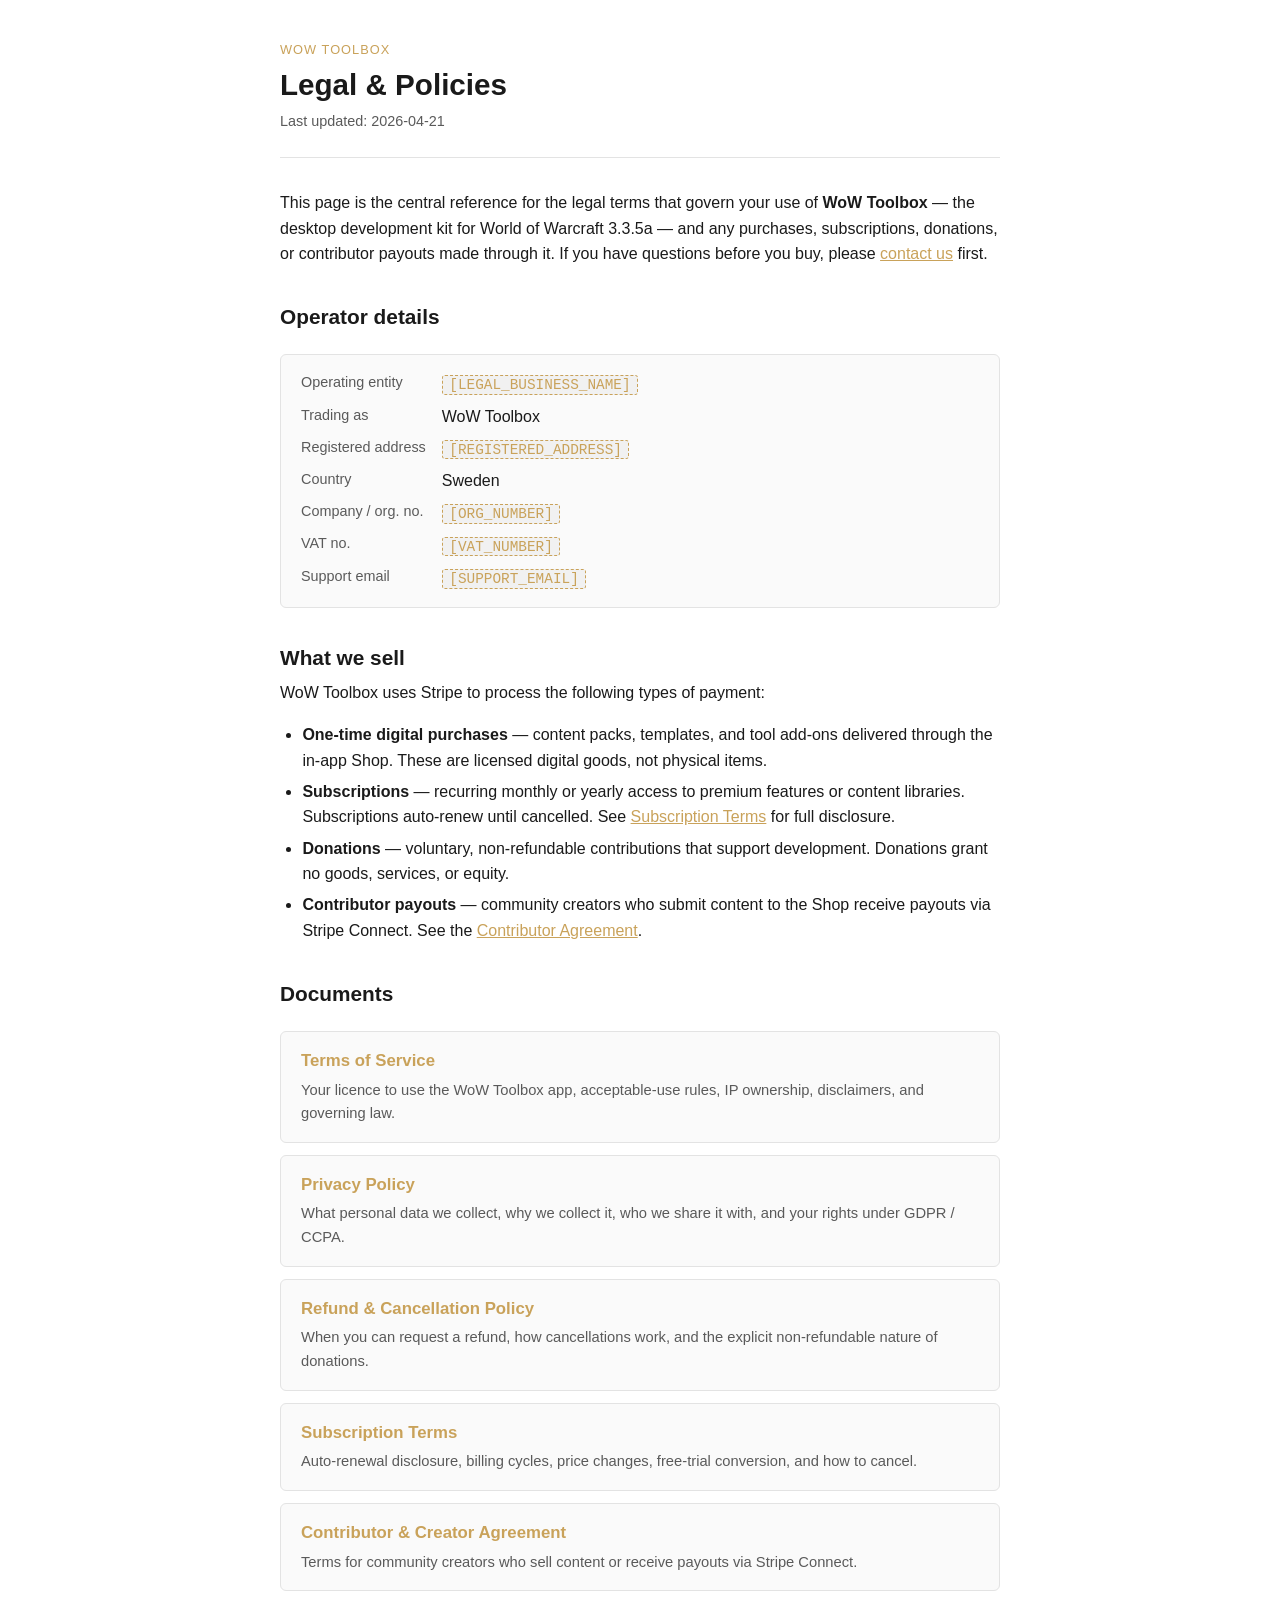
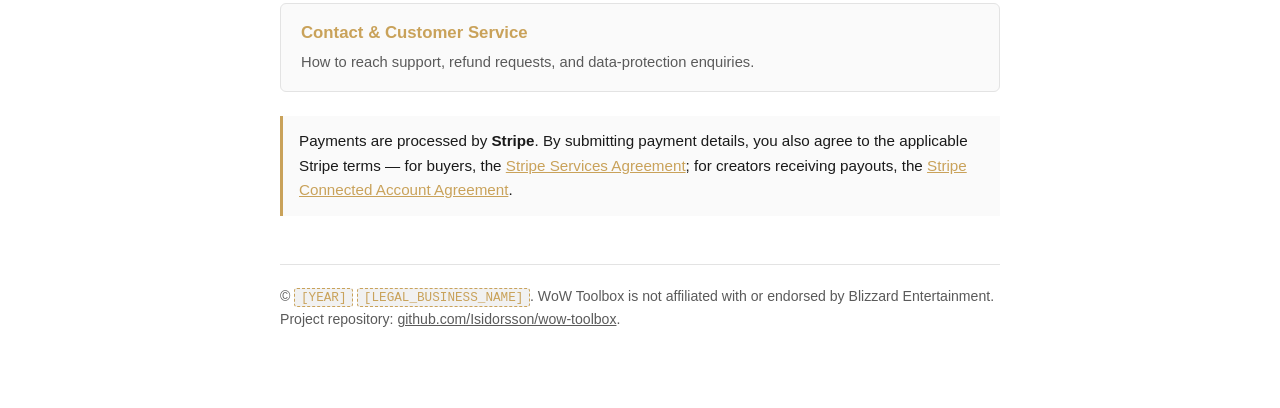
==== index.html @ 314e4a2f "TOS stuff" ====
<!DOCTYPE html>
<html lang="en">
<head>
  <meta charset="utf-8">
  <meta name="viewport" content="width=device-width, initial-scale=1">
  <title>Legal &amp; Policies — WoW Toolbox</title>
  <meta name="description" content="Terms, Privacy, Refunds, and Contributor agreements for WoW Toolbox.">
  <link rel="stylesheet" href="styles.css">
</head>
<body>
  <main>
    <header class="site">
      <p class="eyebrow">WoW Toolbox</p>
      <h1>Legal &amp; Policies</h1>
      <p class="updated">Last updated: 2026-04-21</p>
    </header>

    <p>
      This page is the central reference for the legal terms that govern your use of
      <strong>WoW Toolbox</strong> — the desktop development kit for World of Warcraft 3.3.5a — and
      any purchases, subscriptions, donations, or contributor payouts made through it. If you have
      questions before you buy, please <a href="contact.html">contact us</a> first.
    </p>

    <h2>Operator details</h2>
    <div class="identity">
      <dl>
        <dt>Operating entity</dt><dd><span class="placeholder">[LEGAL_BUSINESS_NAME]</span></dd>
        <dt>Trading as</dt><dd>WoW Toolbox</dd>
        <dt>Registered address</dt><dd><span class="placeholder">[REGISTERED_ADDRESS]</span></dd>
        <dt>Country</dt><dd>Sweden</dd>
        <dt>Company / org. no.</dt><dd><span class="placeholder">[ORG_NUMBER]</span></dd>
        <dt>VAT no.</dt><dd><span class="placeholder">[VAT_NUMBER]</span></dd>
        <dt>Support email</dt><dd><span class="placeholder">[SUPPORT_EMAIL]</span></dd>
      </dl>
    </div>

    <h2>What we sell</h2>
    <p>WoW Toolbox uses Stripe to process the following types of payment:</p>
    <ul>
      <li>
        <strong>One-time digital purchases</strong> — content packs, templates, and tool add-ons
        delivered through the in-app Shop. These are licensed digital goods, not physical items.
      </li>
      <li>
        <strong>Subscriptions</strong> — recurring monthly or yearly access to premium features or
        content libraries. Subscriptions auto-renew until cancelled. See
        <a href="subscriptions.html">Subscription Terms</a> for full disclosure.
      </li>
      <li>
        <strong>Donations</strong> — voluntary, non-refundable contributions that support
        development. Donations grant no goods, services, or equity.
      </li>
      <li>
        <strong>Contributor payouts</strong> — community creators who submit content to the Shop
        receive payouts via Stripe Connect. See the
        <a href="creators.html">Contributor Agreement</a>.
      </li>
    </ul>

    <h2>Documents</h2>
    <ul class="doc-list">
      <li>
        <a href="terms.html">Terms of Service</a>
        <span class="summary">Your licence to use the WoW Toolbox app, acceptable-use rules, IP ownership, disclaimers, and governing law.</span>
      </li>
      <li>
        <a href="privacy.html">Privacy Policy</a>
        <span class="summary">What personal data we collect, why we collect it, who we share it with, and your rights under GDPR / CCPA.</span>
      </li>
      <li>
        <a href="refunds.html">Refund &amp; Cancellation Policy</a>
        <span class="summary">When you can request a refund, how cancellations work, and the explicit non-refundable nature of donations.</span>
      </li>
      <li>
        <a href="subscriptions.html">Subscription Terms</a>
        <span class="summary">Auto-renewal disclosure, billing cycles, price changes, free-trial conversion, and how to cancel.</span>
      </li>
      <li>
        <a href="creators.html">Contributor &amp; Creator Agreement</a>
        <span class="summary">Terms for community creators who sell content or receive payouts via Stripe Connect.</span>
      </li>
      <li>
        <a href="contact.html">Contact &amp; Customer Service</a>
        <span class="summary">How to reach support, refund requests, and data-protection enquiries.</span>
      </li>
    </ul>

    <div class="notice">
      Payments are processed by <strong>Stripe</strong>. By submitting payment details, you also
      agree to the applicable Stripe terms — for buyers, the
      <a href="https://stripe.com/legal/end-users" rel="noopener">Stripe Services Agreement</a>;
      for creators receiving payouts, the
      <a href="https://stripe.com/connect-account/legal" rel="noopener">Stripe Connected Account Agreement</a>.
    </div>

    <footer class="site">
      <p>
        © <span class="placeholder">[YEAR]</span> <span class="placeholder">[LEGAL_BUSINESS_NAME]</span>.
        WoW Toolbox is not affiliated with or endorsed by Blizzard Entertainment.
        Project repository: <a href="https://github.com/Isidorsson/wow-toolbox">github.com/Isidorsson/wow-toolbox</a>.
      </p>
    </footer>
  </main>
</body>
</html>
---- styles.css ----
:root {
  color-scheme: light dark;
  --bg: #ffffff;
  --fg: #1a1a1a;
  --muted: #5a5a5a;
  --rule: #e3e3e3;
  --accent: #c9a25a;
  --card-bg: #fafafa;
  --code-bg: #f1f1f1;
}

@media (prefers-color-scheme: dark) {
  :root {
    --bg: #14171c;
    --fg: #e8e8e8;
    --muted: #9aa0a6;
    --rule: #2a2f37;
    --accent: #d4af6a;
    --card-bg: #1b1f26;
    --code-bg: #20252d;
  }
}

* { box-sizing: border-box; }

html { -webkit-text-size-adjust: 100%; }

body {
  margin: 0;
  background: var(--bg);
  color: var(--fg);
  font-family: -apple-system, BlinkMacSystemFont, "Segoe UI", Roboto, "Helvetica Neue", Arial, sans-serif;
  font-size: 16px;
  line-height: 1.6;
  -webkit-font-smoothing: antialiased;
}

main {
  max-width: 760px;
  margin: 0 auto;
  padding: 2.5rem 1.25rem 4rem;
}

header.site {
  border-bottom: 1px solid var(--rule);
  padding-bottom: 1.5rem;
  margin-bottom: 2rem;
}

header.site .eyebrow {
  font-size: 0.8rem;
  letter-spacing: 0.08em;
  text-transform: uppercase;
  color: var(--accent);
  margin: 0 0 0.4rem;
}

header.site h1 {
  font-size: 1.85rem;
  margin: 0 0 0.4rem;
  line-height: 1.25;
}

header.site .updated {
  color: var(--muted);
  font-size: 0.9rem;
  margin: 0;
}

nav.back {
  margin-bottom: 1.5rem;
  font-size: 0.92rem;
}

nav.back a {
  color: var(--accent);
  text-decoration: none;
}

nav.back a:hover { text-decoration: underline; }

h2 {
  font-size: 1.3rem;
  margin: 2.25rem 0 0.6rem;
  line-height: 1.3;
}

h3 {
  font-size: 1.05rem;
  margin: 1.5rem 0 0.4rem;
  color: var(--fg);
}

p, ul, ol { margin: 0 0 1rem; }

ul, ol { padding-left: 1.4rem; }

li { margin-bottom: 0.35rem; }

a { color: var(--accent); }

strong { color: var(--fg); }

code {
  background: var(--code-bg);
  padding: 0.1em 0.4em;
  border-radius: 3px;
  font-family: ui-monospace, SFMono-Regular, Menlo, Consolas, monospace;
  font-size: 0.92em;
}

.placeholder {
  background: var(--code-bg);
  border: 1px dashed var(--accent);
  padding: 0.05em 0.45em;
  border-radius: 3px;
  font-family: ui-monospace, SFMono-Regular, Menlo, Consolas, monospace;
  font-size: 0.9em;
  color: var(--accent);
}

.identity {
  background: var(--card-bg);
  border: 1px solid var(--rule);
  border-radius: 6px;
  padding: 1rem 1.25rem;
  margin: 1.5rem 0 2rem;
}

.identity dl {
  margin: 0;
  display: grid;
  grid-template-columns: max-content 1fr;
  gap: 0.4rem 1rem;
}

.identity dt {
  color: var(--muted);
  font-size: 0.9rem;
}

.identity dd { margin: 0; }

.doc-list {
  list-style: none;
  padding: 0;
  margin: 1.5rem 0;
}

.doc-list li {
  border: 1px solid var(--rule);
  border-radius: 6px;
  padding: 1rem 1.25rem;
  margin-bottom: 0.75rem;
  background: var(--card-bg);
}

.doc-list a {
  font-weight: 600;
  text-decoration: none;
  font-size: 1.05rem;
}

.doc-list a:hover { text-decoration: underline; }

.doc-list .summary {
  display: block;
  color: var(--muted);
  font-size: 0.92rem;
  margin-top: 0.25rem;
}

.notice {
  border-left: 3px solid var(--accent);
  background: var(--card-bg);
  padding: 0.85rem 1rem;
  margin: 1.5rem 0;
  font-size: 0.95rem;
}

footer.site {
  border-top: 1px solid var(--rule);
  margin-top: 3rem;
  padding-top: 1.25rem;
  color: var(--muted);
  font-size: 0.88rem;
}

footer.site a { color: var(--muted); }
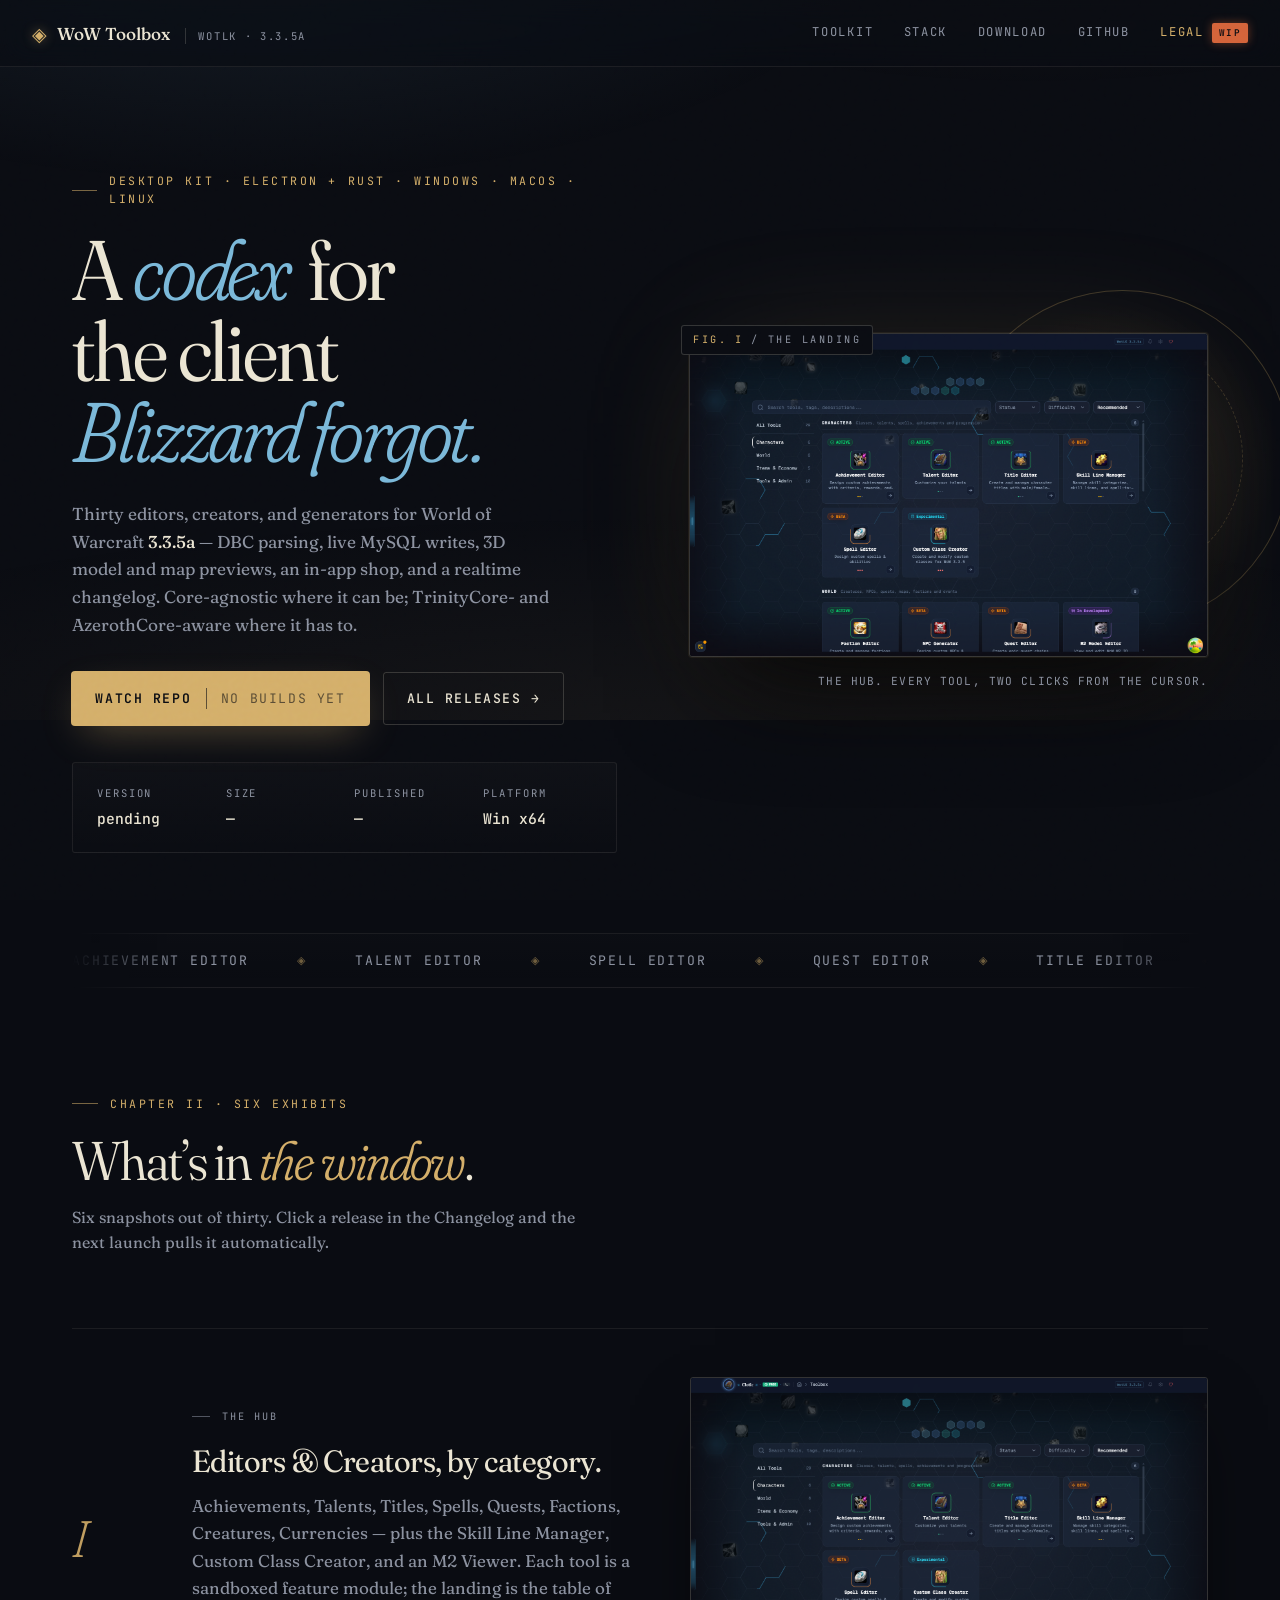
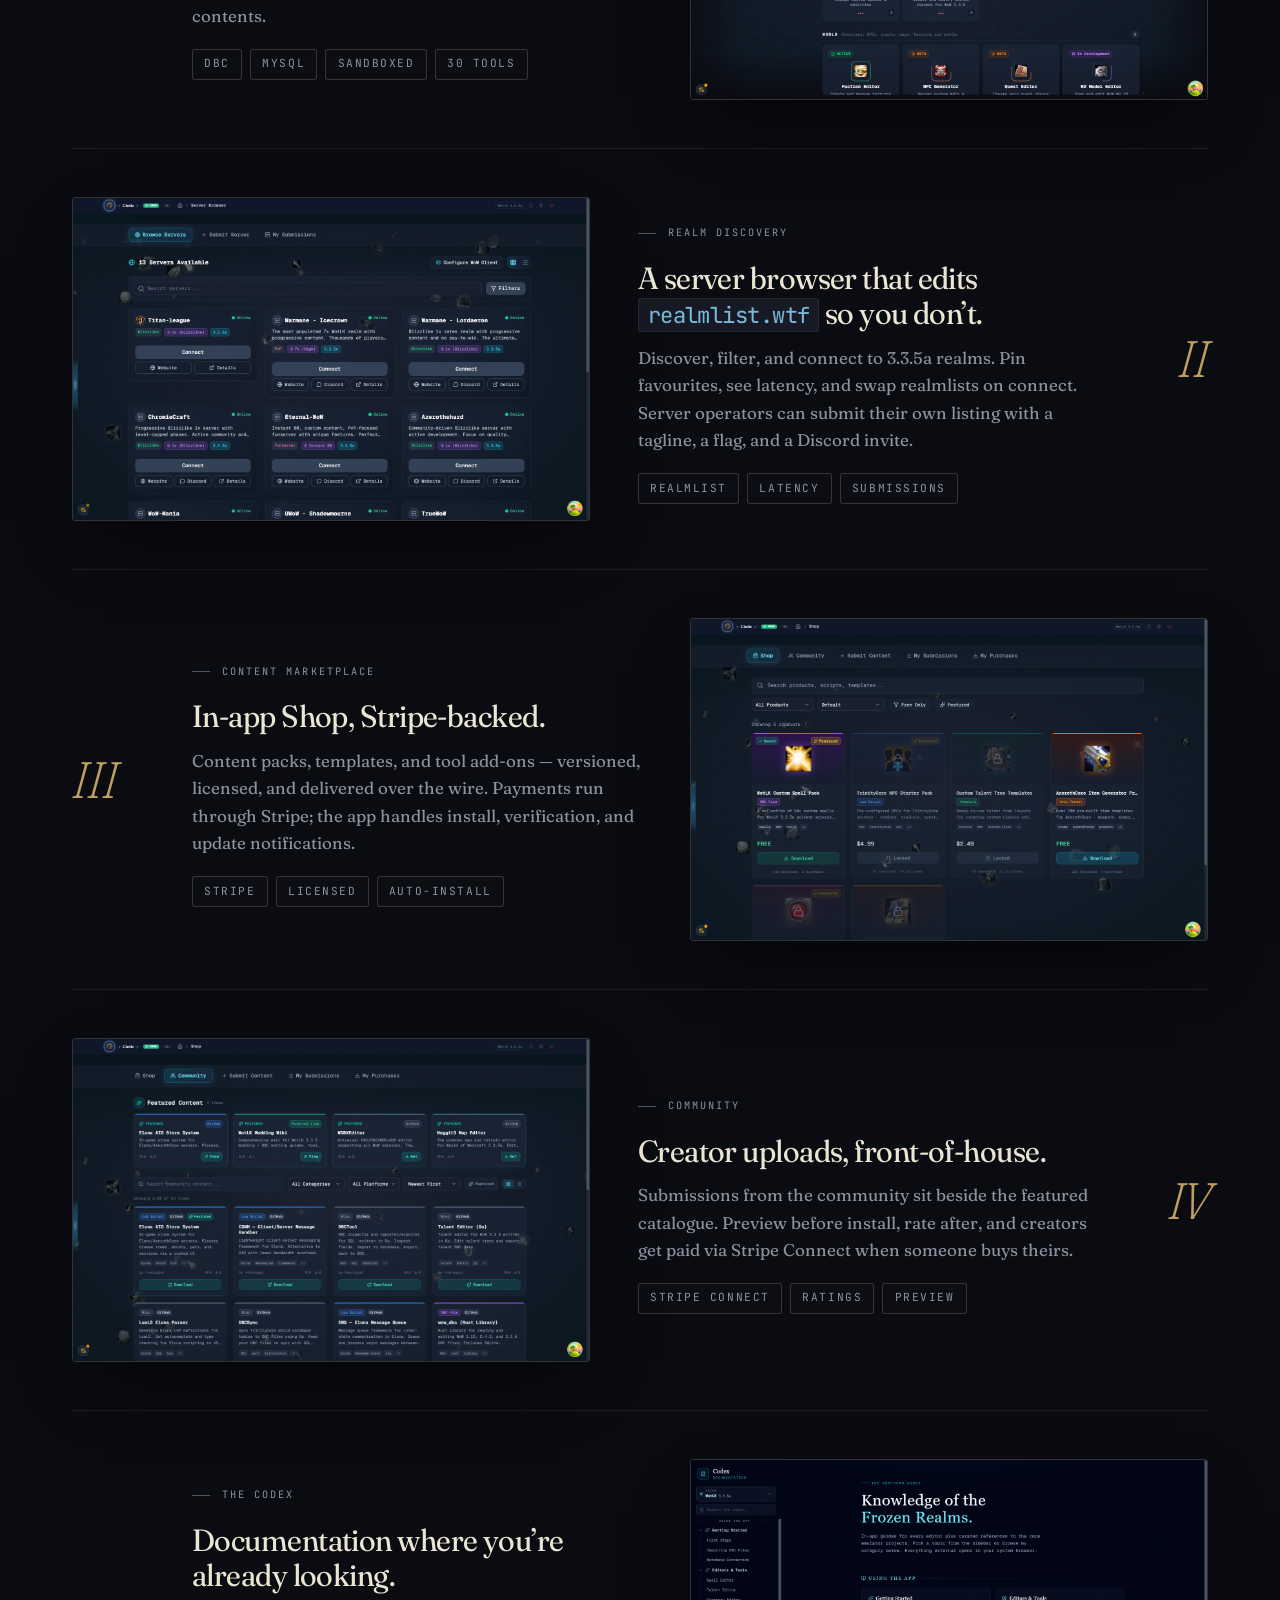
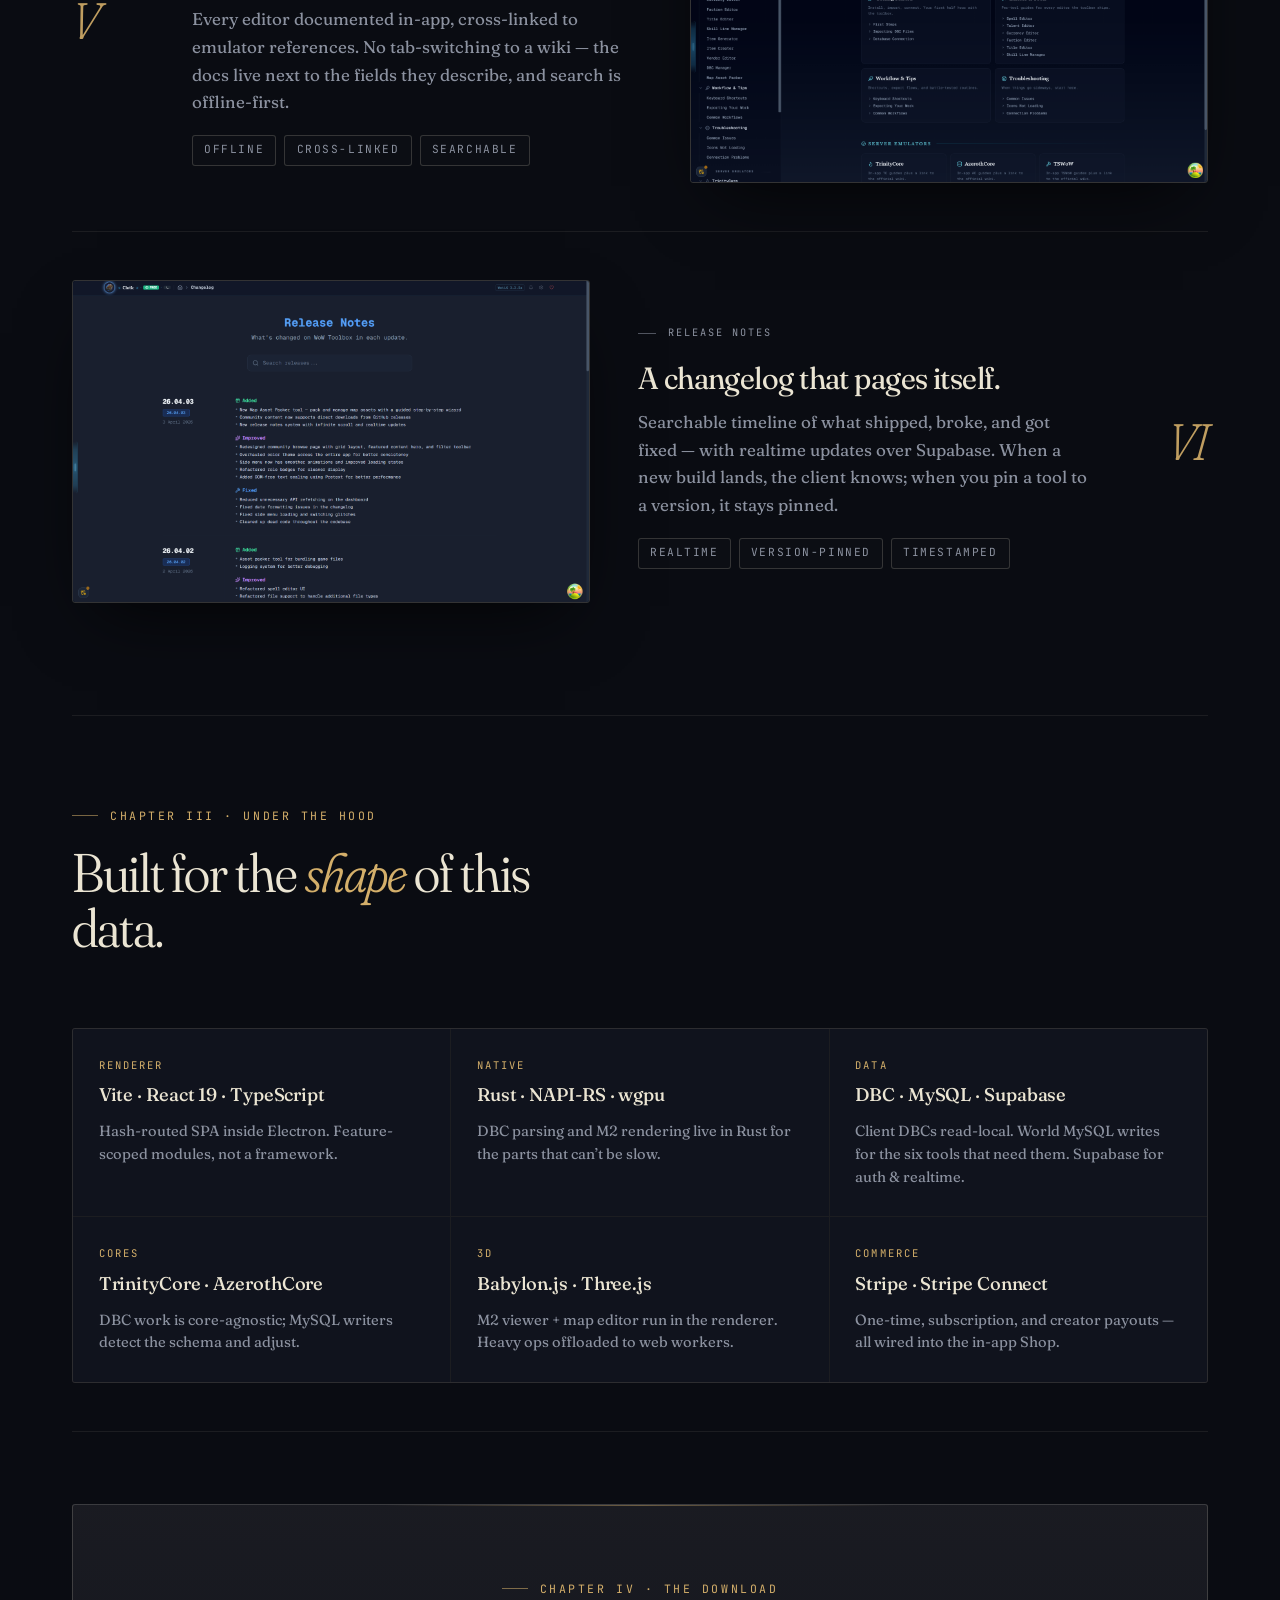
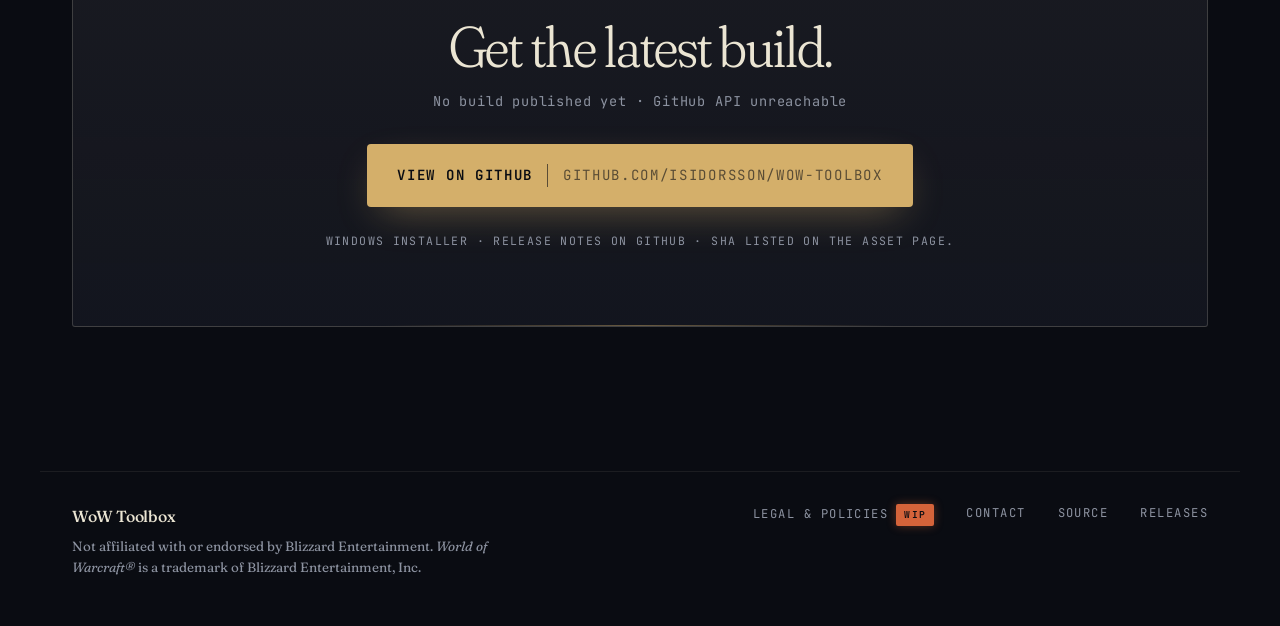
==== commit 7c9c9edc: "update page" ====
--- a/index.html
+++ b/index.html
@@ -3,104 +3,248 @@
 <head>
   <meta charset="utf-8">
   <meta name="viewport" content="width=device-width, initial-scale=1">
-  <title>Legal &amp; Policies — WoW Toolbox</title>
-  <meta name="description" content="Terms, Privacy, Refunds, and Contributor agreements for WoW Toolbox.">
-  <link rel="stylesheet" href="styles.css">
+  <title>WoW Toolbox — A desktop kit for 3.3.5a</title>
+  <meta name="description" content="WoW Toolbox is a desktop development kit for World of Warcraft 3.3.5a (WotLK). 30 editors, creators, and generators in one window. Works with TrinityCore and AzerothCore.">
+  <meta name="theme-color" content="#0a0c12">
+
+  <meta property="og:title" content="WoW Toolbox — A desktop kit for 3.3.5a">
+  <meta property="og:description" content="30 editors, creators, and generators for WotLK 3.3.5a. TrinityCore + AzerothCore ready.">
+  <meta property="og:image" content="images/toolbox-landing.png">
+  <meta property="og:type" content="website">
+
+  <link rel="icon" href="data:image/svg+xml,%3Csvg xmlns='http://www.w3.org/2000/svg' viewBox='0 0 100 100'%3E%3Ctext x='50' y='72' font-size='80' text-anchor='middle' fill='%23d4af6a'%3E%E2%97%88%3C/text%3E%3C/svg%3E">
+
+  <link rel="preconnect" href="https://fonts.googleapis.com">
+  <link rel="preconnect" href="https://fonts.gstatic.com" crossorigin>
+  <link rel="stylesheet" href="https://fonts.googleapis.com/css2?family=Fraunces:ital,opsz,wght,SOFT@0,9..144,300..900,0..100;1,9..144,300..900,0..100&family=JetBrains+Mono:wght@400;500;600&display=swap">
+  <link rel="stylesheet" href="welcome.css">
 </head>
 <body>
+  <div class="grain" aria-hidden="true"></div>
+  <div class="aurora" aria-hidden="true"></div>
+
+  <header class="site">
+    <a class="brand" href="./">
+      <span class="brand__mark" aria-hidden="true">◈</span>
+      <span class="brand__word">WoW Toolbox</span>
+      <span class="brand__tag">WotLK · 3.3.5a</span>
+    </a>
+    <nav class="site__nav" aria-label="Primary">
+      <a href="#toolkit">Toolkit</a>
+      <a href="#stack">Stack</a>
+      <a href="#download">Download</a>
+      <a href="https://github.com/Isidorsson/wow-toolbox" rel="noopener">GitHub</a>
+      <a href="legal.html" class="wip" title="Legal documents — still a work in progress">Legal <span class="wip__pill">WIP</span></a>
+    </nav>
+  </header>
+
   <main>
-    <header class="site">
-      <p class="eyebrow">WoW Toolbox</p>
-      <h1>Legal &amp; Policies</h1>
-      <p class="updated">Last updated: 2026-04-21</p>
-    </header>
-
-    <p>
-      This page is the central reference for the legal terms that govern your use of
-      <strong>WoW Toolbox</strong> — the desktop development kit for World of Warcraft 3.3.5a — and
-      any purchases, subscriptions, donations, or contributor payouts made through it. If you have
-      questions before you buy, please <a href="contact.html">contact us</a> first.
-    </p>
-
-    <h2>Operator details</h2>
-    <div class="identity">
-      <dl>
-        <dt>Operating entity</dt><dd><span class="placeholder">[LEGAL_BUSINESS_NAME]</span></dd>
-        <dt>Trading as</dt><dd>WoW Toolbox</dd>
-        <dt>Registered address</dt><dd><span class="placeholder">[REGISTERED_ADDRESS]</span></dd>
-        <dt>Country</dt><dd>Sweden</dd>
-        <dt>Company / org. no.</dt><dd><span class="placeholder">[ORG_NUMBER]</span></dd>
-        <dt>VAT no.</dt><dd><span class="placeholder">[VAT_NUMBER]</span></dd>
-        <dt>Support email</dt><dd><span class="placeholder">[SUPPORT_EMAIL]</span></dd>
-      </dl>
+    <section class="hero">
+      <div class="hero__text">
+        <p class="eyebrow">Desktop kit · Electron + Rust · Windows · macOS · Linux</p>
+        <h1 class="hero__title">
+          A <em>codex</em> for<br>
+          the client<br>
+          <em>Blizzard forgot.</em>
+        </h1>
+        <p class="hero__lede">
+          Thirty editors, creators, and generators for World of Warcraft
+          <strong>3.3.5a</strong> — DBC parsing, live MySQL writes, 3D model
+          and map previews, an in-app shop, and a realtime changelog.
+          Core-agnostic where it can be; TrinityCore- and AzerothCore-aware where it has to.
+        </p>
+        <div class="cta-row">
+          <a href="https://github.com/Isidorsson/wow-toolbox/releases" class="cta cta--primary" id="cta-download">
+            <span class="cta__label">Download</span>
+            <span class="cta__detail" id="cta-version">checking…</span>
+          </a>
+          <a href="https://github.com/Isidorsson/wow-toolbox/releases" class="cta cta--ghost">All releases →</a>
+        </div>
+        <dl class="hero__meta" id="release-meta" aria-label="Latest release metadata">
+          <div><dt>Version</dt><dd data-field="version">—</dd></div>
+          <div><dt>Size</dt><dd data-field="size">—</dd></div>
+          <div><dt>Published</dt><dd data-field="date">—</dd></div>
+          <div><dt>Platform</dt><dd data-field="platform">Win&nbsp;x64</dd></div>
+        </dl>
+      </div>
+
+      <figure class="hero__frame">
+        <div class="hero__sigil" aria-hidden="true"></div>
+        <div class="hero__label" aria-hidden="true">
+          <span>FIG.&nbsp;I</span>
+          <span>/&nbsp;The landing</span>
+        </div>
+        <img src="images/toolbox-landing.png" alt="WoW Toolbox landing screen: a grid of editors, creators, and generators." />
+        <figcaption>The hub. Every tool, two clicks from the cursor.</figcaption>
+      </figure>
+    </section>
+
+    <section class="marquee" aria-label="Included tools">
+      <div class="marquee__track">
+        <span>Achievement Editor</span><span>Talent Editor</span><span>Spell Editor</span><span>Quest Editor</span>
+        <span>Title Editor</span><span>Faction Editor</span><span>Creature Editor</span><span>Currency Editor</span>
+        <span>Icon Editor</span><span>SAI Editor</span><span>Taxi Path Editor</span><span>Map Editor</span>
+        <span>Dungeon Designer</span><span>World Event Designer</span><span>Custom Class Creator</span>
+        <span>Item Creator</span><span>Item Generator</span><span>NPC Generator</span><span>Loot Generator</span>
+        <span>Vendor Generator</span><span>Skill Line Manager</span><span>Teleport Manager</span>
+        <span>DBC Library</span><span>DBC Manager</span><span>SQL Query Builder</span><span>M2 Viewer</span>
+        <span>Map Asset Packer</span><span>Import / Export</span><span>AI Assistant</span><span>Shop</span>
+        <span aria-hidden="true">Achievement Editor</span><span aria-hidden="true">Talent Editor</span>
+        <span aria-hidden="true">Spell Editor</span><span aria-hidden="true">Quest Editor</span>
+        <span aria-hidden="true">Title Editor</span><span aria-hidden="true">Faction Editor</span>
+      </div>
+    </section>
+
+    <section class="toolkit" id="toolkit">
+      <header class="section-head">
+        <p class="eyebrow">Chapter&nbsp;II · Six exhibits</p>
+        <h2>What&rsquo;s in <em>the window</em>.</h2>
+        <p class="section-head__lede">
+          Six snapshots out of thirty. Click a release in the Changelog and the
+          next launch pulls it automatically.
+        </p>
+      </header>
+
+      <article class="tool">
+        <div class="tool__num" aria-hidden="true">I</div>
+        <div class="tool__body">
+          <p class="eyebrow eyebrow--small">The Hub</p>
+          <h3>Editors &amp; Creators, by category.</h3>
+          <p>Achievements, Talents, Titles, Spells, Quests, Factions, Creatures, Currencies — plus the Skill Line Manager, Custom Class Creator, and an M2 Viewer. Each tool is a sandboxed feature module; the landing is the table of contents.</p>
+          <ul class="tool__tags"><li>DBC</li><li>MySQL</li><li>Sandboxed</li><li>30 tools</li></ul>
+        </div>
+        <figure class="tool__shot"><img src="images/toolbox-landing.png" alt="Landing grid with all tool categories" loading="lazy" decoding="async"></figure>
+      </article>
+
+      <article class="tool tool--reverse">
+        <div class="tool__num" aria-hidden="true">II</div>
+        <div class="tool__body">
+          <p class="eyebrow eyebrow--small">Realm discovery</p>
+          <h3>A server browser that edits <code>realmlist.wtf</code> so you don&rsquo;t.</h3>
+          <p>Discover, filter, and connect to 3.3.5a realms. Pin favourites, see latency, and swap realmlists on connect. Server operators can submit their own listing with a tagline, a flag, and a Discord invite.</p>
+          <ul class="tool__tags"><li>Realmlist</li><li>Latency</li><li>Submissions</li></ul>
+        </div>
+        <figure class="tool__shot"><img src="images/server-browser.png" alt="Server browser listing private WotLK servers" loading="lazy" decoding="async"></figure>
+      </article>
+
+      <article class="tool">
+        <div class="tool__num" aria-hidden="true">III</div>
+        <div class="tool__body">
+          <p class="eyebrow eyebrow--small">Content marketplace</p>
+          <h3>In-app Shop, Stripe-backed.</h3>
+          <p>Content packs, templates, and tool add-ons — versioned, licensed, and delivered over the wire. Payments run through Stripe; the app handles install, verification, and update notifications.</p>
+          <ul class="tool__tags"><li>Stripe</li><li>Licensed</li><li>Auto-install</li></ul>
+        </div>
+        <figure class="tool__shot"><img src="images/shop.png" alt="In-app Shop screen" loading="lazy" decoding="async"></figure>
+      </article>
+
+      <article class="tool tool--reverse">
+        <div class="tool__num" aria-hidden="true">IV</div>
+        <div class="tool__body">
+          <p class="eyebrow eyebrow--small">Community</p>
+          <h3>Creator uploads, front-of-house.</h3>
+          <p>Submissions from the community sit beside the featured catalogue. Preview before install, rate after, and creators get paid via Stripe Connect when someone buys theirs.</p>
+          <ul class="tool__tags"><li>Stripe Connect</li><li>Ratings</li><li>Preview</li></ul>
+        </div>
+        <figure class="tool__shot"><img src="images/shop-community.png" alt="Community-submitted content section" loading="lazy" decoding="async"></figure>
+      </article>
+
+      <article class="tool">
+        <div class="tool__num" aria-hidden="true">V</div>
+        <div class="tool__body">
+          <p class="eyebrow eyebrow--small">The Codex</p>
+          <h3>Documentation where you&rsquo;re already looking.</h3>
+          <p>Every editor documented in-app, cross-linked to emulator references. No tab-switching to a wiki — the docs live next to the fields they describe, and search is offline-first.</p>
+          <ul class="tool__tags"><li>Offline</li><li>Cross-linked</li><li>Searchable</li></ul>
+        </div>
+        <figure class="tool__shot"><img src="images/docs.png" alt="Codex documentation screen" loading="lazy" decoding="async"></figure>
+      </article>
+
+      <article class="tool tool--reverse">
+        <div class="tool__num" aria-hidden="true">VI</div>
+        <div class="tool__body">
+          <p class="eyebrow eyebrow--small">Release notes</p>
+          <h3>A changelog that pages itself.</h3>
+          <p>Searchable timeline of what shipped, broke, and got fixed — with realtime updates over Supabase. When a new build lands, the client knows; when you pin a tool to a version, it stays pinned.</p>
+          <ul class="tool__tags"><li>Realtime</li><li>Version-pinned</li><li>Timestamped</li></ul>
+        </div>
+        <figure class="tool__shot"><img src="images/changelog.png" alt="Changelog timeline" loading="lazy" decoding="async"></figure>
+      </article>
+    </section>
+
+    <section class="stack" id="stack">
+      <header class="section-head">
+        <p class="eyebrow">Chapter&nbsp;III · Under the hood</p>
+        <h2>Built for the <em>shape</em> of this data.</h2>
+      </header>
+      <ul class="stack__grid">
+        <li>
+          <p class="stack__k">Renderer</p>
+          <p class="stack__v">Vite · React 19 · TypeScript</p>
+          <p class="stack__n">Hash-routed SPA inside Electron. Feature-scoped modules, not a framework.</p>
+        </li>
+        <li>
+          <p class="stack__k">Native</p>
+          <p class="stack__v">Rust · NAPI-RS · wgpu</p>
+          <p class="stack__n">DBC parsing and M2 rendering live in Rust for the parts that can&rsquo;t be slow.</p>
+        </li>
+        <li>
+          <p class="stack__k">Data</p>
+          <p class="stack__v">DBC · MySQL · Supabase</p>
+          <p class="stack__n">Client DBCs read-local. World MySQL writes for the six tools that need them. Supabase for auth &amp; realtime.</p>
+        </li>
+        <li>
+          <p class="stack__k">Cores</p>
+          <p class="stack__v">TrinityCore · AzerothCore</p>
+          <p class="stack__n">DBC work is core-agnostic; MySQL writers detect the schema and adjust.</p>
+        </li>
+        <li>
+          <p class="stack__k">3D</p>
+          <p class="stack__v">Babylon.js · Three.js</p>
+          <p class="stack__n">M2 viewer + map editor run in the renderer. Heavy ops offloaded to web workers.</p>
+        </li>
+        <li>
+          <p class="stack__k">Commerce</p>
+          <p class="stack__v">Stripe · Stripe Connect</p>
+          <p class="stack__n">One-time, subscription, and creator payouts — all wired into the in-app Shop.</p>
+        </li>
+      </ul>
+    </section>
+
+    <section class="download" id="download">
+      <div class="download__card">
+        <p class="eyebrow">Chapter&nbsp;IV · The download</p>
+        <h2>Get the latest build.</h2>
+        <p class="download__tag" id="download-tag">Pulling release metadata from GitHub…</p>
+        <a class="cta cta--primary cta--large" id="cta-download-large" href="https://github.com/Isidorsson/wow-toolbox/releases">
+          <span class="cta__label" id="cta-label-large">View Releases</span>
+          <span class="cta__detail" id="cta-detail-large">github.com/Isidorsson/wow-toolbox</span>
+        </a>
+        <p class="download__fine">
+          Windows installer · release notes on GitHub · SHA listed on the asset page.
+        </p>
+      </div>
+    </section>
+  </main>
+
+  <footer class="site" role="contentinfo">
+    <div class="footer__col">
+      <p class="brand__word">WoW Toolbox</p>
+      <p class="footer__fine">
+        Not affiliated with or endorsed by Blizzard Entertainment. <em>World of Warcraft®</em> is a trademark of Blizzard Entertainment, Inc.
+      </p>
     </div>
-
-    <h2>What we sell</h2>
-    <p>WoW Toolbox uses Stripe to process the following types of payment:</p>
-    <ul>
-      <li>
-        <strong>One-time digital purchases</strong> — content packs, templates, and tool add-ons
-        delivered through the in-app Shop. These are licensed digital goods, not physical items.
-      </li>
-      <li>
-        <strong>Subscriptions</strong> — recurring monthly or yearly access to premium features or
-        content libraries. Subscriptions auto-renew until cancelled. See
-        <a href="subscriptions.html">Subscription Terms</a> for full disclosure.
-      </li>
-      <li>
-        <strong>Donations</strong> — voluntary, non-refundable contributions that support
-        development. Donations grant no goods, services, or equity.
-      </li>
-      <li>
-        <strong>Contributor payouts</strong> — community creators who submit content to the Shop
-        receive payouts via Stripe Connect. See the
-        <a href="creators.html">Contributor Agreement</a>.
-      </li>
-    </ul>
-
-    <h2>Documents</h2>
-    <ul class="doc-list">
-      <li>
-        <a href="terms.html">Terms of Service</a>
-        <span class="summary">Your licence to use the WoW Toolbox app, acceptable-use rules, IP ownership, disclaimers, and governing law.</span>
-      </li>
-      <li>
-        <a href="privacy.html">Privacy Policy</a>
-        <span class="summary">What personal data we collect, why we collect it, who we share it with, and your rights under GDPR / CCPA.</span>
-      </li>
-      <li>
-        <a href="refunds.html">Refund &amp; Cancellation Policy</a>
-        <span class="summary">When you can request a refund, how cancellations work, and the explicit non-refundable nature of donations.</span>
-      </li>
-      <li>
-        <a href="subscriptions.html">Subscription Terms</a>
-        <span class="summary">Auto-renewal disclosure, billing cycles, price changes, free-trial conversion, and how to cancel.</span>
-      </li>
-      <li>
-        <a href="creators.html">Contributor &amp; Creator Agreement</a>
-        <span class="summary">Terms for community creators who sell content or receive payouts via Stripe Connect.</span>
-      </li>
-      <li>
-        <a href="contact.html">Contact &amp; Customer Service</a>
-        <span class="summary">How to reach support, refund requests, and data-protection enquiries.</span>
-      </li>
-    </ul>
-
-    <div class="notice">
-      Payments are processed by <strong>Stripe</strong>. By submitting payment details, you also
-      agree to the applicable Stripe terms — for buyers, the
-      <a href="https://stripe.com/legal/end-users" rel="noopener">Stripe Services Agreement</a>;
-      for creators receiving payouts, the
-      <a href="https://stripe.com/connect-account/legal" rel="noopener">Stripe Connected Account Agreement</a>.
-    </div>
-
-    <footer class="site">
-      <p>
-        © <span class="placeholder">[YEAR]</span> <span class="placeholder">[LEGAL_BUSINESS_NAME]</span>.
-        WoW Toolbox is not affiliated with or endorsed by Blizzard Entertainment.
-        Project repository: <a href="https://github.com/Isidorsson/wow-toolbox">github.com/Isidorsson/wow-toolbox</a>.
-      </p>
-    </footer>
-  </main>
+    <nav class="footer__links" aria-label="Secondary">
+      <a href="legal.html">
+        <span>Legal &amp; Policies</span>
+        <span class="pill">WIP</span>
+      </a>
+      <a href="contact.html">Contact</a>
+      <a href="https://github.com/Isidorsson/wow-toolbox">Source</a>
+      <a href="https://github.com/Isidorsson/wow-toolbox/releases">Releases</a>
+    </nav>
+  </footer>
+
+  <script src="welcome.js" defer></script>
 </body>
 </html>
--- a/welcome.css
+++ b/welcome.css
@@ -0,0 +1,812 @@
+/* ─────────────────────────────────────────────────────────────────────
+   WoW Toolbox · welcome page
+   Aesthetic: arcane codex meets developer terminal
+   Stack: Fraunces (variable serif) + JetBrains Mono · dark obsidian + amber
+   ───────────────────────────────────────────────────────────────────── */
+
+:root {
+  --ink:        #0a0c12;
+  --obsidian:   #10131d;
+  --mist:       #171a25;
+  --fog:        #1f2330;
+
+  --rule:        rgba(235, 229, 211, 0.08);
+  --rule-strong: rgba(235, 229, 211, 0.18);
+
+  --bone:   #ebe5d3;
+  --ash:    #8c92a0;
+  --frost:  #7ab8d9;
+  --ember:  #d4af6a;
+  --ember-hi: #e6c481;
+  --ember-glow: rgba(212, 175, 106, 0.45);
+  --rune:   #d4633a;
+
+  --font-display: "Fraunces", "Iowan Old Style", "Palatino", "Times New Roman", serif;
+  --font-mono:    "JetBrains Mono", ui-monospace, SFMono-Regular, Consolas, monospace;
+
+  --radius: 3px;
+  --max-w:  1200px;
+
+  color-scheme: dark;
+}
+
+* { box-sizing: border-box; }
+html { -webkit-text-size-adjust: 100%; scroll-behavior: smooth; }
+
+body {
+  margin: 0;
+  background: var(--ink);
+  color: var(--bone);
+  font-family: var(--font-display);
+  font-size: 17px;
+  line-height: 1.6;
+  font-variation-settings: "opsz" 18, "SOFT" 50;
+  -webkit-font-smoothing: antialiased;
+  overflow-x: hidden;
+}
+
+::selection { background: var(--ember); color: var(--ink); }
+
+/* ── Atmosphere: fixed grain + aurora ─────────────────────────────── */
+
+.grain {
+  position: fixed; inset: 0;
+  pointer-events: none;
+  z-index: 100;
+  opacity: 0.055;
+  mix-blend-mode: overlay;
+  background-image: url("data:image/svg+xml,%3Csvg viewBox='0 0 200 200' xmlns='http://www.w3.org/2000/svg'%3E%3Cfilter id='n'%3E%3CfeTurbulence type='fractalNoise' baseFrequency='0.9' stitchTiles='stitch'/%3E%3C/filter%3E%3Crect width='100%25' height='100%25' filter='url(%23n)'/%3E%3C/svg%3E");
+}
+
+.aurora {
+  position: fixed;
+  top: -30%;
+  left: 50%;
+  transform: translateX(-50%);
+  width: 140vw;
+  height: 110vh;
+  pointer-events: none;
+  z-index: 0;
+  background:
+    radial-gradient(ellipse 60% 45% at 28% 18%, rgba(122, 184, 217, 0.11), transparent 62%),
+    radial-gradient(ellipse 55% 40% at 72% 10%, rgba(212, 175, 106, 0.09), transparent 65%),
+    radial-gradient(ellipse 80% 30% at 50% 100%, rgba(212, 175, 106, 0.05), transparent 70%);
+}
+
+/* ── Header ───────────────────────────────────────────────────────── */
+
+header.site {
+  position: sticky;
+  top: 0;
+  z-index: 50;
+  display: flex;
+  justify-content: space-between;
+  align-items: center;
+  gap: 1rem;
+  padding: 1.1rem 2rem;
+  backdrop-filter: saturate(140%) blur(14px);
+  -webkit-backdrop-filter: saturate(140%) blur(14px);
+  background: rgba(10, 12, 18, 0.68);
+  border-bottom: 1px solid var(--rule);
+}
+
+.brand {
+  display: inline-flex;
+  align-items: baseline;
+  gap: 0.65rem;
+  text-decoration: none;
+  color: var(--bone);
+  white-space: nowrap;
+}
+.brand__mark {
+  color: var(--ember);
+  font-size: 1.2rem;
+  transform: translateY(1px);
+  text-shadow: 0 0 12px var(--ember-glow);
+}
+.brand__word {
+  font-family: var(--font-display);
+  font-weight: 500;
+  font-size: 1.08rem;
+  letter-spacing: -0.005em;
+  font-variation-settings: "opsz" 24, "SOFT" 20;
+}
+.brand__tag {
+  font-family: var(--font-mono);
+  font-size: 0.66rem;
+  letter-spacing: 0.16em;
+  text-transform: uppercase;
+  color: var(--ash);
+  padding-left: 0.75rem;
+  margin-left: 0.35rem;
+  border-left: 1px solid var(--rule-strong);
+}
+
+.site__nav {
+  display: flex;
+  gap: 1.9rem;
+  align-items: center;
+  font-family: var(--font-mono);
+  font-size: 0.76rem;
+  text-transform: uppercase;
+  letter-spacing: 0.14em;
+}
+.site__nav a {
+  color: var(--ash);
+  text-decoration: none;
+  transition: color 0.2s ease;
+}
+.site__nav a:hover,
+.site__nav a:focus-visible { color: var(--bone); outline: none; }
+
+.site__nav a.wip {
+  color: var(--ember);
+  display: inline-flex;
+  align-items: center;
+  gap: 0.5rem;
+}
+.wip__pill {
+  font-size: 0.58rem;
+  background: var(--rune);
+  color: var(--ink);
+  padding: 0.15rem 0.45rem;
+  border-radius: 2px;
+  letter-spacing: 0.14em;
+  font-weight: 600;
+  box-shadow: 0 0 10px rgba(212, 99, 58, 0.45);
+  animation: pulse 2.4s ease-in-out infinite;
+}
+@keyframes pulse {
+  0%, 100% { opacity: 1; }
+  50%      { opacity: 0.55; }
+}
+
+/* ── Layout ───────────────────────────────────────────────────────── */
+
+main {
+  position: relative;
+  z-index: 1;
+  max-width: var(--max-w);
+  margin: 0 auto;
+  padding: 0 2rem 5rem;
+}
+
+/* ── Eyebrow (section labels) ─────────────────────────────────────── */
+
+.eyebrow {
+  font-family: var(--font-mono);
+  font-size: 0.72rem;
+  letter-spacing: 0.22em;
+  text-transform: uppercase;
+  color: var(--ember);
+  margin: 0 0 1.25rem;
+  display: inline-flex;
+  align-items: center;
+  gap: 0.75rem;
+}
+.eyebrow::before {
+  content: "";
+  width: 26px;
+  height: 1px;
+  background: currentColor;
+  opacity: 0.55;
+}
+.eyebrow--small {
+  font-size: 0.64rem;
+  letter-spacing: 0.2em;
+  color: var(--frost);
+  margin-bottom: 0.85rem;
+}
+.eyebrow--small::before { width: 18px; }
+
+/* ── Hero ─────────────────────────────────────────────────────────── */
+
+.hero {
+  display: grid;
+  grid-template-columns: 1.05fr 1fr;
+  gap: 4.5rem;
+  align-items: center;
+  padding: 6.5rem 0 5rem;
+  position: relative;
+}
+
+.hero__text > * {
+  opacity: 0;
+  transform: translateY(14px);
+  animation: reveal 0.85s cubic-bezier(0.2, 0.75, 0.1, 1) forwards;
+}
+.hero__text > *:nth-child(1) { animation-delay: 0.05s; }
+.hero__text > *:nth-child(2) { animation-delay: 0.14s; }
+.hero__text > *:nth-child(3) { animation-delay: 0.26s; }
+.hero__text > *:nth-child(4) { animation-delay: 0.38s; }
+.hero__text > *:nth-child(5) { animation-delay: 0.50s; }
+
+@keyframes reveal {
+  to { opacity: 1; transform: translateY(0); }
+}
+
+.hero__title {
+  font-size: clamp(2.9rem, 6.6vw, 5.4rem);
+  line-height: 0.96;
+  font-weight: 360;
+  letter-spacing: -0.025em;
+  margin: 0 0 1.75rem;
+  font-variation-settings: "opsz" 144, "SOFT" 40;
+  color: var(--bone);
+}
+.hero__title em {
+  font-style: italic;
+  font-weight: 300;
+  font-variation-settings: "opsz" 144, "SOFT" 100, "WONK" 1;
+  color: var(--frost);
+  padding-right: 0.08em;
+}
+
+.hero__lede {
+  font-size: 1.08rem;
+  max-width: 44ch;
+  color: var(--ash);
+  margin: 0 0 2.1rem;
+  line-height: 1.6;
+}
+.hero__lede strong {
+  color: var(--bone);
+  font-weight: 500;
+}
+
+.cta-row {
+  display: flex;
+  gap: 0.9rem;
+  align-items: stretch;
+  margin-bottom: 2.3rem;
+  flex-wrap: wrap;
+}
+
+/* ── Call-to-action buttons ───────────────────────────────────────── */
+
+.cta {
+  display: inline-flex;
+  align-items: center;
+  gap: 0.9rem;
+  text-decoration: none;
+  border-radius: var(--radius);
+  padding: 0.95rem 1.4rem;
+  font-family: var(--font-mono);
+  font-size: 0.82rem;
+  letter-spacing: 0.12em;
+  text-transform: uppercase;
+  font-weight: 500;
+  transition: transform 0.2s ease, background 0.2s ease, border-color 0.2s ease, box-shadow 0.2s ease;
+  border: 1px solid var(--rule-strong);
+  cursor: pointer;
+}
+.cta--primary {
+  background: var(--ember);
+  color: var(--ink);
+  border-color: var(--ember);
+  box-shadow:
+    0 0 0 1px var(--ember),
+    0 14px 40px -12px var(--ember-glow);
+}
+.cta--primary:hover,
+.cta--primary:focus-visible {
+  transform: translateY(-1px);
+  background: var(--ember-hi);
+  border-color: var(--ember-hi);
+  box-shadow:
+    0 0 0 1px var(--ember-hi),
+    0 20px 55px -12px var(--ember-glow);
+  outline: none;
+}
+.cta--ghost {
+  background: transparent;
+  color: var(--bone);
+}
+.cta--ghost:hover,
+.cta--ghost:focus-visible {
+  background: rgba(235, 229, 211, 0.04);
+  border-color: var(--ember);
+  color: var(--ember);
+  outline: none;
+}
+
+.cta__label { font-weight: 600; }
+.cta__detail {
+  opacity: 0.65;
+  padding-left: 0.9rem;
+  border-left: 1px solid currentColor;
+  font-weight: 400;
+}
+.cta--primary .cta__detail { opacity: 0.6; }
+.cta--large { padding: 1.15rem 1.75rem; font-size: 0.88rem; }
+
+/* ── Hero meta grid ───────────────────────────────────────────────── */
+
+.hero__meta {
+  display: grid;
+  grid-template-columns: repeat(4, minmax(0, 1fr));
+  gap: 1.25rem;
+  margin: 0;
+  padding: 1.35rem 1.5rem;
+  border: 1px solid var(--rule);
+  border-radius: var(--radius);
+  background: linear-gradient(180deg, rgba(235, 229, 211, 0.022), rgba(235, 229, 211, 0.004));
+}
+.hero__meta > div { margin: 0; min-width: 0; }
+.hero__meta dt {
+  font-family: var(--font-mono);
+  font-size: 0.66rem;
+  letter-spacing: 0.18em;
+  text-transform: uppercase;
+  color: var(--ash);
+  margin: 0 0 0.35rem;
+}
+.hero__meta dd {
+  margin: 0;
+  font-family: var(--font-mono);
+  font-size: 0.92rem;
+  color: var(--bone);
+  font-weight: 500;
+  overflow: hidden;
+  text-overflow: ellipsis;
+  white-space: nowrap;
+}
+
+/* ── Hero figure ──────────────────────────────────────────────────── */
+
+.hero__frame {
+  position: relative;
+  margin: 0;
+  transform: rotate(-1.8deg);
+  opacity: 0;
+  animation: reveal 1.15s cubic-bezier(0.2, 0.75, 0.1, 1) 0.35s forwards;
+}
+.hero__frame img {
+  width: 100%;
+  height: auto;
+  display: block;
+  aspect-ratio: 16 / 10;
+  object-fit: cover;
+  border: 1px solid var(--rule-strong);
+  border-radius: var(--radius);
+  box-shadow:
+    0 0 0 1px rgba(212, 175, 106, 0.08),
+    0 55px 110px -35px rgba(0, 0, 0, 0.9),
+    0 0 140px -30px rgba(212, 175, 106, 0.2);
+}
+.hero__frame figcaption {
+  margin-top: 1rem;
+  font-family: var(--font-mono);
+  font-size: 0.7rem;
+  color: var(--ash);
+  letter-spacing: 0.10em;
+  text-transform: uppercase;
+  text-align: right;
+}
+.hero__label {
+  position: absolute;
+  top: -0.5rem;
+  left: -0.5rem;
+  font-family: var(--font-mono);
+  font-size: 0.64rem;
+  letter-spacing: 0.24em;
+  color: var(--ember);
+  background: var(--ink);
+  padding: 0.35rem 0.7rem;
+  border: 1px solid var(--rule-strong);
+  border-radius: var(--radius);
+  display: inline-flex;
+  gap: 0.45rem;
+  text-transform: uppercase;
+  z-index: 3;
+}
+.hero__label span:last-child { color: var(--ash); }
+
+.hero__sigil {
+  position: absolute;
+  top: -12%;
+  right: -16%;
+  width: 65%;
+  aspect-ratio: 1;
+  border: 1px solid rgba(212, 175, 106, 0.25);
+  border-radius: 50%;
+  pointer-events: none;
+  z-index: -1;
+  background: radial-gradient(circle, rgba(212, 175, 106, 0.12), transparent 68%);
+  animation: orbit 120s linear infinite;
+}
+.hero__sigil::before,
+.hero__sigil::after {
+  content: "";
+  position: absolute;
+  inset: 14%;
+  border: 1px dashed rgba(212, 175, 106, 0.22);
+  border-radius: 50%;
+}
+.hero__sigil::after {
+  inset: 32%;
+  border-style: solid;
+  border-color: rgba(212, 175, 106, 0.1);
+}
+@keyframes orbit {
+  to { transform: rotate(360deg); }
+}
+
+/* ── Marquee strip (tool names) ──────────────────────────────────── */
+
+.marquee {
+  border-top: 1px solid var(--rule);
+  border-bottom: 1px solid var(--rule);
+  padding: 1rem 0;
+  overflow: hidden;
+  position: relative;
+  mask-image: linear-gradient(90deg, transparent, #000 10%, #000 90%, transparent);
+  -webkit-mask-image: linear-gradient(90deg, transparent, #000 10%, #000 90%, transparent);
+  background: linear-gradient(180deg, rgba(235,229,211,0.01), transparent);
+}
+.marquee__track {
+  display: flex;
+  gap: 3rem;
+  white-space: nowrap;
+  font-family: var(--font-mono);
+  font-size: 0.82rem;
+  letter-spacing: 0.14em;
+  text-transform: uppercase;
+  color: var(--ash);
+  animation: scroll 85s linear infinite;
+  width: max-content;
+}
+.marquee__track span {
+  display: inline-flex;
+  align-items: center;
+}
+.marquee__track span::after {
+  content: "◈";
+  color: var(--ember);
+  opacity: 0.5;
+  margin-left: 3rem;
+  font-size: 0.7rem;
+}
+.marquee__track span:last-child::after { content: none; }
+@keyframes scroll {
+  to { transform: translateX(-50%); }
+}
+.marquee:hover .marquee__track { animation-play-state: paused; }
+
+/* ── Toolkit / feature rows ──────────────────────────────────────── */
+
+.toolkit {
+  padding: 6rem 0 4rem;
+}
+
+.section-head {
+  margin-bottom: 4.5rem;
+  max-width: 48ch;
+}
+.section-head h2 {
+  font-size: clamp(2.1rem, 4.8vw, 3.4rem);
+  line-height: 1.02;
+  font-weight: 340;
+  letter-spacing: -0.02em;
+  margin: 0 0 1rem;
+  font-variation-settings: "opsz" 144, "SOFT" 50;
+}
+.section-head h2 em {
+  font-style: italic;
+  color: var(--ember);
+  font-variation-settings: "opsz" 144, "SOFT" 100, "WONK" 1;
+  font-weight: 300;
+}
+.section-head__lede {
+  color: var(--ash);
+  font-size: 1rem;
+  margin: 0;
+  max-width: 52ch;
+}
+
+.tool {
+  display: grid;
+  grid-template-columns: 72px 1fr 1.15fr;
+  column-gap: 3rem;
+  row-gap: 2rem;
+  align-items: center;
+  padding: 3rem 0;
+  border-top: 1px solid var(--rule);
+}
+.tool--reverse { grid-template-columns: 1.15fr 1fr 72px; }
+.tool--reverse .tool__num  { order: 3; text-align: right; }
+.tool--reverse .tool__body { order: 2; }
+.tool--reverse .tool__shot { order: 1; }
+
+.tool__num {
+  font-family: var(--font-display);
+  font-size: clamp(2.4rem, 4vw, 3.6rem);
+  line-height: 1;
+  color: var(--ember);
+  font-variation-settings: "opsz" 144, "SOFT" 100;
+  letter-spacing: -0.02em;
+  font-style: italic;
+  font-weight: 240;
+  opacity: 0.9;
+}
+
+.tool__body h3 {
+  font-size: clamp(1.55rem, 2.4vw, 2.05rem);
+  font-weight: 420;
+  margin: 0 0 0.75rem;
+  letter-spacing: -0.018em;
+  font-variation-settings: "opsz" 72, "SOFT" 30;
+  color: var(--bone);
+  line-height: 1.15;
+}
+.tool__body h3 code {
+  font-family: var(--font-mono);
+  font-size: 0.72em;
+  color: var(--frost);
+  background: var(--mist);
+  border: 1px solid var(--rule);
+  padding: 0.05em 0.4em;
+  border-radius: 3px;
+  vertical-align: 0.08em;
+}
+.tool__body p {
+  color: var(--ash);
+  margin: 0 0 1.2rem;
+  max-width: 52ch;
+  line-height: 1.62;
+}
+.tool__tags {
+  list-style: none;
+  padding: 0;
+  margin: 0;
+  display: flex;
+  gap: 0.5rem;
+  flex-wrap: wrap;
+}
+.tool__tags li {
+  font-family: var(--font-mono);
+  font-size: 0.7rem;
+  letter-spacing: 0.14em;
+  text-transform: uppercase;
+  color: var(--ash);
+  padding: 0.35rem 0.7rem;
+  border: 1px solid var(--rule-strong);
+  border-radius: var(--radius);
+  background: rgba(235, 229, 211, 0.012);
+}
+
+.tool__shot {
+  margin: 0;
+  position: relative;
+}
+.tool__shot img {
+  width: 100%;
+  height: auto;
+  aspect-ratio: 16 / 10;
+  object-fit: cover;
+  display: block;
+  border: 1px solid var(--rule-strong);
+  border-radius: var(--radius);
+  filter: saturate(0.92);
+  transition: transform 0.45s ease, filter 0.45s ease, box-shadow 0.45s ease;
+  box-shadow: 0 28px 70px -25px rgba(0,0,0,0.8);
+}
+.tool__shot:hover img {
+  transform: translateY(-4px);
+  filter: saturate(1.06);
+  box-shadow:
+    0 40px 95px -25px rgba(0,0,0,0.9),
+    0 0 80px -18px rgba(212, 175, 106, 0.22);
+}
+
+/* ── Stack grid ──────────────────────────────────────────────────── */
+
+.stack {
+  padding: 5rem 0 3rem;
+  border-top: 1px solid var(--rule);
+}
+.stack__grid {
+  list-style: none;
+  padding: 0;
+  margin: 0;
+  display: grid;
+  grid-template-columns: repeat(3, 1fr);
+  gap: 1px;
+  background: var(--rule);
+  border: 1px solid var(--rule);
+  border-radius: var(--radius);
+  overflow: hidden;
+}
+.stack__grid li {
+  padding: 1.75rem 1.6rem;
+  background: var(--obsidian);
+  display: flex;
+  flex-direction: column;
+  gap: 0.4rem;
+  transition: background 0.25s ease;
+}
+.stack__grid li:hover { background: var(--mist); }
+.stack__k {
+  font-family: var(--font-mono);
+  font-size: 0.66rem;
+  letter-spacing: 0.2em;
+  text-transform: uppercase;
+  color: var(--ember);
+  margin: 0;
+}
+.stack__v {
+  font-family: var(--font-display);
+  font-size: 1.15rem;
+  font-weight: 480;
+  margin: 0;
+  color: var(--bone);
+  font-variation-settings: "opsz" 24, "SOFT" 20;
+  letter-spacing: -0.005em;
+}
+.stack__n {
+  color: var(--ash);
+  margin: 0.25rem 0 0;
+  font-size: 0.92rem;
+  line-height: 1.55;
+}
+
+/* ── Download callout ────────────────────────────────────────────── */
+
+.download {
+  padding: 4.5rem 0 2rem;
+  border-top: 1px solid var(--rule);
+}
+.download__card {
+  background:
+    linear-gradient(180deg, rgba(212, 175, 106, 0.05), rgba(212, 175, 106, 0.012)),
+    var(--obsidian);
+  border: 1px solid var(--rule-strong);
+  border-radius: var(--radius);
+  padding: 4rem 3rem;
+  text-align: center;
+  position: relative;
+  overflow: hidden;
+}
+.download__card::before,
+.download__card::after {
+  content: "";
+  position: absolute;
+  left: 50%;
+  transform: translateX(-50%);
+  width: 45%;
+  height: 1px;
+  background: linear-gradient(90deg, transparent, var(--ember), transparent);
+  opacity: 0.45;
+}
+.download__card::before { top: 0; }
+.download__card::after  { bottom: 0; }
+
+.download__card .eyebrow { justify-content: center; }
+.download__card h2 {
+  font-size: clamp(2.2rem, 4.6vw, 3.6rem);
+  font-weight: 320;
+  margin: 0 0 0.9rem;
+  letter-spacing: -0.02em;
+  font-variation-settings: "opsz" 144, "SOFT" 80;
+  line-height: 1.02;
+}
+.download__tag {
+  color: var(--ash);
+  font-family: var(--font-mono);
+  font-size: 0.85rem;
+  margin: 0 0 2rem;
+  letter-spacing: 0.06em;
+}
+.download__fine {
+  margin-top: 1.6rem;
+  color: var(--ash);
+  font-family: var(--font-mono);
+  font-size: 0.72rem;
+  letter-spacing: 0.12em;
+  text-transform: uppercase;
+}
+
+/* ── Footer ──────────────────────────────────────────────────────── */
+
+footer.site {
+  max-width: var(--max-w);
+  margin: 2rem auto 0;
+  padding: 2rem 2rem 3rem;
+  border-top: 1px solid var(--rule);
+  display: flex;
+  justify-content: space-between;
+  gap: 2rem 3rem;
+  flex-wrap: wrap;
+  color: var(--ash);
+  font-size: 0.88rem;
+  position: relative;
+  z-index: 1;
+}
+.footer__col { max-width: 48ch; }
+footer.site .brand__word { color: var(--bone); margin: 0 0 0.45rem; display: block; font-size: 1rem; }
+.footer__fine { margin: 0; font-size: 0.84rem; line-height: 1.55; }
+
+.footer__links {
+  display: flex;
+  gap: 2rem;
+  align-items: flex-start;
+  flex-wrap: wrap;
+  font-family: var(--font-mono);
+  font-size: 0.76rem;
+  letter-spacing: 0.12em;
+  text-transform: uppercase;
+}
+.footer__links a {
+  color: var(--ash);
+  text-decoration: none;
+  display: inline-flex;
+  align-items: center;
+  gap: 0.5rem;
+  transition: color 0.2s ease;
+}
+.footer__links a:hover,
+.footer__links a:focus-visible { color: var(--bone); outline: none; }
+
+.pill {
+  font-size: 0.6rem;
+  padding: 0.22rem 0.5rem;
+  border-radius: 2px;
+  background: var(--rune);
+  color: var(--ink);
+  letter-spacing: 0.14em;
+  font-weight: 600;
+  box-shadow: 0 0 10px rgba(212, 99, 58, 0.4);
+}
+
+/* ── Responsive ──────────────────────────────────────────────────── */
+
+@media (max-width: 960px) {
+  .hero {
+    grid-template-columns: 1fr;
+    gap: 3rem;
+    padding: 4rem 0 3.5rem;
+  }
+  .hero__frame { transform: rotate(-1deg); max-width: 640px; margin-inline: auto; }
+  .hero__sigil { width: 55%; right: -10%; top: -10%; }
+
+  .tool,
+  .tool--reverse {
+    grid-template-columns: 1fr;
+    gap: 1.4rem;
+    padding: 2.5rem 0;
+  }
+  .tool--reverse .tool__num { text-align: left; order: initial; }
+  .tool--reverse .tool__body { order: initial; }
+  .tool--reverse .tool__shot { order: initial; }
+  .tool__num { font-size: 2.4rem; }
+
+  .stack__grid { grid-template-columns: repeat(2, 1fr); }
+  .hero__meta  { grid-template-columns: repeat(2, 1fr); }
+
+  header.site { padding: 0.9rem 1.25rem; }
+  .brand__tag { display: none; }
+  .site__nav { gap: 1rem; font-size: 0.68rem; }
+
+  main { padding: 0 1.25rem 4rem; }
+  footer.site { padding: 2rem 1.25rem 3rem; }
+  .download__card { padding: 2.75rem 1.5rem; }
+}
+
+@media (max-width: 620px) {
+  .site__nav a:not(.wip) { display: none; }
+  .stack__grid { grid-template-columns: 1fr; }
+  .hero__title { font-size: clamp(2.4rem, 11vw, 3.4rem); }
+  .cta__detail { display: none; }
+  .cta { padding: 0.85rem 1.15rem; }
+  .cta--large { padding: 1rem 1.3rem; }
+}
+
+@media (prefers-reduced-motion: reduce) {
+  *, *::before, *::after {
+    animation-duration: 0.01ms !important;
+    animation-iteration-count: 1 !important;
+    transition-duration: 0.01ms !important;
+  }
+  .marquee__track { animation: none; }
+  .hero__sigil    { animation: none; }
+}
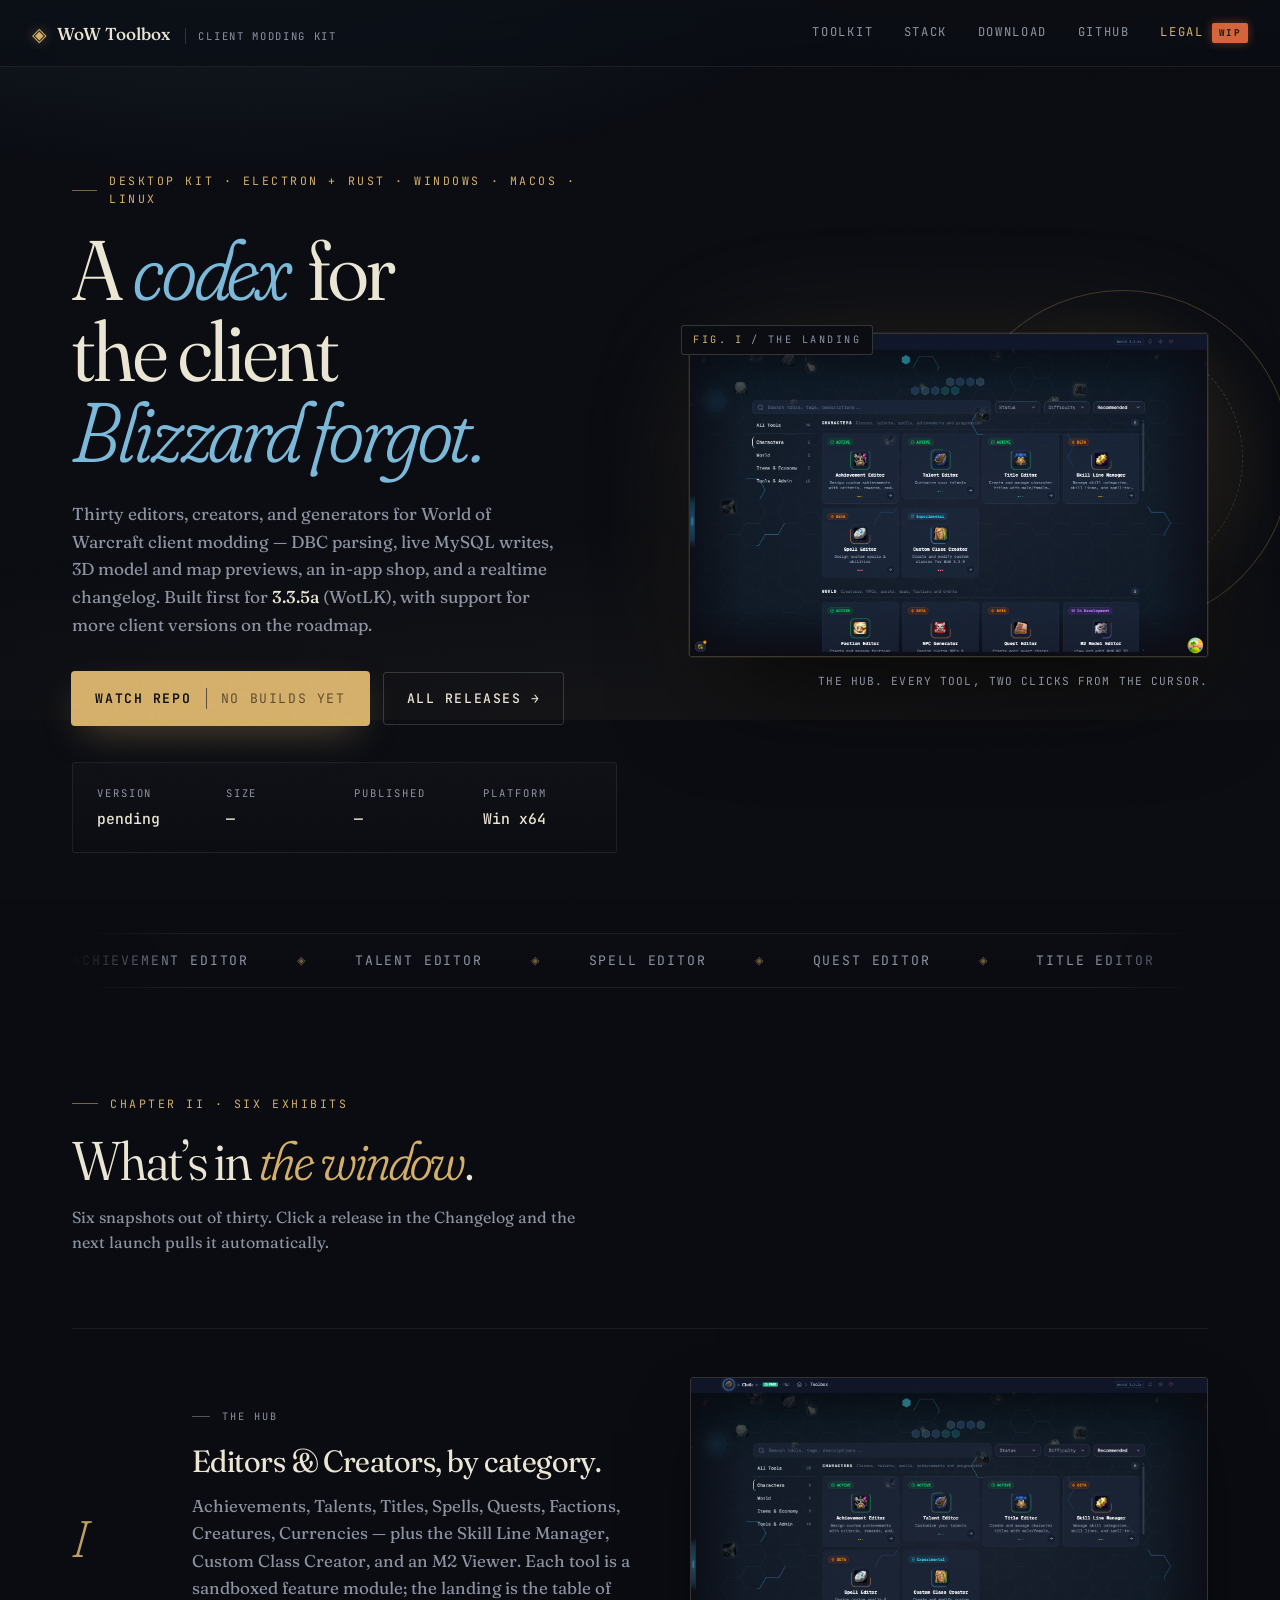
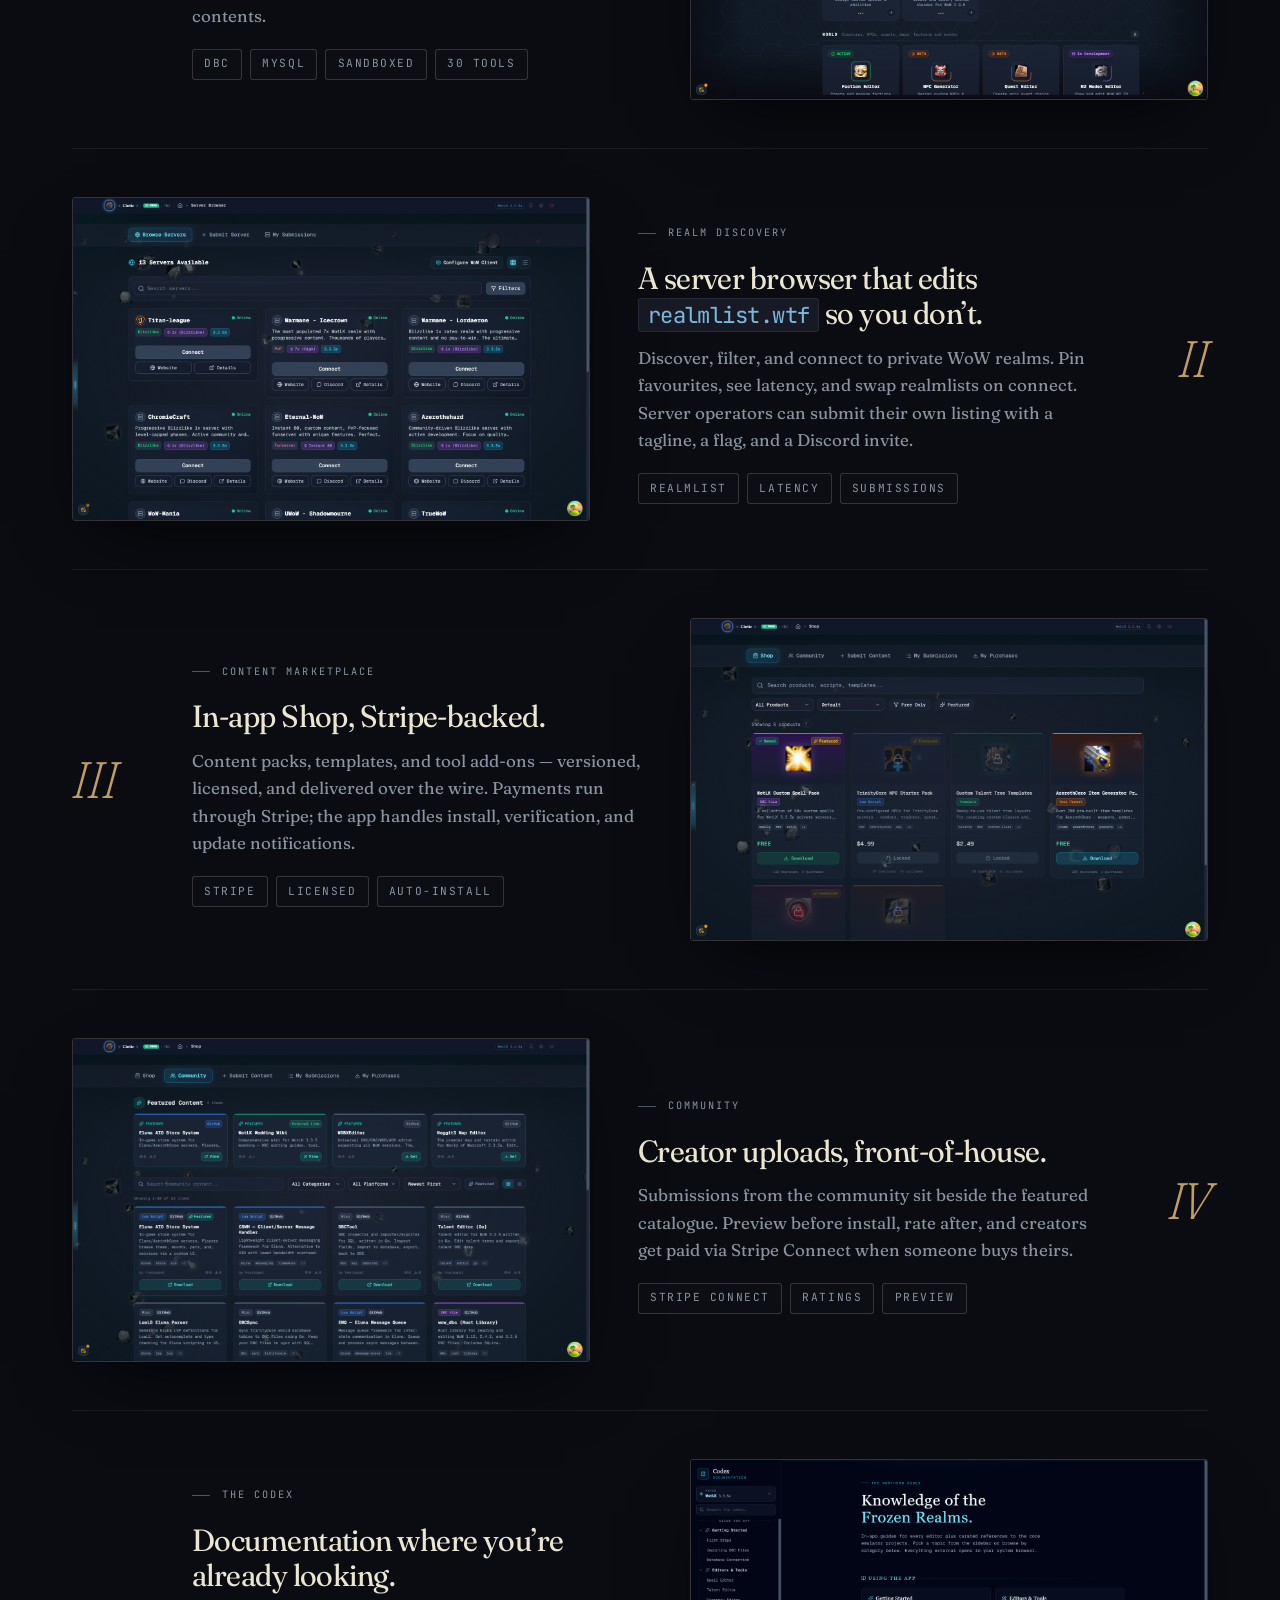
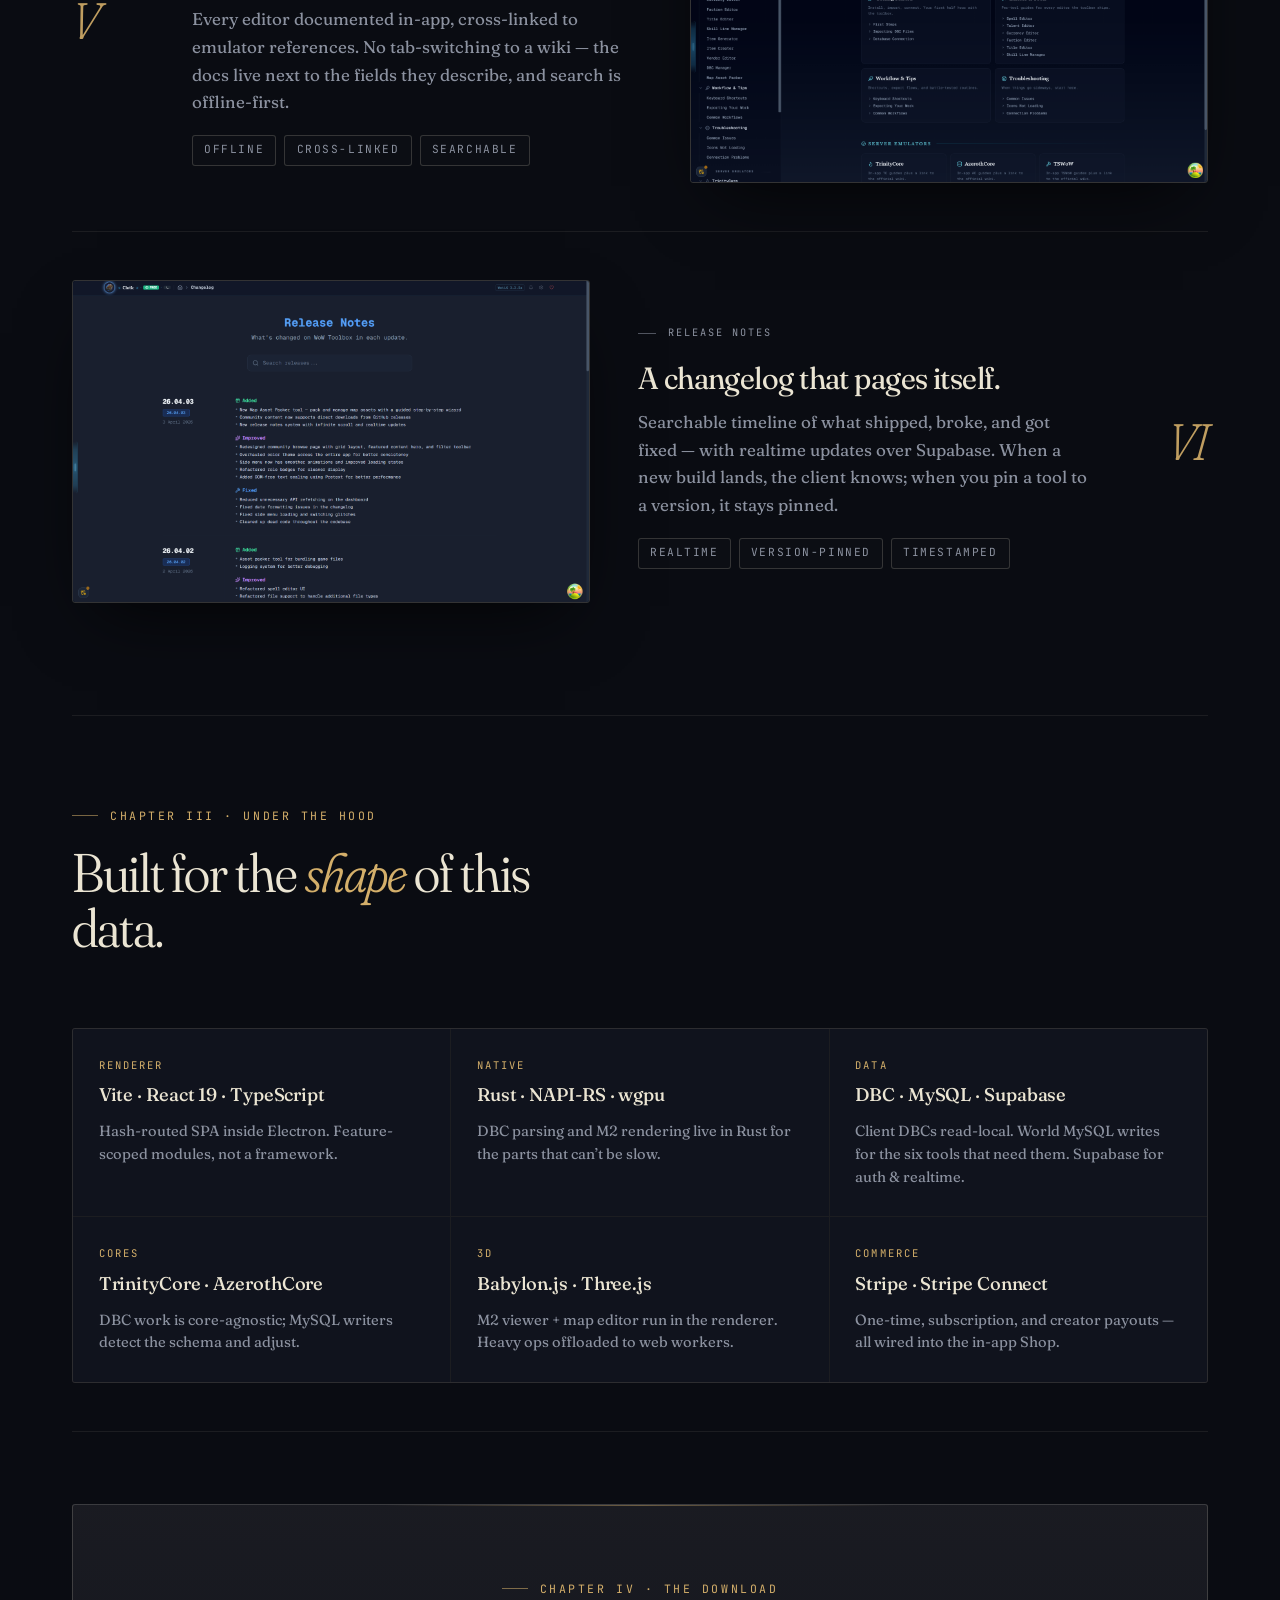
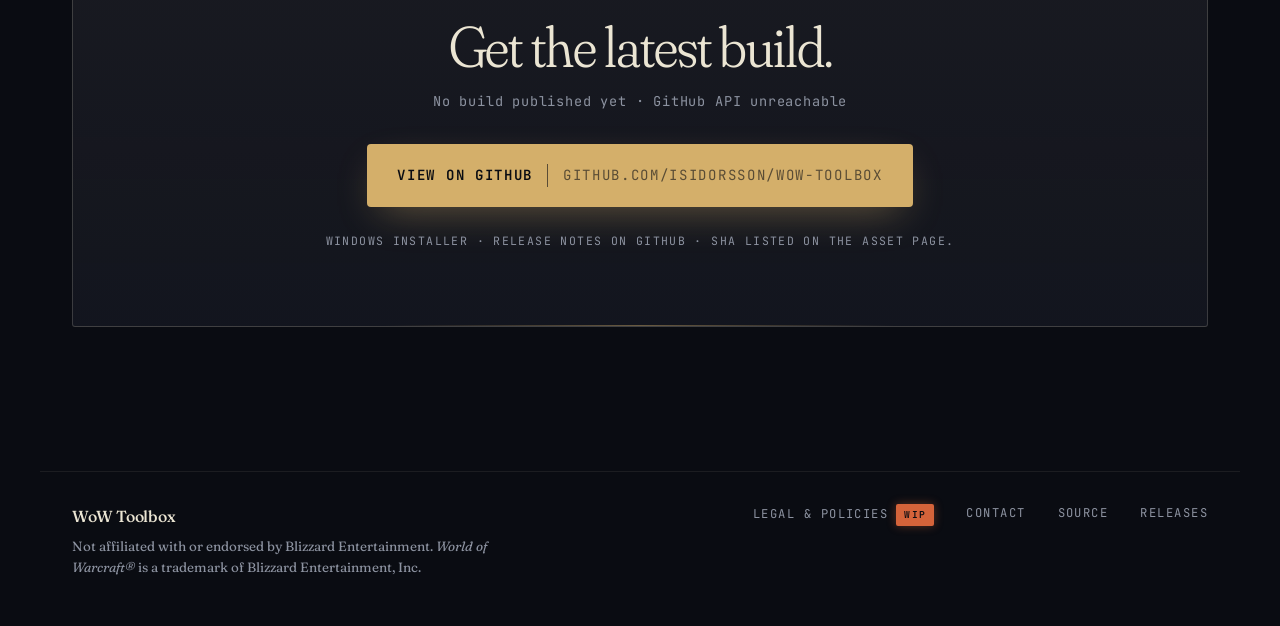
==== commit f34c00f5: "update desc" ====
--- a/index.html
+++ b/index.html
@@ -3,12 +3,12 @@
 <head>
   <meta charset="utf-8">
   <meta name="viewport" content="width=device-width, initial-scale=1">
-  <title>WoW Toolbox — A desktop kit for 3.3.5a</title>
-  <meta name="description" content="WoW Toolbox is a desktop development kit for World of Warcraft 3.3.5a (WotLK). 30 editors, creators, and generators in one window. Works with TrinityCore and AzerothCore.">
+  <title>WoW Toolbox — A desktop modding kit for World of Warcraft</title>
+  <meta name="description" content="WoW Toolbox is a desktop development kit for World of Warcraft client modding. 30 editors, creators, and generators in one window. Built first for 3.3.5a (WotLK); more client versions on the roadmap.">
   <meta name="theme-color" content="#0a0c12">
 
-  <meta property="og:title" content="WoW Toolbox — A desktop kit for 3.3.5a">
-  <meta property="og:description" content="30 editors, creators, and generators for WotLK 3.3.5a. TrinityCore + AzerothCore ready.">
+  <meta property="og:title" content="WoW Toolbox — A desktop modding kit for World of Warcraft">
+  <meta property="og:description" content="30 editors, creators, and generators for WoW client modding. Starting with 3.3.5a — more versions planned.">
   <meta property="og:image" content="images/toolbox-landing.png">
   <meta property="og:type" content="website">
 
@@ -27,7 +27,7 @@
     <a class="brand" href="./">
       <span class="brand__mark" aria-hidden="true">◈</span>
       <span class="brand__word">WoW Toolbox</span>
-      <span class="brand__tag">WotLK · 3.3.5a</span>
+      <span class="brand__tag">Client modding kit</span>
     </a>
     <nav class="site__nav" aria-label="Primary">
       <a href="#toolkit">Toolkit</a>
@@ -49,9 +49,10 @@
         </h1>
         <p class="hero__lede">
           Thirty editors, creators, and generators for World of Warcraft
-          <strong>3.3.5a</strong> — DBC parsing, live MySQL writes, 3D model
-          and map previews, an in-app shop, and a realtime changelog.
-          Core-agnostic where it can be; TrinityCore- and AzerothCore-aware where it has to.
+          client modding — DBC parsing, live MySQL writes, 3D model and map
+          previews, an in-app shop, and a realtime changelog. Built first for
+          <strong>3.3.5a</strong> (WotLK), with support for more client
+          versions on the roadmap.
         </p>
         <div class="cta-row">
           <a href="https://github.com/Isidorsson/wow-toolbox/releases" class="cta cta--primary" id="cta-download">
@@ -121,7 +122,7 @@
         <div class="tool__body">
           <p class="eyebrow eyebrow--small">Realm discovery</p>
           <h3>A server browser that edits <code>realmlist.wtf</code> so you don&rsquo;t.</h3>
-          <p>Discover, filter, and connect to 3.3.5a realms. Pin favourites, see latency, and swap realmlists on connect. Server operators can submit their own listing with a tagline, a flag, and a Discord invite.</p>
+          <p>Discover, filter, and connect to private WoW realms. Pin favourites, see latency, and swap realmlists on connect. Server operators can submit their own listing with a tagline, a flag, and a Discord invite.</p>
           <ul class="tool__tags"><li>Realmlist</li><li>Latency</li><li>Submissions</li></ul>
         </div>
         <figure class="tool__shot"><img src="images/server-browser.png" alt="Server browser listing private WotLK servers" loading="lazy" decoding="async"></figure>
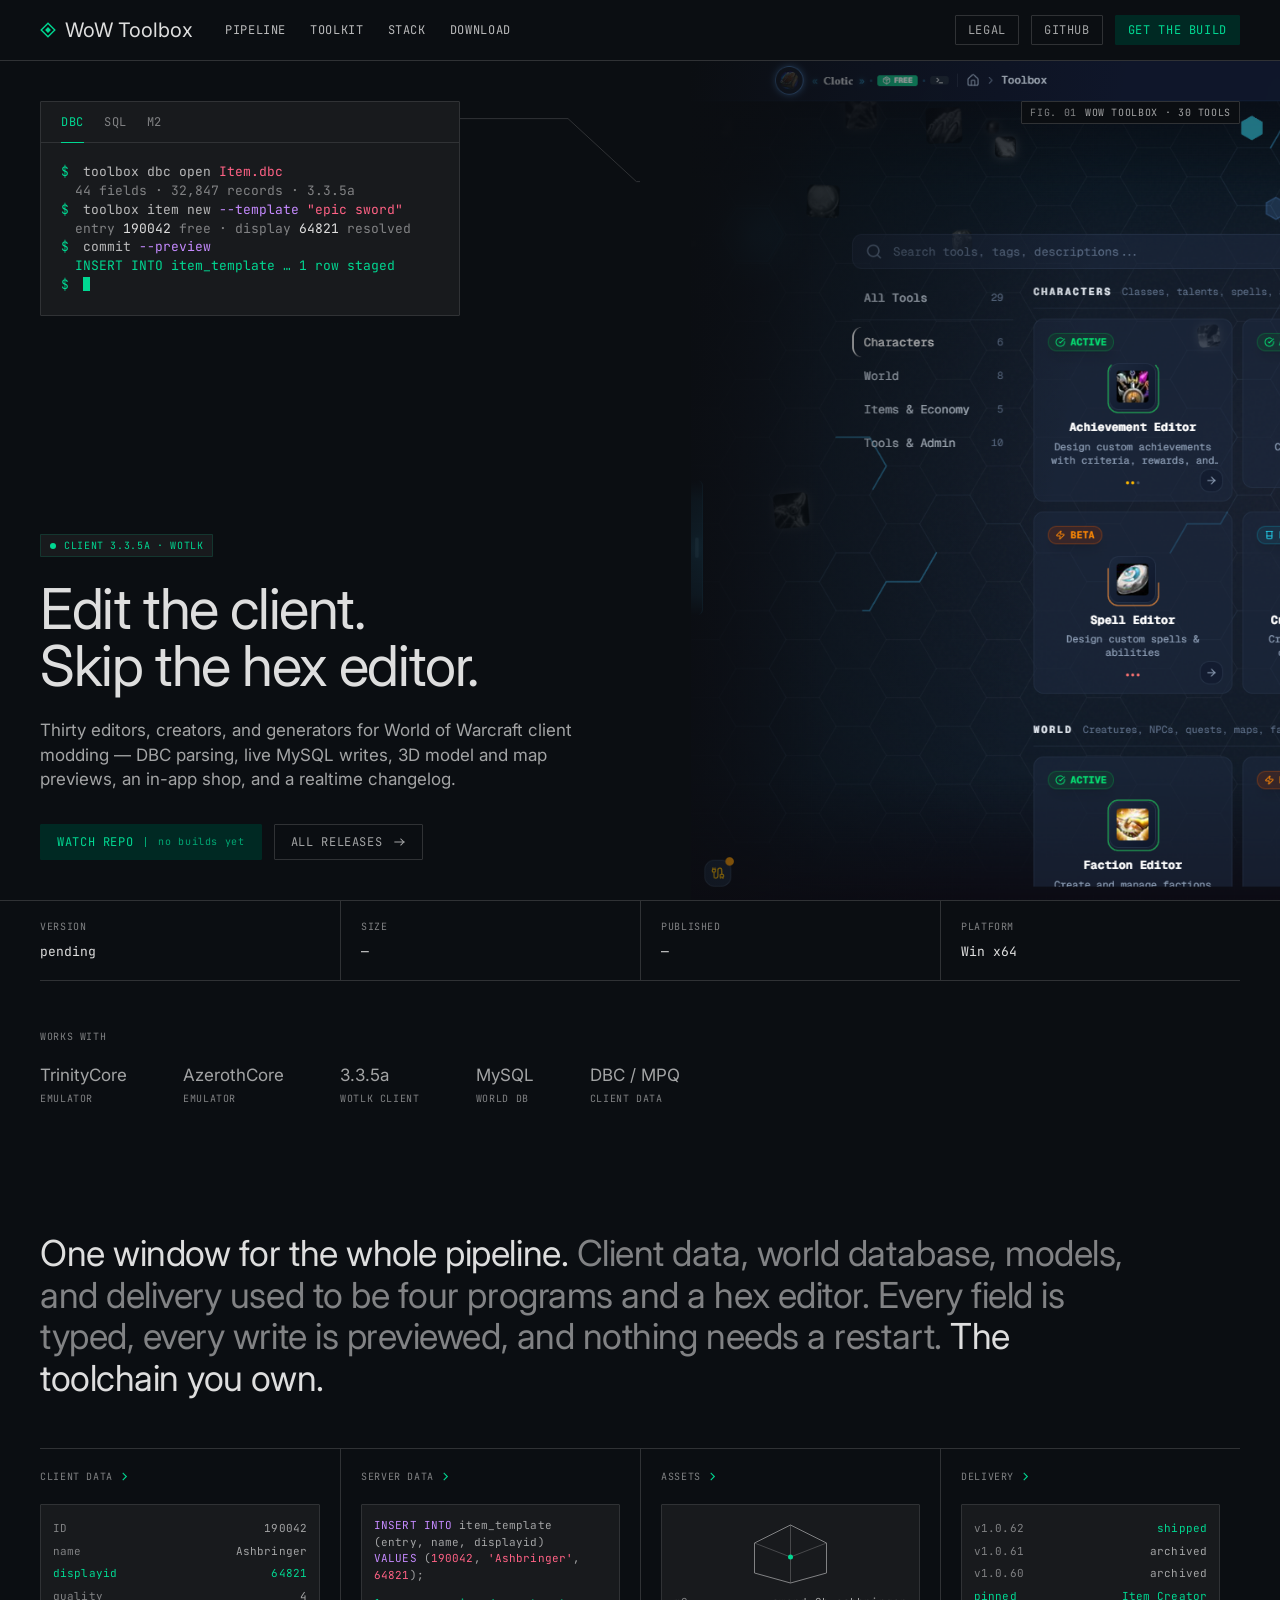
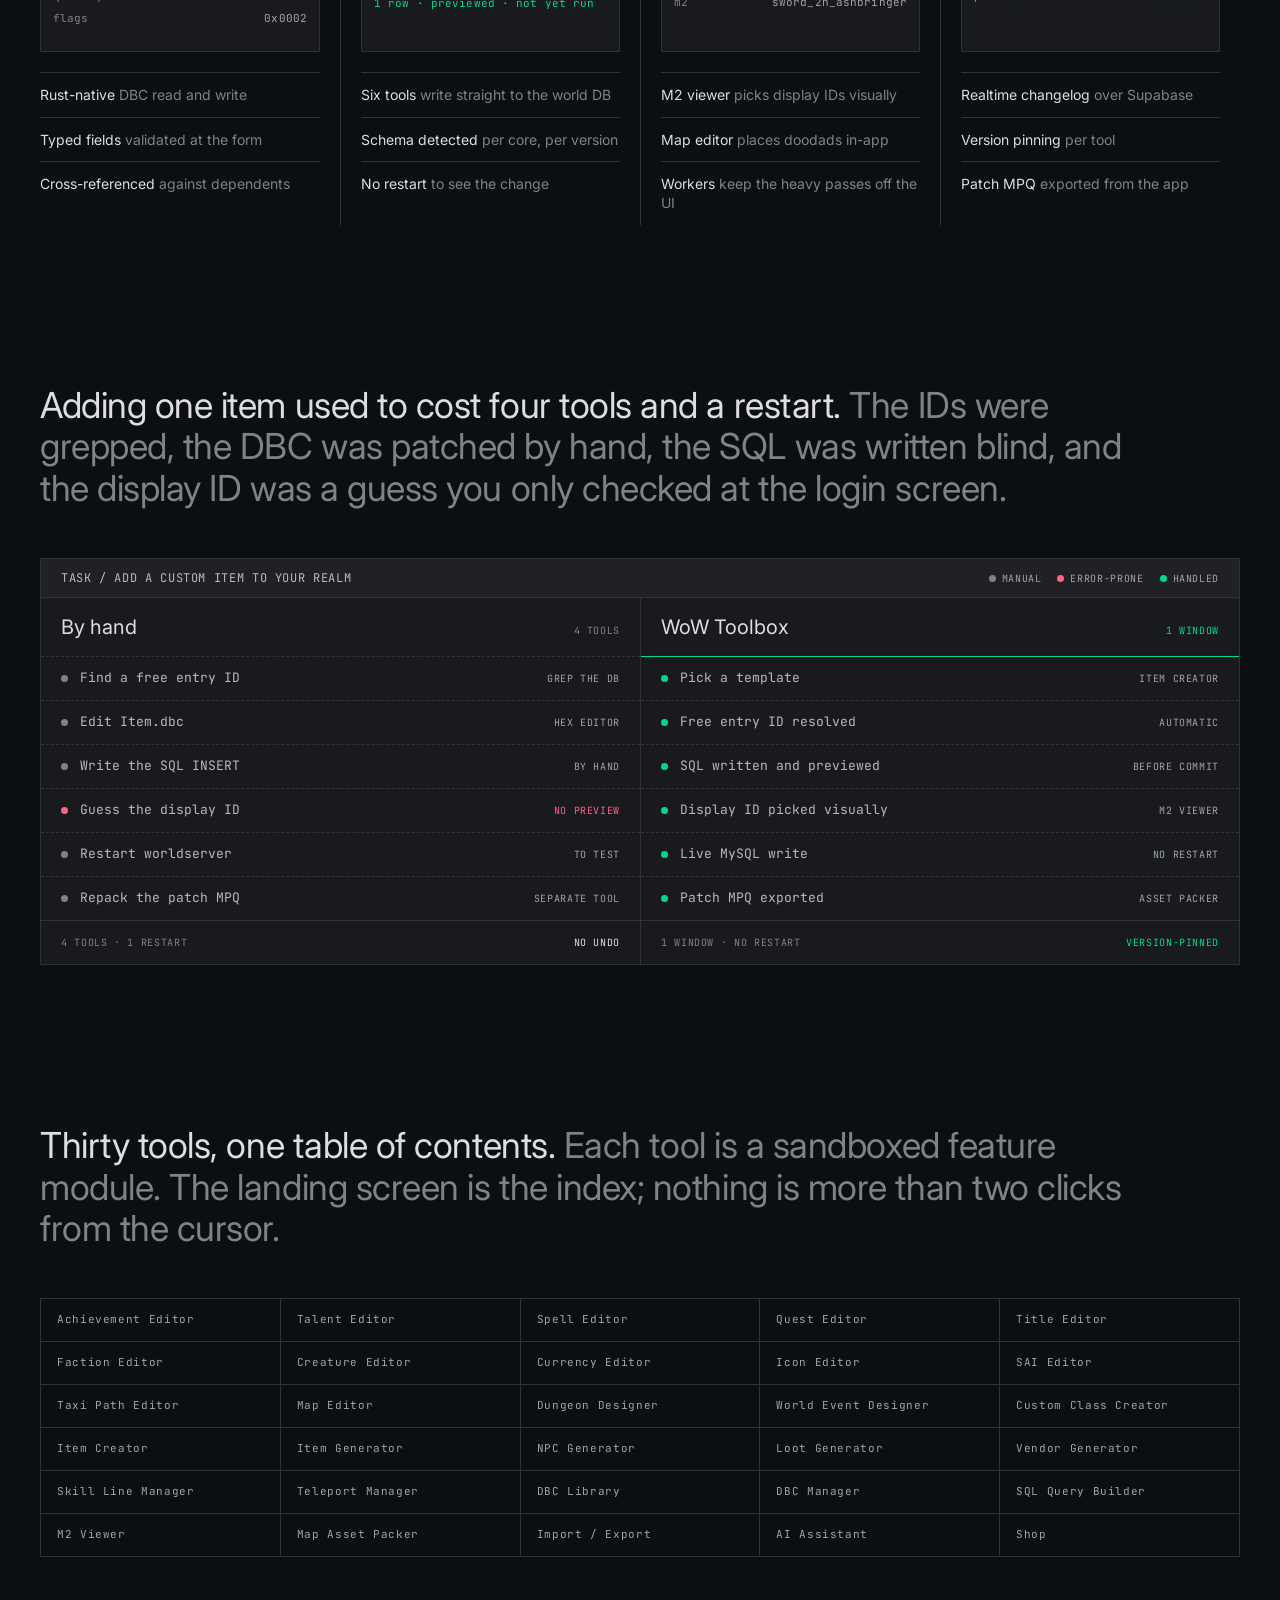
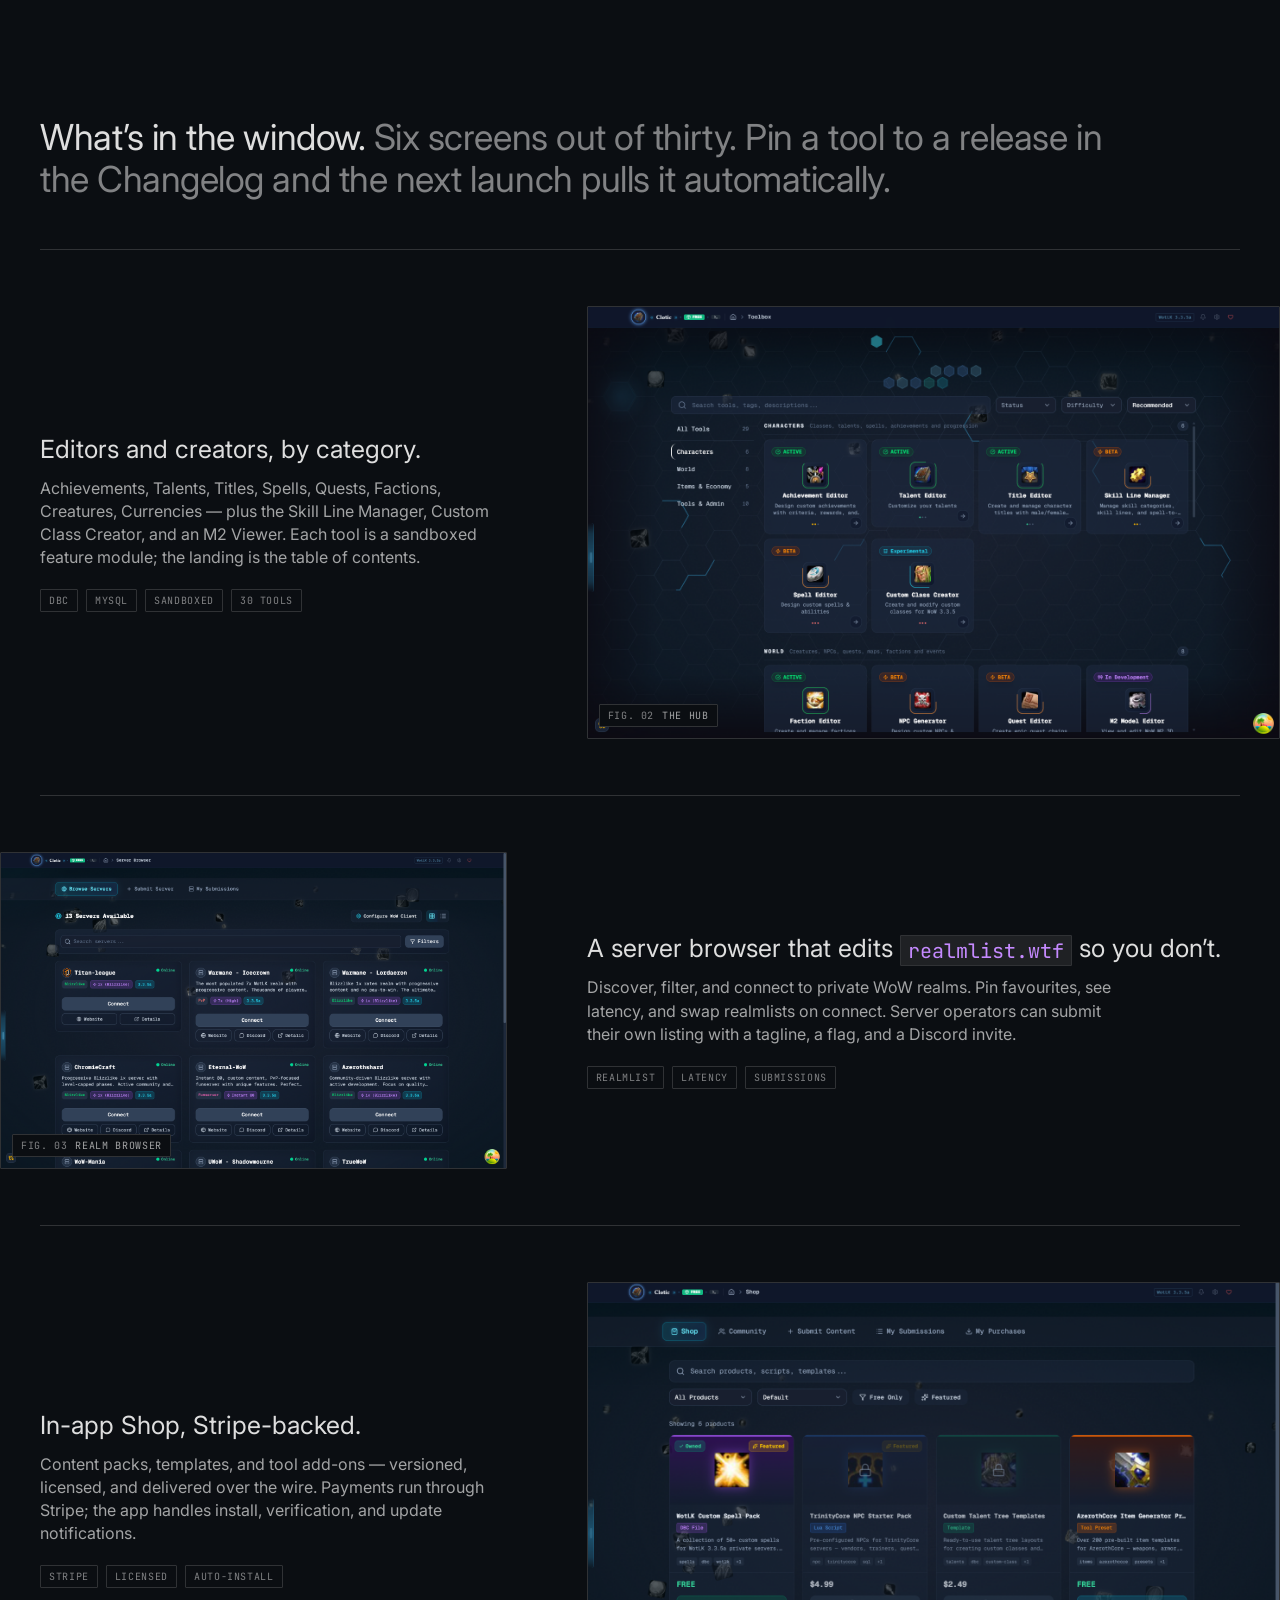
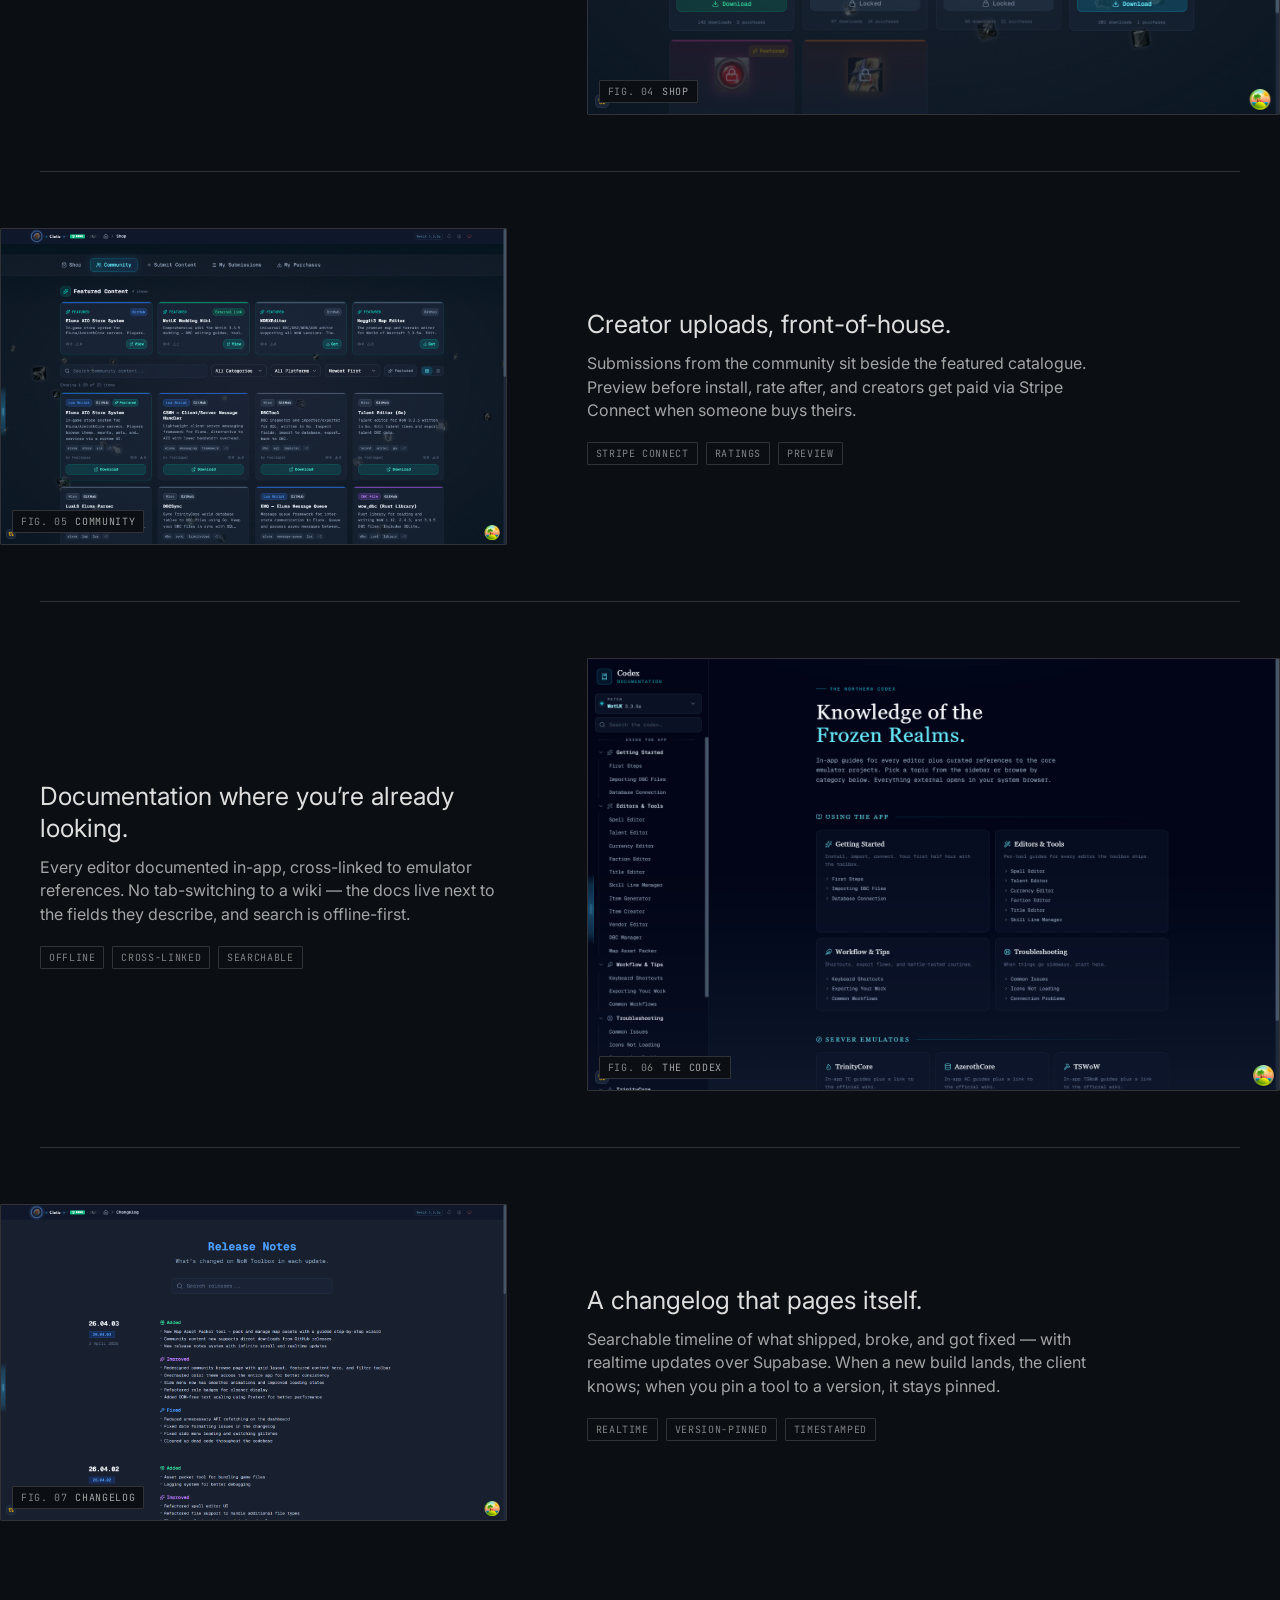
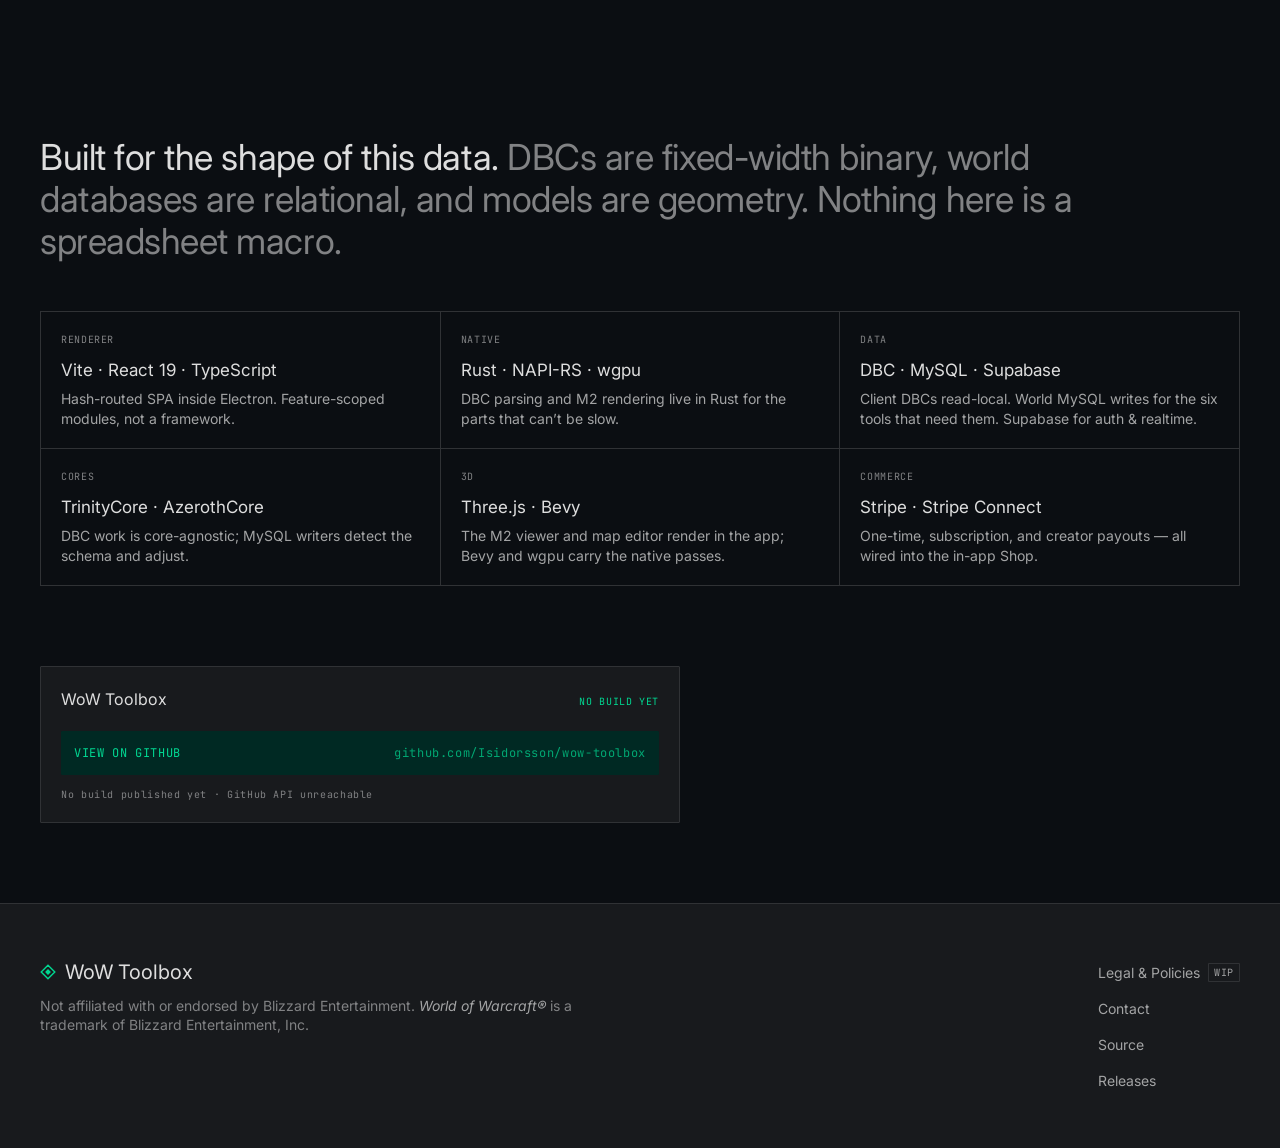
==== commit 640086cf: "feat(landing): rebuild landing page on the design system Rework the hero around a terminal readout a" ====
--- a/index.html
+++ b/index.html
@@ -5,245 +5,430 @@
   <meta name="viewport" content="width=device-width, initial-scale=1">
   <title>WoW Toolbox — A desktop modding kit for World of Warcraft</title>
   <meta name="description" content="WoW Toolbox is a desktop development kit for World of Warcraft client modding. 30 editors, creators, and generators in one window. Built first for 3.3.5a (WotLK); more client versions on the roadmap.">
-  <meta name="theme-color" content="#0a0c12">
+  <meta name="theme-color" content="#0b0e12">
 
   <meta property="og:title" content="WoW Toolbox — A desktop modding kit for World of Warcraft">
   <meta property="og:description" content="30 editors, creators, and generators for WoW client modding. Starting with 3.3.5a — more versions planned.">
   <meta property="og:image" content="images/toolbox-landing.png">
   <meta property="og:type" content="website">
 
-  <link rel="icon" href="data:image/svg+xml,%3Csvg xmlns='http://www.w3.org/2000/svg' viewBox='0 0 100 100'%3E%3Ctext x='50' y='72' font-size='80' text-anchor='middle' fill='%23d4af6a'%3E%E2%97%88%3C/text%3E%3C/svg%3E">
+  <link rel="icon" href="data:image/svg+xml,%3Csvg xmlns='http://www.w3.org/2000/svg' viewBox='0 0 16 16'%3E%3Cpath d='M8 1.5 14.5 8 8 14.5 1.5 8Z' fill='none' stroke='%2300d892' stroke-width='1.6'/%3E%3C/svg%3E">
 
   <link rel="preconnect" href="https://fonts.googleapis.com">
   <link rel="preconnect" href="https://fonts.gstatic.com" crossorigin>
-  <link rel="stylesheet" href="https://fonts.googleapis.com/css2?family=Fraunces:ital,opsz,wght,SOFT@0,9..144,300..900,0..100;1,9..144,300..900,0..100&family=JetBrains+Mono:wght@400;500;600&display=swap">
+  <link rel="stylesheet" href="https://fonts.googleapis.com/css2?family=Inter:wght@400&family=JetBrains+Mono:wght@400&display=swap">
+  <link rel="stylesheet" href="tokens.css">
   <link rel="stylesheet" href="welcome.css">
 </head>
 <body>
-  <div class="grain" aria-hidden="true"></div>
-  <div class="aurora" aria-hidden="true"></div>
+
+  <svg class="sprite" aria-hidden="true" focusable="false">
+    <symbol id="i-mark" viewBox="0 0 16 16">
+      <path d="M8 1.2 14.8 8 8 14.8 1.2 8Z" fill="none" stroke="currentColor" stroke-width="1.4"/>
+      <path d="M8 5.1 10.9 8 8 10.9 5.1 8Z" fill="currentColor"/>
+    </symbol>
+    <symbol id="i-chevron" viewBox="0 0 12 12">
+      <path d="m4.5 2.5 3.5 3.5-3.5 3.5" fill="none" stroke="currentColor" stroke-width="1.2" stroke-linecap="square"/>
+    </symbol>
+    <symbol id="i-arrow" viewBox="0 0 14 12">
+      <path d="M1 6h11M8 2.5 11.5 6 8 9.5" fill="none" stroke="currentColor" stroke-width="1.2" stroke-linecap="square"/>
+    </symbol>
+  </svg>
 
   <header class="site">
-    <a class="brand" href="./">
-      <span class="brand__mark" aria-hidden="true">◈</span>
-      <span class="brand__word">WoW Toolbox</span>
-      <span class="brand__tag">Client modding kit</span>
-    </a>
-    <nav class="site__nav" aria-label="Primary">
-      <a href="#toolkit">Toolkit</a>
-      <a href="#stack">Stack</a>
-      <a href="#download">Download</a>
-      <a href="https://github.com/Isidorsson/wow-toolbox" rel="noopener">GitHub</a>
-      <a href="legal.html" class="wip" title="Legal documents — still a work in progress">Legal <span class="wip__pill">WIP</span></a>
-    </nav>
+    <div class="bar">
+      <a class="brand" href="./">
+        <svg class="icon brand__mark" aria-hidden="true"><use href="#i-mark"/></svg>
+        <span class="brand__word">WoW Toolbox</span>
+      </a>
+      <nav class="nav" aria-label="Primary">
+        <a href="#pipeline">Pipeline</a>
+        <a href="#toolkit">Toolkit</a>
+        <a href="#stack">Stack</a>
+        <a href="#download">Download</a>
+      </nav>
+      <div class="bar__end">
+        <a class="btn btn--ghost" href="legal.html">Legal</a>
+        <a class="btn btn--ghost" href="https://github.com/Isidorsson/wow-toolbox" rel="noopener">GitHub</a>
+        <a class="btn btn--fill" href="#download">Get the build</a>
+      </div>
+    </div>
   </header>
 
   <main>
+
+    <!-- Hero — terminal top-left, render bleeding right, headline lower-left. -->
     <section class="hero">
-      <div class="hero__text">
-        <p class="eyebrow">Desktop kit · Electron + Rust · Windows · macOS · Linux</p>
-        <h1 class="hero__title">
-          A <em>codex</em> for<br>
-          the client<br>
-          <em>Blizzard forgot.</em>
-        </h1>
+
+      <div class="hero__copy">
+        <p class="badge"><i class="led" aria-hidden="true"></i>Client 3.3.5a · WotLK</p>
+        <h1 class="hero__title">Edit the client.<br>Skip the hex editor.</h1>
         <p class="hero__lede">
-          Thirty editors, creators, and generators for World of Warcraft
-          client modding — DBC parsing, live MySQL writes, 3D model and map
-          previews, an in-app shop, and a realtime changelog. Built first for
-          <strong>3.3.5a</strong> (WotLK), with support for more client
-          versions on the roadmap.
+          Thirty editors, creators, and generators for World of Warcraft client
+          modding — DBC parsing, live MySQL writes, 3D model and map previews, an
+          in-app shop, and a realtime changelog.
         </p>
-        <div class="cta-row">
-          <a href="https://github.com/Isidorsson/wow-toolbox/releases" class="cta cta--primary" id="cta-download">
-            <span class="cta__label">Download</span>
-            <span class="cta__detail" id="cta-version">checking…</span>
+        <div class="actions">
+          <a href="https://github.com/Isidorsson/wow-toolbox/releases" class="btn btn--fill btn--lg" id="cta-download">
+            <span class="btn__label">Download</span>
+            <span class="btn__detail" id="cta-version">checking…</span>
           </a>
-          <a href="https://github.com/Isidorsson/wow-toolbox/releases" class="cta cta--ghost">All releases →</a>
-        </div>
-        <dl class="hero__meta" id="release-meta" aria-label="Latest release metadata">
-          <div><dt>Version</dt><dd data-field="version">—</dd></div>
-          <div><dt>Size</dt><dd data-field="size">—</dd></div>
-          <div><dt>Published</dt><dd data-field="date">—</dd></div>
-          <div><dt>Platform</dt><dd data-field="platform">Win&nbsp;x64</dd></div>
-        </dl>
-      </div>
-
-      <figure class="hero__frame">
-        <div class="hero__sigil" aria-hidden="true"></div>
-        <div class="hero__label" aria-hidden="true">
-          <span>FIG.&nbsp;I</span>
-          <span>/&nbsp;The landing</span>
-        </div>
-        <img src="images/toolbox-landing.png" alt="WoW Toolbox landing screen: a grid of editors, creators, and generators." />
-        <figcaption>The hub. Every tool, two clicks from the cursor.</figcaption>
+          <a href="https://github.com/Isidorsson/wow-toolbox/releases" class="btn btn--ghost btn--lg">
+            All releases <svg class="icon" aria-hidden="true"><use href="#i-arrow"/></svg>
+          </a>
+        </div>
+      </div>
+
+      <div class="hero__term">
+        <div class="term">
+          <div class="term__tabs" role="presentation">
+            <span class="term__tab is-on">DBC</span>
+            <span class="term__tab">SQL</span>
+            <span class="term__tab">M2</span>
+          </div>
+          <div class="term__body">
+            <p><b>$</b> toolbox dbc open <em>Item.dbc</em></p>
+            <p class="term__out">44 fields · 32,847 records · 3.3.5a</p>
+            <p><b>$</b> toolbox item new <i>--template</i> <em>"epic sword"</em></p>
+            <p class="term__out">entry <u>190042</u> free · display <u>64821</u> resolved</p>
+            <p><b>$</b> commit <i>--preview</i></p>
+            <p class="term__ok">INSERT INTO item_template … 1 row staged</p>
+            <p><b>$</b> <span class="term__caret" aria-hidden="true"></span></p>
+          </div>
+        </div>
+        <svg class="hero__wire" viewBox="0 0 200 120" preserveAspectRatio="none" aria-hidden="true">
+          <path d="M0 4 H120 L196 74 H200" fill="none" stroke="currentColor" stroke-width="1" vector-effect="non-scaling-stroke"/>
+        </svg>
+      </div>
+
+      <figure class="hero__render">
+        <figcaption class="figtag">Fig. 01 <span>WoW Toolbox · 30 tools</span></figcaption>
+        <img src="images/toolbox-landing.png" alt="WoW Toolbox landing screen showing every tool category" fetchpriority="high" decoding="async">
       </figure>
-    </section>
-
-    <section class="marquee" aria-label="Included tools">
-      <div class="marquee__track">
-        <span>Achievement Editor</span><span>Talent Editor</span><span>Spell Editor</span><span>Quest Editor</span>
-        <span>Title Editor</span><span>Faction Editor</span><span>Creature Editor</span><span>Currency Editor</span>
-        <span>Icon Editor</span><span>SAI Editor</span><span>Taxi Path Editor</span><span>Map Editor</span>
-        <span>Dungeon Designer</span><span>World Event Designer</span><span>Custom Class Creator</span>
-        <span>Item Creator</span><span>Item Generator</span><span>NPC Generator</span><span>Loot Generator</span>
-        <span>Vendor Generator</span><span>Skill Line Manager</span><span>Teleport Manager</span>
-        <span>DBC Library</span><span>DBC Manager</span><span>SQL Query Builder</span><span>M2 Viewer</span>
-        <span>Map Asset Packer</span><span>Import / Export</span><span>AI Assistant</span><span>Shop</span>
-        <span aria-hidden="true">Achievement Editor</span><span aria-hidden="true">Talent Editor</span>
-        <span aria-hidden="true">Spell Editor</span><span aria-hidden="true">Quest Editor</span>
-        <span aria-hidden="true">Title Editor</span><span aria-hidden="true">Faction Editor</span>
-      </div>
-    </section>
-
-    <section class="toolkit" id="toolkit">
-      <header class="section-head">
-        <p class="eyebrow">Chapter&nbsp;II · Six exhibits</p>
-        <h2>What&rsquo;s in <em>the window</em>.</h2>
-        <p class="section-head__lede">
-          Six snapshots out of thirty. Click a release in the Changelog and the
-          next launch pulls it automatically.
-        </p>
-      </header>
-
-      <article class="tool">
-        <div class="tool__num" aria-hidden="true">I</div>
-        <div class="tool__body">
-          <p class="eyebrow eyebrow--small">The Hub</p>
-          <h3>Editors &amp; Creators, by category.</h3>
+
+    </section>
+
+    <!-- Release readout -->
+    <section class="readout" aria-label="Latest release">
+      <dl class="meta" id="release-meta">
+        <div><dt>Version</dt><dd data-field="version">—</dd></div>
+        <div><dt>Size</dt><dd data-field="size">—</dd></div>
+        <div><dt>Published</dt><dd data-field="date">—</dd></div>
+        <div><dt>Platform</dt><dd data-field="platform">Win&nbsp;x64</dd></div>
+      </dl>
+    </section>
+
+    <!-- Compatibility -->
+    <section class="strip" aria-label="Compatibility">
+      <p class="tag">Works with</p>
+      <ul class="marks">
+        <li>TrinityCore <span>Emulator</span></li>
+        <li>AzerothCore <span>Emulator</span></li>
+        <li>3.3.5a <span>WotLK client</span></li>
+        <li>MySQL <span>World DB</span></li>
+        <li>DBC / MPQ <span>Client data</span></li>
+      </ul>
+    </section>
+
+    <!-- Statement + capability band -->
+    <section class="band" id="pipeline">
+      <h2 class="statement">
+        <span>One window for the whole pipeline.</span>
+        Client data, world database, models, and delivery used to be four
+        programs and a hex editor. Every field is typed, every write is
+        previewed, and nothing needs a restart.
+        <span>The toolchain you own.</span>
+      </h2>
+
+      <ul class="cols">
+        <li class="col">
+          <h3 class="tag">Client data <svg class="icon" aria-hidden="true"><use href="#i-chevron"/></svg></h3>
+          <div class="tile">
+            <div class="tile__row"><span>ID</span><b>190042</b></div>
+            <div class="tile__row"><span>name</span><b>Ashbringer</b></div>
+            <div class="tile__row is-on"><span>displayid</span><b>64821</b></div>
+            <div class="tile__row"><span>quality</span><b>4</b></div>
+            <div class="tile__row"><span>flags</span><b>0x0002</b></div>
+          </div>
+          <ul class="facts">
+            <li><b>Rust-native</b> DBC read and write</li>
+            <li><b>Typed fields</b> validated at the form</li>
+            <li><b>Cross-referenced</b> against dependents</li>
+          </ul>
+        </li>
+
+        <li class="col">
+          <h3 class="tag">Server data <svg class="icon" aria-hidden="true"><use href="#i-chevron"/></svg></h3>
+          <div class="tile">
+            <p class="tile__sql"><b>INSERT INTO</b> item_template</p>
+            <p class="tile__sql">(entry, name, displayid)</p>
+            <p class="tile__sql"><b>VALUES</b> (<u>190042</u>, <u>'Ashbringer'</u>,</p>
+            <p class="tile__sql"><u>64821</u>);</p>
+            <p class="tile__ok">1 row · previewed · not yet run</p>
+          </div>
+          <ul class="facts">
+            <li><b>Six tools</b> write straight to the world DB</li>
+            <li><b>Schema detected</b> per core, per version</li>
+            <li><b>No restart</b> to see the change</li>
+          </ul>
+        </li>
+
+        <li class="col">
+          <h3 class="tag">Assets <svg class="icon" aria-hidden="true"><use href="#i-chevron"/></svg></h3>
+          <div class="tile">
+            <svg class="tile__wire" viewBox="0 0 120 74" aria-hidden="true">
+              <path d="M60 8 96 26v30L60 66 24 56V26Z" fill="none" stroke="currentColor" stroke-width="1"/>
+              <path d="M60 8v58M24 26l36 14 36-14" fill="none" stroke="currentColor" stroke-width="1" opacity=".45"/>
+              <circle cx="60" cy="40" r="2.5" fill="currentColor"/>
+            </svg>
+            <div class="tile__row"><span>m2</span><b>sword_2h_ashbringer</b></div>
+          </div>
+          <ul class="facts">
+            <li><b>M2 viewer</b> picks display IDs visually</li>
+            <li><b>Map editor</b> places doodads in-app</li>
+            <li><b>Workers</b> keep the heavy passes off the UI</li>
+          </ul>
+        </li>
+
+        <li class="col">
+          <h3 class="tag">Delivery <svg class="icon" aria-hidden="true"><use href="#i-chevron"/></svg></h3>
+          <div class="tile">
+            <div class="tile__row"><span>v1.0.62</span><b class="is-live">shipped</b></div>
+            <div class="tile__row"><span>v1.0.61</span><b>archived</b></div>
+            <div class="tile__row"><span>v1.0.60</span><b>archived</b></div>
+            <div class="tile__row is-on"><span>pinned</span><b>Item Creator</b></div>
+          </div>
+          <ul class="facts">
+            <li><b>Realtime changelog</b> over Supabase</li>
+            <li><b>Version pinning</b> per tool</li>
+            <li><b>Patch MPQ</b> exported from the app</li>
+          </ul>
+        </li>
+      </ul>
+    </section>
+
+    <!-- Comparison diagram -->
+    <section class="band">
+      <h2 class="statement">
+        <span>Adding one item used to cost four tools and a restart.</span>
+        The IDs were grepped, the DBC was patched by hand, the SQL was written
+        blind, and the display ID was a guess you only checked at the login
+        screen.
+      </h2>
+
+      <div class="panel">
+        <div class="panel__bar">
+          <span>Task / add a custom item to your realm</span>
+          <span class="panel__legend">
+            <span><i class="dot" aria-hidden="true"></i> manual</span>
+            <span><i class="dot dot--bad" aria-hidden="true"></i> error-prone</span>
+            <span><i class="dot dot--ok" aria-hidden="true"></i> handled</span>
+          </span>
+        </div>
+        <div class="panel__cols">
+          <div class="panel__col">
+            <div class="panel__head"><h3>By hand</h3><span>4 tools</span></div>
+            <ol class="jobs">
+              <li><i class="dot" aria-hidden="true"></i> Find a free entry ID <span class="status">grep the DB</span></li>
+              <li><i class="dot" aria-hidden="true"></i> Edit Item.dbc <span class="status">hex editor</span></li>
+              <li><i class="dot" aria-hidden="true"></i> Write the SQL INSERT <span class="status">by hand</span></li>
+              <li><i class="dot dot--bad" aria-hidden="true"></i> Guess the display ID <span class="status status--err">no preview</span></li>
+              <li><i class="dot" aria-hidden="true"></i> Restart worldserver <span class="status">to test</span></li>
+              <li><i class="dot" aria-hidden="true"></i> Repack the patch MPQ <span class="status">separate tool</span></li>
+            </ol>
+            <div class="panel__foot"><span>4 tools · 1 restart</span><span><b>no undo</b></span></div>
+          </div>
+
+          <div class="panel__col panel__col--ours">
+            <div class="panel__head"><h3>WoW Toolbox</h3><span>1 window</span></div>
+            <ol class="jobs">
+              <li><i class="dot dot--ok" aria-hidden="true"></i> Pick a template <span class="status">Item Creator</span></li>
+              <li><i class="dot dot--ok" aria-hidden="true"></i> Free entry ID resolved <span class="status">automatic</span></li>
+              <li><i class="dot dot--ok" aria-hidden="true"></i> SQL written and previewed <span class="status">before commit</span></li>
+              <li><i class="dot dot--ok" aria-hidden="true"></i> Display ID picked visually <span class="status">M2 Viewer</span></li>
+              <li><i class="dot dot--ok" aria-hidden="true"></i> Live MySQL write <span class="status">no restart</span></li>
+              <li><i class="dot dot--ok" aria-hidden="true"></i> Patch MPQ exported <span class="status">Asset Packer</span></li>
+            </ol>
+            <div class="panel__foot"><span>1 window · no restart</span><span><b>version-pinned</b></span></div>
+          </div>
+        </div>
+      </div>
+    </section>
+
+    <!-- Full tool index -->
+    <section class="band">
+      <h2 class="statement">
+        <span>Thirty tools, one table of contents.</span>
+        Each tool is a sandboxed feature module. The landing screen is the
+        index; nothing is more than two clicks from the cursor.
+      </h2>
+      <ul class="index">
+        <li>Achievement Editor</li><li>Talent Editor</li><li>Spell Editor</li><li>Quest Editor</li><li>Title Editor</li>
+        <li>Faction Editor</li><li>Creature Editor</li><li>Currency Editor</li><li>Icon Editor</li><li>SAI Editor</li>
+        <li>Taxi Path Editor</li><li>Map Editor</li><li>Dungeon Designer</li><li>World Event Designer</li><li>Custom Class Creator</li>
+        <li>Item Creator</li><li>Item Generator</li><li>NPC Generator</li><li>Loot Generator</li><li>Vendor Generator</li>
+        <li>Skill Line Manager</li><li>Teleport Manager</li><li>DBC Library</li><li>DBC Manager</li><li>SQL Query Builder</li>
+        <li>M2 Viewer</li><li>Map Asset Packer</li><li>Import / Export</li><li>AI Assistant</li><li>Shop</li>
+      </ul>
+    </section>
+
+    <!-- Toolkit exhibits — image bleeds to the outer edge -->
+    <section class="band" id="toolkit">
+      <h2 class="statement">
+        <span>What&rsquo;s in the window.</span>
+        Six screens out of thirty. Pin a tool to a release in the Changelog and
+        the next launch pulls it automatically.
+      </h2>
+
+      <article class="ex">
+        <div class="ex__body">
+          <h3>Editors and creators, by category.</h3>
           <p>Achievements, Talents, Titles, Spells, Quests, Factions, Creatures, Currencies — plus the Skill Line Manager, Custom Class Creator, and an M2 Viewer. Each tool is a sandboxed feature module; the landing is the table of contents.</p>
-          <ul class="tool__tags"><li>DBC</li><li>MySQL</li><li>Sandboxed</li><li>30 tools</li></ul>
-        </div>
-        <figure class="tool__shot"><img src="images/toolbox-landing.png" alt="Landing grid with all tool categories" loading="lazy" decoding="async"></figure>
-      </article>
-
-      <article class="tool tool--reverse">
-        <div class="tool__num" aria-hidden="true">II</div>
-        <div class="tool__body">
-          <p class="eyebrow eyebrow--small">Realm discovery</p>
+          <ul class="chips"><li>DBC</li><li>MySQL</li><li>Sandboxed</li><li>30 tools</li></ul>
+        </div>
+        <figure class="ex__shot">
+          <img src="images/toolbox-landing.png" alt="Landing grid with all tool categories" loading="lazy" decoding="async">
+          <figcaption class="figtag">Fig. 02 <span>The hub</span></figcaption>
+        </figure>
+      </article>
+
+      <article class="ex ex--flip">
+        <div class="ex__body">
           <h3>A server browser that edits <code>realmlist.wtf</code> so you don&rsquo;t.</h3>
           <p>Discover, filter, and connect to private WoW realms. Pin favourites, see latency, and swap realmlists on connect. Server operators can submit their own listing with a tagline, a flag, and a Discord invite.</p>
-          <ul class="tool__tags"><li>Realmlist</li><li>Latency</li><li>Submissions</li></ul>
-        </div>
-        <figure class="tool__shot"><img src="images/server-browser.png" alt="Server browser listing private WotLK servers" loading="lazy" decoding="async"></figure>
-      </article>
-
-      <article class="tool">
-        <div class="tool__num" aria-hidden="true">III</div>
-        <div class="tool__body">
-          <p class="eyebrow eyebrow--small">Content marketplace</p>
+          <ul class="chips"><li>Realmlist</li><li>Latency</li><li>Submissions</li></ul>
+        </div>
+        <figure class="ex__shot">
+          <img src="images/server-browser.png" alt="Server browser listing private WotLK servers" loading="lazy" decoding="async">
+          <figcaption class="figtag">Fig. 03 <span>Realm browser</span></figcaption>
+        </figure>
+      </article>
+
+      <article class="ex">
+        <div class="ex__body">
           <h3>In-app Shop, Stripe-backed.</h3>
           <p>Content packs, templates, and tool add-ons — versioned, licensed, and delivered over the wire. Payments run through Stripe; the app handles install, verification, and update notifications.</p>
-          <ul class="tool__tags"><li>Stripe</li><li>Licensed</li><li>Auto-install</li></ul>
-        </div>
-        <figure class="tool__shot"><img src="images/shop.png" alt="In-app Shop screen" loading="lazy" decoding="async"></figure>
-      </article>
-
-      <article class="tool tool--reverse">
-        <div class="tool__num" aria-hidden="true">IV</div>
-        <div class="tool__body">
-          <p class="eyebrow eyebrow--small">Community</p>
+          <ul class="chips"><li>Stripe</li><li>Licensed</li><li>Auto-install</li></ul>
+        </div>
+        <figure class="ex__shot">
+          <img src="images/shop.png" alt="In-app Shop screen" loading="lazy" decoding="async">
+          <figcaption class="figtag">Fig. 04 <span>Shop</span></figcaption>
+        </figure>
+      </article>
+
+      <article class="ex ex--flip">
+        <div class="ex__body">
           <h3>Creator uploads, front-of-house.</h3>
           <p>Submissions from the community sit beside the featured catalogue. Preview before install, rate after, and creators get paid via Stripe Connect when someone buys theirs.</p>
-          <ul class="tool__tags"><li>Stripe Connect</li><li>Ratings</li><li>Preview</li></ul>
-        </div>
-        <figure class="tool__shot"><img src="images/shop-community.png" alt="Community-submitted content section" loading="lazy" decoding="async"></figure>
-      </article>
-
-      <article class="tool">
-        <div class="tool__num" aria-hidden="true">V</div>
-        <div class="tool__body">
-          <p class="eyebrow eyebrow--small">The Codex</p>
+          <ul class="chips"><li>Stripe Connect</li><li>Ratings</li><li>Preview</li></ul>
+        </div>
+        <figure class="ex__shot">
+          <img src="images/shop-community.png" alt="Community-submitted content section" loading="lazy" decoding="async">
+          <figcaption class="figtag">Fig. 05 <span>Community</span></figcaption>
+        </figure>
+      </article>
+
+      <article class="ex">
+        <div class="ex__body">
           <h3>Documentation where you&rsquo;re already looking.</h3>
           <p>Every editor documented in-app, cross-linked to emulator references. No tab-switching to a wiki — the docs live next to the fields they describe, and search is offline-first.</p>
-          <ul class="tool__tags"><li>Offline</li><li>Cross-linked</li><li>Searchable</li></ul>
-        </div>
-        <figure class="tool__shot"><img src="images/docs.png" alt="Codex documentation screen" loading="lazy" decoding="async"></figure>
-      </article>
-
-      <article class="tool tool--reverse">
-        <div class="tool__num" aria-hidden="true">VI</div>
-        <div class="tool__body">
-          <p class="eyebrow eyebrow--small">Release notes</p>
+          <ul class="chips"><li>Offline</li><li>Cross-linked</li><li>Searchable</li></ul>
+        </div>
+        <figure class="ex__shot">
+          <img src="images/docs.png" alt="Codex documentation screen" loading="lazy" decoding="async">
+          <figcaption class="figtag">Fig. 06 <span>The Codex</span></figcaption>
+        </figure>
+      </article>
+
+      <article class="ex ex--flip">
+        <div class="ex__body">
           <h3>A changelog that pages itself.</h3>
           <p>Searchable timeline of what shipped, broke, and got fixed — with realtime updates over Supabase. When a new build lands, the client knows; when you pin a tool to a version, it stays pinned.</p>
-          <ul class="tool__tags"><li>Realtime</li><li>Version-pinned</li><li>Timestamped</li></ul>
-        </div>
-        <figure class="tool__shot"><img src="images/changelog.png" alt="Changelog timeline" loading="lazy" decoding="async"></figure>
-      </article>
-    </section>
-
-    <section class="stack" id="stack">
-      <header class="section-head">
-        <p class="eyebrow">Chapter&nbsp;III · Under the hood</p>
-        <h2>Built for the <em>shape</em> of this data.</h2>
-      </header>
-      <ul class="stack__grid">
-        <li>
-          <p class="stack__k">Renderer</p>
-          <p class="stack__v">Vite · React 19 · TypeScript</p>
-          <p class="stack__n">Hash-routed SPA inside Electron. Feature-scoped modules, not a framework.</p>
-        </li>
-        <li>
-          <p class="stack__k">Native</p>
-          <p class="stack__v">Rust · NAPI-RS · wgpu</p>
-          <p class="stack__n">DBC parsing and M2 rendering live in Rust for the parts that can&rsquo;t be slow.</p>
-        </li>
-        <li>
-          <p class="stack__k">Data</p>
-          <p class="stack__v">DBC · MySQL · Supabase</p>
-          <p class="stack__n">Client DBCs read-local. World MySQL writes for the six tools that need them. Supabase for auth &amp; realtime.</p>
-        </li>
-        <li>
-          <p class="stack__k">Cores</p>
-          <p class="stack__v">TrinityCore · AzerothCore</p>
-          <p class="stack__n">DBC work is core-agnostic; MySQL writers detect the schema and adjust.</p>
-        </li>
-        <li>
-          <p class="stack__k">3D</p>
-          <p class="stack__v">Babylon.js · Three.js</p>
-          <p class="stack__n">M2 viewer + map editor run in the renderer. Heavy ops offloaded to web workers.</p>
-        </li>
-        <li>
-          <p class="stack__k">Commerce</p>
-          <p class="stack__v">Stripe · Stripe Connect</p>
-          <p class="stack__n">One-time, subscription, and creator payouts — all wired into the in-app Shop.</p>
+          <ul class="chips"><li>Realtime</li><li>Version-pinned</li><li>Timestamped</li></ul>
+        </div>
+        <figure class="ex__shot">
+          <img src="images/changelog.png" alt="Changelog timeline" loading="lazy" decoding="async">
+          <figcaption class="figtag">Fig. 07 <span>Changelog</span></figcaption>
+        </figure>
+      </article>
+    </section>
+
+    <!-- Stack -->
+    <section class="band" id="stack">
+      <h2 class="statement">
+        <span>Built for the shape of this data.</span>
+        DBCs are fixed-width binary, world databases are relational, and models
+        are geometry. Nothing here is a spreadsheet macro.
+      </h2>
+      <ul class="specs">
+        <li>
+          <p class="tag">Renderer</p>
+          <p class="specs__v">Vite · React 19 · TypeScript</p>
+          <p class="specs__n">Hash-routed SPA inside Electron. Feature-scoped modules, not a framework.</p>
+        </li>
+        <li>
+          <p class="tag">Native</p>
+          <p class="specs__v">Rust · NAPI-RS · wgpu</p>
+          <p class="specs__n">DBC parsing and M2 rendering live in Rust for the parts that can&rsquo;t be slow.</p>
+        </li>
+        <li>
+          <p class="tag">Data</p>
+          <p class="specs__v">DBC · MySQL · Supabase</p>
+          <p class="specs__n">Client DBCs read-local. World MySQL writes for the six tools that need them. Supabase for auth &amp; realtime.</p>
+        </li>
+        <li>
+          <p class="tag">Cores</p>
+          <p class="specs__v">TrinityCore · AzerothCore</p>
+          <p class="specs__n">DBC work is core-agnostic; MySQL writers detect the schema and adjust.</p>
+        </li>
+        <li>
+          <p class="tag">3D</p>
+          <p class="specs__v">Three.js · Bevy</p>
+          <p class="specs__n">The M2 viewer and map editor render in the app; Bevy and wgpu carry the native passes.</p>
+        </li>
+        <li>
+          <p class="tag">Commerce</p>
+          <p class="specs__v">Stripe · Stripe Connect</p>
+          <p class="specs__n">One-time, subscription, and creator payouts — all wired into the in-app Shop.</p>
         </li>
       </ul>
     </section>
 
-    <section class="download" id="download">
-      <div class="download__card">
-        <p class="eyebrow">Chapter&nbsp;IV · The download</p>
-        <h2>Get the latest build.</h2>
-        <p class="download__tag" id="download-tag">Pulling release metadata from GitHub…</p>
-        <a class="cta cta--primary cta--large" id="cta-download-large" href="https://github.com/Isidorsson/wow-toolbox/releases">
-          <span class="cta__label" id="cta-label-large">View Releases</span>
-          <span class="cta__detail" id="cta-detail-large">github.com/Isidorsson/wow-toolbox</span>
+    <!-- Download — the prompt card -->
+    <section class="band band--tight" id="download">
+      <div class="prompt">
+        <div class="prompt__head">
+          <span class="prompt__name">WoW Toolbox</span>
+          <span class="prompt__state" id="download-state">Checking…</span>
+        </div>
+        <a class="prompt__action" id="cta-download-large" href="https://github.com/Isidorsson/wow-toolbox/releases">
+          <span id="cta-label-large">View releases</span>
+          <span class="prompt__file" id="cta-detail-large">github.com/Isidorsson/wow-toolbox</span>
         </a>
-        <p class="download__fine">
-          Windows installer · release notes on GitHub · SHA listed on the asset page.
+        <p class="prompt__fine" id="download-tag">Pulling release metadata from GitHub…</p>
+      </div>
+    </section>
+
+  </main>
+
+  <footer class="site">
+    <div class="foot">
+      <div class="foot__col">
+        <a class="brand" href="./">
+          <svg class="icon brand__mark" aria-hidden="true"><use href="#i-mark"/></svg>
+          <span class="brand__word">WoW Toolbox</span>
+        </a>
+        <p class="foot__fine">
+          Not affiliated with or endorsed by Blizzard Entertainment. <em>World of Warcraft®</em> is a trademark of Blizzard Entertainment, Inc.
         </p>
       </div>
-    </section>
-  </main>
-
-  <footer class="site" role="contentinfo">
-    <div class="footer__col">
-      <p class="brand__word">WoW Toolbox</p>
-      <p class="footer__fine">
-        Not affiliated with or endorsed by Blizzard Entertainment. <em>World of Warcraft®</em> is a trademark of Blizzard Entertainment, Inc.
-      </p>
+      <nav class="foot__links" aria-label="Secondary">
+        <a href="legal.html">Legal &amp; Policies <span class="pill">WIP</span></a>
+        <a href="contact.html">Contact</a>
+        <a href="https://github.com/Isidorsson/wow-toolbox">Source</a>
+        <a href="https://github.com/Isidorsson/wow-toolbox/releases">Releases</a>
+      </nav>
     </div>
-    <nav class="footer__links" aria-label="Secondary">
-      <a href="legal.html">
-        <span>Legal &amp; Policies</span>
-        <span class="pill">WIP</span>
-      </a>
-      <a href="contact.html">Contact</a>
-      <a href="https://github.com/Isidorsson/wow-toolbox">Source</a>
-      <a href="https://github.com/Isidorsson/wow-toolbox/releases">Releases</a>
-    </nav>
   </footer>
 
   <script src="welcome.js" defer></script>
--- a/tokens.css
+++ b/tokens.css
@@ -0,0 +1,127 @@
+/* ─────────────────────────────────────────────────────────────────────
+   WoW Toolbox · design tokens + base
+   System: terminal-grade infrastructure. Void canvas, 1px slate hairlines,
+   mono as system chrome, weight 400 everywhere, phosphor green rationed to
+   status and active state only. Source: Setup/designToken.json.
+   Loaded before every page stylesheet.
+   ───────────────────────────────────────────────────────────────────── */
+
+:root {
+  /* ── Palette ─────────────────────────────────────────────────────── */
+  --color-void-black: #0b0e12;
+  --color-carbon: #181a1d;
+  --color-graphite: #1f2124;
+  --color-slate-base: #303235;
+  --color-fog: #5d5e61;
+  --color-steel: #818284;
+  --color-ash: #a3a4a5;
+  --color-silver: #bababb;
+  --color-bone: #dedede;
+  --color-phosphor-green: #00d892;
+  --color-deep-teal: #002923;
+  --color-emerald-depth: #005441;
+  --color-diagnostic-magenta: #9f3f53;
+  --color-syntax-violet: #c58aff;
+  --color-syntax-coral: #ff6285;
+  --color-syntax-forest: #006d4a;
+
+  /* ── Semantic roles ──────────────────────────────────────────────── */
+  --bg: var(--color-void-black);
+  --surface-1: var(--color-carbon);      /* cards, panels, badges */
+  --surface-2: var(--color-graphite);    /* nested / elevated panels */
+  --line: var(--color-slate-base);       /* the only hairline colour */
+
+  --text-hi: var(--color-bone);          /* headlines, display copy */
+  --text: var(--color-silver);           /* body, nav */
+  --text-2: var(--color-ash);            /* secondary, links at rest */
+  --text-mut: var(--color-steel);        /* tertiary, inactive */
+
+  --accent: var(--color-phosphor-green); /* active / initialized / selected */
+  --action: var(--color-deep-teal);      /* the only chromatic fill */
+  --action-hi: var(--color-emerald-depth);
+  /* Readout red. Coral over magenta: same signal, passes AA on carbon. */
+  --diagnostic: var(--color-syntax-coral);
+
+  /* ── Type ────────────────────────────────────────────────────────── */
+  --font-sans: 'Inter', 'Helvetica Neue', ui-sans-serif, system-ui, -apple-system, 'Segoe UI', sans-serif;
+  --font-mono: 'JetBrains Mono', 'IBM Plex Mono', ui-monospace, SFMono-Regular, Menlo, Consolas, monospace;
+
+  --text-caption: 10px;
+  --text-label: 11px;
+  --text-chrome: 12px;
+  --text-body: 14px;
+  --text-lede: 16px;
+  --text-subheading: 20px;
+  --text-heading-sm: 25px;
+  --text-heading: 36px;
+  --text-display: 65px;
+
+  --track-caption: 0.064em;
+  --track-label: 0.058em;
+  --track-chrome: 0.053em;
+  --track-display: -0.005em;
+
+  /* ── Shape ───────────────────────────────────────────────────────── */
+  --radius: 1px;
+  --ring-accent: inset 0 0 0 1px oklab(0.77 -0.184187 0.0538599 / 0.15);
+  --ring-neutral: inset 0 0 0 1px oklab(0.79 -0.000191013 -0.00108329 / 0.15);
+
+  /* ── Layout ──────────────────────────────────────────────────────── */
+  --maxw: 1200px;
+  --measure: 66ch;
+  --gap-section: 80px;
+  --pad-card: 20px;
+  --pad-gutter: 24px;
+  --gap-element: 12px;
+
+  color-scheme: dark;
+}
+
+* { box-sizing: border-box; }
+
+html {
+  -webkit-text-size-adjust: 100%;
+  scroll-behavior: smooth;
+  scroll-padding-top: 88px;
+}
+
+body {
+  margin: 0;
+  background: var(--bg);
+  color: var(--text);
+  font-family: var(--font-sans);
+  font-size: var(--text-lede);
+  font-weight: 400;
+  line-height: 1.5;
+  -webkit-font-smoothing: antialiased;
+}
+
+/* Mono is system chrome, not code — the ligature grid stays rigid. */
+code, kbd, samp, pre, .mono {
+  font-family: var(--font-mono);
+  font-feature-settings: 'calt' 0;
+  font-variant-ligatures: none;
+}
+
+/* Hierarchy comes from size and tracking. Never from weight. */
+h1, h2, h3, h4, h5, h6, b, strong { font-weight: 400; }
+strong, b { color: var(--text-hi); }
+
+::selection { background: var(--action-hi); color: var(--text-hi); }
+
+:focus-visible {
+  outline: 1px solid var(--accent);
+  outline-offset: 2px;
+  border-radius: var(--radius);
+}
+
+img { max-width: 100%; }
+
+@media (prefers-reduced-motion: reduce) {
+  html { scroll-behavior: auto; }
+  *, *::before, *::after {
+    animation-duration: 0.01ms !important;
+    animation-iteration-count: 1 !important;
+    transition-duration: 0.01ms !important;
+  }
+}
--- a/welcome.css
+++ b/welcome.css
@@ -1,812 +1,802 @@
 /* ─────────────────────────────────────────────────────────────────────
    WoW Toolbox · welcome page
-   Aesthetic: arcane codex meets developer terminal
-   Stack: Fraunces (variable serif) + JetBrains Mono · dark obsidian + amber
+   Full-bleed bands on a 40px gutter — no centred column. Everything a
+   human reads is Inter; everything the system says is mono, uppercase,
+   wide-tracked. Depth is surface stepping and 1px slate hairlines.
+   Tokens: tokens.css
    ───────────────────────────────────────────────────────────────────── */
 
 :root {
-  --ink:        #0a0c12;
-  --obsidian:   #10131d;
-  --mist:       #171a25;
-  --fog:        #1f2330;
-
-  --rule:        rgba(235, 229, 211, 0.08);
-  --rule-strong: rgba(235, 229, 211, 0.18);
-
-  --bone:   #ebe5d3;
-  --ash:    #8c92a0;
-  --frost:  #7ab8d9;
-  --ember:  #d4af6a;
-  --ember-hi: #e6c481;
-  --ember-glow: rgba(212, 175, 106, 0.45);
-  --rune:   #d4633a;
-
-  --font-display: "Fraunces", "Iowan Old Style", "Palatino", "Times New Roman", serif;
-  --font-mono:    "JetBrains Mono", ui-monospace, SFMono-Regular, Consolas, monospace;
-
-  --radius: 3px;
-  --max-w:  1200px;
-
-  color-scheme: dark;
-}
-
-* { box-sizing: border-box; }
-html { -webkit-text-size-adjust: 100%; scroll-behavior: smooth; }
-
-body {
-  margin: 0;
-  background: var(--ink);
-  color: var(--bone);
-  font-family: var(--font-display);
-  font-size: 17px;
-  line-height: 1.6;
-  font-variation-settings: "opsz" 18, "SOFT" 50;
-  -webkit-font-smoothing: antialiased;
-  overflow-x: hidden;
-}
-
-::selection { background: var(--ember); color: var(--ink); }
-
-/* ── Atmosphere: fixed grain + aurora ─────────────────────────────── */
-
-.grain {
-  position: fixed; inset: 0;
-  pointer-events: none;
-  z-index: 100;
-  opacity: 0.055;
-  mix-blend-mode: overlay;
-  background-image: url("data:image/svg+xml,%3Csvg viewBox='0 0 200 200' xmlns='http://www.w3.org/2000/svg'%3E%3Cfilter id='n'%3E%3CfeTurbulence type='fractalNoise' baseFrequency='0.9' stitchTiles='stitch'/%3E%3C/filter%3E%3Crect width='100%25' height='100%25' filter='url(%23n)'/%3E%3C/svg%3E");
-}
-
-.aurora {
-  position: fixed;
-  top: -30%;
-  left: 50%;
-  transform: translateX(-50%);
-  width: 140vw;
-  height: 110vh;
-  pointer-events: none;
-  z-index: 0;
-  background:
-    radial-gradient(ellipse 60% 45% at 28% 18%, rgba(122, 184, 217, 0.11), transparent 62%),
-    radial-gradient(ellipse 55% 40% at 72% 10%, rgba(212, 175, 106, 0.09), transparent 65%),
-    radial-gradient(ellipse 80% 30% at 50% 100%, rgba(212, 175, 106, 0.05), transparent 70%);
-}
-
-/* ── Header ───────────────────────────────────────────────────────── */
-
-header.site {
-  position: sticky;
-  top: 0;
-  z-index: 50;
-  display: flex;
-  justify-content: space-between;
-  align-items: center;
-  gap: 1rem;
-  padding: 1.1rem 2rem;
-  backdrop-filter: saturate(140%) blur(14px);
-  -webkit-backdrop-filter: saturate(140%) blur(14px);
-  background: rgba(10, 12, 18, 0.68);
-  border-bottom: 1px solid var(--rule);
+  --gutter: 40px;
+  --bar-h: 60px;
+}
+
+.sprite { position: absolute; width: 0; height: 0; overflow: hidden; }
+
+.icon {
+  width: 1em;
+  height: 1em;
+  flex: none;
+  display: inline-block;
+  vertical-align: -0.08em;
+}
+
+/* ── System chrome ────────────────────────────────────────────────────
+   Mono, uppercase, wide tracking. Never longer than a few words. */
+
+.tag,
+.badge,
+.pill,
+.btn,
+.nav a,
+.figtag,
+.term__tabs,
+.term__body,
+.meta dt,
+.meta dd,
+.marks li span,
+.index li,
+.chips li,
+.panel__bar,
+.panel__head span,
+.panel__foot,
+.jobs li,
+.tile,
+.prompt__state,
+.prompt__action,
+.prompt__fine {
+  font-family: var(--font-mono);
+  font-feature-settings: "calt" 0;
+  font-variant-ligatures: none;
+}
+
+.tag,
+.badge,
+.pill,
+.btn,
+.nav a,
+.figtag,
+.term__tab,
+.meta dt,
+.marks li span,
+.chips li,
+.panel__bar,
+.panel__head span,
+.panel__foot,
+.prompt__state,
+.prompt__action > span:first-child {
+  text-transform: uppercase;
+}
+
+.tag {
+  display: flex;
+  align-items: center;
+  gap: 6px;
+  font-size: var(--text-caption);
+  letter-spacing: var(--track-caption);
+  color: var(--text-mut);
+  margin: 0 0 var(--pad-card);
+}
+.tag .icon { color: var(--accent); font-size: 11px; }
+
+/* ── Header — static, full-bleed, one hairline ────────────────────── */
+
+header.site { border-bottom: 1px solid var(--line); }
+
+.bar {
+  height: var(--bar-h);
+  padding: 0 var(--gutter);
+  display: flex;
+  align-items: center;
+  gap: 32px;
 }
 
 .brand {
   display: inline-flex;
-  align-items: baseline;
-  gap: 0.65rem;
+  align-items: center;
+  gap: 9px;
+  min-height: 24px;
   text-decoration: none;
-  color: var(--bone);
+  color: var(--text-hi);
   white-space: nowrap;
 }
-.brand__mark {
-  color: var(--ember);
-  font-size: 1.2rem;
-  transform: translateY(1px);
-  text-shadow: 0 0 12px var(--ember-glow);
-}
-.brand__word {
-  font-family: var(--font-display);
-  font-weight: 500;
-  font-size: 1.08rem;
-  letter-spacing: -0.005em;
-  font-variation-settings: "opsz" 24, "SOFT" 20;
-}
-.brand__tag {
-  font-family: var(--font-mono);
-  font-size: 0.66rem;
-  letter-spacing: 0.16em;
-  text-transform: uppercase;
-  color: var(--ash);
-  padding-left: 0.75rem;
-  margin-left: 0.35rem;
-  border-left: 1px solid var(--rule-strong);
-}
-
-.site__nav {
-  display: flex;
-  gap: 1.9rem;
-  align-items: center;
-  font-family: var(--font-mono);
-  font-size: 0.76rem;
-  text-transform: uppercase;
-  letter-spacing: 0.14em;
-}
-.site__nav a {
-  color: var(--ash);
+.brand__mark { color: var(--accent); font-size: 16px; }
+.brand__word { font-size: var(--text-subheading); line-height: 1; }
+
+.nav {
+  display: flex;
+  align-items: center;
+  gap: 24px;
+  margin-right: auto;
+}
+.nav a {
+  font-size: var(--text-chrome);
+  letter-spacing: var(--track-chrome);
+  color: var(--text);
   text-decoration: none;
-  transition: color 0.2s ease;
-}
-.site__nav a:hover,
-.site__nav a:focus-visible { color: var(--bone); outline: none; }
-
-.site__nav a.wip {
-  color: var(--ember);
+  transition: color 0.12s linear;
+}
+.nav a:hover { color: var(--text-hi); }
+
+.bar__end { display: flex; align-items: center; gap: var(--gap-element); }
+
+/* ── Buttons ──────────────────────────────────────────────────────────
+   Deep teal ground with a phosphor label: a status indicator that
+   happens to be clickable. */
+
+.btn {
   display: inline-flex;
   align-items: center;
-  gap: 0.5rem;
-}
-.wip__pill {
-  font-size: 0.58rem;
-  background: var(--rune);
-  color: var(--ink);
-  padding: 0.15rem 0.45rem;
-  border-radius: 2px;
-  letter-spacing: 0.14em;
-  font-weight: 600;
-  box-shadow: 0 0 10px rgba(212, 99, 58, 0.45);
-  animation: pulse 2.4s ease-in-out infinite;
-}
-@keyframes pulse {
-  0%, 100% { opacity: 1; }
-  50%      { opacity: 0.55; }
-}
-
-/* ── Layout ───────────────────────────────────────────────────────── */
-
-main {
-  position: relative;
-  z-index: 1;
-  max-width: var(--max-w);
-  margin: 0 auto;
-  padding: 0 2rem 5rem;
-}
-
-/* ── Eyebrow (section labels) ─────────────────────────────────────── */
-
-.eyebrow {
-  font-family: var(--font-mono);
-  font-size: 0.72rem;
-  letter-spacing: 0.22em;
-  text-transform: uppercase;
-  color: var(--ember);
-  margin: 0 0 1.25rem;
+  gap: var(--gap-element);
+  font-size: var(--text-chrome);
+  letter-spacing: var(--track-chrome);
+  line-height: 1;
+  text-decoration: none;
+  border: 1px solid transparent;
+  border-radius: var(--radius);
+  padding: 8px 12px;
+  cursor: pointer;
+  transition: background-color 0.12s linear, border-color 0.12s linear, color 0.12s linear;
+}
+.btn .icon { font-size: 12px; }
+
+.btn--fill {
+  background: var(--action);
+  border-color: var(--action);
+  color: var(--accent);
+}
+.btn--fill:hover { background: var(--action-hi); border-color: var(--action-hi); }
+
+.btn--ghost { border-color: var(--line); color: var(--text-2); }
+.btn--ghost:hover { border-color: var(--text-2); color: var(--text-hi); }
+
+.btn--lg { padding: 11px 16px; }
+
+.btn__detail {
+  font-size: var(--text-caption);
+  letter-spacing: var(--track-caption);
+  opacity: 0.72;
+  padding-left: var(--gap-element);
+  border-left: 1px solid currentColor;
+  text-transform: none;
+}
+
+/* ── Status badge — carbon fill, 1px inset green ring ─────────────── */
+
+.badge {
   display: inline-flex;
   align-items: center;
-  gap: 0.75rem;
-}
-.eyebrow::before {
-  content: "";
-  width: 26px;
-  height: 1px;
-  background: currentColor;
-  opacity: 0.55;
-}
-.eyebrow--small {
-  font-size: 0.64rem;
-  letter-spacing: 0.2em;
-  color: var(--frost);
-  margin-bottom: 0.85rem;
-}
-.eyebrow--small::before { width: 18px; }
-
-/* ── Hero ─────────────────────────────────────────────────────────── */
+  gap: 8px;
+  background: var(--surface-1);
+  box-shadow: var(--ring-accent);
+  border-radius: var(--radius);
+  padding: 4px 10px;
+  margin: 0 0 var(--pad-gutter);
+  font-size: var(--text-caption);
+  letter-spacing: var(--track-caption);
+  color: var(--accent);
+}
+.pill {
+  background: var(--surface-1);
+  box-shadow: var(--ring-neutral);
+  border-radius: var(--radius);
+  padding: 2px 6px;
+  font-size: var(--text-caption);
+  letter-spacing: var(--track-caption);
+  color: var(--text-2);
+}
+.led { width: 6px; height: 6px; border-radius: 50%; background: currentColor; flex: none; }
+
+/* ── Hero ─────────────────────────────────────────────────────────────
+   Terminal panel top-left, render bleeding off the right edge, headline
+   anchored to the lower-left quadrant. The split is the page's motif. */
 
 .hero {
   display: grid;
-  grid-template-columns: 1.05fr 1fr;
-  gap: 4.5rem;
-  align-items: center;
-  padding: 6.5rem 0 5rem;
+  grid-template-columns: minmax(0, 54fr) minmax(0, 46fr);
+  grid-template-rows: auto 1fr auto;
+  min-height: clamp(620px, calc(100vh - var(--bar-h)), 900px);
+  border-bottom: 1px solid var(--line);
   position: relative;
 }
 
-.hero__text > * {
-  opacity: 0;
-  transform: translateY(14px);
-  animation: reveal 0.85s cubic-bezier(0.2, 0.75, 0.1, 1) forwards;
-}
-.hero__text > *:nth-child(1) { animation-delay: 0.05s; }
-.hero__text > *:nth-child(2) { animation-delay: 0.14s; }
-.hero__text > *:nth-child(3) { animation-delay: 0.26s; }
-.hero__text > *:nth-child(4) { animation-delay: 0.38s; }
-.hero__text > *:nth-child(5) { animation-delay: 0.50s; }
-
-@keyframes reveal {
-  to { opacity: 1; transform: translateY(0); }
+.hero__term {
+  grid-column: 1;
+  grid-row: 1;
+  padding: var(--gutter) 0 0 var(--gutter);
+  position: relative;
+  min-width: 0;
+}
+
+.hero__copy {
+  grid-column: 1;
+  grid-row: 3;
+  align-self: end;
+  padding: 48px var(--gutter) var(--gutter);
+  position: relative;
+  z-index: 2;
+}
+
+.hero__render {
+  grid-column: 2;
+  grid-row: 1 / -1;
+  margin: 0;
+  position: relative;
+  min-width: 0;
+  background: var(--surface-1);
+}
+.hero__render img {
+  width: 100%;
+  height: 100%;
+  object-fit: cover;
+  object-position: left top;
+  display: block;
+}
+/* Vignette so the render falls away into the canvas, never a hard seam. */
+.hero__render::after {
+  content: "";
+  position: absolute;
+  inset: 0;
+  background: linear-gradient(100deg, var(--bg) 0%, rgba(11, 14, 18, 0.55) 22%, rgba(11, 14, 18, 0) 60%);
+  pointer-events: none;
+}
+
+/* Hairline that traces from the terminal across to the render. */
+.hero__wire {
+  position: absolute;
+  top: calc(var(--gutter) + 14px);
+  left: calc(var(--gutter) + 420px);
+  right: 0;
+  height: 108px;
+  color: var(--line);
+  pointer-events: none;
 }
 
 .hero__title {
-  font-size: clamp(2.9rem, 6.6vw, 5.4rem);
-  line-height: 0.96;
-  font-weight: 360;
+  font-size: clamp(34px, 4.4vw, var(--text-display));
+  line-height: 1;
   letter-spacing: -0.025em;
-  margin: 0 0 1.75rem;
-  font-variation-settings: "opsz" 144, "SOFT" 40;
-  color: var(--bone);
-}
-.hero__title em {
-  font-style: italic;
-  font-weight: 300;
-  font-variation-settings: "opsz" 144, "SOFT" 100, "WONK" 1;
-  color: var(--frost);
-  padding-right: 0.08em;
-}
-
+  color: var(--text-hi);
+  margin: 0 0 var(--pad-gutter);
+}
 .hero__lede {
-  font-size: 1.08rem;
-  max-width: 44ch;
-  color: var(--ash);
-  margin: 0 0 2.1rem;
-  line-height: 1.6;
-}
-.hero__lede strong {
-  color: var(--bone);
-  font-weight: 500;
-}
-
-.cta-row {
-  display: flex;
-  gap: 0.9rem;
-  align-items: stretch;
-  margin-bottom: 2.3rem;
-  flex-wrap: wrap;
-}
-
-/* ── Call-to-action buttons ───────────────────────────────────────── */
-
-.cta {
+  font-size: 17px;
+  line-height: 1.45;
+  color: var(--text-2);
+  margin: 0 0 32px;
+  max-width: 52ch;
+}
+
+.actions { display: flex; gap: var(--gap-element); flex-wrap: wrap; }
+
+/* ── Terminal mockup ──────────────────────────────────────────────── */
+
+.term {
+  background: var(--surface-1);
+  border: 1px solid var(--line);
+  border-radius: var(--radius);
+  max-width: 420px;
+}
+.term__tabs {
+  display: flex;
+  gap: var(--pad-card);
+  padding: 0 var(--pad-card);
+  border-bottom: 1px solid var(--line);
+}
+.term__tab {
+  font-size: var(--text-chrome);
+  letter-spacing: var(--track-chrome);
+  color: var(--text-mut);
+  padding: 11px 0;
+  border-bottom: 1px solid transparent;
+  margin-bottom: -1px;
+}
+.term__tab.is-on { color: var(--accent); border-bottom-color: var(--accent); }
+
+.term__body {
+  padding: var(--pad-card);
+  font-size: 13px;
+  line-height: 1.45;
+}
+.term__body p { margin: 0; color: var(--text); white-space: nowrap; overflow: hidden; text-overflow: ellipsis; }
+.term__body b { color: var(--accent); margin-right: 6px; }
+.term__body i { color: var(--color-syntax-violet); font-style: normal; }
+.term__body em { color: var(--color-syntax-coral); font-style: normal; }
+.term__body u { color: var(--text-hi); text-decoration: none; }
+.term__out { color: var(--text-mut) !important; padding-left: 14px; }
+.term__ok { color: var(--accent) !important; padding-left: 14px; }
+
+.term__caret {
+  display: inline-block;
+  width: 7px;
+  height: 14px;
+  background: var(--accent);
+  vertical-align: -2px;
+  animation: caret 1.1s steps(2, jump-none) infinite;
+}
+@keyframes caret { 50% { opacity: 0; } }
+
+/* ── Figure captions ──────────────────────────────────────────────── */
+
+.figtag {
+  font-size: var(--text-caption);
+  letter-spacing: var(--track-caption);
+  color: var(--text-mut);
   display: inline-flex;
-  align-items: center;
-  gap: 0.9rem;
-  text-decoration: none;
-  border-radius: var(--radius);
-  padding: 0.95rem 1.4rem;
-  font-family: var(--font-mono);
-  font-size: 0.82rem;
-  letter-spacing: 0.12em;
-  text-transform: uppercase;
-  font-weight: 500;
-  transition: transform 0.2s ease, background 0.2s ease, border-color 0.2s ease, box-shadow 0.2s ease;
-  border: 1px solid var(--rule-strong);
-  cursor: pointer;
-}
-.cta--primary {
-  background: var(--ember);
-  color: var(--ink);
-  border-color: var(--ember);
-  box-shadow:
-    0 0 0 1px var(--ember),
-    0 14px 40px -12px var(--ember-glow);
-}
-.cta--primary:hover,
-.cta--primary:focus-visible {
-  transform: translateY(-1px);
-  background: var(--ember-hi);
-  border-color: var(--ember-hi);
-  box-shadow:
-    0 0 0 1px var(--ember-hi),
-    0 20px 55px -12px var(--ember-glow);
-  outline: none;
-}
-.cta--ghost {
-  background: transparent;
-  color: var(--bone);
-}
-.cta--ghost:hover,
-.cta--ghost:focus-visible {
-  background: rgba(235, 229, 211, 0.04);
-  border-color: var(--ember);
-  color: var(--ember);
-  outline: none;
-}
-
-.cta__label { font-weight: 600; }
-.cta__detail {
-  opacity: 0.65;
-  padding-left: 0.9rem;
-  border-left: 1px solid currentColor;
-  font-weight: 400;
-}
-.cta--primary .cta__detail { opacity: 0.6; }
-.cta--large { padding: 1.15rem 1.75rem; font-size: 0.88rem; }
-
-/* ── Hero meta grid ───────────────────────────────────────────────── */
-
-.hero__meta {
+  gap: 8px;
+  border: 1px solid var(--line);
+  border-radius: var(--radius);
+  padding: 3px 8px;
+  background: var(--bg);
+}
+.figtag span { color: var(--text-2); }
+.hero__render .figtag {
+  position: absolute;
+  top: var(--gutter);
+  right: var(--gutter);
+  z-index: 2;
+}
+
+/* ── Bands ────────────────────────────────────────────────────────────
+   Full-bleed sections on the gutter. Space above a statement is always
+   greater than the space below it. */
+
+.band { padding: var(--gap-section) var(--gutter); }
+.band--tight { padding-top: 0; }
+
+/* Colour-graded statement: bone leads and closes, steel carries the
+   middle. Emphasis by value, never by weight. */
+.statement {
+  font-size: clamp(24px, 2.8vw, var(--text-heading));
+  line-height: 1.17;
+  letter-spacing: -0.013em;
+  color: var(--text-mut);
+  margin: 0 0 48px;
+  max-width: 1085px;
+  text-wrap: pretty;
+}
+.statement span { color: var(--text-hi); }
+
+/* ── Release readout ──────────────────────────────────────────────── */
+
+.readout { padding: 0 var(--gutter); }
+.meta {
   display: grid;
   grid-template-columns: repeat(4, minmax(0, 1fr));
-  gap: 1.25rem;
   margin: 0;
-  padding: 1.35rem 1.5rem;
-  border: 1px solid var(--rule);
-  border-radius: var(--radius);
-  background: linear-gradient(180deg, rgba(235, 229, 211, 0.022), rgba(235, 229, 211, 0.004));
-}
-.hero__meta > div { margin: 0; min-width: 0; }
-.hero__meta dt {
-  font-family: var(--font-mono);
-  font-size: 0.66rem;
-  letter-spacing: 0.18em;
-  text-transform: uppercase;
-  color: var(--ash);
-  margin: 0 0 0.35rem;
-}
-.hero__meta dd {
+  border-bottom: 1px solid var(--line);
+}
+.meta > div {
+  padding: 18px var(--pad-card) 18px 0;
+  min-width: 0;
+}
+.meta > div + div { border-left: 1px solid var(--line); padding-left: var(--pad-card); }
+.meta dt {
+  font-size: var(--text-caption);
+  letter-spacing: var(--track-caption);
+  color: var(--text-mut);
+  margin: 0 0 8px;
+}
+.meta dd {
   margin: 0;
-  font-family: var(--font-mono);
-  font-size: 0.92rem;
-  color: var(--bone);
-  font-weight: 500;
+  font-size: 13px;
+  color: var(--text-hi);
   overflow: hidden;
   text-overflow: ellipsis;
   white-space: nowrap;
 }
 
-/* ── Hero figure ──────────────────────────────────────────────────── */
-
-.hero__frame {
-  position: relative;
+/* ── Compatibility strip ──────────────────────────────────────────── */
+
+.strip { padding: 48px var(--gutter); }
+.marks {
+  display: flex;
+  flex-wrap: wrap;
+  gap: 20px 56px;
+  list-style: none;
   margin: 0;
-  transform: rotate(-1.8deg);
-  opacity: 0;
-  animation: reveal 1.15s cubic-bezier(0.2, 0.75, 0.1, 1) 0.35s forwards;
-}
-.hero__frame img {
+  padding: 0;
+}
+.marks li {
+  font-size: 17px;
+  line-height: 1.3;
+  color: var(--text-2);
+}
+.marks li span {
+  display: block;
+  font-size: var(--text-caption);
+  letter-spacing: var(--track-caption);
+  color: var(--text-mut);
+  margin-top: 6px;
+}
+
+/* ── Capability columns ───────────────────────────────────────────── */
+
+.cols {
+  display: grid;
+  grid-template-columns: repeat(4, minmax(0, 1fr));
+  list-style: none;
+  margin: 0;
+  padding: 0;
+  border-top: 1px solid var(--line);
+}
+.col {
+  padding: var(--pad-card) var(--pad-card) 0 0;
+  min-width: 0;
+}
+.col + .col { border-left: 1px solid var(--line); padding-left: var(--pad-card); }
+
+/* Product-truth tiles: real fields, real syntax, real geometry. */
+.tile {
+  background: var(--surface-1);
+  border: 1px solid var(--line);
+  border-radius: var(--radius);
+  padding: var(--gap-element);
+  font-size: var(--text-label);
+  letter-spacing: 0.01em;
+  line-height: 1.5;
+  min-height: 148px;
+  margin-bottom: var(--pad-card);
+}
+.tile__row {
+  display: flex;
+  justify-content: space-between;
+  gap: var(--gap-element);
+  padding: 3px 0;
+  color: var(--text-mut);
+  min-width: 0;
+}
+.tile__row b { color: var(--text-2); overflow: hidden; text-overflow: ellipsis; white-space: nowrap; }
+.tile__row.is-on { color: var(--accent); }
+.tile__row.is-on b { color: var(--accent); }
+.tile__row b.is-live { color: var(--accent); }
+.tile__sql { margin: 0; color: var(--text-2); white-space: nowrap; overflow: hidden; text-overflow: ellipsis; }
+.tile__sql b { color: var(--color-syntax-violet); }
+.tile__sql u { color: var(--color-syntax-coral); text-decoration: none; }
+.tile__ok { margin: var(--gap-element) 0 0; color: var(--accent); }
+.tile__wire { width: 100%; height: 74px; color: var(--text-mut); display: block; }
+.tile__wire circle { fill: var(--accent); }
+
+.facts { list-style: none; margin: 0; padding: 0; }
+.facts li {
+  border-top: 1px solid var(--line);
+  padding: var(--gap-element) 0;
+  font-size: var(--text-body);
+  line-height: 1.38;
+  color: var(--text-mut);
+}
+.facts li b { color: var(--text-hi); }
+
+/* ── Comparison panel ─────────────────────────────────────────────────
+   Solid divider between panels, dashed hairlines inside — the technical
+   floorplan grid. */
+
+.panel {
+  background: var(--surface-1);
+  border: 1px solid var(--line);
+  border-radius: var(--radius);
+}
+.panel__bar {
+  background: var(--surface-2);
+  border-bottom: 1px solid var(--line);
+  padding: 10px var(--pad-card);
+  display: flex;
+  align-items: center;
+  justify-content: space-between;
+  gap: 16px;
+  flex-wrap: wrap;
+  font-size: var(--text-chrome);
+  letter-spacing: var(--track-chrome);
+  color: var(--text);
+}
+.panel__legend {
+  display: flex;
+  gap: 16px;
+  font-size: var(--text-caption);
+  letter-spacing: var(--track-caption);
+  color: var(--text-2);
+}
+.panel__legend span { display: inline-flex; align-items: center; gap: 6px; }
+
+.panel__cols { display: grid; grid-template-columns: 1fr 1fr; }
+.panel__col + .panel__col { border-left: 1px solid var(--line); }
+
+.panel__head {
+  padding: 16px var(--pad-card);
+  border-bottom: 1px dashed var(--line);
+  display: flex;
+  align-items: baseline;
+  justify-content: space-between;
+  gap: var(--gap-element);
+}
+.panel__head h3 {
+  font-size: var(--text-subheading);
+  line-height: 1.3;
+  color: var(--text-hi);
+  margin: 0;
+}
+.panel__head span {
+  font-size: var(--text-caption);
+  letter-spacing: var(--track-caption);
+  color: var(--text-mut);
+}
+.panel__col--ours .panel__head { border-bottom: 1px solid var(--accent); }
+.panel__col--ours .panel__head span { color: var(--accent); }
+
+.jobs { list-style: none; margin: 0; padding: 0; }
+.jobs li {
+  display: grid;
+  grid-template-columns: 7px 1fr auto;
+  align-items: center;
+  gap: var(--gap-element);
+  padding: 13px var(--pad-card);
+  border-bottom: 1px dashed var(--line);
+  font-size: 13px;
+  line-height: 1.3;
+  color: var(--text);
+}
+.jobs li:last-child { border-bottom: 0; }
+.jobs .status {
+  font-size: var(--text-caption);
+  letter-spacing: var(--track-caption);
+  text-transform: uppercase;
+  color: var(--text-2);
+  white-space: nowrap;
+}
+.jobs .status--err { color: var(--diagnostic); }
+
+.dot { width: 7px; height: 7px; border-radius: 50%; background: var(--text-mut); flex: none; }
+.dot--ok { background: var(--accent); }
+.dot--bad { background: var(--diagnostic); }
+
+.panel__foot {
+  border-top: 1px solid var(--line);
+  padding: 14px var(--pad-card);
+  display: flex;
+  justify-content: space-between;
+  gap: 16px;
+  font-size: var(--text-caption);
+  letter-spacing: var(--track-caption);
+  color: var(--text-mut);
+}
+.panel__foot b { color: var(--text-hi); }
+.panel__col--ours .panel__foot b { color: var(--accent); }
+
+/* ── Tool index ───────────────────────────────────────────────────── */
+
+.index {
+  display: grid;
+  grid-template-columns: repeat(5, minmax(0, 1fr));
+  list-style: none;
+  margin: 0;
+  padding: 0;
+  border-top: 1px solid var(--line);
+  border-left: 1px solid var(--line);
+}
+.index li {
+  border-bottom: 1px solid var(--line);
+  border-right: 1px solid var(--line);
+  padding: 13px 16px;
+  font-size: var(--text-label);
+  letter-spacing: var(--track-label);
+  line-height: 1.45;
+  color: var(--text-2);
+  transition: background-color 0.12s linear, color 0.12s linear;
+}
+.index li:hover { background: var(--surface-1); color: var(--accent); }
+
+/* ── Toolkit exhibits — the shot bleeds to the outer edge ─────────── */
+
+.ex {
+  display: grid;
+  grid-template-columns: minmax(0, 5fr) minmax(0, 7fr);
+  column-gap: var(--gap-section);
+  row-gap: var(--pad-gutter);
+  align-items: center;
+  padding: 56px 0;
+  border-top: 1px solid var(--line);
+}
+.ex__body { min-width: 0; }
+.ex__body h3 {
+  font-size: clamp(21px, 2.2vw, var(--text-heading-sm));
+  line-height: 1.28;
+  color: var(--text-hi);
+  margin: 0 0 var(--gap-element);
+}
+.ex__body h3 code {
+  font-size: 0.8em;
+  color: var(--color-syntax-violet);
+  background: var(--surface-2);
+  border: 1px solid var(--line);
+  border-radius: var(--radius);
+  padding: 0.08em 0.35em;
+}
+.ex__body p {
+  font-size: var(--text-lede);
+  line-height: 1.44;
+  color: var(--text-2);
+  margin: 0 0 var(--pad-card);
+  max-width: 54ch;
+}
+
+.ex__shot { margin: 0; position: relative; min-width: 0; }
+.ex__shot img {
   width: 100%;
-  height: auto;
-  display: block;
-  aspect-ratio: 16 / 10;
-  object-fit: cover;
-  border: 1px solid var(--rule-strong);
-  border-radius: var(--radius);
-  box-shadow:
-    0 0 0 1px rgba(212, 175, 106, 0.08),
-    0 55px 110px -35px rgba(0, 0, 0, 0.9),
-    0 0 140px -30px rgba(212, 175, 106, 0.2);
-}
-.hero__frame figcaption {
-  margin-top: 1rem;
-  font-family: var(--font-mono);
-  font-size: 0.7rem;
-  color: var(--ash);
-  letter-spacing: 0.10em;
-  text-transform: uppercase;
-  text-align: right;
-}
-.hero__label {
-  position: absolute;
-  top: -0.5rem;
-  left: -0.5rem;
-  font-family: var(--font-mono);
-  font-size: 0.64rem;
-  letter-spacing: 0.24em;
-  color: var(--ember);
-  background: var(--ink);
-  padding: 0.35rem 0.7rem;
-  border: 1px solid var(--rule-strong);
-  border-radius: var(--radius);
-  display: inline-flex;
-  gap: 0.45rem;
-  text-transform: uppercase;
-  z-index: 3;
-}
-.hero__label span:last-child { color: var(--ash); }
-
-.hero__sigil {
-  position: absolute;
-  top: -12%;
-  right: -16%;
-  width: 65%;
-  aspect-ratio: 1;
-  border: 1px solid rgba(212, 175, 106, 0.25);
-  border-radius: 50%;
-  pointer-events: none;
-  z-index: -1;
-  background: radial-gradient(circle, rgba(212, 175, 106, 0.12), transparent 68%);
-  animation: orbit 120s linear infinite;
-}
-.hero__sigil::before,
-.hero__sigil::after {
-  content: "";
-  position: absolute;
-  inset: 14%;
-  border: 1px dashed rgba(212, 175, 106, 0.22);
-  border-radius: 50%;
-}
-.hero__sigil::after {
-  inset: 32%;
-  border-style: solid;
-  border-color: rgba(212, 175, 106, 0.1);
-}
-@keyframes orbit {
-  to { transform: rotate(360deg); }
-}
-
-/* ── Marquee strip (tool names) ──────────────────────────────────── */
-
-.marquee {
-  border-top: 1px solid var(--rule);
-  border-bottom: 1px solid var(--rule);
-  padding: 1rem 0;
-  overflow: hidden;
-  position: relative;
-  mask-image: linear-gradient(90deg, transparent, #000 10%, #000 90%, transparent);
-  -webkit-mask-image: linear-gradient(90deg, transparent, #000 10%, #000 90%, transparent);
-  background: linear-gradient(180deg, rgba(235,229,211,0.01), transparent);
-}
-.marquee__track {
-  display: flex;
-  gap: 3rem;
-  white-space: nowrap;
-  font-family: var(--font-mono);
-  font-size: 0.82rem;
-  letter-spacing: 0.14em;
-  text-transform: uppercase;
-  color: var(--ash);
-  animation: scroll 85s linear infinite;
-  width: max-content;
-}
-.marquee__track span {
-  display: inline-flex;
-  align-items: center;
-}
-.marquee__track span::after {
-  content: "◈";
-  color: var(--ember);
-  opacity: 0.5;
-  margin-left: 3rem;
-  font-size: 0.7rem;
-}
-.marquee__track span:last-child::after { content: none; }
-@keyframes scroll {
-  to { transform: translateX(-50%); }
-}
-.marquee:hover .marquee__track { animation-play-state: paused; }
-
-/* ── Toolkit / feature rows ──────────────────────────────────────── */
-
-.toolkit {
-  padding: 6rem 0 4rem;
-}
-
-.section-head {
-  margin-bottom: 4.5rem;
-  max-width: 48ch;
-}
-.section-head h2 {
-  font-size: clamp(2.1rem, 4.8vw, 3.4rem);
-  line-height: 1.02;
-  font-weight: 340;
-  letter-spacing: -0.02em;
-  margin: 0 0 1rem;
-  font-variation-settings: "opsz" 144, "SOFT" 50;
-}
-.section-head h2 em {
-  font-style: italic;
-  color: var(--ember);
-  font-variation-settings: "opsz" 144, "SOFT" 100, "WONK" 1;
-  font-weight: 300;
-}
-.section-head__lede {
-  color: var(--ash);
-  font-size: 1rem;
-  margin: 0;
-  max-width: 52ch;
-}
-
-.tool {
-  display: grid;
-  grid-template-columns: 72px 1fr 1.15fr;
-  column-gap: 3rem;
-  row-gap: 2rem;
-  align-items: center;
-  padding: 3rem 0;
-  border-top: 1px solid var(--rule);
-}
-.tool--reverse { grid-template-columns: 1.15fr 1fr 72px; }
-.tool--reverse .tool__num  { order: 3; text-align: right; }
-.tool--reverse .tool__body { order: 2; }
-.tool--reverse .tool__shot { order: 1; }
-
-.tool__num {
-  font-family: var(--font-display);
-  font-size: clamp(2.4rem, 4vw, 3.6rem);
-  line-height: 1;
-  color: var(--ember);
-  font-variation-settings: "opsz" 144, "SOFT" 100;
-  letter-spacing: -0.02em;
-  font-style: italic;
-  font-weight: 240;
-  opacity: 0.9;
-}
-
-.tool__body h3 {
-  font-size: clamp(1.55rem, 2.4vw, 2.05rem);
-  font-weight: 420;
-  margin: 0 0 0.75rem;
-  letter-spacing: -0.018em;
-  font-variation-settings: "opsz" 72, "SOFT" 30;
-  color: var(--bone);
-  line-height: 1.15;
-}
-.tool__body h3 code {
-  font-family: var(--font-mono);
-  font-size: 0.72em;
-  color: var(--frost);
-  background: var(--mist);
-  border: 1px solid var(--rule);
-  padding: 0.05em 0.4em;
-  border-radius: 3px;
-  vertical-align: 0.08em;
-}
-.tool__body p {
-  color: var(--ash);
-  margin: 0 0 1.2rem;
-  max-width: 52ch;
-  line-height: 1.62;
-}
-.tool__tags {
-  list-style: none;
-  padding: 0;
-  margin: 0;
-  display: flex;
-  gap: 0.5rem;
-  flex-wrap: wrap;
-}
-.tool__tags li {
-  font-family: var(--font-mono);
-  font-size: 0.7rem;
-  letter-spacing: 0.14em;
-  text-transform: uppercase;
-  color: var(--ash);
-  padding: 0.35rem 0.7rem;
-  border: 1px solid var(--rule-strong);
-  border-radius: var(--radius);
-  background: rgba(235, 229, 211, 0.012);
-}
-
-.tool__shot {
-  margin: 0;
-  position: relative;
-}
-.tool__shot img {
-  width: 100%;
-  height: auto;
   aspect-ratio: 16 / 10;
   object-fit: cover;
   display: block;
-  border: 1px solid var(--rule-strong);
-  border-radius: var(--radius);
-  filter: saturate(0.92);
-  transition: transform 0.45s ease, filter 0.45s ease, box-shadow 0.45s ease;
-  box-shadow: 0 28px 70px -25px rgba(0,0,0,0.8);
-}
-.tool__shot:hover img {
-  transform: translateY(-4px);
-  filter: saturate(1.06);
-  box-shadow:
-    0 40px 95px -25px rgba(0,0,0,0.9),
-    0 0 80px -18px rgba(212, 175, 106, 0.22);
-}
-
-/* ── Stack grid ──────────────────────────────────────────────────── */
-
-.stack {
-  padding: 5rem 0 3rem;
-  border-top: 1px solid var(--rule);
-}
-.stack__grid {
+  background: var(--surface-1);
+  border: 1px solid var(--line);
+  border-radius: var(--radius);
+}
+.ex__shot .figtag { position: absolute; left: var(--gap-element); bottom: var(--gap-element); }
+
+/* Odd rows run the shot off the right edge, even rows off the left. */
+.ex:not(.ex--flip) .ex__shot { margin-right: calc(var(--gutter) * -1); }
+.ex--flip .ex__body { order: 2; }
+.ex--flip .ex__shot { order: 1; margin-left: calc(var(--gutter) * -1); }
+
+.chips { list-style: none; padding: 0; margin: 0; display: flex; gap: 8px; flex-wrap: wrap; }
+.chips li {
+  font-size: var(--text-caption);
+  letter-spacing: var(--track-caption);
+  color: var(--text-mut);
+  border: 1px solid var(--line);
+  border-radius: var(--radius);
+  padding: 3px 8px;
+}
+
+/* ── Stack ────────────────────────────────────────────────────────── */
+
+.specs {
   list-style: none;
   padding: 0;
   margin: 0;
   display: grid;
-  grid-template-columns: repeat(3, 1fr);
-  gap: 1px;
-  background: var(--rule);
-  border: 1px solid var(--rule);
-  border-radius: var(--radius);
+  grid-template-columns: repeat(3, minmax(0, 1fr));
+  border-top: 1px solid var(--line);
+  border-left: 1px solid var(--line);
+}
+.specs li {
+  border-bottom: 1px solid var(--line);
+  border-right: 1px solid var(--line);
+  padding: var(--pad-card);
+  min-width: 0;
+}
+.specs .tag { margin-bottom: var(--gap-element); }
+.specs__v { font-size: 17px; line-height: 1.33; color: var(--text-hi); margin: 0 0 8px; }
+.specs__n { font-size: var(--text-body); line-height: 1.38; color: var(--text-2); margin: 0; }
+
+/* ── Download — the prompt card ───────────────────────────────────── */
+
+.prompt {
+  background: var(--surface-1);
+  border: 1px solid var(--line);
+  border-radius: var(--radius);
+  padding: var(--pad-card);
+  max-width: 640px;
+}
+.prompt__head {
+  display: flex;
+  align-items: baseline;
+  justify-content: space-between;
+  gap: var(--pad-card);
+  margin-bottom: var(--pad-card);
+}
+.prompt__name { font-size: var(--text-lede); color: var(--text-hi); }
+.prompt__state {
+  font-size: var(--text-caption);
+  letter-spacing: var(--track-caption);
+  color: var(--accent);
+}
+.prompt__action {
+  display: flex;
+  align-items: center;
+  justify-content: space-between;
+  gap: var(--pad-card);
+  background: var(--action);
+  border: 1px solid var(--action);
+  border-radius: var(--radius);
+  padding: 12px var(--gap-element);
+  color: var(--accent);
+  text-decoration: none;
+  font-size: var(--text-chrome);
+  letter-spacing: var(--track-chrome);
+  transition: background-color 0.12s linear, border-color 0.12s linear;
+}
+.prompt__action:hover { background: var(--action-hi); border-color: var(--action-hi); }
+.prompt__file {
+  color: var(--accent);
+  opacity: 0.72;
   overflow: hidden;
-}
-.stack__grid li {
-  padding: 1.75rem 1.6rem;
-  background: var(--obsidian);
-  display: flex;
-  flex-direction: column;
-  gap: 0.4rem;
-  transition: background 0.25s ease;
-}
-.stack__grid li:hover { background: var(--mist); }
-.stack__k {
-  font-family: var(--font-mono);
-  font-size: 0.66rem;
-  letter-spacing: 0.2em;
-  text-transform: uppercase;
-  color: var(--ember);
-  margin: 0;
-}
-.stack__v {
-  font-family: var(--font-display);
-  font-size: 1.15rem;
-  font-weight: 480;
-  margin: 0;
-  color: var(--bone);
-  font-variation-settings: "opsz" 24, "SOFT" 20;
-  letter-spacing: -0.005em;
-}
-.stack__n {
-  color: var(--ash);
-  margin: 0.25rem 0 0;
-  font-size: 0.92rem;
-  line-height: 1.55;
-}
-
-/* ── Download callout ────────────────────────────────────────────── */
-
-.download {
-  padding: 4.5rem 0 2rem;
-  border-top: 1px solid var(--rule);
-}
-.download__card {
-  background:
-    linear-gradient(180deg, rgba(212, 175, 106, 0.05), rgba(212, 175, 106, 0.012)),
-    var(--obsidian);
-  border: 1px solid var(--rule-strong);
-  border-radius: var(--radius);
-  padding: 4rem 3rem;
-  text-align: center;
-  position: relative;
-  overflow: hidden;
-}
-.download__card::before,
-.download__card::after {
-  content: "";
-  position: absolute;
-  left: 50%;
-  transform: translateX(-50%);
-  width: 45%;
-  height: 1px;
-  background: linear-gradient(90deg, transparent, var(--ember), transparent);
-  opacity: 0.45;
-}
-.download__card::before { top: 0; }
-.download__card::after  { bottom: 0; }
-
-.download__card .eyebrow { justify-content: center; }
-.download__card h2 {
-  font-size: clamp(2.2rem, 4.6vw, 3.6rem);
-  font-weight: 320;
-  margin: 0 0 0.9rem;
-  letter-spacing: -0.02em;
-  font-variation-settings: "opsz" 144, "SOFT" 80;
-  line-height: 1.02;
-}
-.download__tag {
-  color: var(--ash);
-  font-family: var(--font-mono);
-  font-size: 0.85rem;
-  margin: 0 0 2rem;
-  letter-spacing: 0.06em;
-}
-.download__fine {
-  margin-top: 1.6rem;
-  color: var(--ash);
-  font-family: var(--font-mono);
-  font-size: 0.72rem;
-  letter-spacing: 0.12em;
-  text-transform: uppercase;
-}
-
-/* ── Footer ──────────────────────────────────────────────────────── */
-
-footer.site {
-  max-width: var(--max-w);
-  margin: 2rem auto 0;
-  padding: 2rem 2rem 3rem;
-  border-top: 1px solid var(--rule);
+  text-overflow: ellipsis;
+  white-space: nowrap;
+  min-width: 0;
+}
+.prompt__fine {
+  margin: var(--gap-element) 0 0;
+  font-size: var(--text-caption);
+  letter-spacing: var(--track-caption);
+  color: var(--text-mut);
+}
+
+/* ── Footer ───────────────────────────────────────────────────────── */
+
+footer.site { background: var(--surface-1); border-top: 1px solid var(--line); }
+.foot {
+  padding: 56px var(--gutter);
   display: flex;
   justify-content: space-between;
-  gap: 2rem 3rem;
+  gap: 32px 56px;
   flex-wrap: wrap;
-  color: var(--ash);
-  font-size: 0.88rem;
-  position: relative;
-  z-index: 1;
-}
-.footer__col { max-width: 48ch; }
-footer.site .brand__word { color: var(--bone); margin: 0 0 0.45rem; display: block; font-size: 1rem; }
-.footer__fine { margin: 0; font-size: 0.84rem; line-height: 1.55; }
-
-.footer__links {
-  display: flex;
-  gap: 2rem;
-  align-items: flex-start;
-  flex-wrap: wrap;
-  font-family: var(--font-mono);
-  font-size: 0.76rem;
-  letter-spacing: 0.12em;
-  text-transform: uppercase;
-}
-.footer__links a {
-  color: var(--ash);
+}
+.foot__col { max-width: 54ch; }
+.foot .brand { margin-bottom: var(--gap-element); }
+.foot__fine { margin: 0; font-size: var(--text-body); line-height: 1.38; color: var(--text-mut); }
+.foot__fine em { color: var(--text-2); font-style: italic; }
+.foot__links { display: flex; flex-direction: column; gap: var(--gap-element); font-size: var(--text-body); }
+.foot__links a {
+  color: var(--text-2);
   text-decoration: none;
   display: inline-flex;
   align-items: center;
-  gap: 0.5rem;
-  transition: color 0.2s ease;
-}
-.footer__links a:hover,
-.footer__links a:focus-visible { color: var(--bone); outline: none; }
-
-.pill {
-  font-size: 0.6rem;
-  padding: 0.22rem 0.5rem;
-  border-radius: 2px;
-  background: var(--rune);
-  color: var(--ink);
-  letter-spacing: 0.14em;
-  font-weight: 600;
-  box-shadow: 0 0 10px rgba(212, 99, 58, 0.4);
-}
-
-/* ── Responsive ──────────────────────────────────────────────────── */
-
-@media (max-width: 960px) {
+  min-height: 24px;
+  gap: 8px;
+  transition: color 0.12s linear;
+}
+.foot__links a:hover { color: var(--text-hi); }
+
+/* ── Responsive ───────────────────────────────────────────────────────
+   The hero unstacks first: copy leads, render follows, terminal last. */
+
+@media (max-width: 1100px) {
+  .cols { grid-template-columns: repeat(2, minmax(0, 1fr)); }
+  .col:nth-child(3) { border-left: 0; padding-left: 0; }
+  .col:nth-child(n+3) { border-top: 1px solid var(--line); margin-top: var(--pad-card); padding-top: var(--pad-card); }
+  .index { grid-template-columns: repeat(3, minmax(0, 1fr)); }
+  .specs { grid-template-columns: repeat(2, minmax(0, 1fr)); }
+}
+
+@media (max-width: 900px) {
+  :root { --gutter: 24px; --gap-section: 64px; }
+
   .hero {
-    grid-template-columns: 1fr;
-    gap: 3rem;
-    padding: 4rem 0 3.5rem;
+    grid-template-columns: minmax(0, 1fr);
+    grid-template-rows: auto auto auto;
+    min-height: 0;
   }
-  .hero__frame { transform: rotate(-1deg); max-width: 640px; margin-inline: auto; }
-  .hero__sigil { width: 55%; right: -10%; top: -10%; }
-
-  .tool,
-  .tool--reverse {
-    grid-template-columns: 1fr;
-    gap: 1.4rem;
-    padding: 2.5rem 0;
-  }
-  .tool--reverse .tool__num { text-align: left; order: initial; }
-  .tool--reverse .tool__body { order: initial; }
-  .tool--reverse .tool__shot { order: initial; }
-  .tool__num { font-size: 2.4rem; }
-
-  .stack__grid { grid-template-columns: repeat(2, 1fr); }
-  .hero__meta  { grid-template-columns: repeat(2, 1fr); }
-
-  header.site { padding: 0.9rem 1.25rem; }
-  .brand__tag { display: none; }
-  .site__nav { gap: 1rem; font-size: 0.68rem; }
-
-  main { padding: 0 1.25rem 4rem; }
-  footer.site { padding: 2rem 1.25rem 3rem; }
-  .download__card { padding: 2.75rem 1.5rem; }
+  .hero__copy { grid-column: 1; grid-row: 1; padding: var(--gap-section) var(--gutter) 32px; }
+  .hero__render { grid-column: 1; grid-row: 2; height: 46vw; max-height: 380px; }
+  .hero__term { grid-column: 1; grid-row: 3; padding: var(--pad-gutter) var(--gutter) var(--gap-section); }
+  .hero__wire { display: none; }
+  .term { max-width: none; }
+
+  .nav { display: none; }
+  .ex, .ex--flip { grid-template-columns: minmax(0, 1fr); padding: 40px 0; }
+  .ex--flip .ex__body, .ex--flip .ex__shot { order: initial; }
+  .ex:not(.ex--flip) .ex__shot, .ex--flip .ex__shot { margin: 0; }
+  .panel__cols { grid-template-columns: 1fr; }
+  .panel__col + .panel__col { border-left: 0; border-top: 1px solid var(--line); }
 }
 
 @media (max-width: 620px) {
-  .site__nav a:not(.wip) { display: none; }
-  .stack__grid { grid-template-columns: 1fr; }
-  .hero__title { font-size: clamp(2.4rem, 11vw, 3.4rem); }
-  .cta__detail { display: none; }
-  .cta { padding: 0.85rem 1.15rem; }
-  .cta--large { padding: 1rem 1.3rem; }
-}
-
-@media (prefers-reduced-motion: reduce) {
-  *, *::before, *::after {
-    animation-duration: 0.01ms !important;
-    animation-iteration-count: 1 !important;
-    transition-duration: 0.01ms !important;
-  }
-  .marquee__track { animation: none; }
-  .hero__sigil    { animation: none; }
-}
+  :root { --gutter: 16px; --gap-section: 56px; }
+
+  .term__body { font-size: 11px; }
+  .term__body p { white-space: normal; }
+
+  .bar { height: auto; padding-top: var(--gap-element); padding-bottom: var(--gap-element); flex-wrap: wrap; gap: var(--gap-element) 16px; }
+  .meta { grid-template-columns: repeat(2, minmax(0, 1fr)); }
+  .meta > div:nth-child(odd) { border-left: 0; padding-left: 0; }
+  .meta > div:nth-child(n+3) { border-top: 1px solid var(--line); }
+  .cols { grid-template-columns: minmax(0, 1fr); }
+  .col + .col { border-left: 0; padding-left: 0; border-top: 1px solid var(--line); margin-top: var(--pad-card); padding-top: var(--pad-card); }
+  .index { grid-template-columns: repeat(2, minmax(0, 1fr)); }
+  .specs { grid-template-columns: minmax(0, 1fr); }
+  .marks { gap: 16px 32px; }
+  .btn__detail { display: none; }
+  .jobs li { grid-template-columns: 7px 1fr; }
+  .jobs .status { grid-column: 2; }
+  .panel__foot { flex-direction: column; gap: 8px; }
+  .prompt__action { flex-direction: column; align-items: flex-start; gap: 8px; }
+}
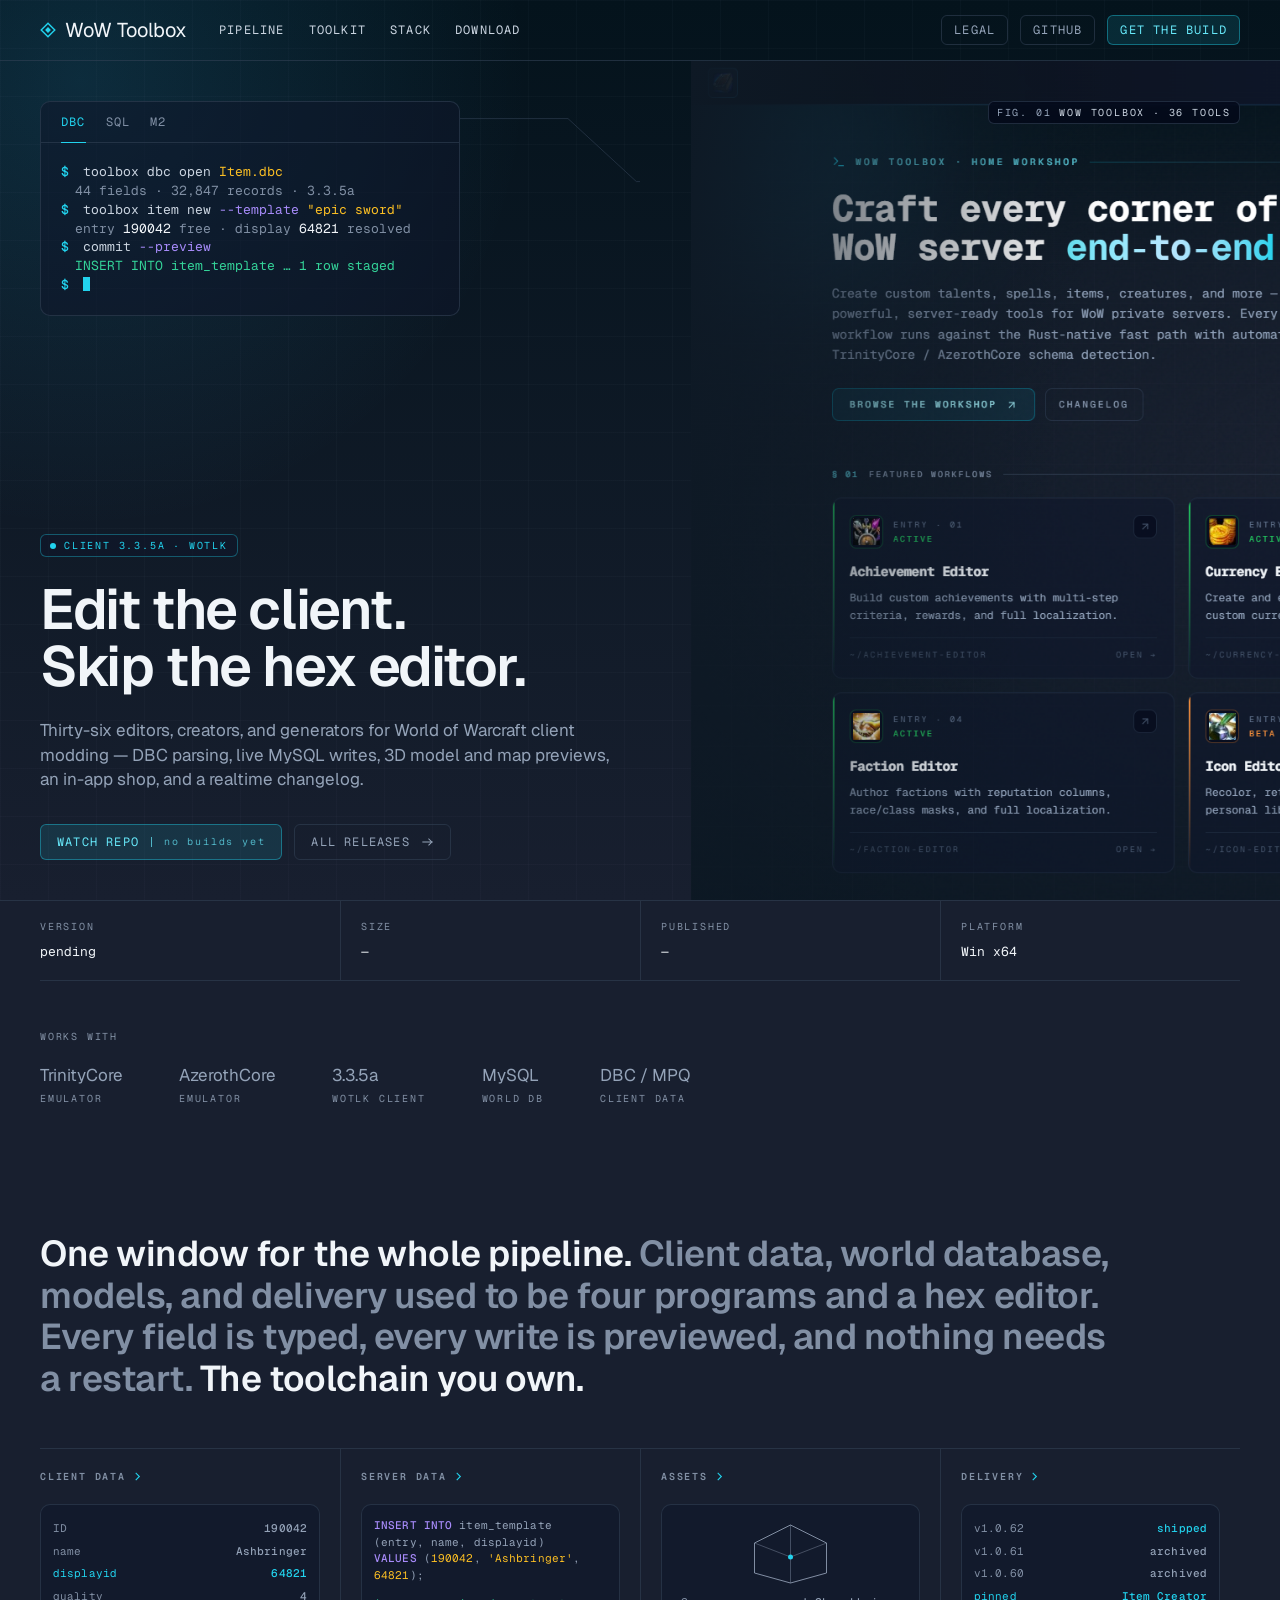
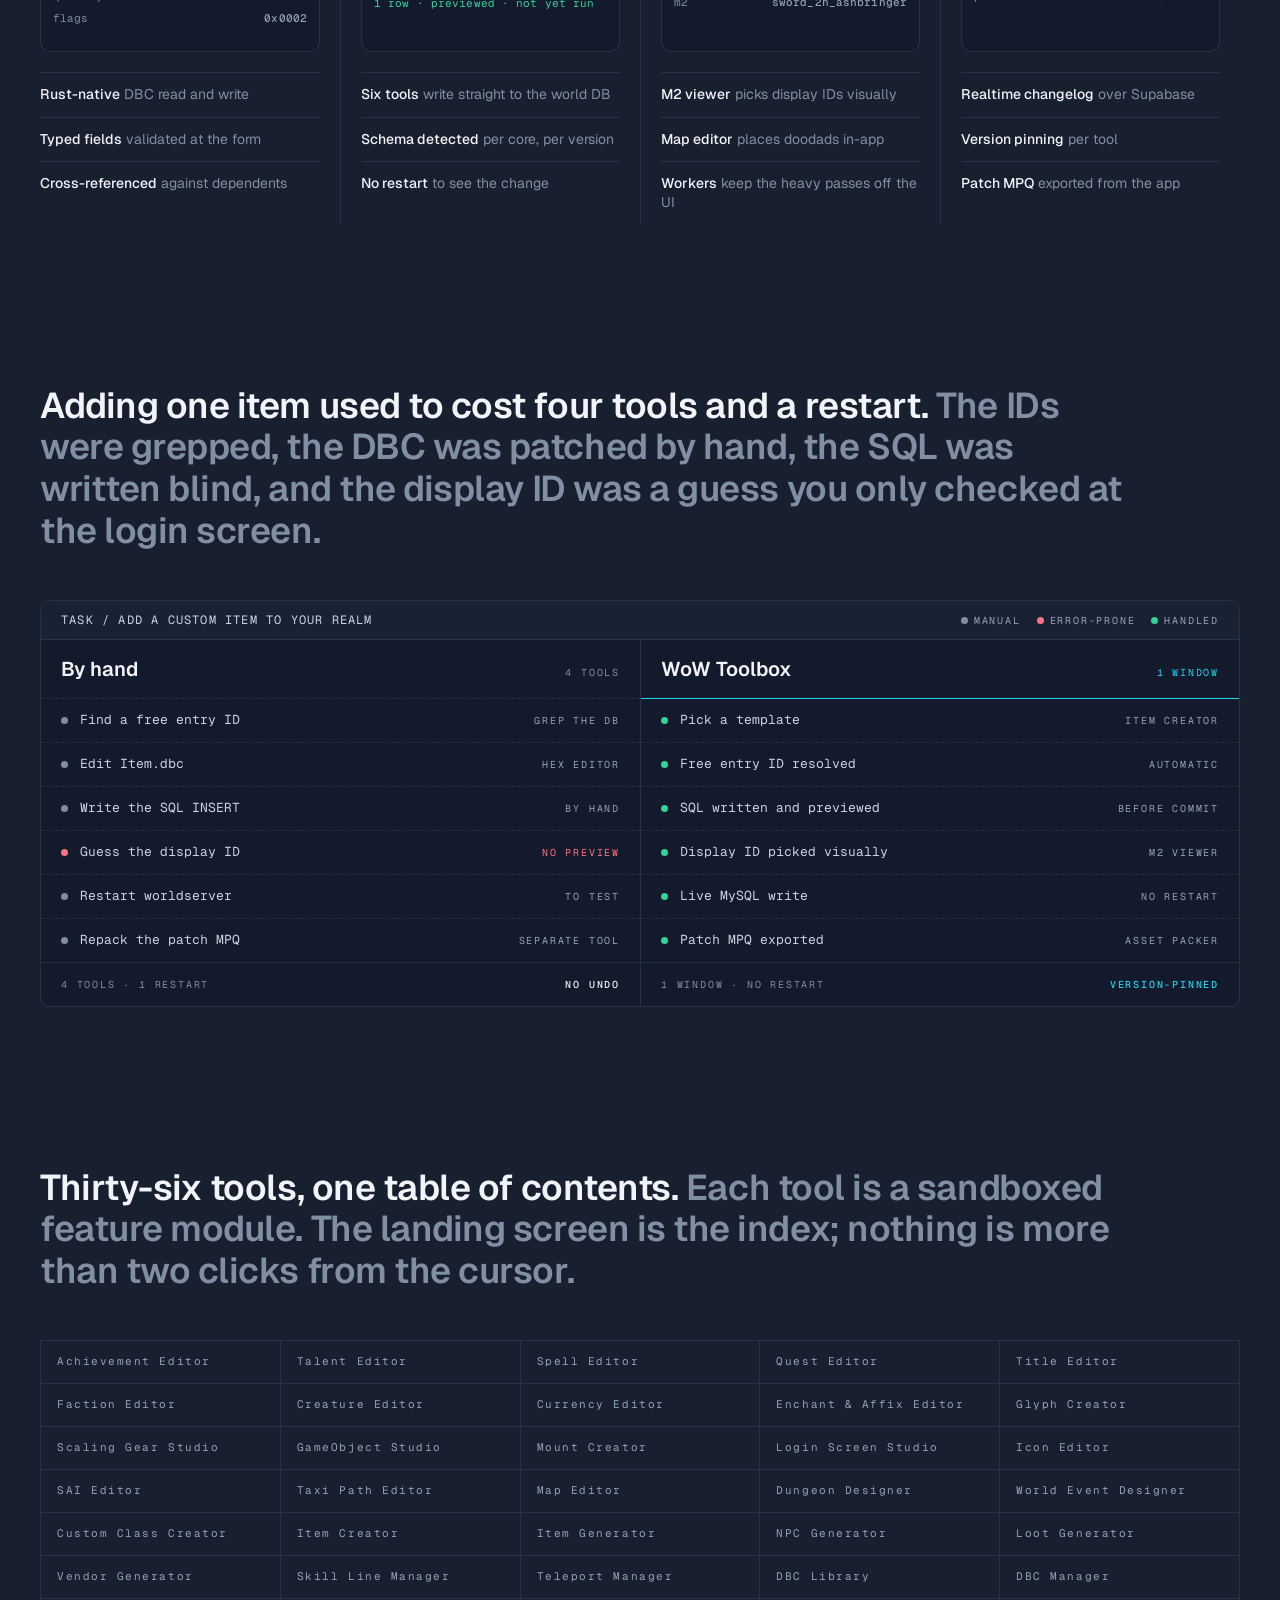
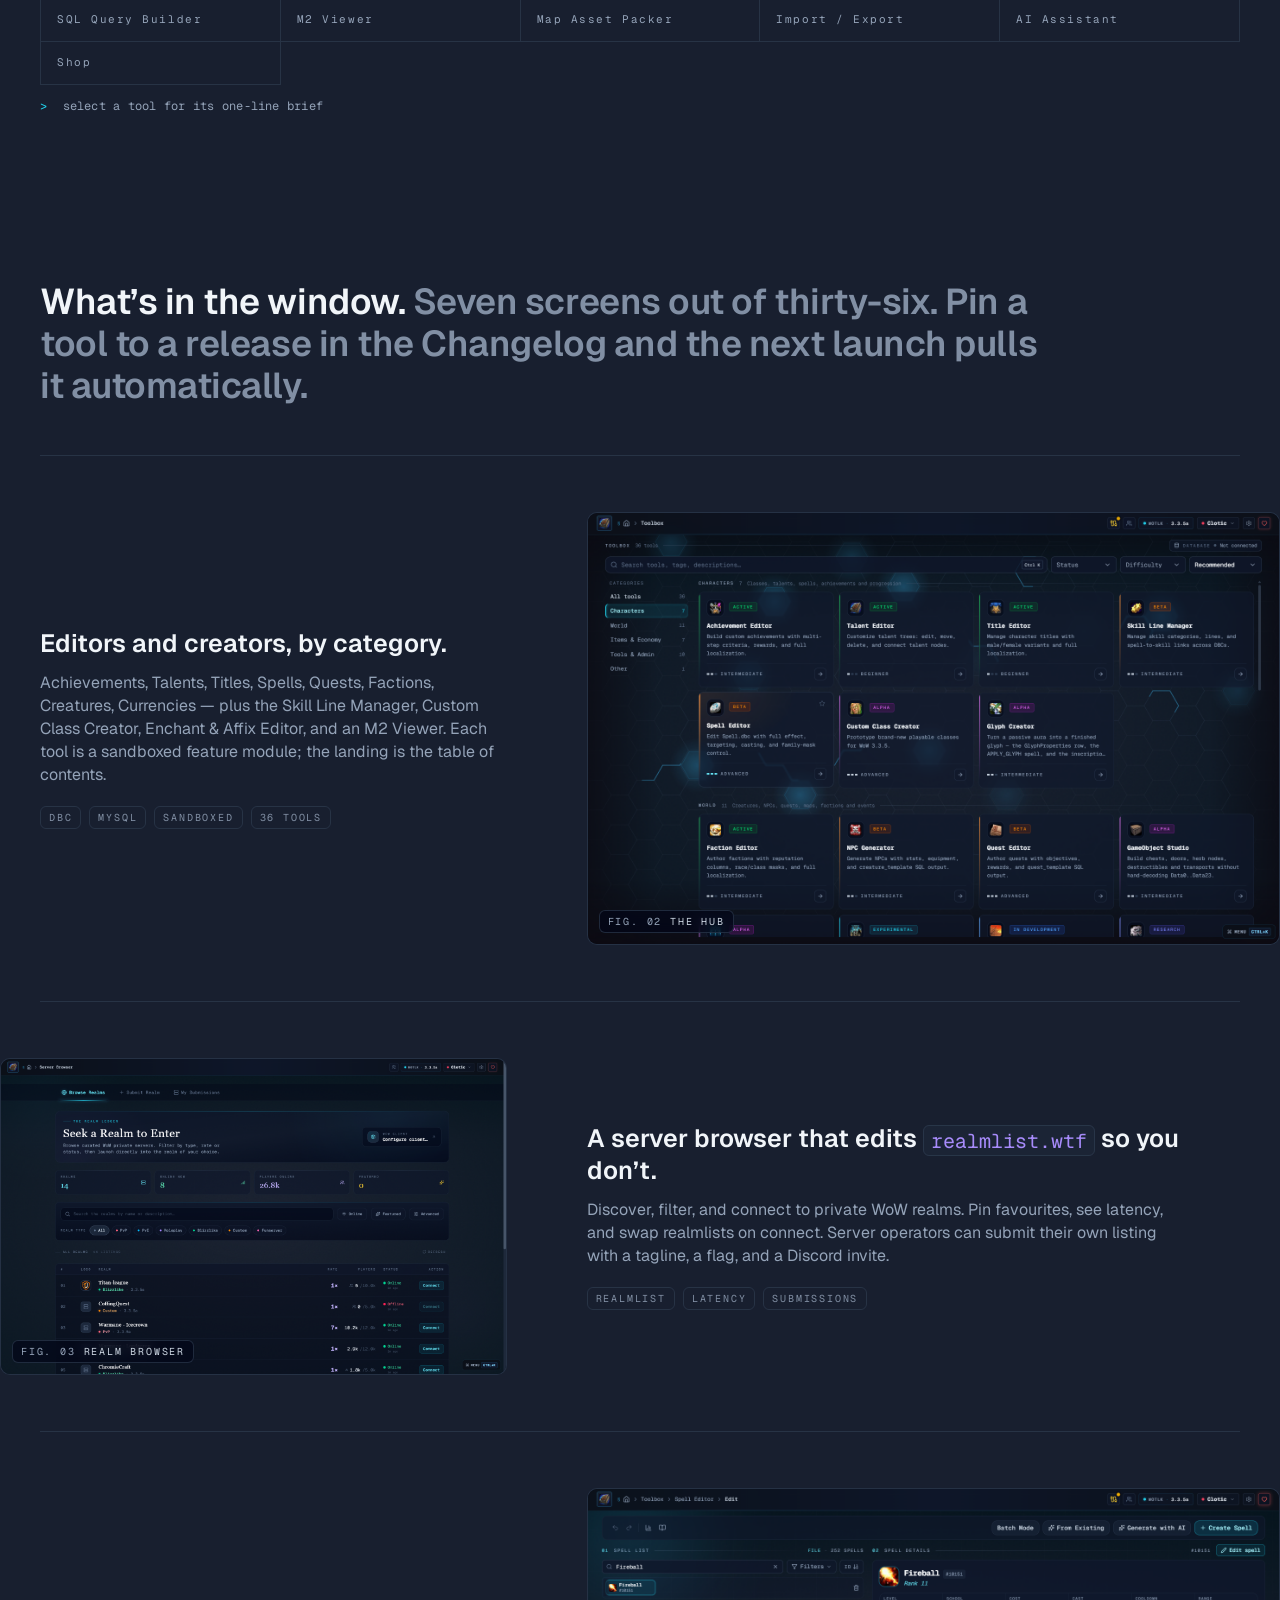
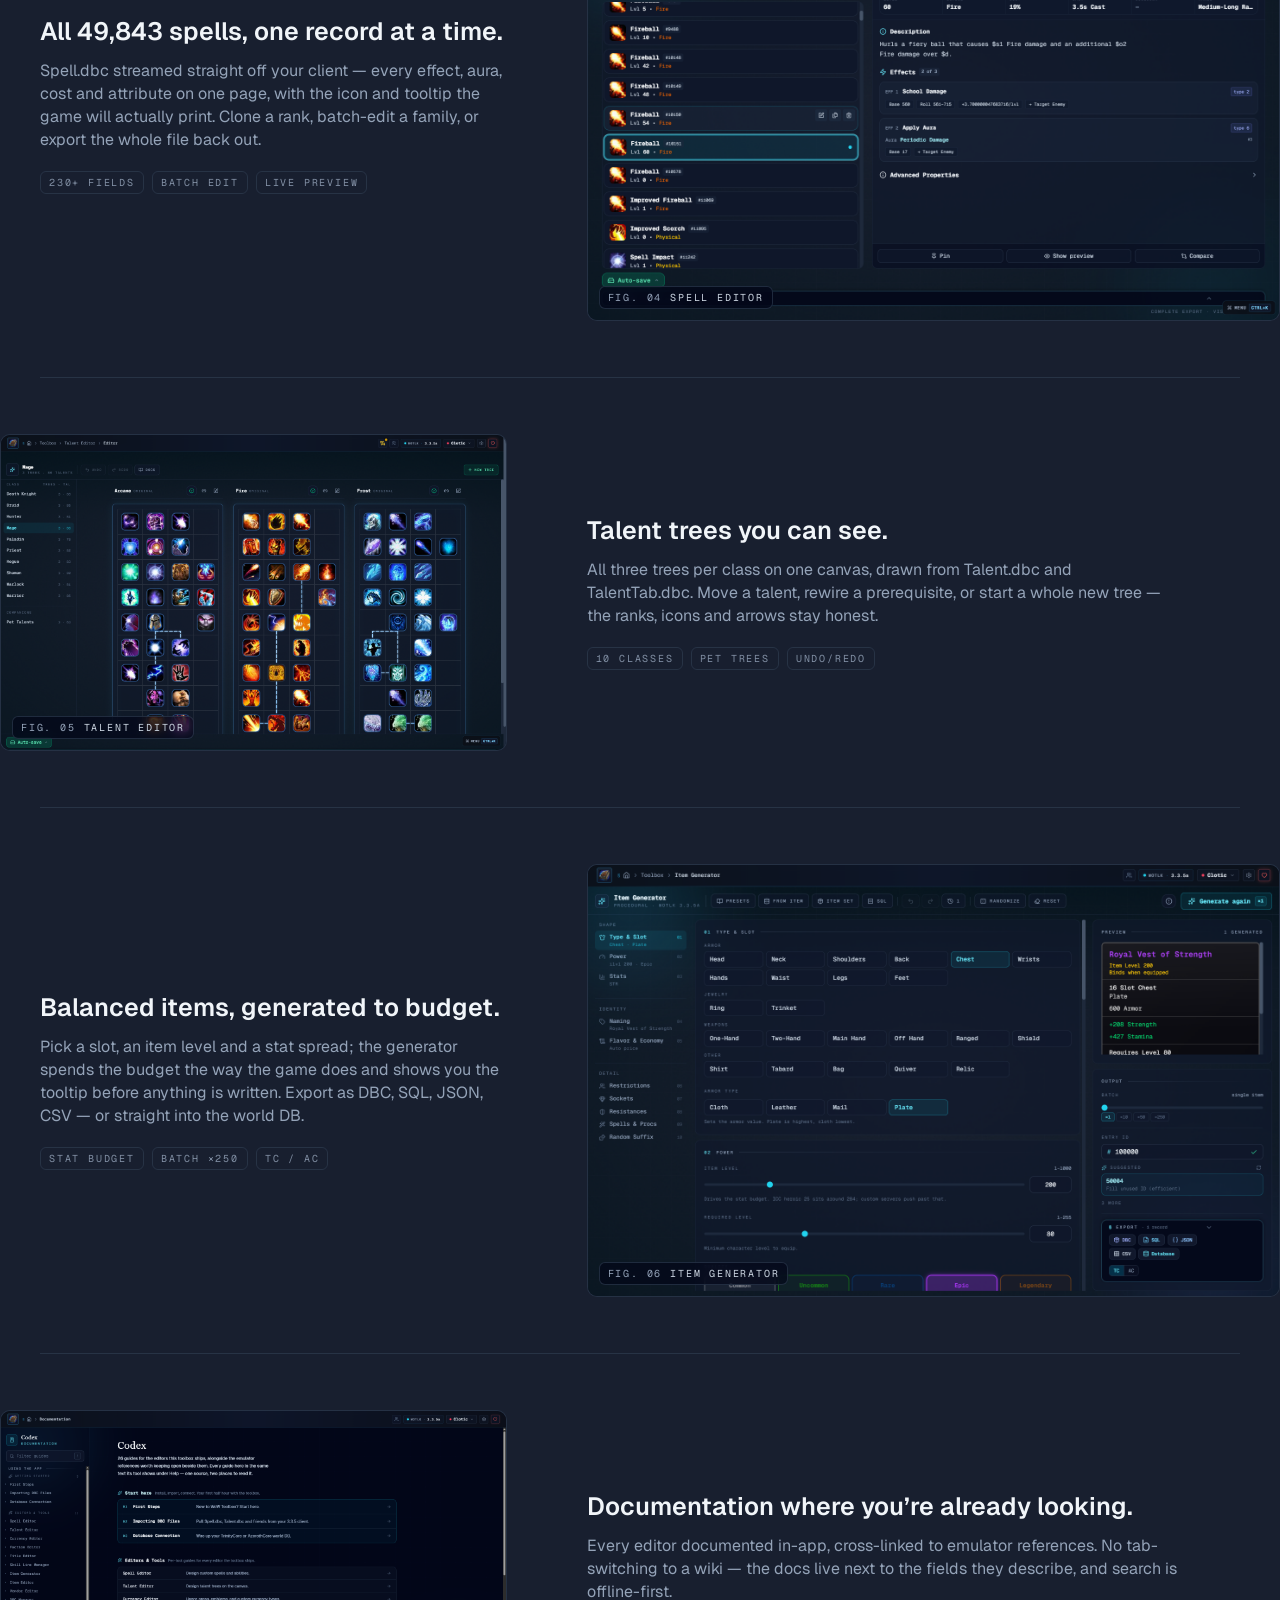
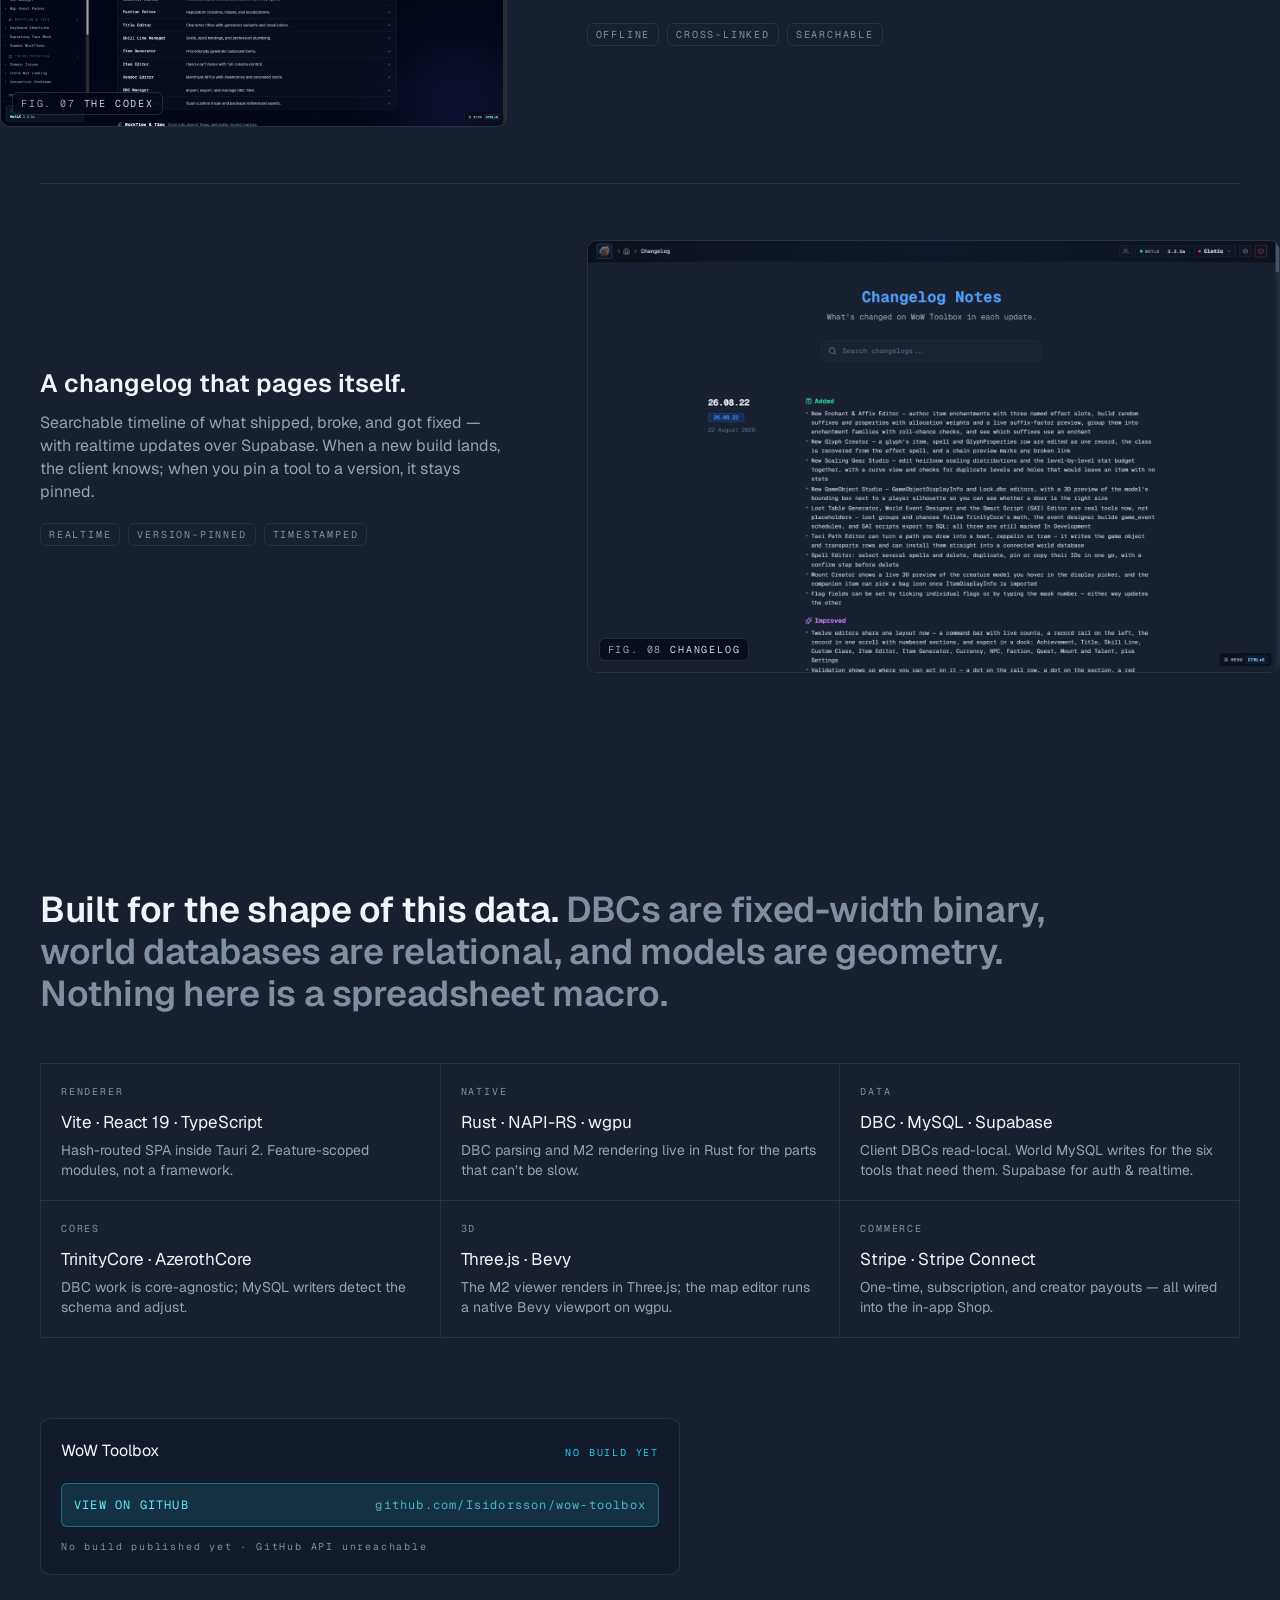
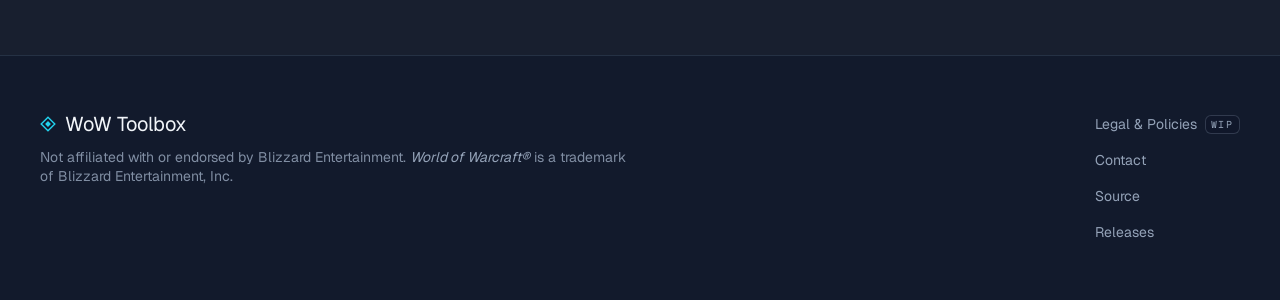
==== commit 248d9810: "feat(landing): expand to 36 tools with interactive hero and tool index Retheme the palette to the cy" ====
--- a/index.html
+++ b/index.html
@@ -4,19 +4,19 @@
   <meta charset="utf-8">
   <meta name="viewport" content="width=device-width, initial-scale=1">
   <title>WoW Toolbox — A desktop modding kit for World of Warcraft</title>
-  <meta name="description" content="WoW Toolbox is a desktop development kit for World of Warcraft client modding. 30 editors, creators, and generators in one window. Built first for 3.3.5a (WotLK); more client versions on the roadmap.">
-  <meta name="theme-color" content="#0b0e12">
+  <meta name="description" content="WoW Toolbox is a desktop development kit for World of Warcraft client modding. 36 editors, creators, and generators in one window. Built first for 3.3.5a (WotLK); more client versions on the roadmap.">
+  <meta name="theme-color" content="#04131c">
 
   <meta property="og:title" content="WoW Toolbox — A desktop modding kit for World of Warcraft">
-  <meta property="og:description" content="30 editors, creators, and generators for WoW client modding. Starting with 3.3.5a — more versions planned.">
+  <meta property="og:description" content="36 editors, creators, and generators for WoW client modding. Starting with 3.3.5a — more versions planned.">
   <meta property="og:image" content="images/toolbox-landing.png">
   <meta property="og:type" content="website">
 
-  <link rel="icon" href="data:image/svg+xml,%3Csvg xmlns='http://www.w3.org/2000/svg' viewBox='0 0 16 16'%3E%3Cpath d='M8 1.5 14.5 8 8 14.5 1.5 8Z' fill='none' stroke='%2300d892' stroke-width='1.6'/%3E%3C/svg%3E">
+  <link rel="icon" href="data:image/svg+xml,%3Csvg xmlns='http://www.w3.org/2000/svg' viewBox='0 0 16 16'%3E%3Cpath d='M8 1.5 14.5 8 8 14.5 1.5 8Z' fill='none' stroke='%2322d3ee' stroke-width='1.6'/%3E%3C/svg%3E">
 
   <link rel="preconnect" href="https://fonts.googleapis.com">
   <link rel="preconnect" href="https://fonts.gstatic.com" crossorigin>
-  <link rel="stylesheet" href="https://fonts.googleapis.com/css2?family=Inter:wght@400&family=JetBrains+Mono:wght@400&display=swap">
+  <link rel="stylesheet" href="https://fonts.googleapis.com/css2?family=Geist:wght@400;500;600&family=Geist+Mono:wght@400;500&display=swap">
   <link rel="stylesheet" href="tokens.css">
   <link rel="stylesheet" href="welcome.css">
 </head>
@@ -64,7 +64,7 @@
         <p class="badge"><i class="led" aria-hidden="true"></i>Client 3.3.5a · WotLK</p>
         <h1 class="hero__title">Edit the client.<br>Skip the hex editor.</h1>
         <p class="hero__lede">
-          Thirty editors, creators, and generators for World of Warcraft client
+          Thirty-six editors, creators, and generators for World of Warcraft client
           modding — DBC parsing, live MySQL writes, 3D model and map previews, an
           in-app shop, and a realtime changelog.
         </p>
@@ -81,12 +81,12 @@
 
       <div class="hero__term">
         <div class="term">
-          <div class="term__tabs" role="presentation">
-            <span class="term__tab is-on">DBC</span>
-            <span class="term__tab">SQL</span>
-            <span class="term__tab">M2</span>
-          </div>
-          <div class="term__body">
+          <div class="term__tabs" role="tablist" aria-label="Pipeline examples">
+            <button class="term__tab is-on" id="term-tab-dbc" role="tab" aria-selected="true" aria-controls="term-panel-dbc">DBC</button>
+            <button class="term__tab" id="term-tab-sql" role="tab" aria-selected="false" aria-controls="term-panel-sql" tabindex="-1">SQL</button>
+            <button class="term__tab" id="term-tab-m2" role="tab" aria-selected="false" aria-controls="term-panel-m2" tabindex="-1">M2</button>
+          </div>
+          <div class="term__body" id="term-panel-dbc" role="tabpanel" aria-labelledby="term-tab-dbc">
             <p><b>$</b> toolbox dbc open <em>Item.dbc</em></p>
             <p class="term__out">44 fields · 32,847 records · 3.3.5a</p>
             <p><b>$</b> toolbox item new <i>--template</i> <em>"epic sword"</em></p>
@@ -95,6 +95,22 @@
             <p class="term__ok">INSERT INTO item_template … 1 row staged</p>
             <p><b>$</b> <span class="term__caret" aria-hidden="true"></span></p>
           </div>
+          <div class="term__body" id="term-panel-sql" role="tabpanel" aria-labelledby="term-tab-sql" hidden>
+            <p><b>$</b> toolbox sql preview <i>--tool</i> <em>item-creator</em></p>
+            <p class="term__out">INSERT INTO item_template · 1 row staged</p>
+            <p><b>$</b> toolbox sql commit</p>
+            <p class="term__ok">1 row written · worldserver live</p>
+            <p class="term__out">schema: TrinityCore 3.3.5 · no restart</p>
+            <p><b>$</b> <span class="term__caret" aria-hidden="true"></span></p>
+          </div>
+          <div class="term__body" id="term-panel-m2" role="tabpanel" aria-labelledby="term-tab-m2" hidden>
+            <p><b>$</b> toolbox m2 open <em>sword_2h_ashbringer.m2</em></p>
+            <p class="term__out">geometry · textures · attachments loaded</p>
+            <p><b>$</b> toolbox display resolve <u>64821</u></p>
+            <p class="term__ok">64821 → sword_2h_ashbringer</p>
+            <p class="term__out">previewed in the M2 Viewer, not at the login screen</p>
+            <p><b>$</b> <span class="term__caret" aria-hidden="true"></span></p>
+          </div>
         </div>
         <svg class="hero__wire" viewBox="0 0 200 120" preserveAspectRatio="none" aria-hidden="true">
           <path d="M0 4 H120 L196 74 H200" fill="none" stroke="currentColor" stroke-width="1" vector-effect="non-scaling-stroke"/>
@@ -102,7 +118,7 @@
       </div>
 
       <figure class="hero__render">
-        <figcaption class="figtag">Fig. 01 <span>WoW Toolbox · 30 tools</span></figcaption>
+        <figcaption class="figtag">Fig. 01 <span>WoW Toolbox · 36 tools</span></figcaption>
         <img src="images/toolbox-landing.png" alt="WoW Toolbox landing screen showing every tool category" fetchpriority="high" decoding="async">
       </figure>
 
@@ -142,7 +158,7 @@
 
       <ul class="cols">
         <li class="col">
-          <h3 class="tag">Client data <svg class="icon" aria-hidden="true"><use href="#i-chevron"/></svg></h3>
+          <h3 class="tag"><a href="#editors">Client data <svg class="icon" aria-hidden="true"><use href="#i-chevron"/></svg></a></h3>
           <div class="tile">
             <div class="tile__row"><span>ID</span><b>190042</b></div>
             <div class="tile__row"><span>name</span><b>Ashbringer</b></div>
@@ -158,7 +174,7 @@
         </li>
 
         <li class="col">
-          <h3 class="tag">Server data <svg class="icon" aria-hidden="true"><use href="#i-chevron"/></svg></h3>
+          <h3 class="tag"><a href="#workflow">Server data <svg class="icon" aria-hidden="true"><use href="#i-chevron"/></svg></a></h3>
           <div class="tile">
             <p class="tile__sql"><b>INSERT INTO</b> item_template</p>
             <p class="tile__sql">(entry, name, displayid)</p>
@@ -174,7 +190,7 @@
         </li>
 
         <li class="col">
-          <h3 class="tag">Assets <svg class="icon" aria-hidden="true"><use href="#i-chevron"/></svg></h3>
+          <h3 class="tag"><a href="#stack">Assets <svg class="icon" aria-hidden="true"><use href="#i-chevron"/></svg></a></h3>
           <div class="tile">
             <svg class="tile__wire" viewBox="0 0 120 74" aria-hidden="true">
               <path d="M60 8 96 26v30L60 66 24 56V26Z" fill="none" stroke="currentColor" stroke-width="1"/>
@@ -191,11 +207,11 @@
         </li>
 
         <li class="col">
-          <h3 class="tag">Delivery <svg class="icon" aria-hidden="true"><use href="#i-chevron"/></svg></h3>
-          <div class="tile">
-            <div class="tile__row"><span>v1.0.62</span><b class="is-live">shipped</b></div>
-            <div class="tile__row"><span>v1.0.61</span><b>archived</b></div>
-            <div class="tile__row"><span>v1.0.60</span><b>archived</b></div>
+          <h3 class="tag"><a href="#changelog">Delivery <svg class="icon" aria-hidden="true"><use href="#i-chevron"/></svg></a></h3>
+          <div class="tile" id="delivery-tile">
+            <div class="tile__row" data-release><span>v1.0.62</span><b class="is-live">shipped</b></div>
+            <div class="tile__row" data-release><span>v1.0.61</span><b>archived</b></div>
+            <div class="tile__row" data-release><span>v1.0.60</span><b>archived</b></div>
             <div class="tile__row is-on"><span>pinned</span><b>Item Creator</b></div>
           </div>
           <ul class="facts">
@@ -208,7 +224,7 @@
     </section>
 
     <!-- Comparison diagram -->
-    <section class="band">
+    <section class="band" id="workflow">
       <h2 class="statement">
         <span>Adding one item used to cost four tools and a restart.</span>
         The IDs were grepped, the DBC was patched by hand, the SQL was written
@@ -258,36 +274,67 @@
     <!-- Full tool index -->
     <section class="band">
       <h2 class="statement">
-        <span>Thirty tools, one table of contents.</span>
+        <span>Thirty-six tools, one table of contents.</span>
         Each tool is a sandboxed feature module. The landing screen is the
         index; nothing is more than two clicks from the cursor.
       </h2>
-      <ul class="index">
-        <li>Achievement Editor</li><li>Talent Editor</li><li>Spell Editor</li><li>Quest Editor</li><li>Title Editor</li>
-        <li>Faction Editor</li><li>Creature Editor</li><li>Currency Editor</li><li>Icon Editor</li><li>SAI Editor</li>
-        <li>Taxi Path Editor</li><li>Map Editor</li><li>Dungeon Designer</li><li>World Event Designer</li><li>Custom Class Creator</li>
-        <li>Item Creator</li><li>Item Generator</li><li>NPC Generator</li><li>Loot Generator</li><li>Vendor Generator</li>
-        <li>Skill Line Manager</li><li>Teleport Manager</li><li>DBC Library</li><li>DBC Manager</li><li>SQL Query Builder</li>
-        <li>M2 Viewer</li><li>Map Asset Packer</li><li>Import / Export</li><li>AI Assistant</li><li>Shop</li>
+      <ul class="index" id="tool-index">
+        <li><button class="index__btn" data-note="achievements, criteria, and categories edited as typed records">Achievement Editor</button></li>
+        <li><button class="index__btn" data-note="talent trees, ranks, and prerequisites per class">Talent Editor</button></li>
+        <li><button class="index__btn" data-note="spell effects, auras, and attributes across the spell DBCs">Spell Editor</button></li>
+        <li><button class="index__btn" data-note="quest objectives, chains, and rewards">Quest Editor</button></li>
+        <li><button class="index__btn" data-note="player titles and the records that grant them">Title Editor</button></li>
+        <li><button class="index__btn" data-note="reputations, standings, and faction groups">Faction Editor</button></li>
+        <li><button class="index__btn" data-note="NPC templates — stats, models, and flags">Creature Editor</button></li>
+        <li><button class="index__btn" data-note="custom currencies, caps, and categories">Currency Editor</button></li>
+        <li><button class="index__btn" data-note="enchantments and random suffixes, with roll-chance checks">Enchant &amp; Affix Editor</button></li>
+        <li><button class="index__btn" data-note="a glyph's item, spell, and GlyphProperties row edited as one record">Glyph Creator</button></li>
+        <li><button class="index__btn" data-note="heirloom scaling curves and level-by-level stat budgets">Scaling Gear Studio</button></li>
+        <li><button class="index__btn" data-note="chests, doors, and transports with a 3D bounds preview">GameObject Studio</button></li>
+        <li><button class="index__btn" data-note="mounts authored end-to-end — creature, spell, and item">Mount Creator</button></li>
+        <li><button class="index__btn" data-note="the login screen rebuilt without touching the MPQ">Login Screen Studio</button></li>
+        <li><button class="index__btn" data-note="icons browsed and assigned visually">Icon Editor</button></li>
+        <li><button class="index__btn" data-note="SmartAI scripts without hand-written SQL">SAI Editor</button></li>
+        <li><button class="index__btn" data-note="flight paths drawn on a map canvas">Taxi Path Editor</button></li>
+        <li><button class="index__btn" data-note="3D terrain editing in a native Bevy viewport">Map Editor</button></li>
+        <li><button class="index__btn" data-note="instance content staged in one place">Dungeon Designer</button></li>
+        <li><button class="index__btn" data-note="seasonal world events scheduled and scripted">World Event Designer</button></li>
+        <li><button class="index__btn" data-note="a new playable class, from DBC to world DB">Custom Class Creator</button></li>
+        <li><button class="index__btn" data-note="items from templates, with previewed SQL and visual display IDs">Item Creator</button></li>
+        <li><button class="index__btn" data-note="items generated in batches from templates">Item Generator</button></li>
+        <li><button class="index__btn" data-note="NPCs generated in bulk">NPC Generator</button></li>
+        <li><button class="index__btn" data-note="loot tables rolled and written to the DB">Loot Generator</button></li>
+        <li><button class="index__btn" data-note="vendor inventories assembled and priced">Vendor Generator</button></li>
+        <li><button class="index__btn" data-note="skill lines and their ability links">Skill Line Manager</button></li>
+        <li><button class="index__btn" data-note="teleport locations managed for GMs">Teleport Manager</button></li>
+        <li><button class="index__btn" data-note="a reference for every known DBC schema">DBC Library</button></li>
+        <li><button class="index__btn" data-note="DBC import, export, and batch operations">DBC Manager</button></li>
+        <li><button class="index__btn" data-note="world-DB queries composed visually">SQL Query Builder</button></li>
+        <li><button class="index__btn" data-note="models inspected, display IDs picked on sight">M2 Viewer</button></li>
+        <li><button class="index__btn" data-note="patch MPQs exported straight from the app">Map Asset Packer</button></li>
+        <li><button class="index__btn" data-note="round-trips between client and server data">Import / Export</button></li>
+        <li><button class="index__btn" data-note="an in-app assistant for content authoring">AI Assistant</button></li>
+        <li><button class="index__btn" data-note="content packs and add-ons, Stripe-backed">Shop</button></li>
       </ul>
+      <p class="index__note" id="index-note" aria-live="polite"><b>&gt;</b> <span>select a tool for its one-line brief</span></p>
     </section>
 
     <!-- Toolkit exhibits — image bleeds to the outer edge -->
     <section class="band" id="toolkit">
       <h2 class="statement">
         <span>What&rsquo;s in the window.</span>
-        Six screens out of thirty. Pin a tool to a release in the Changelog and
-        the next launch pulls it automatically.
+        Seven screens out of thirty-six. Pin a tool to a release in the Changelog
+        and the next launch pulls it automatically.
       </h2>
 
-      <article class="ex">
+      <article class="ex" id="editors">
         <div class="ex__body">
           <h3>Editors and creators, by category.</h3>
-          <p>Achievements, Talents, Titles, Spells, Quests, Factions, Creatures, Currencies — plus the Skill Line Manager, Custom Class Creator, and an M2 Viewer. Each tool is a sandboxed feature module; the landing is the table of contents.</p>
-          <ul class="chips"><li>DBC</li><li>MySQL</li><li>Sandboxed</li><li>30 tools</li></ul>
-        </div>
-        <figure class="ex__shot">
-          <img src="images/toolbox-landing.png" alt="Landing grid with all tool categories" loading="lazy" decoding="async">
+          <p>Achievements, Talents, Titles, Spells, Quests, Factions, Creatures, Currencies — plus the Skill Line Manager, Custom Class Creator, Enchant &amp; Affix Editor, and an M2 Viewer. Each tool is a sandboxed feature module; the landing is the table of contents.</p>
+          <ul class="chips"><li>DBC</li><li>MySQL</li><li>Sandboxed</li><li>36 tools</li></ul>
+        </div>
+        <figure class="ex__shot">
+          <img src="images/toolbox-grid.png" alt="Toolbox grid showing every tool category" loading="lazy" decoding="async">
           <figcaption class="figtag">Fig. 02 <span>The hub</span></figcaption>
         </figure>
       </article>
@@ -306,29 +353,41 @@
 
       <article class="ex">
         <div class="ex__body">
-          <h3>In-app Shop, Stripe-backed.</h3>
-          <p>Content packs, templates, and tool add-ons — versioned, licensed, and delivered over the wire. Payments run through Stripe; the app handles install, verification, and update notifications.</p>
-          <ul class="chips"><li>Stripe</li><li>Licensed</li><li>Auto-install</li></ul>
-        </div>
-        <figure class="ex__shot">
-          <img src="images/shop.png" alt="In-app Shop screen" loading="lazy" decoding="async">
-          <figcaption class="figtag">Fig. 04 <span>Shop</span></figcaption>
+          <h3>All 49,843 spells, one record at a time.</h3>
+          <p>Spell.dbc streamed straight off your client — every effect, aura, cost and attribute on one page, with the icon and tooltip the game will actually print. Clone a rank, batch-edit a family, or export the whole file back out.</p>
+          <ul class="chips"><li>230+ fields</li><li>Batch edit</li><li>Live preview</li></ul>
+        </div>
+        <figure class="ex__shot">
+          <img src="images/spell-editor.png" alt="Spell Editor showing Fireball rank 11 with its effects" loading="lazy" decoding="async">
+          <figcaption class="figtag">Fig. 04 <span>Spell Editor</span></figcaption>
         </figure>
       </article>
 
       <article class="ex ex--flip">
         <div class="ex__body">
-          <h3>Creator uploads, front-of-house.</h3>
-          <p>Submissions from the community sit beside the featured catalogue. Preview before install, rate after, and creators get paid via Stripe Connect when someone buys theirs.</p>
-          <ul class="chips"><li>Stripe Connect</li><li>Ratings</li><li>Preview</li></ul>
-        </div>
-        <figure class="ex__shot">
-          <img src="images/shop-community.png" alt="Community-submitted content section" loading="lazy" decoding="async">
-          <figcaption class="figtag">Fig. 05 <span>Community</span></figcaption>
+          <h3>Talent trees you can see.</h3>
+          <p>All three trees per class on one canvas, drawn from Talent.dbc and TalentTab.dbc. Move a talent, rewire a prerequisite, or start a whole new tree — the ranks, icons and arrows stay honest.</p>
+          <ul class="chips"><li>10 classes</li><li>Pet trees</li><li>Undo/redo</li></ul>
+        </div>
+        <figure class="ex__shot">
+          <img src="images/talent-editor.png" alt="Talent Editor showing the three Mage talent trees" loading="lazy" decoding="async">
+          <figcaption class="figtag">Fig. 05 <span>Talent Editor</span></figcaption>
         </figure>
       </article>
 
       <article class="ex">
+        <div class="ex__body">
+          <h3>Balanced items, generated to budget.</h3>
+          <p>Pick a slot, an item level and a stat spread; the generator spends the budget the way the game does and shows you the tooltip before anything is written. Export as DBC, SQL, JSON, CSV — or straight into the world DB.</p>
+          <ul class="chips"><li>Stat budget</li><li>Batch &times;250</li><li>TC / AC</li></ul>
+        </div>
+        <figure class="ex__shot">
+          <img src="images/item-generator.png" alt="Item Generator with a generated epic chestpiece preview" loading="lazy" decoding="async">
+          <figcaption class="figtag">Fig. 06 <span>Item Generator</span></figcaption>
+        </figure>
+      </article>
+
+      <article class="ex ex--flip">
         <div class="ex__body">
           <h3>Documentation where you&rsquo;re already looking.</h3>
           <p>Every editor documented in-app, cross-linked to emulator references. No tab-switching to a wiki — the docs live next to the fields they describe, and search is offline-first.</p>
@@ -336,11 +395,11 @@
         </div>
         <figure class="ex__shot">
           <img src="images/docs.png" alt="Codex documentation screen" loading="lazy" decoding="async">
-          <figcaption class="figtag">Fig. 06 <span>The Codex</span></figcaption>
-        </figure>
-      </article>
-
-      <article class="ex ex--flip">
+          <figcaption class="figtag">Fig. 07 <span>The Codex</span></figcaption>
+        </figure>
+      </article>
+
+      <article class="ex" id="changelog">
         <div class="ex__body">
           <h3>A changelog that pages itself.</h3>
           <p>Searchable timeline of what shipped, broke, and got fixed — with realtime updates over Supabase. When a new build lands, the client knows; when you pin a tool to a version, it stays pinned.</p>
@@ -348,7 +407,7 @@
         </div>
         <figure class="ex__shot">
           <img src="images/changelog.png" alt="Changelog timeline" loading="lazy" decoding="async">
-          <figcaption class="figtag">Fig. 07 <span>Changelog</span></figcaption>
+          <figcaption class="figtag">Fig. 08 <span>Changelog</span></figcaption>
         </figure>
       </article>
     </section>
@@ -364,7 +423,7 @@
         <li>
           <p class="tag">Renderer</p>
           <p class="specs__v">Vite · React 19 · TypeScript</p>
-          <p class="specs__n">Hash-routed SPA inside Electron. Feature-scoped modules, not a framework.</p>
+          <p class="specs__n">Hash-routed SPA inside Tauri&nbsp;2. Feature-scoped modules, not a framework.</p>
         </li>
         <li>
           <p class="tag">Native</p>
@@ -384,7 +443,7 @@
         <li>
           <p class="tag">3D</p>
           <p class="specs__v">Three.js · Bevy</p>
-          <p class="specs__n">The M2 viewer and map editor render in the app; Bevy and wgpu carry the native passes.</p>
+          <p class="specs__n">The M2 viewer renders in Three.js; the map editor runs a native Bevy viewport on wgpu.</p>
         </li>
         <li>
           <p class="tag">Commerce</p>
--- a/tokens.css
+++ b/tokens.css
@@ -1,50 +1,62 @@
 /* ─────────────────────────────────────────────────────────────────────
    WoW Toolbox · design tokens + base
-   System: terminal-grade infrastructure. Void canvas, 1px slate hairlines,
-   mono as system chrome, weight 400 everywhere, phosphor green rationed to
-   status and active state only. Source: Setup/designToken.json.
+   System: Frost-Etched — the app's own chrome, worn by the site.
+   Blue-slate ground under a cyan-and-indigo corner glow, slate surfaces
+   at alpha, cyan as the only primary accent, mono uppercase micro-labels
+   for everything the system says. Source: the editor's
+   docs/ui-style-guide.md and src/styles/colors.css.
    Loaded before every page stylesheet.
    ───────────────────────────────────────────────────────────────────── */
 
 :root {
-  /* ── Palette ─────────────────────────────────────────────────────── */
-  --color-void-black: #0b0e12;
-  --color-carbon: #181a1d;
-  --color-graphite: #1f2124;
-  --color-slate-base: #303235;
-  --color-fog: #5d5e61;
-  --color-steel: #818284;
-  --color-ash: #a3a4a5;
-  --color-silver: #bababb;
-  --color-bone: #dedede;
-  --color-phosphor-green: #00d892;
-  --color-deep-teal: #002923;
-  --color-emerald-depth: #005441;
-  --color-diagnostic-magenta: #9f3f53;
-  --color-syntax-violet: #c58aff;
-  --color-syntax-coral: #ff6285;
-  --color-syntax-forest: #006d4a;
+  /* ── Palette — Tailwind slate + the app's accent contract ───────── */
+  --color-abyss: #04131c;        /* app gradient top — deepest ground */
+  --color-deep-slate: #181f2f;   /* app background */
+  --color-slate-950: #020617;
+  --color-slate-900: #0f172a;
+  --color-slate-800: #1e293b;
+  --color-slate-700: #334155;
+  --color-slate-600: #475569;
+  --color-slate-500: #64748b;
+  --color-slate-400: #94a3b8;
+  --color-slate-300: #cbd5e1;
+  --color-slate-100: #f1f5f9;
+  --color-cyan: #22d3ee;         /* primary — active, focused, hovered */
+  --color-cyan-bright: #67e8f9;  /* accent text on cyan washes */
+  --color-sky: #38bdf8;          /* atmosphere glow, secondary cool */
+  --color-indigo: #6366f1;       /* atmosphere glow only */
+  --color-violet: #a78bfa;       /* bulk / derived — syntax keys */
+  --color-amber: #fbbf24;        /* warning — syntax values */
+  --color-emerald: #34d399;      /* success, completed, validated */
+  --color-rose: #fb7185;         /* error and destructive only */
 
   /* ── Semantic roles ──────────────────────────────────────────────── */
-  --bg: var(--color-void-black);
-  --surface-1: var(--color-carbon);      /* cards, panels, badges */
-  --surface-2: var(--color-graphite);    /* nested / elevated panels */
-  --line: var(--color-slate-base);       /* the only hairline colour */
+  --bg: var(--color-deep-slate);
+  --surface-1: rgba(15, 23, 42, 0.55);   /* cards, panels — slate-900 at alpha */
+  --surface-2: rgba(30, 41, 59, 0.6);    /* nested / elevated — slate-800 at alpha */
+  --line: rgba(51, 65, 85, 0.6);         /* the only hairline — slate-700 at alpha */
 
-  --text-hi: var(--color-bone);          /* headlines, display copy */
-  --text: var(--color-silver);           /* body, nav */
-  --text-2: var(--color-ash);            /* secondary, links at rest */
-  --text-mut: var(--color-steel);        /* tertiary, inactive */
+  --text-hi: var(--color-slate-100);     /* headlines, display copy */
+  --text: var(--color-slate-300);        /* body, nav */
+  --text-2: var(--color-slate-400);      /* secondary, links at rest */
+  /* Muted is slate-400 at alpha — the app's textMuted idiom. Solid
+     slate-500 reads 3.5:1 on this ground and fails AA for captions. */
+  --text-mut: rgba(148, 163, 184, 0.85);
 
-  --accent: var(--color-phosphor-green); /* active / initialized / selected */
-  --action: var(--color-deep-teal);      /* the only chromatic fill */
-  --action-hi: var(--color-emerald-depth);
-  /* Readout red. Coral over magenta: same signal, passes AA on carbon. */
-  --diagnostic: var(--color-syntax-coral);
+  --accent: var(--color-cyan);           /* active / selected / primary rail */
+  --accent-hi: var(--color-cyan-bright); /* accent text on washed fills */
+  --action: rgba(34, 211, 238, 0.12);    /* primary button wash */
+  --action-hi: rgba(34, 211, 238, 0.22); /* its hover step — same hue, more alpha */
+  --action-line: rgba(34, 211, 238, 0.4);
+  --ok: var(--color-emerald);            /* success readouts */
+  --diagnostic: var(--color-rose);       /* errors, broken rows */
+
+  --syntax-key: var(--color-violet);     /* keys / keywords in code mockups */
+  --syntax-val: var(--color-amber);      /* values / strings in code mockups */
 
   /* ── Type ────────────────────────────────────────────────────────── */
-  --font-sans: 'Inter', 'Helvetica Neue', ui-sans-serif, system-ui, -apple-system, 'Segoe UI', sans-serif;
-  --font-mono: 'JetBrains Mono', 'IBM Plex Mono', ui-monospace, SFMono-Regular, Menlo, Consolas, monospace;
+  --font-sans: 'Geist', 'Inter', ui-sans-serif, system-ui, -apple-system, 'Segoe UI', sans-serif;
+  --font-mono: 'Geist Mono', 'Fira Code', 'JetBrains Mono', ui-monospace, Consolas, monospace;
 
   --text-caption: 10px;
   --text-label: 11px;
@@ -56,15 +68,16 @@
   --text-heading: 36px;
   --text-display: 65px;
 
-  --track-caption: 0.064em;
-  --track-label: 0.058em;
-  --track-chrome: 0.053em;
-  --track-display: -0.005em;
+  --track-caption: 0.18em;
+  --track-label: 0.14em;
+  --track-chrome: 0.1em;
+  --track-display: -0.02em;
 
   /* ── Shape ───────────────────────────────────────────────────────── */
-  --radius: 1px;
-  --ring-accent: inset 0 0 0 1px oklab(0.77 -0.184187 0.0538599 / 0.15);
-  --ring-neutral: inset 0 0 0 1px oklab(0.79 -0.000191013 -0.00108329 / 0.15);
+  --radius: 6px;        /* controls, chips, badges */
+  --radius-lg: 10px;    /* cards, panels, terminal frames */
+  --ring-accent: inset 0 0 0 1px rgba(34, 211, 238, 0.35);
+  --ring-neutral: inset 0 0 0 1px rgba(148, 163, 184, 0.25);
 
   /* ── Layout ──────────────────────────────────────────────────────── */
   --maxw: 1200px;
@@ -85,15 +98,36 @@
   scroll-padding-top: 88px;
 }
 
+/* Frost atmosphere: the app's canonical backdrop — abyss-to-slate ground
+   with a cyan glow top-left and an indigo glow bottom-right. */
 body {
   margin: 0;
-  background: var(--bg);
+  min-height: 100vh;
+  background-color: var(--bg);
+  background-image:
+    radial-gradient(circle 640px at 80px 80px, rgba(56, 189, 248, 0.14), transparent 70%),
+    radial-gradient(circle 720px at calc(100% - 90px) calc(100% - 90px), rgba(99, 102, 241, 0.12), transparent 70%),
+    linear-gradient(180deg, var(--color-abyss) 0%, var(--color-deep-slate) 100%);
+  background-attachment: fixed;
   color: var(--text);
   font-family: var(--font-sans);
   font-size: var(--text-lede);
   font-weight: 400;
   line-height: 1.5;
   -webkit-font-smoothing: antialiased;
+}
+
+/* The 48px grid, at whisper opacity — same as the app's <FrostAtmosphere />. */
+body::before {
+  content: "";
+  position: fixed;
+  inset: 0;
+  background-image:
+    linear-gradient(rgba(148, 163, 184, 0.035) 1px, transparent 1px),
+    linear-gradient(90deg, rgba(148, 163, 184, 0.035) 1px, transparent 1px);
+  background-size: 48px 48px;
+  pointer-events: none;
+  z-index: -1;
 }
 
 /* Mono is system chrome, not code — the ligature grid stays rigid. */
@@ -103,14 +137,15 @@
   font-variant-ligatures: none;
 }
 
-/* Hierarchy comes from size and tracking. Never from weight. */
-h1, h2, h3, h4, h5, h6, b, strong { font-weight: 400; }
-strong, b { color: var(--text-hi); }
+/* Titles are semibold slate-100 — hierarchy from weight and size, like
+   the app. Strong carries medium weight in running copy. */
+h1, h2, h3, h4, h5, h6 { font-weight: 600; }
+strong, b { font-weight: 500; color: var(--text-hi); }
 
-::selection { background: var(--action-hi); color: var(--text-hi); }
+::selection { background: rgba(34, 211, 238, 0.28); color: var(--text-hi); }
 
 :focus-visible {
-  outline: 1px solid var(--accent);
+  outline: 2px solid var(--accent);
   outline-offset: 2px;
   border-radius: var(--radius);
 }
--- a/welcome.css
+++ b/welcome.css
@@ -1,8 +1,9 @@
 /* ─────────────────────────────────────────────────────────────────────
    WoW Toolbox · welcome page
    Full-bleed bands on a 40px gutter — no centred column. Everything a
-   human reads is Inter; everything the system says is mono, uppercase,
-   wide-tracked. Depth is surface stepping and 1px slate hairlines.
+   human reads is Geist; everything the system says is Geist Mono,
+   uppercase, wide-tracked — the app's Frost-Etched chrome. Depth is
+   alpha surface stepping and 1px slate hairlines over the frost glow.
    Tokens: tokens.css
    ───────────────────────────────────────────────────────────────────── */
 
@@ -79,6 +80,19 @@
 }
 .tag .icon { color: var(--accent); font-size: 11px; }
 
+/* A tag that navigates: same chrome, cyan on hover, chevron nudges. */
+.tag a {
+  display: inline-flex;
+  align-items: center;
+  gap: 6px;
+  color: inherit;
+  text-decoration: none;
+  transition: color 0.12s linear;
+}
+.tag a .icon { transition: transform 0.15s ease-out; }
+.tag a:hover { color: var(--accent-hi); }
+.tag a:hover .icon { transform: translateX(2px); }
+
 /* ── Header — static, full-bleed, one hairline ────────────────────── */
 
 header.site { border-bottom: 1px solid var(--line); }
@@ -121,8 +135,8 @@
 .bar__end { display: flex; align-items: center; gap: var(--gap-element); }
 
 /* ── Buttons ──────────────────────────────────────────────────────────
-   Deep teal ground with a phosphor label: a status indicator that
-   happens to be clickable. */
+   The app's CONTROL.action recipe: a cyan wash with a cyan border and
+   cyan-300 text. Hover deepens alpha, never shifts hue. */
 
 .btn {
   display: inline-flex;
@@ -142,13 +156,14 @@
 
 .btn--fill {
   background: var(--action);
-  border-color: var(--action);
-  color: var(--accent);
-}
-.btn--fill:hover { background: var(--action-hi); border-color: var(--action-hi); }
-
+  border-color: var(--action-line);
+  color: var(--accent-hi);
+}
+.btn--fill:hover { background: var(--action-hi); }
+
+/* Secondary: slate at rest, cyan on hover — the app's actionNeutral. */
 .btn--ghost { border-color: var(--line); color: var(--text-2); }
-.btn--ghost:hover { border-color: var(--text-2); color: var(--text-hi); }
+.btn--ghost:hover { border-color: var(--action-line); color: var(--accent-hi); }
 
 .btn--lg { padding: 11px 16px; }
 
@@ -161,7 +176,7 @@
   text-transform: none;
 }
 
-/* ── Status badge — carbon fill, 1px inset green ring ─────────────── */
+/* ── Status badge — slate fill, 1px inset cyan ring ───────────────── */
 
 .badge {
   display: inline-flex;
@@ -237,7 +252,7 @@
   content: "";
   position: absolute;
   inset: 0;
-  background: linear-gradient(100deg, var(--bg) 0%, rgba(11, 14, 18, 0.55) 22%, rgba(11, 14, 18, 0) 60%);
+  background: linear-gradient(100deg, #0e1925 0%, rgba(14, 25, 37, 0.55) 22%, rgba(14, 25, 37, 0) 60%);
   pointer-events: none;
 }
 
@@ -274,7 +289,7 @@
 .term {
   background: var(--surface-1);
   border: 1px solid var(--line);
-  border-radius: var(--radius);
+  border-radius: var(--radius-lg);
   max-width: 420px;
 }
 .term__tabs {
@@ -284,13 +299,20 @@
   border-bottom: 1px solid var(--line);
 }
 .term__tab {
+  font: inherit;
   font-size: var(--text-chrome);
   letter-spacing: var(--track-chrome);
-  color: var(--text-mut);
+  text-transform: uppercase;
+  color: var(--text-mut);
+  background: none;
+  border: 0;
+  border-bottom: 1px solid transparent;
   padding: 11px 0;
-  border-bottom: 1px solid transparent;
   margin-bottom: -1px;
-}
+  cursor: pointer;
+  transition: color 0.12s linear;
+}
+.term__tab:hover { color: var(--text-hi); }
 .term__tab.is-on { color: var(--accent); border-bottom-color: var(--accent); }
 
 .term__body {
@@ -300,11 +322,11 @@
 }
 .term__body p { margin: 0; color: var(--text); white-space: nowrap; overflow: hidden; text-overflow: ellipsis; }
 .term__body b { color: var(--accent); margin-right: 6px; }
-.term__body i { color: var(--color-syntax-violet); font-style: normal; }
-.term__body em { color: var(--color-syntax-coral); font-style: normal; }
+.term__body i { color: var(--syntax-key); font-style: normal; }
+.term__body em { color: var(--syntax-val); font-style: normal; }
 .term__body u { color: var(--text-hi); text-decoration: none; }
 .term__out { color: var(--text-mut) !important; padding-left: 14px; }
-.term__ok { color: var(--accent) !important; padding-left: 14px; }
+.term__ok { color: var(--ok) !important; padding-left: 14px; }
 
 .term__caret {
   display: inline-block;
@@ -318,18 +340,21 @@
 
 /* ── Figure captions ──────────────────────────────────────────────── */
 
+/* Floating-chrome chip: glass over the render, like the app's canvas HUD. */
 .figtag {
   font-size: var(--text-caption);
   letter-spacing: var(--track-caption);
-  color: var(--text-mut);
+  color: var(--text-2);
   display: inline-flex;
   gap: 8px;
   border: 1px solid var(--line);
   border-radius: var(--radius);
   padding: 3px 8px;
-  background: var(--bg);
-}
-.figtag span { color: var(--text-2); }
+  background: rgba(2, 6, 23, 0.65);
+  backdrop-filter: blur(6px);
+  -webkit-backdrop-filter: blur(6px);
+}
+.figtag span { color: var(--text); }
 .hero__render .figtag {
   position: absolute;
   top: var(--gutter);
@@ -430,7 +455,7 @@
 .tile {
   background: var(--surface-1);
   border: 1px solid var(--line);
-  border-radius: var(--radius);
+  border-radius: var(--radius-lg);
   padding: var(--gap-element);
   font-size: var(--text-label);
   letter-spacing: 0.01em;
@@ -451,9 +476,9 @@
 .tile__row.is-on b { color: var(--accent); }
 .tile__row b.is-live { color: var(--accent); }
 .tile__sql { margin: 0; color: var(--text-2); white-space: nowrap; overflow: hidden; text-overflow: ellipsis; }
-.tile__sql b { color: var(--color-syntax-violet); }
-.tile__sql u { color: var(--color-syntax-coral); text-decoration: none; }
-.tile__ok { margin: var(--gap-element) 0 0; color: var(--accent); }
+.tile__sql b { color: var(--syntax-key); }
+.tile__sql u { color: var(--syntax-val); text-decoration: none; }
+.tile__ok { margin: var(--gap-element) 0 0; color: var(--ok); }
 .tile__wire { width: 100%; height: 74px; color: var(--text-mut); display: block; }
 .tile__wire circle { fill: var(--accent); }
 
@@ -474,7 +499,8 @@
 .panel {
   background: var(--surface-1);
   border: 1px solid var(--line);
-  border-radius: var(--radius);
+  border-radius: var(--radius-lg);
+  overflow: hidden;
 }
 .panel__bar {
   background: var(--surface-2);
@@ -546,7 +572,7 @@
 .jobs .status--err { color: var(--diagnostic); }
 
 .dot { width: 7px; height: 7px; border-radius: 50%; background: var(--text-mut); flex: none; }
-.dot--ok { background: var(--accent); }
+.dot--ok { background: var(--ok); }
 .dot--bad { background: var(--diagnostic); }
 
 .panel__foot {
@@ -576,7 +602,6 @@
 .index li {
   border-bottom: 1px solid var(--line);
   border-right: 1px solid var(--line);
-  padding: 13px 16px;
   font-size: var(--text-label);
   letter-spacing: var(--track-label);
   line-height: 1.45;
@@ -584,6 +609,36 @@
   transition: background-color 0.12s linear, color 0.12s linear;
 }
 .index li:hover { background: var(--surface-1); color: var(--accent); }
+.index li.is-on { background: var(--surface-1); color: var(--accent); }
+
+.index__btn {
+  display: block;
+  width: 100%;
+  background: none;
+  border: 0;
+  margin: 0;
+  padding: 13px 16px;
+  font: inherit;
+  letter-spacing: inherit;
+  line-height: inherit;
+  color: inherit;
+  text-align: left;
+  cursor: pointer;
+}
+
+/* The readout the index drives — a prompt line, updated per selection. */
+.index__note {
+  margin: var(--gap-element) 0 0;
+  font-family: var(--font-mono);
+  font-feature-settings: "calt" 0;
+  font-size: var(--text-chrome);
+  letter-spacing: 0.02em;
+  line-height: 1.5;
+  color: var(--text-2);
+  min-height: 24px;
+}
+.index__note b { color: var(--accent); font-weight: 400; margin-right: 8px; }
+.index__note .index__note-name { color: var(--text-hi); }
 
 /* ── Toolkit exhibits — the shot bleeds to the outer edge ─────────── */
 
@@ -605,7 +660,8 @@
 }
 .ex__body h3 code {
   font-size: 0.8em;
-  color: var(--color-syntax-violet);
+  font-weight: 400;
+  color: var(--syntax-key);
   background: var(--surface-2);
   border: 1px solid var(--line);
   border-radius: var(--radius);
@@ -627,7 +683,7 @@
   display: block;
   background: var(--surface-1);
   border: 1px solid var(--line);
-  border-radius: var(--radius);
+  border-radius: var(--radius-lg);
 }
 .ex__shot .figtag { position: absolute; left: var(--gap-element); bottom: var(--gap-element); }
 
@@ -672,7 +728,7 @@
 .prompt {
   background: var(--surface-1);
   border: 1px solid var(--line);
-  border-radius: var(--radius);
+  border-radius: var(--radius-lg);
   padding: var(--pad-card);
   max-width: 640px;
 }
@@ -695,18 +751,18 @@
   justify-content: space-between;
   gap: var(--pad-card);
   background: var(--action);
-  border: 1px solid var(--action);
+  border: 1px solid var(--action-line);
   border-radius: var(--radius);
   padding: 12px var(--gap-element);
-  color: var(--accent);
+  color: var(--accent-hi);
   text-decoration: none;
   font-size: var(--text-chrome);
   letter-spacing: var(--track-chrome);
   transition: background-color 0.12s linear, border-color 0.12s linear;
 }
-.prompt__action:hover { background: var(--action-hi); border-color: var(--action-hi); }
+.prompt__action:hover { background: var(--action-hi); }
 .prompt__file {
-  color: var(--accent);
+  color: var(--accent-hi);
   opacity: 0.72;
   overflow: hidden;
   text-overflow: ellipsis;
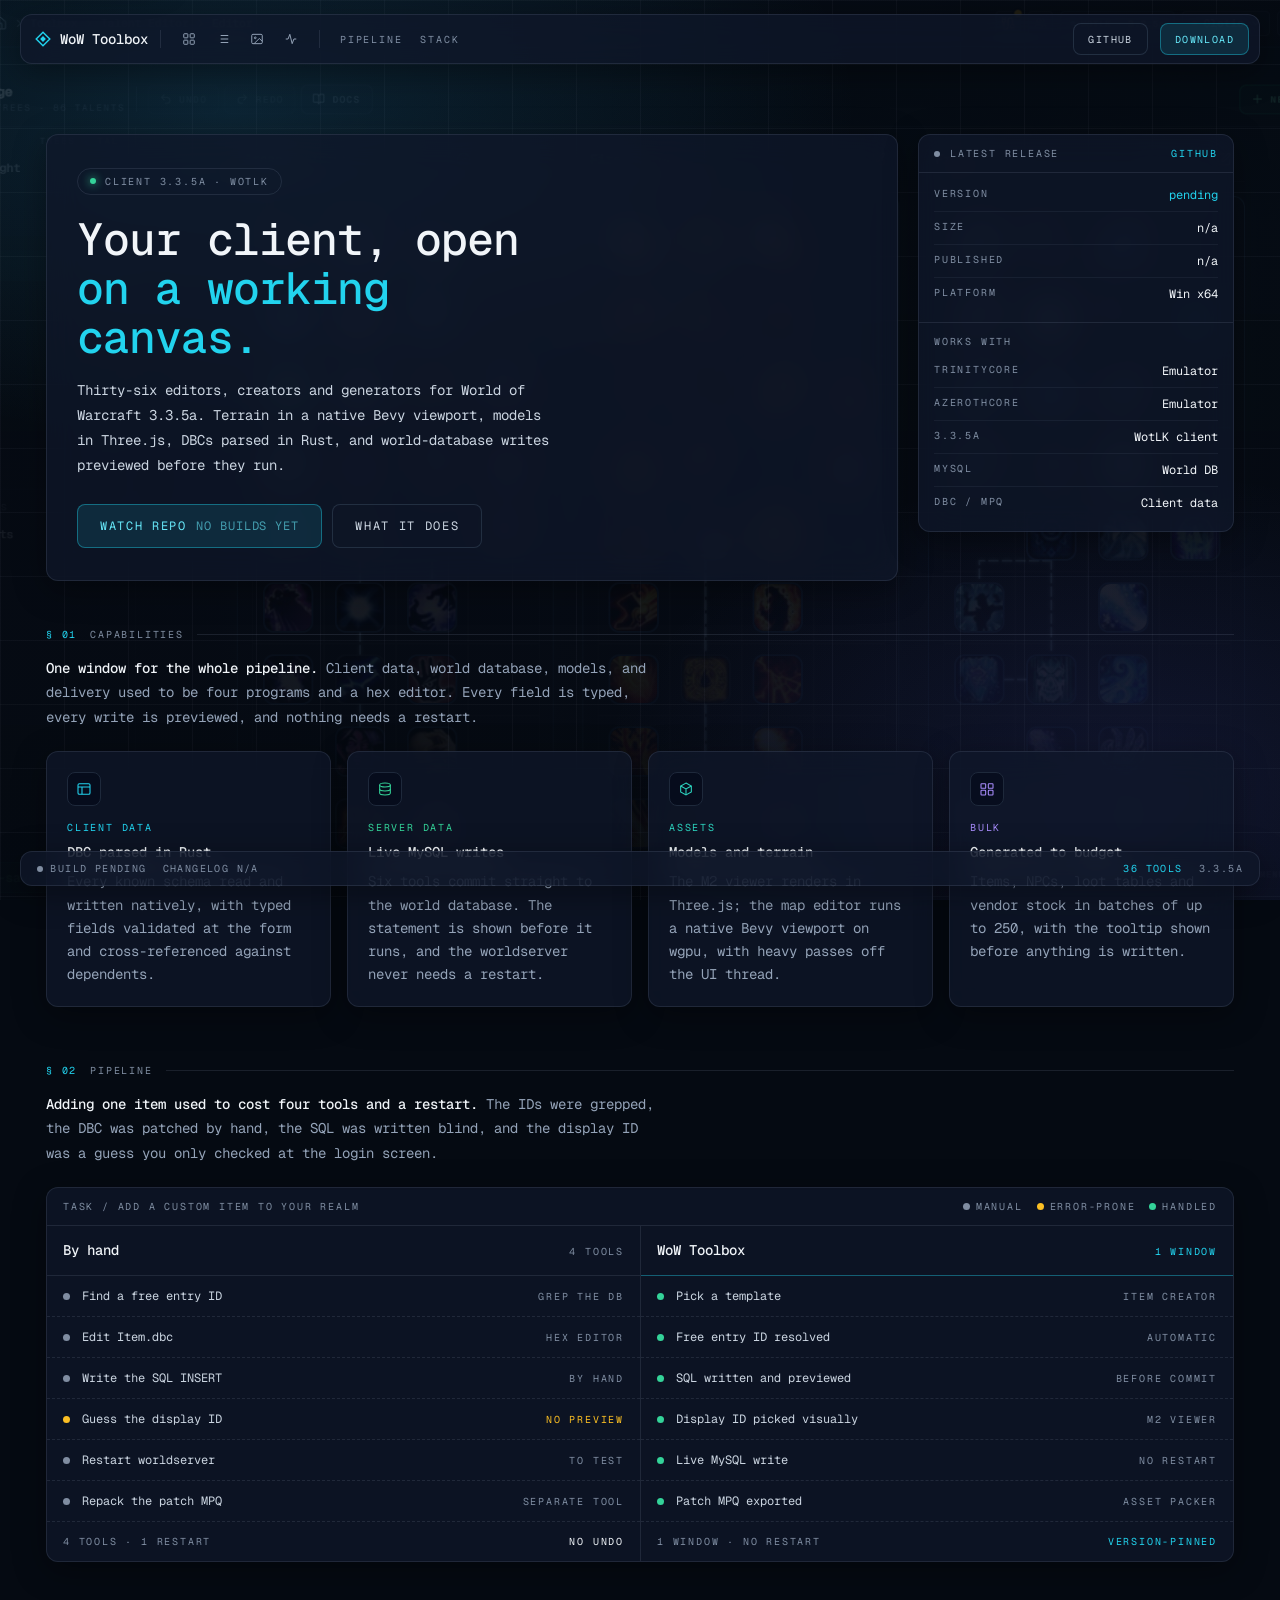
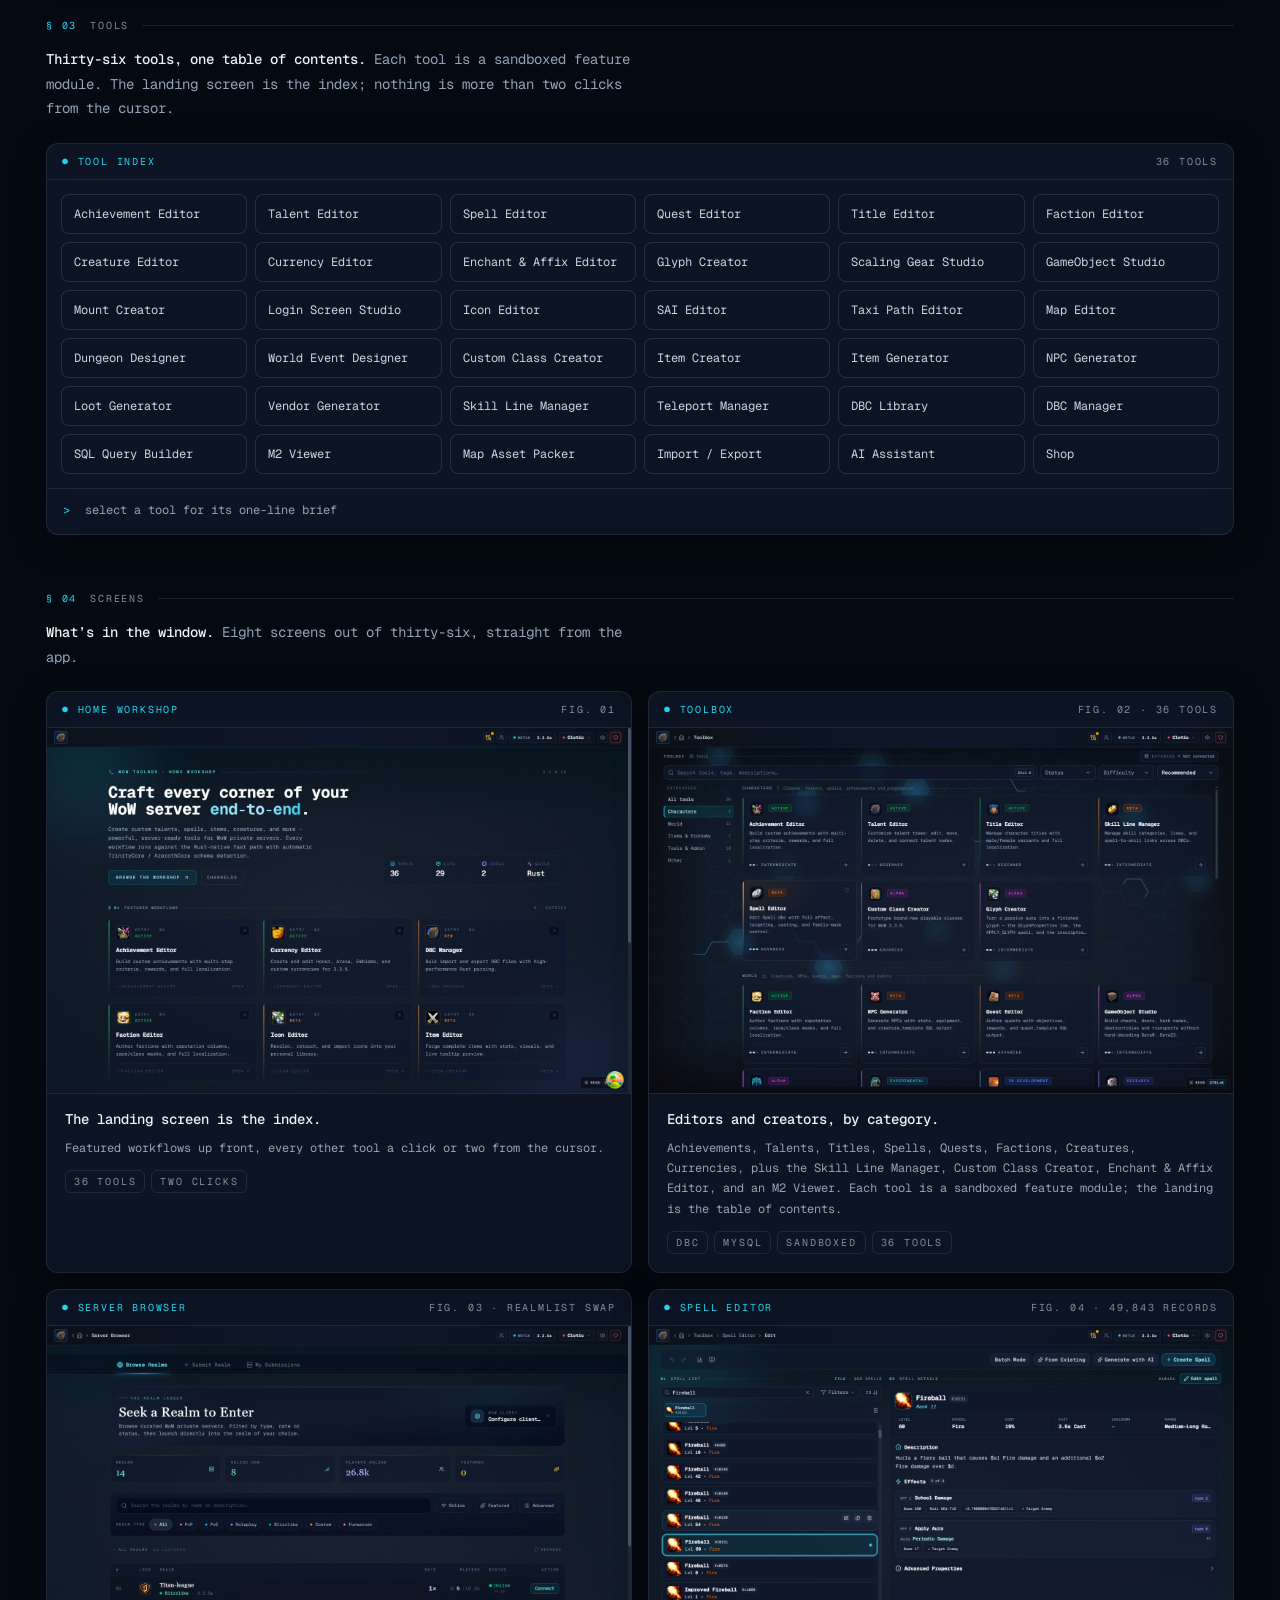
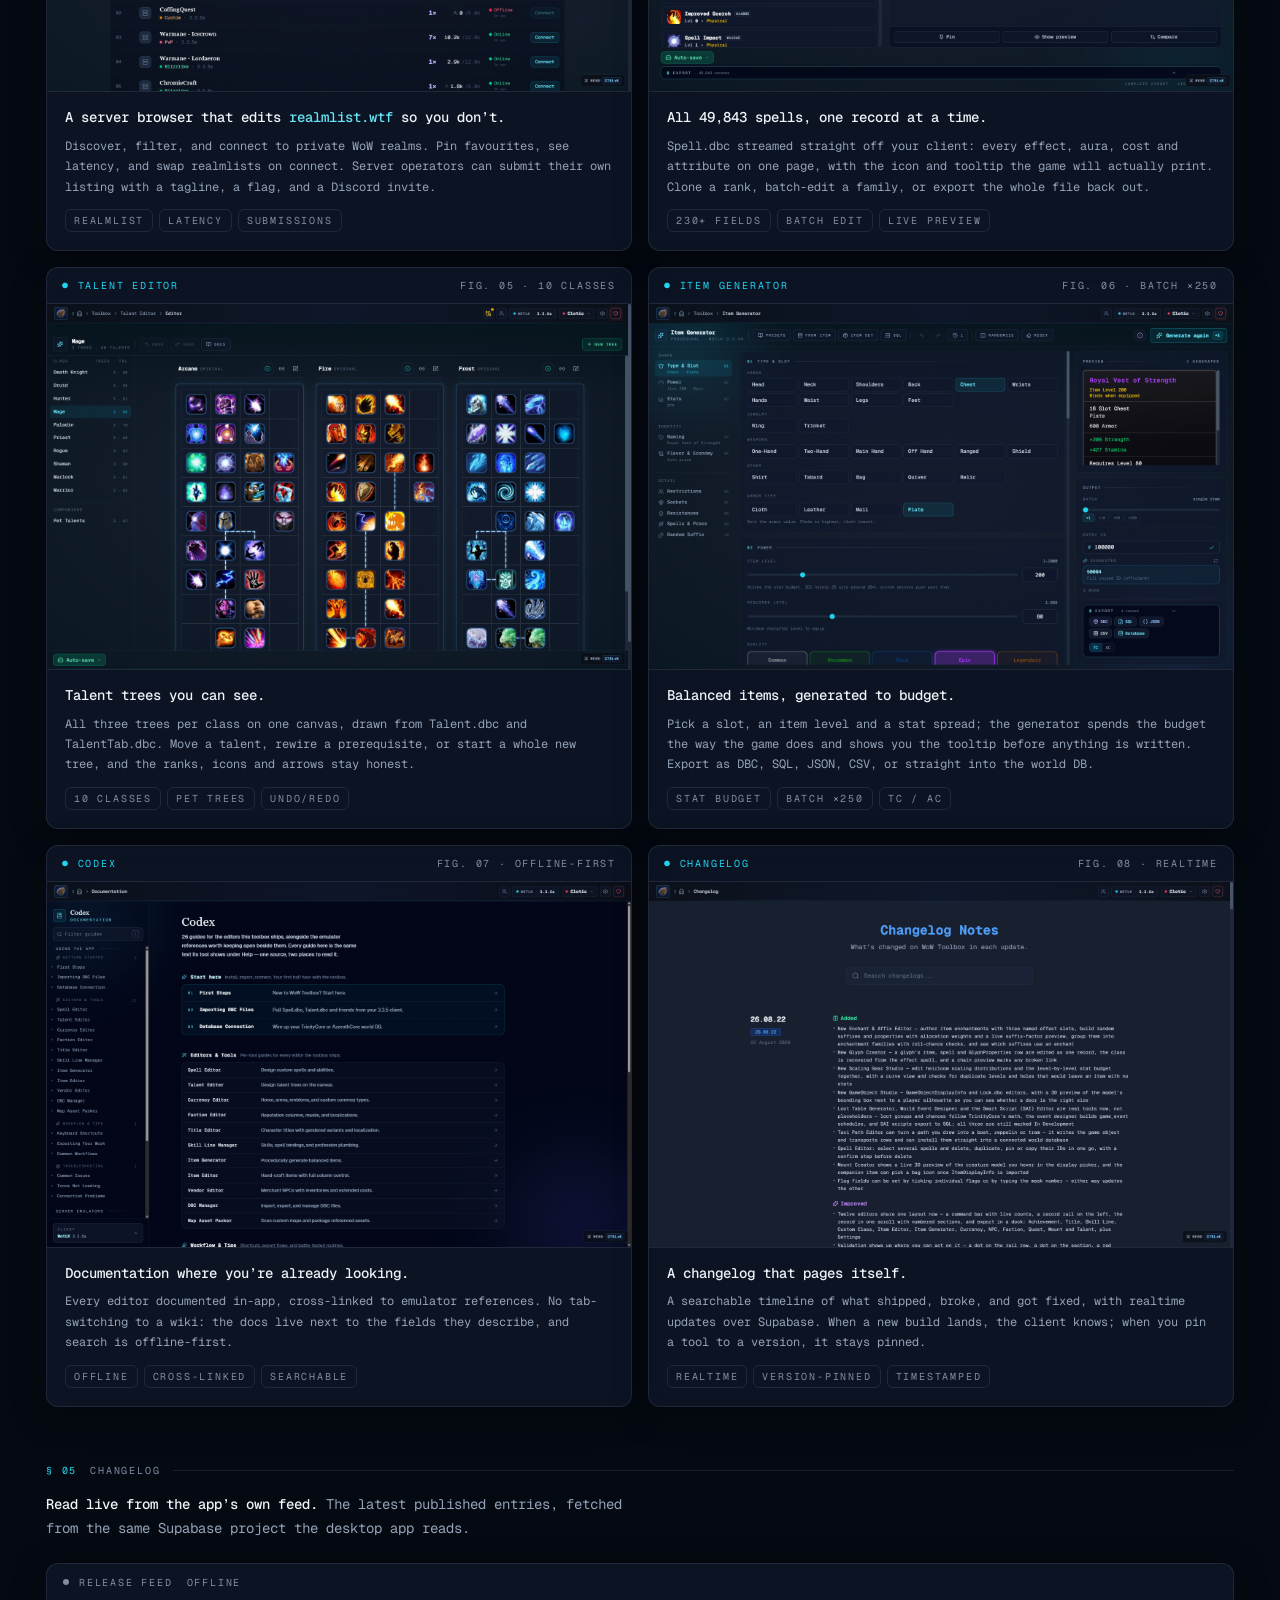
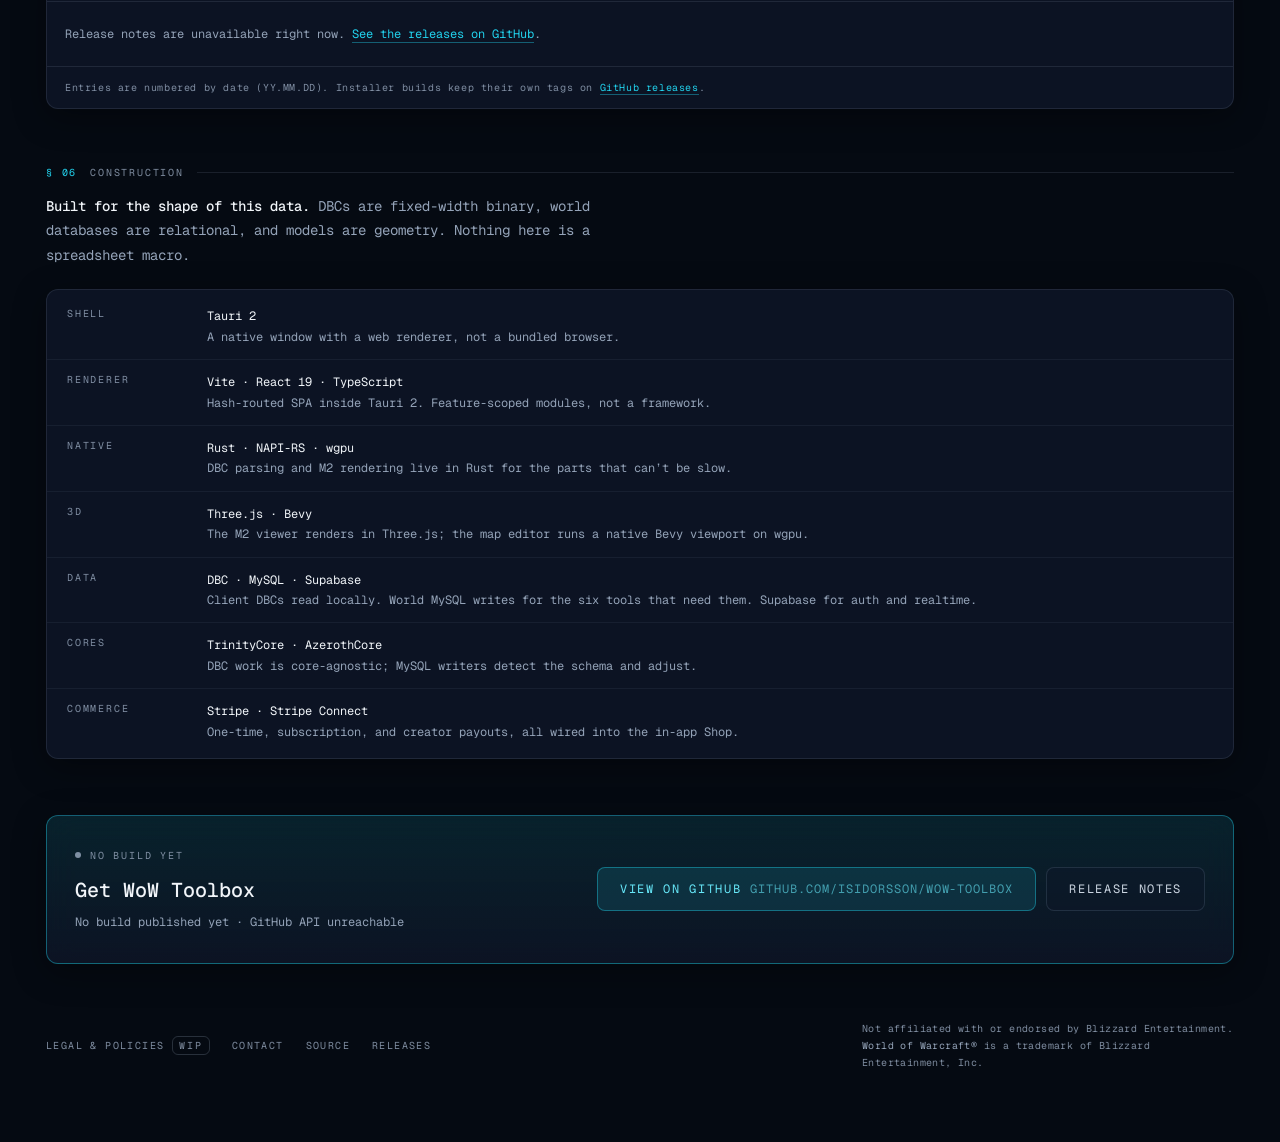
==== commit d82c3bbe: "feat(landing): rebuild on the app's floating-canvas chrome with a live changelog feed Promote the fl" ====
--- a/index.html
+++ b/index.html
@@ -3,12 +3,12 @@
 <head>
   <meta charset="utf-8">
   <meta name="viewport" content="width=device-width, initial-scale=1">
-  <title>WoW Toolbox — A desktop modding kit for World of Warcraft</title>
+  <title>WoW Toolbox: a desktop modding kit for World of Warcraft</title>
   <meta name="description" content="WoW Toolbox is a desktop development kit for World of Warcraft client modding. 36 editors, creators, and generators in one window. Built first for 3.3.5a (WotLK); more client versions on the roadmap.">
-  <meta name="theme-color" content="#04131c">
-
-  <meta property="og:title" content="WoW Toolbox — A desktop modding kit for World of Warcraft">
-  <meta property="og:description" content="36 editors, creators, and generators for WoW client modding. Starting with 3.3.5a — more versions planned.">
+  <meta name="theme-color" content="#050a12">
+
+  <meta property="og:title" content="WoW Toolbox: a desktop modding kit for World of Warcraft">
+  <meta property="og:description" content="36 editors, creators, and generators for WoW client modding. Starting with 3.3.5a, more versions planned.">
   <meta property="og:image" content="images/toolbox-landing.png">
   <meta property="og:type" content="website">
 
@@ -16,480 +16,380 @@
 
   <link rel="preconnect" href="https://fonts.googleapis.com">
   <link rel="preconnect" href="https://fonts.gstatic.com" crossorigin>
-  <link rel="stylesheet" href="https://fonts.googleapis.com/css2?family=Geist:wght@400;500;600&family=Geist+Mono:wght@400;500&display=swap">
+  <link rel="preconnect" href="https://api.github.com">
+  <link rel="preconnect" href="https://sxwbyrumbiedxawtirmc.supabase.co">
+  <link rel="stylesheet" href="https://fonts.googleapis.com/css2?family=Geist+Mono:wght@400;500;600&display=swap">
   <link rel="stylesheet" href="tokens.css">
   <link rel="stylesheet" href="welcome.css">
+  <link rel="stylesheet" href="changelog.css">
 </head>
 <body>
 
-  <svg class="sprite" aria-hidden="true" focusable="false">
-    <symbol id="i-mark" viewBox="0 0 16 16">
-      <path d="M8 1.2 14.8 8 8 14.8 1.2 8Z" fill="none" stroke="currentColor" stroke-width="1.4"/>
-      <path d="M8 5.1 10.9 8 8 10.9 5.1 8Z" fill="currentColor"/>
-    </symbol>
-    <symbol id="i-chevron" viewBox="0 0 12 12">
-      <path d="m4.5 2.5 3.5 3.5-3.5 3.5" fill="none" stroke="currentColor" stroke-width="1.2" stroke-linecap="square"/>
-    </symbol>
-    <symbol id="i-arrow" viewBox="0 0 14 12">
-      <path d="M1 6h11M8 2.5 11.5 6 8 9.5" fill="none" stroke="currentColor" stroke-width="1.2" stroke-linecap="square"/>
-    </symbol>
-  </svg>
-
-  <header class="site">
-    <div class="bar">
+  <a class="skip float" href="#main">Skip to content</a>
+
+  <!-- The working canvas: fixed behind everything, as a viewport would be. -->
+  <div class="canvas" aria-hidden="true">
+    <img src="images/talent-editor.png" alt="" width="1600" height="1000" decoding="async">
+  </div>
+
+  <div class="page">
+
+    <!-- Floating toolbar -->
+    <header class="toolbar float">
       <a class="brand" href="./">
-        <svg class="icon brand__mark" aria-hidden="true"><use href="#i-mark"/></svg>
-        <span class="brand__word">WoW Toolbox</span>
+        <svg width="16" height="16" viewBox="0 0 16 16" aria-hidden="true" focusable="false"><path d="M8 1.2 14.8 8 8 14.8 1.2 8Z" fill="none" stroke="currentColor" stroke-width="1.4"/><path d="M8 5.1 10.9 8 8 10.9 5.1 8Z" fill="currentColor"/></svg>
+        <b>WoW Toolbox</b>
       </a>
-      <nav class="nav" aria-label="Primary">
-        <a href="#pipeline">Pipeline</a>
-        <a href="#toolkit">Toolkit</a>
-        <a href="#stack">Stack</a>
-        <a href="#download">Download</a>
+      <nav class="toolbar__nav" aria-label="Page sections">
+        <span class="sep" aria-hidden="true"></span>
+        <span class="tools">
+          <a href="#what" title="Capabilities" aria-label="Capabilities"><svg width="14" height="14" viewBox="0 0 24 24" fill="none" stroke="currentColor" stroke-width="1.7" aria-hidden="true" focusable="false"><rect x="3" y="3" width="7" height="7" rx="1"/><rect x="14" y="3" width="7" height="7" rx="1"/><rect x="3" y="14" width="7" height="7" rx="1"/><rect x="14" y="14" width="7" height="7" rx="1"/></svg></a>
+          <a href="#tools" title="Tool index" aria-label="Tool index"><svg width="14" height="14" viewBox="0 0 24 24" fill="none" stroke="currentColor" stroke-width="1.7" aria-hidden="true" focusable="false"><path d="M8 6h13M8 12h13M8 18h13M3 6h.01M3 12h.01M3 18h.01"/></svg></a>
+          <a href="#screens" title="Screens" aria-label="Screens"><svg width="14" height="14" viewBox="0 0 24 24" fill="none" stroke="currentColor" stroke-width="1.7" aria-hidden="true" focusable="false"><rect x="3" y="4" width="18" height="16" rx="2"/><circle cx="9" cy="10" r="1.5"/><path d="m21 16-5-5-9 9"/></svg></a>
+          <a href="#changelog" title="Changelog" aria-label="Changelog"><svg width="14" height="14" viewBox="0 0 24 24" fill="none" stroke="currentColor" stroke-width="1.7" aria-hidden="true" focusable="false"><path d="M3 12h4l3-8 4 16 3-8h4"/></svg></a>
+        </span>
+        <span class="sep" aria-hidden="true"></span>
+        <span class="links">
+          <a href="#pipeline">Pipeline</a>
+          <a href="#stack">Stack</a>
+        </span>
       </nav>
-      <div class="bar__end">
-        <a class="btn btn--ghost" href="legal.html">Legal</a>
-        <a class="btn btn--ghost" href="https://github.com/Isidorsson/wow-toolbox" rel="noopener">GitHub</a>
-        <a class="btn btn--fill" href="#download">Get the build</a>
-      </div>
-    </div>
-  </header>
-
-  <main>
-
-    <!-- Hero — terminal top-left, render bleeding right, headline lower-left. -->
-    <section class="hero">
-
-      <div class="hero__copy">
-        <p class="badge"><i class="led" aria-hidden="true"></i>Client 3.3.5a · WotLK</p>
-        <h1 class="hero__title">Edit the client.<br>Skip the hex editor.</h1>
-        <p class="hero__lede">
-          Thirty-six editors, creators, and generators for World of Warcraft client
-          modding — DBC parsing, live MySQL writes, 3D model and map previews, an
-          in-app shop, and a realtime changelog.
-        </p>
-        <div class="actions">
-          <a href="https://github.com/Isidorsson/wow-toolbox/releases" class="btn btn--fill btn--lg" id="cta-download">
-            <span class="btn__label">Download</span>
-            <span class="btn__detail" id="cta-version">checking…</span>
-          </a>
-          <a href="https://github.com/Isidorsson/wow-toolbox/releases" class="btn btn--ghost btn--lg">
-            All releases <svg class="icon" aria-hidden="true"><use href="#i-arrow"/></svg>
-          </a>
-        </div>
-      </div>
-
-      <div class="hero__term">
-        <div class="term">
-          <div class="term__tabs" role="tablist" aria-label="Pipeline examples">
-            <button class="term__tab is-on" id="term-tab-dbc" role="tab" aria-selected="true" aria-controls="term-panel-dbc">DBC</button>
-            <button class="term__tab" id="term-tab-sql" role="tab" aria-selected="false" aria-controls="term-panel-sql" tabindex="-1">SQL</button>
-            <button class="term__tab" id="term-tab-m2" role="tab" aria-selected="false" aria-controls="term-panel-m2" tabindex="-1">M2</button>
-          </div>
-          <div class="term__body" id="term-panel-dbc" role="tabpanel" aria-labelledby="term-tab-dbc">
-            <p><b>$</b> toolbox dbc open <em>Item.dbc</em></p>
-            <p class="term__out">44 fields · 32,847 records · 3.3.5a</p>
-            <p><b>$</b> toolbox item new <i>--template</i> <em>"epic sword"</em></p>
-            <p class="term__out">entry <u>190042</u> free · display <u>64821</u> resolved</p>
-            <p><b>$</b> commit <i>--preview</i></p>
-            <p class="term__ok">INSERT INTO item_template … 1 row staged</p>
-            <p><b>$</b> <span class="term__caret" aria-hidden="true"></span></p>
-          </div>
-          <div class="term__body" id="term-panel-sql" role="tabpanel" aria-labelledby="term-tab-sql" hidden>
-            <p><b>$</b> toolbox sql preview <i>--tool</i> <em>item-creator</em></p>
-            <p class="term__out">INSERT INTO item_template · 1 row staged</p>
-            <p><b>$</b> toolbox sql commit</p>
-            <p class="term__ok">1 row written · worldserver live</p>
-            <p class="term__out">schema: TrinityCore 3.3.5 · no restart</p>
-            <p><b>$</b> <span class="term__caret" aria-hidden="true"></span></p>
-          </div>
-          <div class="term__body" id="term-panel-m2" role="tabpanel" aria-labelledby="term-tab-m2" hidden>
-            <p><b>$</b> toolbox m2 open <em>sword_2h_ashbringer.m2</em></p>
-            <p class="term__out">geometry · textures · attachments loaded</p>
-            <p><b>$</b> toolbox display resolve <u>64821</u></p>
-            <p class="term__ok">64821 → sword_2h_ashbringer</p>
-            <p class="term__out">previewed in the M2 Viewer, not at the login screen</p>
-            <p><b>$</b> <span class="term__caret" aria-hidden="true"></span></p>
-          </div>
-        </div>
-        <svg class="hero__wire" viewBox="0 0 200 120" preserveAspectRatio="none" aria-hidden="true">
-          <path d="M0 4 H120 L196 74 H200" fill="none" stroke="currentColor" stroke-width="1" vector-effect="non-scaling-stroke"/>
-        </svg>
-      </div>
-
-      <figure class="hero__render">
-        <figcaption class="figtag">Fig. 01 <span>WoW Toolbox · 36 tools</span></figcaption>
-        <img src="images/toolbox-landing.png" alt="WoW Toolbox landing screen showing every tool category" fetchpriority="high" decoding="async">
-      </figure>
-
-    </section>
-
-    <!-- Release readout -->
-    <section class="readout" aria-label="Latest release">
-      <dl class="meta" id="release-meta">
-        <div><dt>Version</dt><dd data-field="version">—</dd></div>
-        <div><dt>Size</dt><dd data-field="size">—</dd></div>
-        <div><dt>Published</dt><dd data-field="date">—</dd></div>
-        <div><dt>Platform</dt><dd data-field="platform">Win&nbsp;x64</dd></div>
-      </dl>
-    </section>
-
-    <!-- Compatibility -->
-    <section class="strip" aria-label="Compatibility">
-      <p class="tag">Works with</p>
-      <ul class="marks">
-        <li>TrinityCore <span>Emulator</span></li>
-        <li>AzerothCore <span>Emulator</span></li>
-        <li>3.3.5a <span>WotLK client</span></li>
-        <li>MySQL <span>World DB</span></li>
-        <li>DBC / MPQ <span>Client data</span></li>
-      </ul>
-    </section>
-
-    <!-- Statement + capability band -->
-    <section class="band" id="pipeline">
-      <h2 class="statement">
-        <span>One window for the whole pipeline.</span>
-        Client data, world database, models, and delivery used to be four
-        programs and a hex editor. Every field is typed, every write is
-        previewed, and nothing needs a restart.
-        <span>The toolchain you own.</span>
-      </h2>
-
-      <ul class="cols">
-        <li class="col">
-          <h3 class="tag"><a href="#editors">Client data <svg class="icon" aria-hidden="true"><use href="#i-chevron"/></svg></a></h3>
-          <div class="tile">
-            <div class="tile__row"><span>ID</span><b>190042</b></div>
-            <div class="tile__row"><span>name</span><b>Ashbringer</b></div>
-            <div class="tile__row is-on"><span>displayid</span><b>64821</b></div>
-            <div class="tile__row"><span>quality</span><b>4</b></div>
-            <div class="tile__row"><span>flags</span><b>0x0002</b></div>
-          </div>
-          <ul class="facts">
-            <li><b>Rust-native</b> DBC read and write</li>
-            <li><b>Typed fields</b> validated at the form</li>
-            <li><b>Cross-referenced</b> against dependents</li>
+      <span class="grow"></span>
+      <a class="btn" href="https://github.com/Isidorsson/wow-toolbox" rel="noopener">GitHub</a>
+      <a class="btn btn--primary" href="#get">Download</a>
+    </header>
+
+    <main class="wrap" id="main">
+
+      <!-- Hero: chrome floating over the viewport -->
+      <section class="hero" aria-labelledby="hero-title">
+        <div class="hero__card float">
+          <p class="eyebrow"><i class="led" aria-hidden="true"></i>Client 3.3.5a · WotLK</p>
+          <h1 id="hero-title">Your client, open <em>on a working canvas.</em></h1>
+          <p class="lede">
+            Thirty-six editors, creators and generators for World of Warcraft 3.3.5a.
+            Terrain in a native Bevy viewport, models in Three.js, DBCs parsed in Rust,
+            and world-database writes previewed before they run.
+          </p>
+          <div class="acts">
+            <a class="btn btn--primary btn--lg" id="cta-download" href="https://github.com/Isidorsson/wow-toolbox/releases">
+              <span class="btn__label">Download</span> <small id="cta-version">checking…</small>
+            </a>
+            <a class="btn btn--lg" href="#what">What it does</a>
+          </div>
+        </div>
+
+        <aside class="insp float" aria-label="Latest release and compatibility">
+          <div class="insp__h"><i class="led led--release" aria-hidden="true"></i>Latest release<span class="r">GitHub</span></div>
+          <dl class="kv" id="release-meta">
+            <div><dt>Version</dt><dd class="cy" data-field="version">…</dd></div>
+            <div><dt>Size</dt><dd data-field="size">…</dd></div>
+            <div><dt>Published</dt><dd data-field="date">…</dd></div>
+            <div><dt>Platform</dt><dd data-field="platform">Win&nbsp;x64</dd></div>
+          </dl>
+          <p class="insp__sub">Works with</p>
+          <dl class="kv">
+            <div><dt>TrinityCore</dt><dd>Emulator</dd></div>
+            <div><dt>AzerothCore</dt><dd>Emulator</dd></div>
+            <div><dt>3.3.5a</dt><dd>WotLK client</dd></div>
+            <div><dt>MySQL</dt><dd>World DB</dd></div>
+            <div><dt>DBC / MPQ</dt><dd>Client data</dd></div>
+          </dl>
+        </aside>
+      </section>
+
+      <!-- Capabilities -->
+      <section class="band" id="what" aria-labelledby="what-h">
+        <h2 class="rule" id="what-h"><b>§ 01</b> Capabilities</h2>
+        <p class="lead"><b>One window for the whole pipeline.</b> Client data, world database, models, and delivery used to be four programs and a hex editor. Every field is typed, every write is previewed, and nothing needs a restart.</p>
+        <div class="grid">
+          <article class="cell float" style="--a: var(--cyan)">
+            <span class="ic"><svg width="16" height="16" viewBox="0 0 24 24" fill="none" stroke="currentColor" stroke-width="1.6" aria-hidden="true" focusable="false"><rect x="3" y="4" width="18" height="16" rx="2"/><path d="M3 9h18M9 9v11"/></svg></span>
+            <span class="tag">Client data</span>
+            <h3>DBC parsed in Rust</h3>
+            <p>Every known schema read and written natively, with typed fields validated at the form and cross-referenced against dependents.</p>
+          </article>
+          <article class="cell float" style="--a: var(--emerald)">
+            <span class="ic"><svg width="16" height="16" viewBox="0 0 24 24" fill="none" stroke="currentColor" stroke-width="1.6" aria-hidden="true" focusable="false"><ellipse cx="12" cy="6" rx="8" ry="3"/><path d="M4 6v12c0 1.7 3.6 3 8 3s8-1.3 8-3V6"/><path d="M4 12c0 1.7 3.6 3 8 3s8-1.3 8-3"/></svg></span>
+            <span class="tag">Server data</span>
+            <h3>Live MySQL writes</h3>
+            <p>Six tools commit straight to the world database. The statement is shown before it runs, and the worldserver never needs a restart.</p>
+          </article>
+          <article class="cell float" style="--a: var(--teal)">
+            <span class="ic"><svg width="16" height="16" viewBox="0 0 24 24" fill="none" stroke="currentColor" stroke-width="1.6" aria-hidden="true" focusable="false"><path d="m12 3 8 4.5v9L12 21l-8-4.5v-9Z"/><path d="M12 12v9M4 7.5l8 4.5 8-4.5"/></svg></span>
+            <span class="tag">Assets</span>
+            <h3>Models and terrain</h3>
+            <p>The M2 viewer renders in Three.js; the map editor runs a native Bevy viewport on wgpu, with heavy passes off the UI thread.</p>
+          </article>
+          <article class="cell float" style="--a: var(--violet)">
+            <span class="ic"><svg width="16" height="16" viewBox="0 0 24 24" fill="none" stroke="currentColor" stroke-width="1.6" aria-hidden="true" focusable="false"><rect x="3" y="4" width="7" height="7" rx="1"/><rect x="14" y="4" width="7" height="7" rx="1"/><rect x="3" y="14" width="7" height="7" rx="1"/><rect x="14" y="14" width="7" height="7" rx="1"/></svg></span>
+            <span class="tag">Bulk</span>
+            <h3>Generated to budget</h3>
+            <p>Items, NPCs, loot tables and vendor stock in batches of up to 250, with the tooltip shown before anything is written.</p>
+          </article>
+        </div>
+      </section>
+
+      <!-- Pipeline: by hand against the Toolbox -->
+      <section class="band" id="pipeline" aria-labelledby="pipeline-h">
+        <h2 class="rule" id="pipeline-h"><b>§ 02</b> Pipeline</h2>
+        <p class="lead"><b>Adding one item used to cost four tools and a restart.</b> The IDs were grepped, the DBC was patched by hand, the SQL was written blind, and the display ID was a guess you only checked at the login screen.</p>
+
+        <div class="compare float">
+          <div class="compare__bar">
+            <span>Task / add a custom item to your realm</span>
+            <span class="legend">
+              <span><i class="dot" aria-hidden="true"></i> manual</span>
+              <span><i class="dot dot--warn" aria-hidden="true"></i> error-prone</span>
+              <span><i class="dot dot--ok" aria-hidden="true"></i> handled</span>
+            </span>
+          </div>
+          <div class="compare__cols">
+            <div class="compare__col">
+              <div class="compare__head"><h3>By hand</h3><span>4 tools</span></div>
+              <ol class="jobs">
+                <li><i class="dot" aria-hidden="true"></i> Find a free entry ID <span class="status">grep the DB</span></li>
+                <li><i class="dot" aria-hidden="true"></i> Edit Item.dbc <span class="status">hex editor</span></li>
+                <li><i class="dot" aria-hidden="true"></i> Write the SQL INSERT <span class="status">by hand</span></li>
+                <li><i class="dot dot--warn" aria-hidden="true"></i> Guess the display ID <span class="status status--warn">no preview</span></li>
+                <li><i class="dot" aria-hidden="true"></i> Restart worldserver <span class="status">to test</span></li>
+                <li><i class="dot" aria-hidden="true"></i> Repack the patch MPQ <span class="status">separate tool</span></li>
+              </ol>
+              <div class="compare__foot"><span>4 tools · 1 restart</span><b>no undo</b></div>
+            </div>
+
+            <div class="compare__col compare__col--ours">
+              <div class="compare__head"><h3>WoW Toolbox</h3><span>1 window</span></div>
+              <ol class="jobs">
+                <li><i class="dot dot--ok" aria-hidden="true"></i> Pick a template <span class="status">Item Creator</span></li>
+                <li><i class="dot dot--ok" aria-hidden="true"></i> Free entry ID resolved <span class="status">automatic</span></li>
+                <li><i class="dot dot--ok" aria-hidden="true"></i> SQL written and previewed <span class="status">before commit</span></li>
+                <li><i class="dot dot--ok" aria-hidden="true"></i> Display ID picked visually <span class="status">M2 Viewer</span></li>
+                <li><i class="dot dot--ok" aria-hidden="true"></i> Live MySQL write <span class="status">no restart</span></li>
+                <li><i class="dot dot--ok" aria-hidden="true"></i> Patch MPQ exported <span class="status">Asset Packer</span></li>
+              </ol>
+              <div class="compare__foot"><span>1 window · no restart</span><b>version-pinned</b></div>
+            </div>
+          </div>
+        </div>
+      </section>
+
+      <!-- The complete tool index -->
+      <section class="band" id="tools" aria-labelledby="tools-h">
+        <h2 class="rule" id="tools-h"><b>§ 03</b> Tools</h2>
+        <p class="lead"><b>Thirty-six tools, one table of contents.</b> Each tool is a sandboxed feature module. The landing screen is the index; nothing is more than two clicks from the cursor.</p>
+
+        <div class="index float">
+          <div class="index__bar"><span class="on">● Tool index</span><span class="r">36 tools</span></div>
+          <ul class="index__grid" id="tool-index">
+          <li><button class="index__btn" type="button" aria-pressed="false" data-note="achievements, criteria, and categories edited as typed records">Achievement Editor</button></li>
+          <li><button class="index__btn" type="button" aria-pressed="false" data-note="talent trees, ranks, and prerequisites per class">Talent Editor</button></li>
+          <li><button class="index__btn" type="button" aria-pressed="false" data-note="spell effects, auras, and attributes across the spell DBCs">Spell Editor</button></li>
+          <li><button class="index__btn" type="button" aria-pressed="false" data-note="quest objectives, chains, and rewards">Quest Editor</button></li>
+          <li><button class="index__btn" type="button" aria-pressed="false" data-note="player titles and the records that grant them">Title Editor</button></li>
+          <li><button class="index__btn" type="button" aria-pressed="false" data-note="reputations, standings, and faction groups">Faction Editor</button></li>
+          <li><button class="index__btn" type="button" aria-pressed="false" data-note="NPC templates: stats, models, and flags">Creature Editor</button></li>
+          <li><button class="index__btn" type="button" aria-pressed="false" data-note="custom currencies, caps, and categories">Currency Editor</button></li>
+          <li><button class="index__btn" type="button" aria-pressed="false" data-note="enchantments and random suffixes, with roll-chance checks">Enchant &amp; Affix Editor</button></li>
+          <li><button class="index__btn" type="button" aria-pressed="false" data-note="a glyph's item, spell, and GlyphProperties row edited as one record">Glyph Creator</button></li>
+          <li><button class="index__btn" type="button" aria-pressed="false" data-note="heirloom scaling curves and level-by-level stat budgets">Scaling Gear Studio</button></li>
+          <li><button class="index__btn" type="button" aria-pressed="false" data-note="chests, doors, and transports with a 3D bounds preview">GameObject Studio</button></li>
+          <li><button class="index__btn" type="button" aria-pressed="false" data-note="mounts authored end-to-end: creature, spell, and item">Mount Creator</button></li>
+          <li><button class="index__btn" type="button" aria-pressed="false" data-note="the login screen rebuilt without touching the MPQ">Login Screen Studio</button></li>
+          <li><button class="index__btn" type="button" aria-pressed="false" data-note="icons browsed and assigned visually">Icon Editor</button></li>
+          <li><button class="index__btn" type="button" aria-pressed="false" data-note="SmartAI scripts without hand-written SQL">SAI Editor</button></li>
+          <li><button class="index__btn" type="button" aria-pressed="false" data-note="flight paths drawn on a map canvas">Taxi Path Editor</button></li>
+          <li><button class="index__btn" type="button" aria-pressed="false" data-note="3D terrain editing in a native Bevy viewport">Map Editor</button></li>
+          <li><button class="index__btn" type="button" aria-pressed="false" data-note="instance content staged in one place">Dungeon Designer</button></li>
+          <li><button class="index__btn" type="button" aria-pressed="false" data-note="seasonal world events scheduled and scripted">World Event Designer</button></li>
+          <li><button class="index__btn" type="button" aria-pressed="false" data-note="a new playable class, from DBC to world DB">Custom Class Creator</button></li>
+          <li><button class="index__btn" type="button" aria-pressed="false" data-note="items from templates, with previewed SQL and visual display IDs">Item Creator</button></li>
+          <li><button class="index__btn" type="button" aria-pressed="false" data-note="items generated in batches from templates">Item Generator</button></li>
+          <li><button class="index__btn" type="button" aria-pressed="false" data-note="NPCs generated in bulk">NPC Generator</button></li>
+          <li><button class="index__btn" type="button" aria-pressed="false" data-note="loot tables rolled and written to the DB">Loot Generator</button></li>
+          <li><button class="index__btn" type="button" aria-pressed="false" data-note="vendor inventories assembled and priced">Vendor Generator</button></li>
+          <li><button class="index__btn" type="button" aria-pressed="false" data-note="skill lines and their ability links">Skill Line Manager</button></li>
+          <li><button class="index__btn" type="button" aria-pressed="false" data-note="teleport locations managed for GMs">Teleport Manager</button></li>
+          <li><button class="index__btn" type="button" aria-pressed="false" data-note="a reference for every known DBC schema">DBC Library</button></li>
+          <li><button class="index__btn" type="button" aria-pressed="false" data-note="DBC import, export, and batch operations">DBC Manager</button></li>
+          <li><button class="index__btn" type="button" aria-pressed="false" data-note="world-DB queries composed visually">SQL Query Builder</button></li>
+          <li><button class="index__btn" type="button" aria-pressed="false" data-note="models inspected, display IDs picked on sight">M2 Viewer</button></li>
+          <li><button class="index__btn" type="button" aria-pressed="false" data-note="patch MPQs exported straight from the app">Map Asset Packer</button></li>
+          <li><button class="index__btn" type="button" aria-pressed="false" data-note="round-trips between client and server data">Import / Export</button></li>
+          <li><button class="index__btn" type="button" aria-pressed="false" data-note="an in-app assistant for content authoring">AI Assistant</button></li>
+          <li><button class="index__btn" type="button" aria-pressed="false" data-note="content packs and add-ons, Stripe-backed">Shop</button></li>
           </ul>
-        </li>
-
-        <li class="col">
-          <h3 class="tag"><a href="#workflow">Server data <svg class="icon" aria-hidden="true"><use href="#i-chevron"/></svg></a></h3>
-          <div class="tile">
-            <p class="tile__sql"><b>INSERT INTO</b> item_template</p>
-            <p class="tile__sql">(entry, name, displayid)</p>
-            <p class="tile__sql"><b>VALUES</b> (<u>190042</u>, <u>'Ashbringer'</u>,</p>
-            <p class="tile__sql"><u>64821</u>);</p>
-            <p class="tile__ok">1 row · previewed · not yet run</p>
-          </div>
-          <ul class="facts">
-            <li><b>Six tools</b> write straight to the world DB</li>
-            <li><b>Schema detected</b> per core, per version</li>
-            <li><b>No restart</b> to see the change</li>
-          </ul>
-        </li>
-
-        <li class="col">
-          <h3 class="tag"><a href="#stack">Assets <svg class="icon" aria-hidden="true"><use href="#i-chevron"/></svg></a></h3>
-          <div class="tile">
-            <svg class="tile__wire" viewBox="0 0 120 74" aria-hidden="true">
-              <path d="M60 8 96 26v30L60 66 24 56V26Z" fill="none" stroke="currentColor" stroke-width="1"/>
-              <path d="M60 8v58M24 26l36 14 36-14" fill="none" stroke="currentColor" stroke-width="1" opacity=".45"/>
-              <circle cx="60" cy="40" r="2.5" fill="currentColor"/>
-            </svg>
-            <div class="tile__row"><span>m2</span><b>sword_2h_ashbringer</b></div>
-          </div>
-          <ul class="facts">
-            <li><b>M2 viewer</b> picks display IDs visually</li>
-            <li><b>Map editor</b> places doodads in-app</li>
-            <li><b>Workers</b> keep the heavy passes off the UI</li>
-          </ul>
-        </li>
-
-        <li class="col">
-          <h3 class="tag"><a href="#changelog">Delivery <svg class="icon" aria-hidden="true"><use href="#i-chevron"/></svg></a></h3>
-          <div class="tile" id="delivery-tile">
-            <div class="tile__row" data-release><span>v1.0.62</span><b class="is-live">shipped</b></div>
-            <div class="tile__row" data-release><span>v1.0.61</span><b>archived</b></div>
-            <div class="tile__row" data-release><span>v1.0.60</span><b>archived</b></div>
-            <div class="tile__row is-on"><span>pinned</span><b>Item Creator</b></div>
-          </div>
-          <ul class="facts">
-            <li><b>Realtime changelog</b> over Supabase</li>
-            <li><b>Version pinning</b> per tool</li>
-            <li><b>Patch MPQ</b> exported from the app</li>
-          </ul>
-        </li>
-      </ul>
-    </section>
-
-    <!-- Comparison diagram -->
-    <section class="band" id="workflow">
-      <h2 class="statement">
-        <span>Adding one item used to cost four tools and a restart.</span>
-        The IDs were grepped, the DBC was patched by hand, the SQL was written
-        blind, and the display ID was a guess you only checked at the login
-        screen.
-      </h2>
-
-      <div class="panel">
-        <div class="panel__bar">
-          <span>Task / add a custom item to your realm</span>
-          <span class="panel__legend">
-            <span><i class="dot" aria-hidden="true"></i> manual</span>
-            <span><i class="dot dot--bad" aria-hidden="true"></i> error-prone</span>
-            <span><i class="dot dot--ok" aria-hidden="true"></i> handled</span>
-          </span>
-        </div>
-        <div class="panel__cols">
-          <div class="panel__col">
-            <div class="panel__head"><h3>By hand</h3><span>4 tools</span></div>
-            <ol class="jobs">
-              <li><i class="dot" aria-hidden="true"></i> Find a free entry ID <span class="status">grep the DB</span></li>
-              <li><i class="dot" aria-hidden="true"></i> Edit Item.dbc <span class="status">hex editor</span></li>
-              <li><i class="dot" aria-hidden="true"></i> Write the SQL INSERT <span class="status">by hand</span></li>
-              <li><i class="dot dot--bad" aria-hidden="true"></i> Guess the display ID <span class="status status--err">no preview</span></li>
-              <li><i class="dot" aria-hidden="true"></i> Restart worldserver <span class="status">to test</span></li>
-              <li><i class="dot" aria-hidden="true"></i> Repack the patch MPQ <span class="status">separate tool</span></li>
-            </ol>
-            <div class="panel__foot"><span>4 tools · 1 restart</span><span><b>no undo</b></span></div>
-          </div>
-
-          <div class="panel__col panel__col--ours">
-            <div class="panel__head"><h3>WoW Toolbox</h3><span>1 window</span></div>
-            <ol class="jobs">
-              <li><i class="dot dot--ok" aria-hidden="true"></i> Pick a template <span class="status">Item Creator</span></li>
-              <li><i class="dot dot--ok" aria-hidden="true"></i> Free entry ID resolved <span class="status">automatic</span></li>
-              <li><i class="dot dot--ok" aria-hidden="true"></i> SQL written and previewed <span class="status">before commit</span></li>
-              <li><i class="dot dot--ok" aria-hidden="true"></i> Display ID picked visually <span class="status">M2 Viewer</span></li>
-              <li><i class="dot dot--ok" aria-hidden="true"></i> Live MySQL write <span class="status">no restart</span></li>
-              <li><i class="dot dot--ok" aria-hidden="true"></i> Patch MPQ exported <span class="status">Asset Packer</span></li>
-            </ol>
-            <div class="panel__foot"><span>1 window · no restart</span><span><b>version-pinned</b></span></div>
-          </div>
-        </div>
-      </div>
-    </section>
-
-    <!-- Full tool index -->
-    <section class="band">
-      <h2 class="statement">
-        <span>Thirty-six tools, one table of contents.</span>
-        Each tool is a sandboxed feature module. The landing screen is the
-        index; nothing is more than two clicks from the cursor.
-      </h2>
-      <ul class="index" id="tool-index">
-        <li><button class="index__btn" data-note="achievements, criteria, and categories edited as typed records">Achievement Editor</button></li>
-        <li><button class="index__btn" data-note="talent trees, ranks, and prerequisites per class">Talent Editor</button></li>
-        <li><button class="index__btn" data-note="spell effects, auras, and attributes across the spell DBCs">Spell Editor</button></li>
-        <li><button class="index__btn" data-note="quest objectives, chains, and rewards">Quest Editor</button></li>
-        <li><button class="index__btn" data-note="player titles and the records that grant them">Title Editor</button></li>
-        <li><button class="index__btn" data-note="reputations, standings, and faction groups">Faction Editor</button></li>
-        <li><button class="index__btn" data-note="NPC templates — stats, models, and flags">Creature Editor</button></li>
-        <li><button class="index__btn" data-note="custom currencies, caps, and categories">Currency Editor</button></li>
-        <li><button class="index__btn" data-note="enchantments and random suffixes, with roll-chance checks">Enchant &amp; Affix Editor</button></li>
-        <li><button class="index__btn" data-note="a glyph's item, spell, and GlyphProperties row edited as one record">Glyph Creator</button></li>
-        <li><button class="index__btn" data-note="heirloom scaling curves and level-by-level stat budgets">Scaling Gear Studio</button></li>
-        <li><button class="index__btn" data-note="chests, doors, and transports with a 3D bounds preview">GameObject Studio</button></li>
-        <li><button class="index__btn" data-note="mounts authored end-to-end — creature, spell, and item">Mount Creator</button></li>
-        <li><button class="index__btn" data-note="the login screen rebuilt without touching the MPQ">Login Screen Studio</button></li>
-        <li><button class="index__btn" data-note="icons browsed and assigned visually">Icon Editor</button></li>
-        <li><button class="index__btn" data-note="SmartAI scripts without hand-written SQL">SAI Editor</button></li>
-        <li><button class="index__btn" data-note="flight paths drawn on a map canvas">Taxi Path Editor</button></li>
-        <li><button class="index__btn" data-note="3D terrain editing in a native Bevy viewport">Map Editor</button></li>
-        <li><button class="index__btn" data-note="instance content staged in one place">Dungeon Designer</button></li>
-        <li><button class="index__btn" data-note="seasonal world events scheduled and scripted">World Event Designer</button></li>
-        <li><button class="index__btn" data-note="a new playable class, from DBC to world DB">Custom Class Creator</button></li>
-        <li><button class="index__btn" data-note="items from templates, with previewed SQL and visual display IDs">Item Creator</button></li>
-        <li><button class="index__btn" data-note="items generated in batches from templates">Item Generator</button></li>
-        <li><button class="index__btn" data-note="NPCs generated in bulk">NPC Generator</button></li>
-        <li><button class="index__btn" data-note="loot tables rolled and written to the DB">Loot Generator</button></li>
-        <li><button class="index__btn" data-note="vendor inventories assembled and priced">Vendor Generator</button></li>
-        <li><button class="index__btn" data-note="skill lines and their ability links">Skill Line Manager</button></li>
-        <li><button class="index__btn" data-note="teleport locations managed for GMs">Teleport Manager</button></li>
-        <li><button class="index__btn" data-note="a reference for every known DBC schema">DBC Library</button></li>
-        <li><button class="index__btn" data-note="DBC import, export, and batch operations">DBC Manager</button></li>
-        <li><button class="index__btn" data-note="world-DB queries composed visually">SQL Query Builder</button></li>
-        <li><button class="index__btn" data-note="models inspected, display IDs picked on sight">M2 Viewer</button></li>
-        <li><button class="index__btn" data-note="patch MPQs exported straight from the app">Map Asset Packer</button></li>
-        <li><button class="index__btn" data-note="round-trips between client and server data">Import / Export</button></li>
-        <li><button class="index__btn" data-note="an in-app assistant for content authoring">AI Assistant</button></li>
-        <li><button class="index__btn" data-note="content packs and add-ons, Stripe-backed">Shop</button></li>
-      </ul>
-      <p class="index__note" id="index-note" aria-live="polite"><b>&gt;</b> <span>select a tool for its one-line brief</span></p>
-    </section>
-
-    <!-- Toolkit exhibits — image bleeds to the outer edge -->
-    <section class="band" id="toolkit">
-      <h2 class="statement">
-        <span>What&rsquo;s in the window.</span>
-        Seven screens out of thirty-six. Pin a tool to a release in the Changelog
-        and the next launch pulls it automatically.
-      </h2>
-
-      <article class="ex" id="editors">
-        <div class="ex__body">
-          <h3>Editors and creators, by category.</h3>
-          <p>Achievements, Talents, Titles, Spells, Quests, Factions, Creatures, Currencies — plus the Skill Line Manager, Custom Class Creator, Enchant &amp; Affix Editor, and an M2 Viewer. Each tool is a sandboxed feature module; the landing is the table of contents.</p>
-          <ul class="chips"><li>DBC</li><li>MySQL</li><li>Sandboxed</li><li>36 tools</li></ul>
-        </div>
-        <figure class="ex__shot">
-          <img src="images/toolbox-grid.png" alt="Toolbox grid showing every tool category" loading="lazy" decoding="async">
-          <figcaption class="figtag">Fig. 02 <span>The hub</span></figcaption>
-        </figure>
-      </article>
-
-      <article class="ex ex--flip">
-        <div class="ex__body">
-          <h3>A server browser that edits <code>realmlist.wtf</code> so you don&rsquo;t.</h3>
-          <p>Discover, filter, and connect to private WoW realms. Pin favourites, see latency, and swap realmlists on connect. Server operators can submit their own listing with a tagline, a flag, and a Discord invite.</p>
-          <ul class="chips"><li>Realmlist</li><li>Latency</li><li>Submissions</li></ul>
-        </div>
-        <figure class="ex__shot">
-          <img src="images/server-browser.png" alt="Server browser listing private WotLK servers" loading="lazy" decoding="async">
-          <figcaption class="figtag">Fig. 03 <span>Realm browser</span></figcaption>
-        </figure>
-      </article>
-
-      <article class="ex">
-        <div class="ex__body">
-          <h3>All 49,843 spells, one record at a time.</h3>
-          <p>Spell.dbc streamed straight off your client — every effect, aura, cost and attribute on one page, with the icon and tooltip the game will actually print. Clone a rank, batch-edit a family, or export the whole file back out.</p>
-          <ul class="chips"><li>230+ fields</li><li>Batch edit</li><li>Live preview</li></ul>
-        </div>
-        <figure class="ex__shot">
-          <img src="images/spell-editor.png" alt="Spell Editor showing Fireball rank 11 with its effects" loading="lazy" decoding="async">
-          <figcaption class="figtag">Fig. 04 <span>Spell Editor</span></figcaption>
-        </figure>
-      </article>
-
-      <article class="ex ex--flip">
-        <div class="ex__body">
-          <h3>Talent trees you can see.</h3>
-          <p>All three trees per class on one canvas, drawn from Talent.dbc and TalentTab.dbc. Move a talent, rewire a prerequisite, or start a whole new tree — the ranks, icons and arrows stay honest.</p>
-          <ul class="chips"><li>10 classes</li><li>Pet trees</li><li>Undo/redo</li></ul>
-        </div>
-        <figure class="ex__shot">
-          <img src="images/talent-editor.png" alt="Talent Editor showing the three Mage talent trees" loading="lazy" decoding="async">
-          <figcaption class="figtag">Fig. 05 <span>Talent Editor</span></figcaption>
-        </figure>
-      </article>
-
-      <article class="ex">
-        <div class="ex__body">
-          <h3>Balanced items, generated to budget.</h3>
-          <p>Pick a slot, an item level and a stat spread; the generator spends the budget the way the game does and shows you the tooltip before anything is written. Export as DBC, SQL, JSON, CSV — or straight into the world DB.</p>
-          <ul class="chips"><li>Stat budget</li><li>Batch &times;250</li><li>TC / AC</li></ul>
-        </div>
-        <figure class="ex__shot">
-          <img src="images/item-generator.png" alt="Item Generator with a generated epic chestpiece preview" loading="lazy" decoding="async">
-          <figcaption class="figtag">Fig. 06 <span>Item Generator</span></figcaption>
-        </figure>
-      </article>
-
-      <article class="ex ex--flip">
-        <div class="ex__body">
-          <h3>Documentation where you&rsquo;re already looking.</h3>
-          <p>Every editor documented in-app, cross-linked to emulator references. No tab-switching to a wiki — the docs live next to the fields they describe, and search is offline-first.</p>
-          <ul class="chips"><li>Offline</li><li>Cross-linked</li><li>Searchable</li></ul>
-        </div>
-        <figure class="ex__shot">
-          <img src="images/docs.png" alt="Codex documentation screen" loading="lazy" decoding="async">
-          <figcaption class="figtag">Fig. 07 <span>The Codex</span></figcaption>
-        </figure>
-      </article>
-
-      <article class="ex" id="changelog">
-        <div class="ex__body">
-          <h3>A changelog that pages itself.</h3>
-          <p>Searchable timeline of what shipped, broke, and got fixed — with realtime updates over Supabase. When a new build lands, the client knows; when you pin a tool to a version, it stays pinned.</p>
-          <ul class="chips"><li>Realtime</li><li>Version-pinned</li><li>Timestamped</li></ul>
-        </div>
-        <figure class="ex__shot">
-          <img src="images/changelog.png" alt="Changelog timeline" loading="lazy" decoding="async">
-          <figcaption class="figtag">Fig. 08 <span>Changelog</span></figcaption>
-        </figure>
-      </article>
-    </section>
-
-    <!-- Stack -->
-    <section class="band" id="stack">
-      <h2 class="statement">
-        <span>Built for the shape of this data.</span>
-        DBCs are fixed-width binary, world databases are relational, and models
-        are geometry. Nothing here is a spreadsheet macro.
-      </h2>
-      <ul class="specs">
-        <li>
-          <p class="tag">Renderer</p>
-          <p class="specs__v">Vite · React 19 · TypeScript</p>
-          <p class="specs__n">Hash-routed SPA inside Tauri&nbsp;2. Feature-scoped modules, not a framework.</p>
-        </li>
-        <li>
-          <p class="tag">Native</p>
-          <p class="specs__v">Rust · NAPI-RS · wgpu</p>
-          <p class="specs__n">DBC parsing and M2 rendering live in Rust for the parts that can&rsquo;t be slow.</p>
-        </li>
-        <li>
-          <p class="tag">Data</p>
-          <p class="specs__v">DBC · MySQL · Supabase</p>
-          <p class="specs__n">Client DBCs read-local. World MySQL writes for the six tools that need them. Supabase for auth &amp; realtime.</p>
-        </li>
-        <li>
-          <p class="tag">Cores</p>
-          <p class="specs__v">TrinityCore · AzerothCore</p>
-          <p class="specs__n">DBC work is core-agnostic; MySQL writers detect the schema and adjust.</p>
-        </li>
-        <li>
-          <p class="tag">3D</p>
-          <p class="specs__v">Three.js · Bevy</p>
-          <p class="specs__n">The M2 viewer renders in Three.js; the map editor runs a native Bevy viewport on wgpu.</p>
-        </li>
-        <li>
-          <p class="tag">Commerce</p>
-          <p class="specs__v">Stripe · Stripe Connect</p>
-          <p class="specs__n">One-time, subscription, and creator payouts — all wired into the in-app Shop.</p>
-        </li>
-      </ul>
-    </section>
-
-    <!-- Download — the prompt card -->
-    <section class="band band--tight" id="download">
-      <div class="prompt">
-        <div class="prompt__head">
-          <span class="prompt__name">WoW Toolbox</span>
-          <span class="prompt__state" id="download-state">Checking…</span>
-        </div>
-        <a class="prompt__action" id="cta-download-large" href="https://github.com/Isidorsson/wow-toolbox/releases">
-          <span id="cta-label-large">View releases</span>
-          <span class="prompt__file" id="cta-detail-large">github.com/Isidorsson/wow-toolbox</span>
-        </a>
-        <p class="prompt__fine" id="download-tag">Pulling release metadata from GitHub…</p>
-      </div>
-    </section>
-
-  </main>
-
-  <footer class="site">
-    <div class="foot">
-      <div class="foot__col">
-        <a class="brand" href="./">
-          <svg class="icon brand__mark" aria-hidden="true"><use href="#i-mark"/></svg>
-          <span class="brand__word">WoW Toolbox</span>
-        </a>
+          <p class="index__note" id="index-note" aria-live="polite"><b aria-hidden="true">&gt;</b> <span>select a tool for its one-line brief</span></p>
+        </div>
+      </section>
+
+      <!-- Screens -->
+      <section class="band" id="screens" aria-labelledby="screens-h">
+        <h2 class="rule" id="screens-h"><b>§ 04</b> Screens</h2>
+        <p class="lead"><b>What&rsquo;s in the window.</b> Eight screens out of thirty-six, straight from the app.</p>
+
+        <div class="shots">
+          <figure class="plate float">
+            <div class="plate__bar"><span class="on">● Home workshop</span><span class="r">Fig. 01</span></div>
+            <img src="images/toolbox-landing.png" alt="WoW Toolbox landing screen showing featured workflows" width="1600" height="1000" loading="lazy" decoding="async">
+            <figcaption>
+              <h3>The landing screen is the index.</h3>
+              <p>Featured workflows up front, every other tool a click or two from the cursor.</p>
+              <ul class="chips"><li>36 tools</li><li>Two clicks</li></ul>
+            </figcaption>
+          </figure>
+
+          <figure class="plate float">
+            <div class="plate__bar"><span class="on">● Toolbox</span><span class="r">Fig. 02 · 36 tools</span></div>
+            <img src="images/toolbox-grid.png" alt="Toolbox grid showing every tool category" width="1600" height="1000" loading="lazy" decoding="async">
+            <figcaption>
+              <h3>Editors and creators, by category.</h3>
+              <p>Achievements, Talents, Titles, Spells, Quests, Factions, Creatures, Currencies, plus the Skill Line Manager, Custom Class Creator, Enchant &amp; Affix Editor, and an M2 Viewer. Each tool is a sandboxed feature module; the landing is the table of contents.</p>
+              <ul class="chips"><li>DBC</li><li>MySQL</li><li>Sandboxed</li><li>36 tools</li></ul>
+            </figcaption>
+          </figure>
+
+          <figure class="plate float">
+            <div class="plate__bar"><span class="on">● Server Browser</span><span class="r">Fig. 03 · realmlist swap</span></div>
+            <img src="images/server-browser.png" alt="Server browser listing private WotLK servers" width="1600" height="1000" loading="lazy" decoding="async">
+            <figcaption>
+              <h3>A server browser that edits <code>realmlist.wtf</code> so you don&rsquo;t.</h3>
+              <p>Discover, filter, and connect to private WoW realms. Pin favourites, see latency, and swap realmlists on connect. Server operators can submit their own listing with a tagline, a flag, and a Discord invite.</p>
+              <ul class="chips"><li>Realmlist</li><li>Latency</li><li>Submissions</li></ul>
+            </figcaption>
+          </figure>
+
+          <figure class="plate float">
+            <div class="plate__bar"><span class="on">● Spell Editor</span><span class="r">Fig. 04 · 49,843 records</span></div>
+            <img src="images/spell-editor.png" alt="Spell Editor showing Fireball rank 11 with its effects" width="1600" height="1000" loading="lazy" decoding="async">
+            <figcaption>
+              <h3>All 49,843 spells, one record at a time.</h3>
+              <p>Spell.dbc streamed straight off your client: every effect, aura, cost and attribute on one page, with the icon and tooltip the game will actually print. Clone a rank, batch-edit a family, or export the whole file back out.</p>
+              <ul class="chips"><li>230+ fields</li><li>Batch edit</li><li>Live preview</li></ul>
+            </figcaption>
+          </figure>
+
+          <figure class="plate float">
+            <div class="plate__bar"><span class="on">● Talent Editor</span><span class="r">Fig. 05 · 10 classes</span></div>
+            <img src="images/talent-editor.png" alt="Talent Editor showing the three Mage talent trees" width="1600" height="1000" loading="lazy" decoding="async">
+            <figcaption>
+              <h3>Talent trees you can see.</h3>
+              <p>All three trees per class on one canvas, drawn from Talent.dbc and TalentTab.dbc. Move a talent, rewire a prerequisite, or start a whole new tree, and the ranks, icons and arrows stay honest.</p>
+              <ul class="chips"><li>10 classes</li><li>Pet trees</li><li>Undo/redo</li></ul>
+            </figcaption>
+          </figure>
+
+          <figure class="plate float">
+            <div class="plate__bar"><span class="on">● Item Generator</span><span class="r">Fig. 06 · batch ×250</span></div>
+            <img src="images/item-generator.png" alt="Item Generator with a generated epic chestpiece preview" width="1600" height="1000" loading="lazy" decoding="async">
+            <figcaption>
+              <h3>Balanced items, generated to budget.</h3>
+              <p>Pick a slot, an item level and a stat spread; the generator spends the budget the way the game does and shows you the tooltip before anything is written. Export as DBC, SQL, JSON, CSV, or straight into the world DB.</p>
+              <ul class="chips"><li>Stat budget</li><li>Batch &times;250</li><li>TC / AC</li></ul>
+            </figcaption>
+          </figure>
+
+          <figure class="plate float">
+            <div class="plate__bar"><span class="on">● Codex</span><span class="r">Fig. 07 · offline-first</span></div>
+            <img src="images/docs.png" alt="Codex documentation screen" width="1600" height="1000" loading="lazy" decoding="async">
+            <figcaption>
+              <h3>Documentation where you&rsquo;re already looking.</h3>
+              <p>Every editor documented in-app, cross-linked to emulator references. No tab-switching to a wiki: the docs live next to the fields they describe, and search is offline-first.</p>
+              <ul class="chips"><li>Offline</li><li>Cross-linked</li><li>Searchable</li></ul>
+            </figcaption>
+          </figure>
+
+          <figure class="plate float">
+            <div class="plate__bar"><span class="on">● Changelog</span><span class="r">Fig. 08 · realtime</span></div>
+            <img src="images/changelog.png" alt="Changelog timeline" width="1600" height="1000" loading="lazy" decoding="async">
+            <figcaption>
+              <h3>A changelog that pages itself.</h3>
+              <p>A searchable timeline of what shipped, broke, and got fixed, with realtime updates over Supabase. When a new build lands, the client knows; when you pin a tool to a version, it stays pinned.</p>
+              <ul class="chips"><li>Realtime</li><li>Version-pinned</li><li>Timestamped</li></ul>
+            </figcaption>
+          </figure>
+        </div>
+      </section>
+
+      <!-- Changelog: the live release feed. The static content is the no-script
+           fallback; changelog.js replaces it. -->
+      <section class="band" id="changelog" aria-labelledby="changelog-h">
+        <h2 class="rule" id="changelog-h"><b>§ 05</b> Changelog</h2>
+        <p class="lead"><b>Read live from the app&rsquo;s own feed.</b> The latest published entries, fetched from the same Supabase project the desktop app reads.</p>
+
+        <div class="feed float" id="changelog-feed" data-state="idle">
+          <div class="feed__bar">
+            <span class="feed__title"><i class="led" aria-hidden="true"></i>Release feed</span>
+            <span class="feed__status" id="feed-status" role="status">Idle</span>
+            <span class="feed__meta" id="feed-meta"></span>
+          </div>
+          <div class="feed__body" id="feed-body">
+            <p class="feed__msg">The release feed needs JavaScript. <a href="https://github.com/Isidorsson/wow-toolbox/releases" rel="noopener">See the releases on GitHub</a>.</p>
+          </div>
+          <p class="feed__foot">Entries are numbered by date (YY.MM.DD). Installer builds keep their own tags on <a href="https://github.com/Isidorsson/wow-toolbox/releases" rel="noopener">GitHub releases</a>.</p>
+        </div>
+      </section>
+
+      <!-- Construction -->
+      <section class="band" id="stack" aria-labelledby="stack-h">
+        <h2 class="rule" id="stack-h"><b>§ 06</b> Construction</h2>
+        <p class="lead"><b>Built for the shape of this data.</b> DBCs are fixed-width binary, world databases are relational, and models are geometry. Nothing here is a spreadsheet macro.</p>
+
+        <dl class="spec float">
+          <div><dt>Shell</dt><dd><b>Tauri 2</b><span>A native window with a web renderer, not a bundled browser.</span></dd></div>
+          <div><dt>Renderer</dt><dd><b>Vite · React 19 · TypeScript</b><span>Hash-routed SPA inside Tauri&nbsp;2. Feature-scoped modules, not a framework.</span></dd></div>
+          <div><dt>Native</dt><dd><b>Rust · NAPI-RS · wgpu</b><span>DBC parsing and M2 rendering live in Rust for the parts that can&rsquo;t be slow.</span></dd></div>
+          <div><dt>3D</dt><dd><b>Three.js · Bevy</b><span>The M2 viewer renders in Three.js; the map editor runs a native Bevy viewport on wgpu.</span></dd></div>
+          <div><dt>Data</dt><dd><b>DBC · MySQL · Supabase</b><span>Client DBCs read locally. World MySQL writes for the six tools that need them. Supabase for auth and realtime.</span></dd></div>
+          <div><dt>Cores</dt><dd><b>TrinityCore · AzerothCore</b><span>DBC work is core-agnostic; MySQL writers detect the schema and adjust.</span></dd></div>
+          <div><dt>Commerce</dt><dd><b>Stripe · Stripe Connect</b><span>One-time, subscription, and creator payouts, all wired into the in-app Shop.</span></dd></div>
+        </dl>
+      </section>
+
+      <!-- Download -->
+      <section class="band" id="get" aria-labelledby="get-h">
+        <div class="get float">
+          <div class="get__copy">
+            <p class="get__state"><i class="led led--release" aria-hidden="true"></i><span id="download-state">Checking…</span></p>
+            <h2 id="get-h">Get WoW Toolbox</h2>
+            <p class="get__fine" id="download-tag">Pulling release metadata from GitHub…</p>
+          </div>
+          <div class="get__act">
+            <a class="btn btn--primary btn--lg" id="cta-download-large" href="https://github.com/Isidorsson/wow-toolbox/releases">
+              <span id="cta-label-large">View releases</span> <small id="cta-detail-large">github.com/Isidorsson/wow-toolbox</small>
+            </a>
+            <a class="btn btn--lg" id="release-notes-link" href="https://github.com/Isidorsson/wow-toolbox/releases" rel="noopener">Release notes</a>
+          </div>
+        </div>
+      </section>
+
+    </main>
+
+    <footer class="foot">
+      <div class="foot__in">
+        <nav class="foot__links" aria-label="Secondary">
+          <a href="legal.html">Legal &amp; Policies <span class="pill">WIP</span></a>
+          <a href="contact.html">Contact</a>
+          <a href="https://github.com/Isidorsson/wow-toolbox" rel="noopener">Source</a>
+          <a href="https://github.com/Isidorsson/wow-toolbox/releases" rel="noopener">Releases</a>
+        </nav>
         <p class="foot__fine">
           Not affiliated with or endorsed by Blizzard Entertainment. <em>World of Warcraft®</em> is a trademark of Blizzard Entertainment, Inc.
         </p>
       </div>
-      <nav class="foot__links" aria-label="Secondary">
-        <a href="legal.html">Legal &amp; Policies <span class="pill">WIP</span></a>
-        <a href="contact.html">Contact</a>
-        <a href="https://github.com/Isidorsson/wow-toolbox">Source</a>
-        <a href="https://github.com/Isidorsson/wow-toolbox/releases">Releases</a>
-      </nav>
+    </footer>
+
+    <!-- Floating status pill, bottom -->
+    <div class="statusbar float">
+      <span><i class="led led--release" aria-hidden="true"></i> build <span data-field="version">…</span></span>
+      <span>changelog <span data-field="changelog">…</span></span>
+      <span class="grow"></span>
+      <span class="cy statusbar__opt">36 tools</span>
+      <span class="statusbar__opt">3.3.5a</span>
     </div>
-  </footer>
+  </div>
 
   <script src="welcome.js" defer></script>
+  <script src="changelog.js" defer></script>
 </body>
 </html>
--- a/tokens.css
+++ b/tokens.css
@@ -1,62 +1,84 @@
 /* ─────────────────────────────────────────────────────────────────────
    WoW Toolbox · design tokens + base
-   System: Frost-Etched — the app's own chrome, worn by the site.
-   Blue-slate ground under a cyan-and-indigo corner glow, slate surfaces
-   at alpha, cyan as the only primary accent, mono uppercase micro-labels
-   for everything the system says. Source: the editor's
-   docs/ui-style-guide.md and src/styles/colors.css.
-   Loaded before every page stylesheet.
+   System: Frost-Etched, the desktop app's own chrome worn by the site.
+   Every value is transcribed from the editor repo (src/styles/colors.css,
+   fonts.css, glass-morphism.css) and its docs/ui-style-guide.md: slate
+   surfaces at alpha, cyan as the only primary accent, one monospace face
+   with micro-labels told apart by size, case and tracking.
+   Loaded before every page stylesheet. styles.css (document pages) and
+   welcome.css (landing) share these names: add to them, don't rename.
    ───────────────────────────────────────────────────────────────────── */
 
 :root {
-  /* ── Palette — Tailwind slate + the app's accent contract ───────── */
-  --color-abyss: #04131c;        /* app gradient top — deepest ground */
-  --color-deep-slate: #181f2f;   /* app background */
-  --color-slate-950: #020617;
-  --color-slate-900: #0f172a;
-  --color-slate-800: #1e293b;
-  --color-slate-700: #334155;
-  --color-slate-600: #475569;
-  --color-slate-500: #64748b;
-  --color-slate-400: #94a3b8;
-  --color-slate-300: #cbd5e1;
-  --color-slate-100: #f1f5f9;
-  --color-cyan: #22d3ee;         /* primary — active, focused, hovered */
-  --color-cyan-bright: #67e8f9;  /* accent text on cyan washes */
-  --color-sky: #38bdf8;          /* atmosphere glow, secondary cool */
-  --color-indigo: #6366f1;       /* atmosphere glow only */
-  --color-violet: #a78bfa;       /* bulk / derived — syntax keys */
-  --color-amber: #fbbf24;        /* warning — syntax values */
-  --color-emerald: #34d399;      /* success, completed, validated */
-  --color-rose: #fb7185;         /* error and destructive only */
-
-  /* ── Semantic roles ──────────────────────────────────────────────── */
-  --bg: var(--color-deep-slate);
-  --surface-1: rgba(15, 23, 42, 0.55);   /* cards, panels — slate-900 at alpha */
-  --surface-2: rgba(30, 41, 59, 0.6);    /* nested / elevated — slate-800 at alpha */
-  --line: rgba(51, 65, 85, 0.6);         /* the only hairline — slate-700 at alpha */
-
-  --text-hi: var(--color-slate-100);     /* headlines, display copy */
-  --text: var(--color-slate-300);        /* body, nav */
-  --text-2: var(--color-slate-400);      /* secondary, links at rest */
-  /* Muted is slate-400 at alpha — the app's textMuted idiom. Solid
+  /* ── Ground ──────────────────────────────────────────────────────── */
+  --bg: #181f2f;          /* colors.css --color-background */
+  --bg-top: #04131c;      /* top of the app's ground gradient */
+
+  /* ── Slate ramp: colors.css --color-neutral-* ──────────────────── */
+  --slate-950: #020617;
+  --slate-900: #0f172a;
+  --slate-800: #1e293b;
+  --slate-700: #334155;
+  --slate-600: #475569;
+  --slate-500: #64748b;
+  --slate-400: #94a3b8;
+  --slate-300: #cbd5e1;
+  --slate-100: #f1f5f9;
+
+  /* ── The accent contract: ui-style-guide.md §1 ─────────────────────
+     Each hue carries meaning a reader takes off the colour alone, so
+     none of these is decorative. Rose is for error and destructive
+     states only; indigo is atmosphere glow only.                      */
+  --cyan: #22d3ee;        /* primary: active, focused, hovered */
+  --cyan-300: #67e8f9;    /* accent text on a cyan wash */
+  --emerald: #34d399;     /* success, completed, validated */
+  --amber: #fbbf24;       /* warning, unsaved, batch impact */
+  --rose: #fb7185;        /* error and destructive only */
+  --sky: #38bdf8;         /* secondary cool: atmosphere, sibling tools */
+  --violet: #a78bfa;      /* bulk, generated, derived data */
+  --teal: #2dd4bf;        /* view / inspect, the DBC Manager workflow set */
+  --indigo: #6366f1;      /* atmosphere glow only */
+
+  /* ── Surfaces: slate at 40–85% alpha, never opaque ─────────────────
+     The legacy names map onto the app's SURFACE set: --surface-1 is
+     SURFACE.base, --surface-2 is the raised step.                     */
+  --surface-1: rgba(15, 23, 42, 0.60);      /* panels, cards */
+  --surface-2: rgba(30, 41, 59, 0.60);      /* nested / elevated */
+  --surface-card: rgba(15, 23, 42, 0.40);   /* idle controls */
+  --surface-hover: rgba(30, 41, 59, 0.50);  /* idle controls, hovered */
+  --surface-float: rgba(15, 23, 42, 0.75);  /* floating glass chrome */
+
+  /* ── Lines: slate-700 hairline, plus the glass borders ─────────── */
+  --line: rgba(51, 65, 85, 0.60);
+  --line-glass: rgba(148, 163, 184, 0.15);
+  --line-strong: rgba(148, 163, 184, 0.25);
+
+  /* ── Text ────────────────────────────────────────────────────────── */
+  --text-hi: var(--slate-100);   /* headlines, display copy */
+  --text: var(--slate-300);      /* body, nav */
+  --text-2: var(--slate-400);    /* secondary, links at rest */
+  /* Muted is slate-400 at alpha, the app's textMuted idiom. Solid
      slate-500 reads 3.5:1 on this ground and fails AA for captions. */
   --text-mut: rgba(148, 163, 184, 0.85);
 
-  --accent: var(--color-cyan);           /* active / selected / primary rail */
-  --accent-hi: var(--color-cyan-bright); /* accent text on washed fills */
-  --action: rgba(34, 211, 238, 0.12);    /* primary button wash */
-  --action-hi: rgba(34, 211, 238, 0.22); /* its hover step — same hue, more alpha */
-  --action-line: rgba(34, 211, 238, 0.4);
-  --ok: var(--color-emerald);            /* success readouts */
-  --diagnostic: var(--color-rose);       /* errors, broken rows */
-
-  --syntax-key: var(--color-violet);     /* keys / keywords in code mockups */
-  --syntax-val: var(--color-amber);      /* values / strings in code mockups */
-
-  /* ── Type ────────────────────────────────────────────────────────── */
+  /* ── Roles ───────────────────────────────────────────────────────── */
+  --accent: var(--cyan);                  /* active / selected / primary rail */
+  --accent-hi: var(--cyan-300);           /* accent text on washed fills */
+  --action: rgba(34, 211, 238, 0.12);     /* a cyan fill is alpha, never a new hue */
+  --action-hi: rgba(34, 211, 238, 0.22);  /* its hover step: same hue, more alpha */
+  --action-line: rgba(34, 211, 238, 0.40);
+  --ok: var(--emerald);                   /* success readouts */
+  --diagnostic: var(--rose);              /* errors, broken rows */
+  --syntax-key: var(--violet);            /* keys / keywords in code samples */
+  --syntax-val: var(--amber);             /* values / strings in code samples */
+
+  /* ── Type: fonts.css ────────────────────────────────────────────────
+     The app ships ONE face: Geist Mono (Fira Code fallback) for all
+     chrome and body text. Chrome pages set themselves in --font-mono.
+     --font-sans is the opt-in reading face for surfaces whose whole job
+     is being read, here the legal and policy documents.               */
   --font-sans: 'Geist', 'Inter', ui-sans-serif, system-ui, -apple-system, 'Segoe UI', sans-serif;
-  --font-mono: 'Geist Mono', 'Fira Code', 'JetBrains Mono', ui-monospace, Consolas, monospace;
+  --font-mono: 'Geist Mono', 'Fira Code', ui-monospace, Consolas, monospace;
 
   --text-caption: 10px;
   --text-label: 11px;
@@ -64,28 +86,42 @@
   --text-body: 14px;
   --text-lede: 16px;
   --text-subheading: 20px;
-  --text-heading-sm: 25px;
+  --text-heading-sm: 24px;
   --text-heading: 36px;
   --text-display: 65px;
 
+  /* Micro-labels: 10px uppercase at tracking >= 0.18em (ui-style-guide rule 3). */
   --track-caption: 0.18em;
   --track-label: 0.14em;
   --track-chrome: 0.1em;
   --track-display: -0.02em;
 
-  /* ── Shape ───────────────────────────────────────────────────────── */
-  --radius: 6px;        /* controls, chips, badges */
-  --radius-lg: 10px;    /* cards, panels, terminal frames */
+  /* ── Shape: glass-morphism.css ──────────────────────────────────── */
+  --r-sm: 6px;
+  --r-md: 8px;
+  --r-lg: 12px;
+  --radius: var(--r-sm);        /* controls, chips, badges */
+  --radius-lg: var(--r-lg);     /* cards, panels */
+  --blur-sm: 8px;
+  --blur-md: 12px;
+  --blur-lg: 16px;
+  --blur-xl: 20px;
+  --shadow-glass: 0 8px 32px 0 rgba(0, 0, 0, 0.37);
   --ring-accent: inset 0 0 0 1px rgba(34, 211, 238, 0.35);
   --ring-neutral: inset 0 0 0 1px rgba(148, 163, 184, 0.25);
 
+  /* ── Motion: tokens.ts MOTION ───────────────────────────────────── */
+  --ease: cubic-bezier(0.22, 1, 0.36, 1);
+  --dur: 0.35s;
+
   /* ── Layout ──────────────────────────────────────────────────────── */
-  --maxw: 1200px;
+  --maxw: 1240px;
   --measure: 66ch;
   --gap-section: 80px;
   --pad-card: 20px;
   --pad-gutter: 24px;
   --gap-element: 12px;
+  --control-line: 38px;         /* FIELD.controlLine */
 
   color-scheme: dark;
 }
@@ -98,16 +134,17 @@
   scroll-padding-top: 88px;
 }
 
-/* Frost atmosphere: the app's canonical backdrop — abyss-to-slate ground
-   with a cyan glow top-left and an indigo glow bottom-right. */
+/* Frost atmosphere: the app's canonical backdrop for reading surfaces,
+   an abyss-to-slate ground with a sky glow top-left and an indigo glow
+   bottom-right. The landing opts out in welcome.css. */
 body {
   margin: 0;
   min-height: 100vh;
   background-color: var(--bg);
   background-image:
-    radial-gradient(circle 640px at 80px 80px, rgba(56, 189, 248, 0.14), transparent 70%),
-    radial-gradient(circle 720px at calc(100% - 90px) calc(100% - 90px), rgba(99, 102, 241, 0.12), transparent 70%),
-    linear-gradient(180deg, var(--color-abyss) 0%, var(--color-deep-slate) 100%);
+    radial-gradient(circle 640px at 80px 80px, color-mix(in srgb, var(--sky) 14%, transparent), transparent 70%),
+    radial-gradient(circle 720px at calc(100% - 90px) calc(100% - 90px), color-mix(in srgb, var(--indigo) 12%, transparent), transparent 70%),
+    linear-gradient(180deg, var(--bg-top) 0%, var(--bg) 100%);
   background-attachment: fixed;
   color: var(--text);
   font-family: var(--font-sans);
@@ -117,7 +154,7 @@
   -webkit-font-smoothing: antialiased;
 }
 
-/* The 48px grid, at whisper opacity — same as the app's <FrostAtmosphere />. */
+/* The 48px grid, at whisper opacity, same as the app's <FrostAtmosphere />. */
 body::before {
   content: "";
   position: fixed;
@@ -130,20 +167,21 @@
   z-index: -1;
 }
 
-/* Mono is system chrome, not code — the ligature grid stays rigid. */
+/* Mono is system chrome, not code: the ligature grid stays rigid. */
 code, kbd, samp, pre, .mono {
   font-family: var(--font-mono);
   font-feature-settings: 'calt' 0;
   font-variant-ligatures: none;
 }
 
-/* Titles are semibold slate-100 — hierarchy from weight and size, like
+/* Titles are semibold slate-100: hierarchy from weight and size, like
    the app. Strong carries medium weight in running copy. */
 h1, h2, h3, h4, h5, h6 { font-weight: 600; }
 strong, b { font-weight: 500; color: var(--text-hi); }
 
 ::selection { background: rgba(34, 211, 238, 0.28); color: var(--text-hi); }
 
+/* Rule 7: every interactive element gets a focus ring. */
 :focus-visible {
   outline: 2px solid var(--accent);
   outline-offset: 2px;
--- a/welcome.css
+++ b/welcome.css
@@ -1,858 +1,607 @@
 /* ─────────────────────────────────────────────────────────────────────
-   WoW Toolbox · welcome page
-   Full-bleed bands on a 40px gutter — no centred column. Everything a
-   human reads is Geist; everything the system says is Geist Mono,
-   uppercase, wide-tracked — the app's Frost-Etched chrome. Depth is
-   alpha surface stepping and 1px slate hairlines over the frost glow.
-   Tokens: tokens.css
+   WoW Toolbox · landing page: the floating canvas
+   A working canvas (a screenshot) is fixed behind the page and all the
+   chrome hovers above it on translucent glass, the Map Editor pattern
+   from the app's ui-style-guide.md §4. There is no frost atmosphere
+   here: in the desktop app the floating-chrome tools replace it with
+   their canvas, so this page does too.
+   The whole page is the app's one mono face; prose and micro-labels
+   differ by size, case and tracking, never by family.
+   Tokens: tokens.css · release feed: changelog.css
    ───────────────────────────────────────────────────────────────────── */
 
 :root {
-  --gutter: 40px;
-  --bar-h: 60px;
-}
-
-.sprite { position: absolute; width: 0; height: 0; overflow: hidden; }
-
-.icon {
-  width: 1em;
-  height: 1em;
-  flex: none;
-  display: inline-block;
-  vertical-align: -0.08em;
-}
-
-/* ── System chrome ────────────────────────────────────────────────────
-   Mono, uppercase, wide tracking. Never longer than a few words. */
-
-.tag,
-.badge,
-.pill,
-.btn,
-.nav a,
-.figtag,
-.term__tabs,
-.term__body,
-.meta dt,
-.meta dd,
-.marks li span,
-.index li,
-.chips li,
-.panel__bar,
-.panel__head span,
-.panel__foot,
-.jobs li,
-.tile,
-.prompt__state,
-.prompt__action,
-.prompt__fine {
+  --canvas-ground: #050a12;   /* the viewport colour behind the screenshot */
+  --edge: 14px;               /* gap between floating chrome and the window */
+  --pad-wrap: 26px;
+}
+
+/* Opt out of the frost atmosphere tokens.css gives reading surfaces. */
+body {
+  background: var(--canvas-ground);
   font-family: var(--font-mono);
-  font-feature-settings: "calt" 0;
+  font-feature-settings: 'calt' 0;
   font-variant-ligatures: none;
 }
-
-.tag,
-.badge,
-.pill,
-.btn,
-.nav a,
-.figtag,
-.term__tab,
-.meta dt,
-.marks li span,
-.chips li,
-.panel__bar,
-.panel__head span,
-.panel__foot,
-.prompt__state,
-.prompt__action > span:first-child {
-  text-transform: uppercase;
-}
-
-.tag {
-  display: flex;
-  align-items: center;
-  gap: 6px;
-  font-size: var(--text-caption);
-  letter-spacing: var(--track-caption);
-  color: var(--text-mut);
-  margin: 0 0 var(--pad-card);
-}
-.tag .icon { color: var(--accent); font-size: 11px; }
-
-/* A tag that navigates: same chrome, cyan on hover, chevron nudges. */
-.tag a {
-  display: inline-flex;
-  align-items: center;
-  gap: 6px;
-  color: inherit;
-  text-decoration: none;
-  transition: color 0.12s linear;
-}
-.tag a .icon { transition: transform 0.15s ease-out; }
-.tag a:hover { color: var(--accent-hi); }
-.tag a:hover .icon { transform: translateX(2px); }
-
-/* ── Header — static, full-bleed, one hairline ────────────────────── */
-
-header.site { border-bottom: 1px solid var(--line); }
-
-.bar {
-  height: var(--bar-h);
-  padding: 0 var(--gutter);
-  display: flex;
-  align-items: center;
-  gap: 32px;
-}
-
-.brand {
-  display: inline-flex;
-  align-items: center;
-  gap: 9px;
-  min-height: 24px;
-  text-decoration: none;
-  color: var(--text-hi);
-  white-space: nowrap;
-}
-.brand__mark { color: var(--accent); font-size: 16px; }
-.brand__word { font-size: var(--text-subheading); line-height: 1; }
-
-.nav {
-  display: flex;
-  align-items: center;
-  gap: 24px;
-  margin-right: auto;
-}
-.nav a {
-  font-size: var(--text-chrome);
-  letter-spacing: var(--track-chrome);
-  color: var(--text);
-  text-decoration: none;
-  transition: color 0.12s linear;
-}
-.nav a:hover { color: var(--text-hi); }
-
-.bar__end { display: flex; align-items: center; gap: var(--gap-element); }
-
-/* ── Buttons ──────────────────────────────────────────────────────────
-   The app's CONTROL.action recipe: a cyan wash with a cyan border and
-   cyan-300 text. Hover deepens alpha, never shifts hue. */
-
-.btn {
-  display: inline-flex;
-  align-items: center;
-  gap: var(--gap-element);
-  font-size: var(--text-chrome);
-  letter-spacing: var(--track-chrome);
-  line-height: 1;
-  text-decoration: none;
-  border: 1px solid transparent;
-  border-radius: var(--radius);
-  padding: 8px 12px;
-  cursor: pointer;
-  transition: background-color 0.12s linear, border-color 0.12s linear, color 0.12s linear;
-}
-.btn .icon { font-size: 12px; }
-
-.btn--fill {
-  background: var(--action);
-  border-color: var(--action-line);
-  color: var(--accent-hi);
-}
-.btn--fill:hover { background: var(--action-hi); }
-
-/* Secondary: slate at rest, cyan on hover — the app's actionNeutral. */
-.btn--ghost { border-color: var(--line); color: var(--text-2); }
-.btn--ghost:hover { border-color: var(--action-line); color: var(--accent-hi); }
-
-.btn--lg { padding: 11px 16px; }
-
-.btn__detail {
-  font-size: var(--text-caption);
-  letter-spacing: var(--track-caption);
-  opacity: 0.72;
-  padding-left: var(--gap-element);
-  border-left: 1px solid currentColor;
-  text-transform: none;
-}
-
-/* ── Status badge — slate fill, 1px inset cyan ring ───────────────── */
-
-.badge {
-  display: inline-flex;
-  align-items: center;
-  gap: 8px;
-  background: var(--surface-1);
-  box-shadow: var(--ring-accent);
-  border-radius: var(--radius);
-  padding: 4px 10px;
-  margin: 0 0 var(--pad-gutter);
-  font-size: var(--text-caption);
-  letter-spacing: var(--track-caption);
-  color: var(--accent);
-}
-.pill {
-  background: var(--surface-1);
-  box-shadow: var(--ring-neutral);
-  border-radius: var(--radius);
-  padding: 2px 6px;
-  font-size: var(--text-caption);
-  letter-spacing: var(--track-caption);
-  color: var(--text-2);
-}
-.led { width: 6px; height: 6px; border-radius: 50%; background: currentColor; flex: none; }
-
-/* ── Hero ─────────────────────────────────────────────────────────────
-   Terminal panel top-left, render bleeding off the right edge, headline
-   anchored to the lower-left quadrant. The split is the page's motif. */
-
-.hero {
-  display: grid;
-  grid-template-columns: minmax(0, 54fr) minmax(0, 46fr);
-  grid-template-rows: auto 1fr auto;
-  min-height: clamp(620px, calc(100vh - var(--bar-h)), 900px);
-  border-bottom: 1px solid var(--line);
-  position: relative;
-}
-
-.hero__term {
-  grid-column: 1;
-  grid-row: 1;
-  padding: var(--gutter) 0 0 var(--gutter);
-  position: relative;
-  min-width: 0;
-}
-
-.hero__copy {
-  grid-column: 1;
-  grid-row: 3;
-  align-self: end;
-  padding: 48px var(--gutter) var(--gutter);
-  position: relative;
-  z-index: 2;
-}
-
-.hero__render {
-  grid-column: 2;
-  grid-row: 1 / -1;
-  margin: 0;
-  position: relative;
-  min-width: 0;
-  background: var(--surface-1);
-}
-.hero__render img {
+body::before { content: none; }
+
+/* ── The canvas: fixed behind everything, as a viewport would be ──── */
+
+.canvas {
+  position: fixed;
+  inset: 0;
+  z-index: 0;
+  overflow: hidden;
+  pointer-events: none;
+}
+.canvas img {
   width: 100%;
   height: 100%;
   object-fit: cover;
-  object-position: left top;
-  display: block;
-}
-/* Vignette so the render falls away into the canvas, never a hard seam. */
-.hero__render::after {
+  object-position: center top;
+  opacity: 0.5;
+  filter: saturate(0.85);
+}
+.canvas::after {
   content: "";
   position: absolute;
   inset: 0;
-  background: linear-gradient(100deg, #0e1925 0%, rgba(14, 25, 37, 0.55) 22%, rgba(14, 25, 37, 0) 60%);
-  pointer-events: none;
-}
-
-/* Hairline that traces from the terminal across to the render. */
-.hero__wire {
+  background:
+    radial-gradient(900px 480px at 18% 12%, color-mix(in srgb, var(--sky) 14%, transparent), transparent 70%),
+    radial-gradient(760px 460px at 88% 88%, color-mix(in srgb, var(--indigo) 13%, transparent), transparent 70%),
+    linear-gradient(180deg,
+      color-mix(in srgb, var(--canvas-ground) 72%, transparent),
+      color-mix(in srgb, var(--canvas-ground) 82%, transparent) 55%,
+      color-mix(in srgb, var(--canvas-ground) 95%, transparent));
+}
+/* The viewport's own grid, sharper than the Frost grid because this is
+   a working surface rather than atmosphere. */
+.canvas::before {
+  content: "";
   position: absolute;
-  top: calc(var(--gutter) + 14px);
-  left: calc(var(--gutter) + 420px);
-  right: 0;
-  height: 108px;
-  color: var(--line);
-  pointer-events: none;
-}
-
-.hero__title {
-  font-size: clamp(34px, 4.4vw, var(--text-display));
-  line-height: 1;
-  letter-spacing: -0.025em;
+  inset: 0;
+  z-index: 2;
+  background-image:
+    linear-gradient(rgba(148, 163, 184, 0.05) 1px, transparent 1px),
+    linear-gradient(90deg, rgba(148, 163, 184, 0.05) 1px, transparent 1px);
+  background-size: 64px 64px;
+}
+
+.page { position: relative; z-index: 2; }
+.wrap { max-width: var(--maxw); margin: 0 auto; padding: 0 var(--pad-wrap); }
+
+/* ── Floating chrome primitive: SURFACE.floating over a blur ──────── */
+
+.float {
+  background: var(--surface-float);
+  backdrop-filter: blur(var(--blur-lg));
+  -webkit-backdrop-filter: blur(var(--blur-lg));
+  border: 1px solid var(--line-glass);
+  border-radius: var(--r-lg);
+  box-shadow: var(--shadow-glass);
+}
+
+.skip {
+  position: absolute;
+  left: var(--edge);
+  top: var(--edge);
+  z-index: 60;
+  padding: 10px 14px;
+  font-size: var(--text-caption);
+  letter-spacing: var(--track-caption);
+  text-transform: uppercase;
+  color: var(--accent-hi);
+  text-decoration: none;
+  transform: translateY(-200%);
+}
+.skip:focus { transform: none; }
+
+/* ── Buttons: the app's CONTROL.action recipe ─────────────────────────
+   A cyan wash with a cyan border and cyan-300 text. Hover deepens alpha
+   and never shifts hue (rule 4). */
+
+.btn {
+  display: inline-flex;
+  align-items: center;
+  gap: 9px;
+  height: var(--control-line);
+  padding: 0 16px;
+  font-family: var(--font-mono);
+  font-size: var(--text-label);
+  letter-spacing: var(--track-label);
+  text-transform: uppercase;
+  text-decoration: none;
+  border-radius: var(--r-md);
+  border: 1px solid var(--line);
+  background: var(--surface-card);
+  color: var(--text);
+  cursor: pointer;
+  transition: background var(--dur) var(--ease), border-color var(--dur) var(--ease), color var(--dur) var(--ease);
+}
+.btn:hover { background: var(--surface-hover); border-color: var(--action-line); color: var(--accent); }
+.btn--primary { background: var(--action); border-color: var(--action-line); color: var(--accent-hi); }
+.btn--primary:hover { background: var(--action-hi); color: #c9f6ff; }
+.btn--lg { height: 44px; padding: 0 22px; font-size: var(--text-chrome); }
+.btn small { font-size: inherit; opacity: 0.6; letter-spacing: 0.08em; }
+
+/* ── Toolbar ──────────────────────────────────────────────────────── */
+
+.toolbar {
+  position: sticky;
+  top: var(--edge);
+  z-index: 40;
+  display: flex;
+  align-items: center;
+  gap: 12px;
+  width: min(var(--maxw), 100% - 2 * var(--edge));
+  margin: var(--edge) auto 0;
+  padding: 8px 10px 8px 14px;
+}
+.brand {
+  display: inline-flex;
+  align-items: center;
+  gap: 9px;
+  min-height: 24px;
+  white-space: nowrap;
+  text-decoration: none;
   color: var(--text-hi);
-  margin: 0 0 var(--pad-gutter);
-}
-.hero__lede {
-  font-size: 17px;
-  line-height: 1.45;
+}
+.brand svg { color: var(--cyan); }
+.brand b { font-size: var(--text-body); font-weight: 500; }
+
+.toolbar__nav { display: flex; align-items: center; gap: 12px; }
+.sep { width: 1px; height: 18px; background: var(--line-glass); }
+.tools { display: flex; gap: 2px; }
+.tools a {
+  width: 32px;
+  height: 32px;
+  display: grid;
+  place-items: center;
+  border-radius: var(--r-sm);
   color: var(--text-2);
-  margin: 0 0 32px;
-  max-width: 52ch;
-}
-
-.actions { display: flex; gap: var(--gap-element); flex-wrap: wrap; }
-
-/* ── Terminal mockup ──────────────────────────────────────────────── */
-
-.term {
-  background: var(--surface-1);
-  border: 1px solid var(--line);
-  border-radius: var(--radius-lg);
-  max-width: 420px;
-}
-.term__tabs {
-  display: flex;
-  gap: var(--pad-card);
-  padding: 0 var(--pad-card);
-  border-bottom: 1px solid var(--line);
-}
-.term__tab {
-  font: inherit;
-  font-size: var(--text-chrome);
-  letter-spacing: var(--track-chrome);
-  text-transform: uppercase;
-  color: var(--text-mut);
-  background: none;
-  border: 0;
-  border-bottom: 1px solid transparent;
-  padding: 11px 0;
-  margin-bottom: -1px;
-  cursor: pointer;
-  transition: color 0.12s linear;
-}
-.term__tab:hover { color: var(--text-hi); }
-.term__tab.is-on { color: var(--accent); border-bottom-color: var(--accent); }
-
-.term__body {
-  padding: var(--pad-card);
-  font-size: 13px;
-  line-height: 1.45;
-}
-.term__body p { margin: 0; color: var(--text); white-space: nowrap; overflow: hidden; text-overflow: ellipsis; }
-.term__body b { color: var(--accent); margin-right: 6px; }
-.term__body i { color: var(--syntax-key); font-style: normal; }
-.term__body em { color: var(--syntax-val); font-style: normal; }
-.term__body u { color: var(--text-hi); text-decoration: none; }
-.term__out { color: var(--text-mut) !important; padding-left: 14px; }
-.term__ok { color: var(--ok) !important; padding-left: 14px; }
-
-.term__caret {
+  transition: background var(--dur) var(--ease), color var(--dur) var(--ease);
+}
+.tools a:hover { background: var(--surface-hover); color: var(--accent); }
+.links { display: flex; gap: 18px; margin-left: 8px; }
+.links a {
+  display: inline-flex;
+  align-items: center;
+  min-height: 24px;
+  font-size: var(--text-caption);
+  letter-spacing: var(--track-caption);
+  text-transform: uppercase;
+  color: var(--text-mut);
+  text-decoration: none;
+  transition: color var(--dur) var(--ease);
+}
+.links a:hover { color: var(--accent); }
+.grow { flex: 1; }
+.toolbar .btn { height: 32px; padding: 0 14px; font-size: var(--text-caption); }
+
+/* ── Hero ─────────────────────────────────────────────────────────── */
+
+.hero {
+  display: grid;
+  grid-template-columns: minmax(0, 1fr) 316px;
+  gap: 20px;
+  padding: 70px 0 46px;
+  align-items: start;
+}
+.hero__card { padding: 32px 30px; }
+
+.eyebrow {
+  display: inline-flex;
+  align-items: center;
+  gap: 9px;
+  margin: 0 0 20px;
+  padding: 5px 12px;
+  font-size: var(--text-caption);
+  letter-spacing: var(--track-caption);
+  text-transform: uppercase;
+  color: var(--text-mut);
+  border: 1px solid var(--line-glass);
+  border-radius: 999px;
+}
+
+/* A status LED. The release variant is muted until the GitHub fetch
+   resolves, so a missing build never glows green. */
+.led {
   display: inline-block;
-  width: 7px;
-  height: 14px;
-  background: var(--accent);
-  vertical-align: -2px;
-  animation: caret 1.1s steps(2, jump-none) infinite;
-}
-@keyframes caret { 50% { opacity: 0; } }
-
-/* ── Figure captions ──────────────────────────────────────────────── */
-
-/* Floating-chrome chip: glass over the render, like the app's canvas HUD. */
-.figtag {
-  font-size: var(--text-caption);
-  letter-spacing: var(--track-caption);
+  flex: none;
+  width: 6px;
+  height: 6px;
+  border-radius: 50%;
+  background: var(--ok);
+  box-shadow: 0 0 8px var(--ok);
+}
+.led--release { background: var(--text-mut); box-shadow: none; }
+:root[data-release="ready"] .led--release { background: var(--ok); box-shadow: 0 0 8px var(--ok); }
+
+h1, h2, h3 { margin: 0; color: var(--text-hi); font-weight: 500; }
+h1 {
+  max-width: 18ch;
+  margin-bottom: 16px;
+  font-size: clamp(28px, 3.5vw, 46px);
+  line-height: 1.1;
+  letter-spacing: -0.022em;
+}
+h1 em { font-style: normal; color: var(--accent); }
+
+.lede {
+  max-width: 60ch;
+  margin: 0 0 26px;
+  font-size: var(--text-body);
+  line-height: 1.78;
+  color: var(--text);
+}
+.acts { display: flex; gap: 10px; flex-wrap: wrap; }
+
+/* Inspector: the release readout, floating right of the hero */
+.insp__h {
+  display: flex;
+  align-items: center;
+  gap: 10px;
+  padding: 11px 15px;
+  border-bottom: 1px solid var(--line-glass);
+  font-size: var(--text-caption);
+  letter-spacing: var(--track-caption);
+  text-transform: uppercase;
+  color: var(--text-mut);
+}
+.insp__h .r { margin-left: auto; color: var(--accent); }
+.insp__sub {
+  margin: 0;
+  padding: 11px 15px 0;
+  border-top: 1px solid var(--line-glass);
+  font-size: var(--text-caption);
+  letter-spacing: var(--track-caption);
+  text-transform: uppercase;
+  color: var(--text-mut);
+}
+.kv { margin: 0; padding: 6px 15px 12px; }
+.kv div {
+  display: flex;
+  justify-content: space-between;
+  gap: 12px;
+  padding: 7px 0;
+  border-bottom: 1px solid rgba(148, 163, 184, 0.08);
+}
+.kv div:last-child { border-bottom: 0; }
+.kv dt {
+  font-size: var(--text-caption);
+  letter-spacing: var(--track-caption);
+  text-transform: uppercase;
+  color: var(--text-mut);
+}
+.kv dd { margin: 0; font-size: var(--text-chrome); color: var(--text-hi); text-align: right; }
+.kv dd.cy { color: var(--accent); }
+
+/* ── Section bands ────────────────────────────────────────────────── */
+
+.band { padding: 0 0 56px; }
+
+.rule {
+  display: flex;
+  align-items: center;
+  gap: 13px;
+  margin: 0 0 14px;
+  font-size: var(--text-caption);
+  font-weight: 400;
+  letter-spacing: var(--track-caption);
+  text-transform: uppercase;
+  color: var(--text-mut);
+}
+.rule b { color: var(--accent); font-weight: 400; }
+.rule::after { content: ""; flex: 1; height: 1px; background: var(--line-glass); }
+
+.lead {
+  max-width: 76ch;
+  margin: 0 0 22px;
+  font-size: var(--text-body);
+  line-height: 1.75;
   color: var(--text-2);
-  display: inline-flex;
-  gap: 8px;
-  border: 1px solid var(--line);
-  border-radius: var(--radius);
-  padding: 3px 8px;
-  background: rgba(2, 6, 23, 0.65);
-  backdrop-filter: blur(6px);
-  -webkit-backdrop-filter: blur(6px);
-}
-.figtag span { color: var(--text); }
-.hero__render .figtag {
-  position: absolute;
-  top: var(--gutter);
-  right: var(--gutter);
-  z-index: 2;
-}
-
-/* ── Bands ────────────────────────────────────────────────────────────
-   Full-bleed sections on the gutter. Space above a statement is always
-   greater than the space below it. */
-
-.band { padding: var(--gap-section) var(--gutter); }
-.band--tight { padding-top: 0; }
-
-/* Colour-graded statement: bone leads and closes, steel carries the
-   middle. Emphasis by value, never by weight. */
-.statement {
-  font-size: clamp(24px, 2.8vw, var(--text-heading));
-  line-height: 1.17;
-  letter-spacing: -0.013em;
-  color: var(--text-mut);
-  margin: 0 0 48px;
-  max-width: 1085px;
-  text-wrap: pretty;
-}
-.statement span { color: var(--text-hi); }
-
-/* ── Release readout ──────────────────────────────────────────────── */
-
-.readout { padding: 0 var(--gutter); }
-.meta {
+}
+.lead b { color: var(--text-hi); font-weight: 500; }
+
+/* Capabilities */
+.grid { display: grid; grid-template-columns: repeat(auto-fit, minmax(min(100%, 260px), 1fr)); gap: 16px; }
+.cell { padding: 20px; transition: transform var(--dur) var(--ease), border-color var(--dur) var(--ease); }
+.cell:hover { transform: translateY(-2px); border-color: var(--line-strong); }
+.cell .ic {
   display: grid;
-  grid-template-columns: repeat(4, minmax(0, 1fr));
-  margin: 0;
-  border-bottom: 1px solid var(--line);
-}
-.meta > div {
-  padding: 18px var(--pad-card) 18px 0;
-  min-width: 0;
-}
-.meta > div + div { border-left: 1px solid var(--line); padding-left: var(--pad-card); }
-.meta dt {
-  font-size: var(--text-caption);
-  letter-spacing: var(--track-caption);
-  color: var(--text-mut);
-  margin: 0 0 8px;
-}
-.meta dd {
-  margin: 0;
-  font-size: 13px;
-  color: var(--text-hi);
-  overflow: hidden;
-  text-overflow: ellipsis;
-  white-space: nowrap;
-}
-
-/* ── Compatibility strip ──────────────────────────────────────────── */
-
-.strip { padding: 48px var(--gutter); }
-.marks {
+  place-items: center;
+  width: 34px;
+  height: 34px;
+  margin-bottom: 14px;
+  border-radius: var(--r-md);
+  border: 1px solid var(--slate-800);
+  background: color-mix(in srgb, var(--slate-950) 55%, transparent);
+  color: var(--a, var(--cyan));
+}
+.tag {
+  display: block;
+  margin-bottom: 7px;
+  font-size: var(--text-caption);
+  letter-spacing: var(--track-caption);
+  text-transform: uppercase;
+  color: var(--a, var(--cyan));
+}
+.cell h3 { margin-bottom: 7px; font-size: var(--text-body); }
+.cell p { margin: 0; font-size: var(--text-body); line-height: 1.65; color: var(--text-2); }
+
+/* ── Pipeline comparison ──────────────────────────────────────────── */
+
+.compare { overflow: hidden; }
+.compare__bar,
+.compare__foot,
+.compare__head span {
+  font-size: var(--text-caption);
+  letter-spacing: var(--track-caption);
+  text-transform: uppercase;
+  color: var(--text-mut);
+}
+.compare__bar {
   display: flex;
   flex-wrap: wrap;
-  gap: 20px 56px;
-  list-style: none;
-  margin: 0;
-  padding: 0;
-}
-.marks li {
-  font-size: 17px;
-  line-height: 1.3;
-  color: var(--text-2);
-}
-.marks li span {
-  display: block;
-  font-size: var(--text-caption);
-  letter-spacing: var(--track-caption);
-  color: var(--text-mut);
-  margin-top: 6px;
-}
-
-/* ── Capability columns ───────────────────────────────────────────── */
-
-.cols {
-  display: grid;
-  grid-template-columns: repeat(4, minmax(0, 1fr));
-  list-style: none;
-  margin: 0;
-  padding: 0;
-  border-top: 1px solid var(--line);
-}
-.col {
-  padding: var(--pad-card) var(--pad-card) 0 0;
-  min-width: 0;
-}
-.col + .col { border-left: 1px solid var(--line); padding-left: var(--pad-card); }
-
-/* Product-truth tiles: real fields, real syntax, real geometry. */
-.tile {
-  background: var(--surface-1);
-  border: 1px solid var(--line);
-  border-radius: var(--radius-lg);
-  padding: var(--gap-element);
-  font-size: var(--text-label);
-  letter-spacing: 0.01em;
-  line-height: 1.5;
-  min-height: 148px;
-  margin-bottom: var(--pad-card);
-}
-.tile__row {
-  display: flex;
   justify-content: space-between;
-  gap: var(--gap-element);
-  padding: 3px 0;
-  color: var(--text-mut);
-  min-width: 0;
-}
-.tile__row b { color: var(--text-2); overflow: hidden; text-overflow: ellipsis; white-space: nowrap; }
-.tile__row.is-on { color: var(--accent); }
-.tile__row.is-on b { color: var(--accent); }
-.tile__row b.is-live { color: var(--accent); }
-.tile__sql { margin: 0; color: var(--text-2); white-space: nowrap; overflow: hidden; text-overflow: ellipsis; }
-.tile__sql b { color: var(--syntax-key); }
-.tile__sql u { color: var(--syntax-val); text-decoration: none; }
-.tile__ok { margin: var(--gap-element) 0 0; color: var(--ok); }
-.tile__wire { width: 100%; height: 74px; color: var(--text-mut); display: block; }
-.tile__wire circle { fill: var(--accent); }
-
-.facts { list-style: none; margin: 0; padding: 0; }
-.facts li {
-  border-top: 1px solid var(--line);
-  padding: var(--gap-element) 0;
-  font-size: var(--text-body);
-  line-height: 1.38;
-  color: var(--text-mut);
-}
-.facts li b { color: var(--text-hi); }
-
-/* ── Comparison panel ─────────────────────────────────────────────────
-   Solid divider between panels, dashed hairlines inside — the technical
-   floorplan grid. */
-
-.panel {
-  background: var(--surface-1);
-  border: 1px solid var(--line);
-  border-radius: var(--radius-lg);
-  overflow: hidden;
-}
-.panel__bar {
-  background: var(--surface-2);
-  border-bottom: 1px solid var(--line);
-  padding: 10px var(--pad-card);
-  display: flex;
-  align-items: center;
-  justify-content: space-between;
-  gap: 16px;
-  flex-wrap: wrap;
-  font-size: var(--text-chrome);
-  letter-spacing: var(--track-chrome);
-  color: var(--text);
-}
-.panel__legend {
-  display: flex;
-  gap: 16px;
-  font-size: var(--text-caption);
-  letter-spacing: var(--track-caption);
-  color: var(--text-2);
-}
-.panel__legend span { display: inline-flex; align-items: center; gap: 6px; }
-
-.panel__cols { display: grid; grid-template-columns: 1fr 1fr; }
-.panel__col + .panel__col { border-left: 1px solid var(--line); }
-
-.panel__head {
-  padding: 16px var(--pad-card);
-  border-bottom: 1px dashed var(--line);
+  gap: 8px 18px;
+  padding: 11px 16px;
+  border-bottom: 1px solid var(--line-glass);
+}
+.legend { display: inline-flex; flex-wrap: wrap; gap: 6px 14px; }
+.legend span { display: inline-flex; align-items: center; gap: 6px; }
+
+.compare__cols { display: grid; grid-template-columns: 1fr 1fr; }
+.compare__col + .compare__col { border-left: 1px solid var(--line-glass); }
+.compare__head {
   display: flex;
   align-items: baseline;
   justify-content: space-between;
-  gap: var(--gap-element);
-}
-.panel__head h3 {
-  font-size: var(--text-subheading);
-  line-height: 1.3;
-  color: var(--text-hi);
-  margin: 0;
-}
-.panel__head span {
-  font-size: var(--text-caption);
-  letter-spacing: var(--track-caption);
-  color: var(--text-mut);
-}
-.panel__col--ours .panel__head { border-bottom: 1px solid var(--accent); }
-.panel__col--ours .panel__head span { color: var(--accent); }
-
-.jobs { list-style: none; margin: 0; padding: 0; }
+  gap: 12px;
+  padding: 14px 16px;
+  border-bottom: 1px solid var(--line-glass);
+}
+.compare__head h3 { font-size: var(--text-body); }
+.compare__col--ours .compare__head { border-bottom-color: var(--action-line); }
+.compare__col--ours .compare__head span { color: var(--accent); }
+
+.jobs { margin: 0; padding: 0; list-style: none; }
 .jobs li {
   display: grid;
-  grid-template-columns: 7px 1fr auto;
-  align-items: center;
-  gap: var(--gap-element);
-  padding: 13px var(--pad-card);
-  border-bottom: 1px dashed var(--line);
-  font-size: 13px;
-  line-height: 1.3;
+  grid-template-columns: 7px minmax(0, 1fr) auto;
+  align-items: center;
+  gap: 12px;
+  padding: 11px 16px;
+  border-bottom: 1px dashed var(--line-glass);
+  font-size: var(--text-chrome);
   color: var(--text);
 }
-.jobs li:last-child { border-bottom: 0; }
 .jobs .status {
   font-size: var(--text-caption);
   letter-spacing: var(--track-caption);
   text-transform: uppercase;
-  color: var(--text-2);
+  text-align: right;
+  color: var(--text-mut);
+}
+.jobs .status--warn { color: var(--amber); }
+
+.dot { display: inline-block; flex: none; width: 7px; height: 7px; border-radius: 50%; background: var(--text-mut); }
+.dot--ok { background: var(--ok); }
+.dot--warn { background: var(--amber); }
+
+.compare__foot { display: flex; justify-content: space-between; gap: 12px; padding: 12px 16px; }
+.compare__foot b { font-weight: 400; color: var(--text-hi); }
+.compare__col--ours .compare__foot b { color: var(--accent); }
+
+/* ── Tool index ───────────────────────────────────────────────────── */
+
+.index__bar,
+.plate__bar {
+  display: flex;
+  align-items: center;
+  gap: 13px;
+  padding: 10px 15px;
+  border-bottom: 1px solid var(--line-glass);
+  font-size: var(--text-caption);
+  letter-spacing: var(--track-caption);
+  text-transform: uppercase;
+  color: var(--text-mut);
   white-space: nowrap;
-}
-.jobs .status--err { color: var(--diagnostic); }
-
-.dot { width: 7px; height: 7px; border-radius: 50%; background: var(--text-mut); flex: none; }
-.dot--ok { background: var(--ok); }
-.dot--bad { background: var(--diagnostic); }
-
-.panel__foot {
-  border-top: 1px solid var(--line);
-  padding: 14px var(--pad-card);
-  display: flex;
-  justify-content: space-between;
-  gap: 16px;
-  font-size: var(--text-caption);
-  letter-spacing: var(--track-caption);
-  color: var(--text-mut);
-}
-.panel__foot b { color: var(--text-hi); }
-.panel__col--ours .panel__foot b { color: var(--accent); }
-
-/* ── Tool index ───────────────────────────────────────────────────── */
-
-.index {
+  overflow: hidden;
+}
+.index__bar .on,
+.plate__bar .on { color: var(--accent); }
+.index__bar .r,
+.plate__bar .r { margin-left: auto; overflow: hidden; text-overflow: ellipsis; }
+
+.index__grid {
   display: grid;
-  grid-template-columns: repeat(5, minmax(0, 1fr));
+  grid-template-columns: repeat(auto-fill, minmax(min(100%, 176px), 1fr));
+  gap: 8px;
+  margin: 0;
+  padding: 14px;
   list-style: none;
-  margin: 0;
-  padding: 0;
-  border-top: 1px solid var(--line);
-  border-left: 1px solid var(--line);
-}
-.index li {
-  border-bottom: 1px solid var(--line);
-  border-right: 1px solid var(--line);
-  font-size: var(--text-label);
-  letter-spacing: var(--track-label);
-  line-height: 1.45;
-  color: var(--text-2);
-  transition: background-color 0.12s linear, color 0.12s linear;
-}
-.index li:hover { background: var(--surface-1); color: var(--accent); }
-.index li.is-on { background: var(--surface-1); color: var(--accent); }
-
+}
 .index__btn {
   display: block;
   width: 100%;
-  background: none;
-  border: 0;
+  min-height: 40px;
+  padding: 9px 12px;
+  font: inherit;
+  font-size: var(--text-chrome);
+  line-height: 1.35;
+  text-align: left;
+  color: var(--text);
+  background: var(--surface-card);
+  border: 1px solid var(--line);
+  border-radius: var(--r-md);
+  cursor: pointer;
+  transition: background var(--dur) var(--ease), border-color var(--dur) var(--ease), color var(--dur) var(--ease);
+}
+.index__btn:hover { background: var(--surface-hover); border-color: var(--action-line); color: var(--accent); }
+.index__btn[aria-pressed="true"] { background: var(--action); border-color: var(--action-line); color: var(--accent-hi); }
+
+.index__note {
+  min-height: 3.4em;
   margin: 0;
-  padding: 13px 16px;
-  font: inherit;
-  letter-spacing: inherit;
-  line-height: inherit;
-  color: inherit;
-  text-align: left;
-  cursor: pointer;
-}
-
-/* The readout the index drives — a prompt line, updated per selection. */
-.index__note {
-  margin: var(--gap-element) 0 0;
-  font-family: var(--font-mono);
-  font-feature-settings: "calt" 0;
+  padding: 12px 16px 14px;
+  border-top: 1px solid var(--line-glass);
   font-size: var(--text-chrome);
-  letter-spacing: 0.02em;
-  line-height: 1.5;
+  line-height: 1.6;
   color: var(--text-2);
+}
+.index__note b { margin-right: 8px; font-weight: 400; color: var(--accent); }
+.index__note-name { margin-right: 12px; color: var(--text-hi); }
+
+/* ── Screens ──────────────────────────────────────────────────────── */
+
+.shots { display: grid; grid-template-columns: repeat(auto-fit, minmax(min(100%, 440px), 1fr)); gap: 16px; }
+.plate { margin: 0; overflow: hidden; }
+.plate img { display: block; width: 100%; height: auto; }
+.plate figcaption { padding: 16px 18px 18px; border-top: 1px solid var(--line-glass); }
+.plate h3 { margin-bottom: 8px; font-size: var(--text-body); line-height: 1.4; }
+.plate p { margin: 0 0 12px; font-size: var(--text-chrome); line-height: 1.7; color: var(--text-2); }
+.plate code { font-size: inherit; color: var(--accent-hi); }
+
+.chips { display: flex; flex-wrap: wrap; gap: 6px; margin: 0; padding: 0; list-style: none; }
+.chips li {
+  padding: 3px 8px;
+  font-size: var(--text-caption);
+  letter-spacing: var(--track-caption);
+  text-transform: uppercase;
+  color: var(--text-mut);
+  border: 1px solid var(--line-glass);
+  border-radius: var(--r-sm);
+}
+
+/* ── Construction ─────────────────────────────────────────────────── */
+
+.spec { margin: 0; padding: 4px 0; }
+.spec > div {
+  display: grid;
+  grid-template-columns: 124px minmax(0, 1fr);
+  gap: 16px;
+  padding: 12px 20px;
+  border-bottom: 1px solid rgba(148, 163, 184, 0.08);
+}
+.spec > div:last-child { border-bottom: 0; }
+.spec dt {
+  font-size: var(--text-caption);
+  letter-spacing: var(--track-caption);
+  text-transform: uppercase;
+  color: var(--text-mut);
+}
+.spec dd { margin: 0; font-size: var(--text-chrome); line-height: 1.7; color: var(--text-2); }
+.spec dd b { display: block; font-weight: 400; color: var(--text-hi); }
+
+/* ── Download ─────────────────────────────────────────────────────── */
+
+.get {
+  display: flex;
+  flex-wrap: wrap;
+  align-items: center;
+  gap: 24px;
+  padding: 32px 28px;
+  border-color: var(--action-line);
+  background: linear-gradient(180deg, var(--action), var(--surface-float));
+}
+.get__state {
+  display: flex;
+  align-items: center;
+  gap: 9px;
+  margin: 0 0 12px;
+  font-size: var(--text-caption);
+  letter-spacing: var(--track-caption);
+  text-transform: uppercase;
+  color: var(--text-mut);
+}
+.get h2 { margin-bottom: 8px; font-size: var(--text-subheading); }
+.get__fine { margin: 0; font-size: var(--text-chrome); color: var(--text-2); overflow-wrap: anywhere; }
+.get__act { display: flex; flex-wrap: wrap; gap: 10px; margin-left: auto; }
+
+/* ── Footer and status pill ───────────────────────────────────────── */
+
+.foot { padding: 0 0 22px; }
+.foot__in {
+  display: flex;
+  flex-wrap: wrap;
+  align-items: center;
+  justify-content: space-between;
+  gap: 14px 28px;
+  width: min(var(--maxw), 100%);
+  margin: 0 auto;
+  padding: 0 var(--pad-wrap);
+}
+.foot__links { display: flex; flex-wrap: wrap; gap: 8px 22px; }
+.foot__links a {
+  display: inline-flex;
+  align-items: center;
+  gap: 8px;
   min-height: 24px;
-}
-.index__note b { color: var(--accent); font-weight: 400; margin-right: 8px; }
-.index__note .index__note-name { color: var(--text-hi); }
-
-/* ── Toolkit exhibits — the shot bleeds to the outer edge ─────────── */
-
-.ex {
-  display: grid;
-  grid-template-columns: minmax(0, 5fr) minmax(0, 7fr);
-  column-gap: var(--gap-section);
-  row-gap: var(--pad-gutter);
-  align-items: center;
-  padding: 56px 0;
-  border-top: 1px solid var(--line);
-}
-.ex__body { min-width: 0; }
-.ex__body h3 {
-  font-size: clamp(21px, 2.2vw, var(--text-heading-sm));
-  line-height: 1.28;
-  color: var(--text-hi);
-  margin: 0 0 var(--gap-element);
-}
-.ex__body h3 code {
-  font-size: 0.8em;
-  font-weight: 400;
-  color: var(--syntax-key);
-  background: var(--surface-2);
-  border: 1px solid var(--line);
-  border-radius: var(--radius);
-  padding: 0.08em 0.35em;
-}
-.ex__body p {
-  font-size: var(--text-lede);
-  line-height: 1.44;
-  color: var(--text-2);
-  margin: 0 0 var(--pad-card);
-  max-width: 54ch;
-}
-
-.ex__shot { margin: 0; position: relative; min-width: 0; }
-.ex__shot img {
-  width: 100%;
-  aspect-ratio: 16 / 10;
-  object-fit: cover;
-  display: block;
-  background: var(--surface-1);
-  border: 1px solid var(--line);
-  border-radius: var(--radius-lg);
-}
-.ex__shot .figtag { position: absolute; left: var(--gap-element); bottom: var(--gap-element); }
-
-/* Odd rows run the shot off the right edge, even rows off the left. */
-.ex:not(.ex--flip) .ex__shot { margin-right: calc(var(--gutter) * -1); }
-.ex--flip .ex__body { order: 2; }
-.ex--flip .ex__shot { order: 1; margin-left: calc(var(--gutter) * -1); }
-
-.chips { list-style: none; padding: 0; margin: 0; display: flex; gap: 8px; flex-wrap: wrap; }
-.chips li {
-  font-size: var(--text-caption);
-  letter-spacing: var(--track-caption);
-  color: var(--text-mut);
-  border: 1px solid var(--line);
-  border-radius: var(--radius);
-  padding: 3px 8px;
-}
-
-/* ── Stack ────────────────────────────────────────────────────────── */
-
-.specs {
-  list-style: none;
-  padding: 0;
-  margin: 0;
-  display: grid;
-  grid-template-columns: repeat(3, minmax(0, 1fr));
-  border-top: 1px solid var(--line);
-  border-left: 1px solid var(--line);
-}
-.specs li {
-  border-bottom: 1px solid var(--line);
-  border-right: 1px solid var(--line);
-  padding: var(--pad-card);
-  min-width: 0;
-}
-.specs .tag { margin-bottom: var(--gap-element); }
-.specs__v { font-size: 17px; line-height: 1.33; color: var(--text-hi); margin: 0 0 8px; }
-.specs__n { font-size: var(--text-body); line-height: 1.38; color: var(--text-2); margin: 0; }
-
-/* ── Download — the prompt card ───────────────────────────────────── */
-
-.prompt {
-  background: var(--surface-1);
-  border: 1px solid var(--line);
-  border-radius: var(--radius-lg);
-  padding: var(--pad-card);
-  max-width: 640px;
-}
-.prompt__head {
-  display: flex;
-  align-items: baseline;
-  justify-content: space-between;
-  gap: var(--pad-card);
-  margin-bottom: var(--pad-card);
-}
-.prompt__name { font-size: var(--text-lede); color: var(--text-hi); }
-.prompt__state {
-  font-size: var(--text-caption);
-  letter-spacing: var(--track-caption);
-  color: var(--accent);
-}
-.prompt__action {
-  display: flex;
-  align-items: center;
-  justify-content: space-between;
-  gap: var(--pad-card);
-  background: var(--action);
-  border: 1px solid var(--action-line);
-  border-radius: var(--radius);
-  padding: 12px var(--gap-element);
-  color: var(--accent-hi);
+  font-size: var(--text-caption);
+  letter-spacing: var(--track-label);
+  text-transform: uppercase;
+  color: var(--text-mut);
   text-decoration: none;
-  font-size: var(--text-chrome);
-  letter-spacing: var(--track-chrome);
-  transition: background-color 0.12s linear, border-color 0.12s linear;
-}
-.prompt__action:hover { background: var(--action-hi); }
-.prompt__file {
-  color: var(--accent-hi);
-  opacity: 0.72;
-  overflow: hidden;
-  text-overflow: ellipsis;
+  transition: color var(--dur) var(--ease);
+}
+.foot__links a:hover { color: var(--accent); }
+.pill {
+  padding: 1px 6px;
+  font-size: var(--text-caption);
+  letter-spacing: var(--track-caption);
+  border: 1px solid var(--line-strong);
+  border-radius: var(--r-sm);
+}
+.foot__fine { max-width: 62ch; margin: 0; font-size: var(--text-caption); line-height: 1.7; letter-spacing: 0.04em; color: var(--text-mut); }
+.foot__fine em { font-style: normal; color: var(--text-2); }
+
+.statusbar {
+  position: sticky;
+  bottom: var(--edge);
+  z-index: 40;
+  display: flex;
+  align-items: center;
+  gap: 16px;
+  width: min(var(--maxw), 100% - 2 * var(--edge));
+  margin: 0 auto var(--edge);
+  padding: 9px 16px;
+  font-size: var(--text-caption);
+  letter-spacing: var(--track-label);
+  text-transform: uppercase;
+  color: var(--text-mut);
+  overflow-x: auto;
   white-space: nowrap;
-  min-width: 0;
-}
-.prompt__fine {
-  margin: var(--gap-element) 0 0;
-  font-size: var(--text-caption);
-  letter-spacing: var(--track-caption);
-  color: var(--text-mut);
-}
-
-/* ── Footer ───────────────────────────────────────────────────────── */
-
-footer.site { background: var(--surface-1); border-top: 1px solid var(--line); }
-.foot {
-  padding: 56px var(--gutter);
-  display: flex;
-  justify-content: space-between;
-  gap: 32px 56px;
-  flex-wrap: wrap;
-}
-.foot__col { max-width: 54ch; }
-.foot .brand { margin-bottom: var(--gap-element); }
-.foot__fine { margin: 0; font-size: var(--text-body); line-height: 1.38; color: var(--text-mut); }
-.foot__fine em { color: var(--text-2); font-style: italic; }
-.foot__links { display: flex; flex-direction: column; gap: var(--gap-element); font-size: var(--text-body); }
-.foot__links a {
-  color: var(--text-2);
-  text-decoration: none;
-  display: inline-flex;
-  align-items: center;
-  min-height: 24px;
-  gap: 8px;
-  transition: color 0.12s linear;
-}
-.foot__links a:hover { color: var(--text-hi); }
-
-/* ── Responsive ───────────────────────────────────────────────────────
-   The hero unstacks first: copy leads, render follows, terminal last. */
-
-@media (max-width: 1100px) {
-  .cols { grid-template-columns: repeat(2, minmax(0, 1fr)); }
-  .col:nth-child(3) { border-left: 0; padding-left: 0; }
-  .col:nth-child(n+3) { border-top: 1px solid var(--line); margin-top: var(--pad-card); padding-top: var(--pad-card); }
-  .index { grid-template-columns: repeat(3, minmax(0, 1fr)); }
-  .specs { grid-template-columns: repeat(2, minmax(0, 1fr)); }
-}
-
-@media (max-width: 900px) {
-  :root { --gutter: 24px; --gap-section: 64px; }
-
-  .hero {
-    grid-template-columns: minmax(0, 1fr);
-    grid-template-rows: auto auto auto;
-    min-height: 0;
-  }
-  .hero__copy { grid-column: 1; grid-row: 1; padding: var(--gap-section) var(--gutter) 32px; }
-  .hero__render { grid-column: 1; grid-row: 2; height: 46vw; max-height: 380px; }
-  .hero__term { grid-column: 1; grid-row: 3; padding: var(--pad-gutter) var(--gutter) var(--gap-section); }
-  .hero__wire { display: none; }
-  .term { max-width: none; }
-
-  .nav { display: none; }
-  .ex, .ex--flip { grid-template-columns: minmax(0, 1fr); padding: 40px 0; }
-  .ex--flip .ex__body, .ex--flip .ex__shot { order: initial; }
-  .ex:not(.ex--flip) .ex__shot, .ex--flip .ex__shot { margin: 0; }
-  .panel__cols { grid-template-columns: 1fr; }
-  .panel__col + .panel__col { border-left: 0; border-top: 1px solid var(--line); }
+}
+.statusbar .cy { color: var(--accent); }
+
+/* ── Responsive ───────────────────────────────────────────────────── */
+
+@media (max-width: 1020px) {
+  .hero { grid-template-columns: minmax(0, 1fr); }
+}
+
+@media (max-width: 880px) {
+  .toolbar__nav { display: none; }
+}
+
+@media (max-width: 720px) {
+  .compare__cols { grid-template-columns: minmax(0, 1fr); }
+  .compare__col + .compare__col { border-left: 0; border-top: 1px solid var(--line-glass); }
+  .get__act { margin-left: 0; }
 }
 
 @media (max-width: 620px) {
-  :root { --gutter: 16px; --gap-section: 56px; }
-
-  .term__body { font-size: 11px; }
-  .term__body p { white-space: normal; }
-
-  .bar { height: auto; padding-top: var(--gap-element); padding-bottom: var(--gap-element); flex-wrap: wrap; gap: var(--gap-element) 16px; }
-  .meta { grid-template-columns: repeat(2, minmax(0, 1fr)); }
-  .meta > div:nth-child(odd) { border-left: 0; padding-left: 0; }
-  .meta > div:nth-child(n+3) { border-top: 1px solid var(--line); }
-  .cols { grid-template-columns: minmax(0, 1fr); }
-  .col + .col { border-left: 0; padding-left: 0; border-top: 1px solid var(--line); margin-top: var(--pad-card); padding-top: var(--pad-card); }
-  .index { grid-template-columns: repeat(2, minmax(0, 1fr)); }
-  .specs { grid-template-columns: minmax(0, 1fr); }
-  .marks { gap: 16px 32px; }
-  .btn__detail { display: none; }
-  .jobs li { grid-template-columns: 7px 1fr; }
-  .jobs .status { grid-column: 2; }
-  .panel__foot { flex-direction: column; gap: 8px; }
-  .prompt__action { flex-direction: column; align-items: flex-start; gap: 8px; }
-}
+  :root { --pad-wrap: 16px; }
+  .hero { padding: 36px 0 30px; }
+  .hero__card { padding: 24px 20px; }
+  .band { padding-bottom: 44px; }
+  .index__grid { grid-template-columns: repeat(2, minmax(0, 1fr)); padding: 12px; gap: 6px; }
+  .jobs li { grid-template-columns: 7px minmax(0, 1fr); gap: 4px 12px; }
+  .jobs .status { grid-column: 2; text-align: left; }
+  .spec > div { grid-template-columns: minmax(0, 1fr); gap: 4px; padding: 12px 16px; }
+  .get { padding: 24px 20px; }
+  .get__act .btn { flex: 1 1 100%; justify-content: center; }
+  .statusbar { gap: 12px; }
+  .statusbar__opt { display: none; }
+}
--- a/changelog.css
+++ b/changelog.css
@@ -0,0 +1,200 @@
+/* ─────────────────────────────────────────────────────────────────────
+   WoW Toolbox · release feed
+   The live changelog panel on the landing page, drawn by changelog.js.
+   Category colours are the desktop app's accent contract and are not
+   negotiable: added emerald, improved violet, fixed sky, removed amber,
+   known issues amber as an outline. Rose is never used here, a feed
+   that cannot load is not an error the reader caused.
+   Tokens: tokens.css · layout primitives: welcome.css
+   ───────────────────────────────────────────────────────────────────── */
+
+.feed { overflow: hidden; }
+
+.feed__bar {
+  display: flex;
+  align-items: center;
+  gap: 14px;
+  padding: 11px 16px;
+  border-bottom: 1px solid var(--line-glass);
+  font-size: var(--text-caption);
+  letter-spacing: var(--track-caption);
+  text-transform: uppercase;
+  color: var(--text-mut);
+}
+.feed__title { display: inline-flex; align-items: center; gap: 10px; }
+.feed__meta { margin-left: auto; }
+
+/* The LED is the connection state: muted until a fetch lands, emerald
+   while the feed is live, pulsing while a first request is in flight. */
+.feed .led { background: var(--text-mut); box-shadow: none; }
+.feed[data-state="loading"] .led { animation: feed-pulse 1.1s ease-in-out infinite; }
+.feed[data-state="live"] .led { background: var(--ok); box-shadow: 0 0 8px var(--ok); }
+.feed[data-state="live"] .feed__status { color: var(--ok); }
+
+@keyframes feed-pulse {
+  0%, 100% { opacity: 0.3; }
+  50% { opacity: 1; }
+}
+
+/* ── Messages and the loading skeleton ────────────────────────────── */
+
+.feed__msg {
+  margin: 0;
+  padding: 22px 18px;
+  font-size: var(--text-chrome);
+  line-height: 1.7;
+  color: var(--text-2);
+}
+.feed a {
+  color: var(--accent);
+  text-decoration: none;
+  border-bottom: 1px solid var(--action-line);
+}
+.feed a:hover { color: var(--accent-hi); }
+
+.feed__skel { display: grid; gap: 12px; padding: 22px 18px; }
+.feed__skel i {
+  display: block;
+  height: 10px;
+  border-radius: 3px;
+  background: var(--line-glass);
+  animation: feed-pulse 1.1s ease-in-out infinite;
+}
+.feed__skel i:nth-child(1) { width: 22%; }
+.feed__skel i:nth-child(2) { width: 88%; }
+.feed__skel i:nth-child(3) { width: 74%; }
+
+/* ── Entries ──────────────────────────────────────────────────────── */
+
+.entry { padding: 18px 18px 16px; border-top: 1px solid var(--line-glass); }
+.entry:first-child { border-top: 0; }
+
+.entry__head { display: flex; flex-wrap: wrap; align-items: baseline; gap: 6px 14px; margin-bottom: 12px; }
+.entry__v { font-size: var(--text-lede); line-height: 1.3; }
+.entry__latest,
+.entry__when,
+.entry__count {
+  margin: 0;
+  font-size: var(--text-caption);
+  letter-spacing: var(--track-caption);
+  text-transform: uppercase;
+  color: var(--text-mut);
+}
+.entry__latest {
+  padding: 2px 7px;
+  color: var(--accent-hi);
+  border: 1px solid var(--action-line);
+  border-radius: var(--r-sm);
+  background: var(--action);
+}
+.entry__count { margin-left: auto; }
+
+/* ── Category groups ──────────────────────────────────────────────── */
+
+.group[data-cat="added"] { --cat: var(--emerald); }
+.group[data-cat="improved"] { --cat: var(--violet); }
+.group[data-cat="fixed"] { --cat: var(--sky); }
+.group[data-cat="removed"],
+.group[data-cat="known_issues"] { --cat: var(--amber); }
+.group[data-cat="other"] { --cat: var(--text-2); }
+
+.group {
+  display: grid;
+  grid-template-columns: 112px minmax(0, 1fr);
+  gap: 6px 16px;
+  padding: 8px 0;
+}
+.cat {
+  justify-self: start;
+  align-self: start;
+  margin: 0;
+  padding: 3px 8px;
+  font-size: var(--text-caption);
+  font-weight: 400;
+  letter-spacing: var(--track-caption);
+  text-transform: uppercase;
+  white-space: nowrap;
+  color: var(--cat);
+  background: color-mix(in srgb, var(--cat) 12%, transparent);
+  border: 1px solid color-mix(in srgb, var(--cat) 38%, transparent);
+  border-radius: var(--r-sm);
+}
+/* Known issues share removed's hue but are an outline, not a fill. */
+.group[data-cat="known_issues"] .cat {
+  background: transparent;
+  border-style: dashed;
+  border-color: color-mix(in srgb, var(--cat) 70%, transparent);
+}
+
+.group ul { display: grid; gap: 7px; margin: 0; padding: 0; list-style: none; }
+.group li {
+  position: relative;
+  padding-left: 14px;
+  font-size: var(--text-chrome);
+  line-height: 1.65;
+  color: var(--text);
+  overflow-wrap: anywhere;
+}
+.group li::before {
+  content: "";
+  position: absolute;
+  left: 0;
+  top: 0.7em;
+  width: 5px;
+  height: 5px;
+  border-radius: 1px;
+  background: var(--cat);
+}
+.group[data-cat="known_issues"] li::before { background: transparent; box-shadow: inset 0 0 0 1px var(--cat); }
+
+/* ── Collapse past a few items ────────────────────────────────────────
+   changelog.js tags everything beyond the first few as .is-extra and
+   flips data-open from the toggle button. */
+
+.entry[data-open="false"] .is-extra { display: none; }
+
+.entry__more {
+  display: inline-flex;
+  align-items: center;
+  gap: 9px;
+  min-height: 32px;
+  margin-top: 10px;
+  padding: 0 12px;
+  font: inherit;
+  font-size: var(--text-caption);
+  letter-spacing: var(--track-caption);
+  text-transform: uppercase;
+  color: var(--text-2);
+  background: var(--surface-card);
+  border: 1px solid var(--line);
+  border-radius: var(--r-md);
+  cursor: pointer;
+  transition: background var(--dur) var(--ease), border-color var(--dur) var(--ease), color var(--dur) var(--ease);
+}
+.entry__more:hover { background: var(--surface-hover); border-color: var(--action-line); color: var(--accent); }
+.entry__more::after {
+  content: "";
+  width: 6px;
+  height: 6px;
+  border-right: 1px solid currentColor;
+  border-bottom: 1px solid currentColor;
+  transform: translateY(-2px) rotate(45deg);
+  transition: transform var(--dur) var(--ease);
+}
+.entry__more[aria-expanded="true"]::after { transform: translateY(1px) rotate(-135deg); }
+
+.feed__foot {
+  margin: 0;
+  padding: 12px 18px;
+  border-top: 1px solid var(--line-glass);
+  font-size: var(--text-caption);
+  letter-spacing: 0.06em;
+  line-height: 1.7;
+  color: var(--text-mut);
+}
+
+@media (max-width: 620px) {
+  .entry { padding: 16px 16px 14px; }
+  .group { grid-template-columns: minmax(0, 1fr); }
+  .entry__count { margin-left: 0; }
+}
